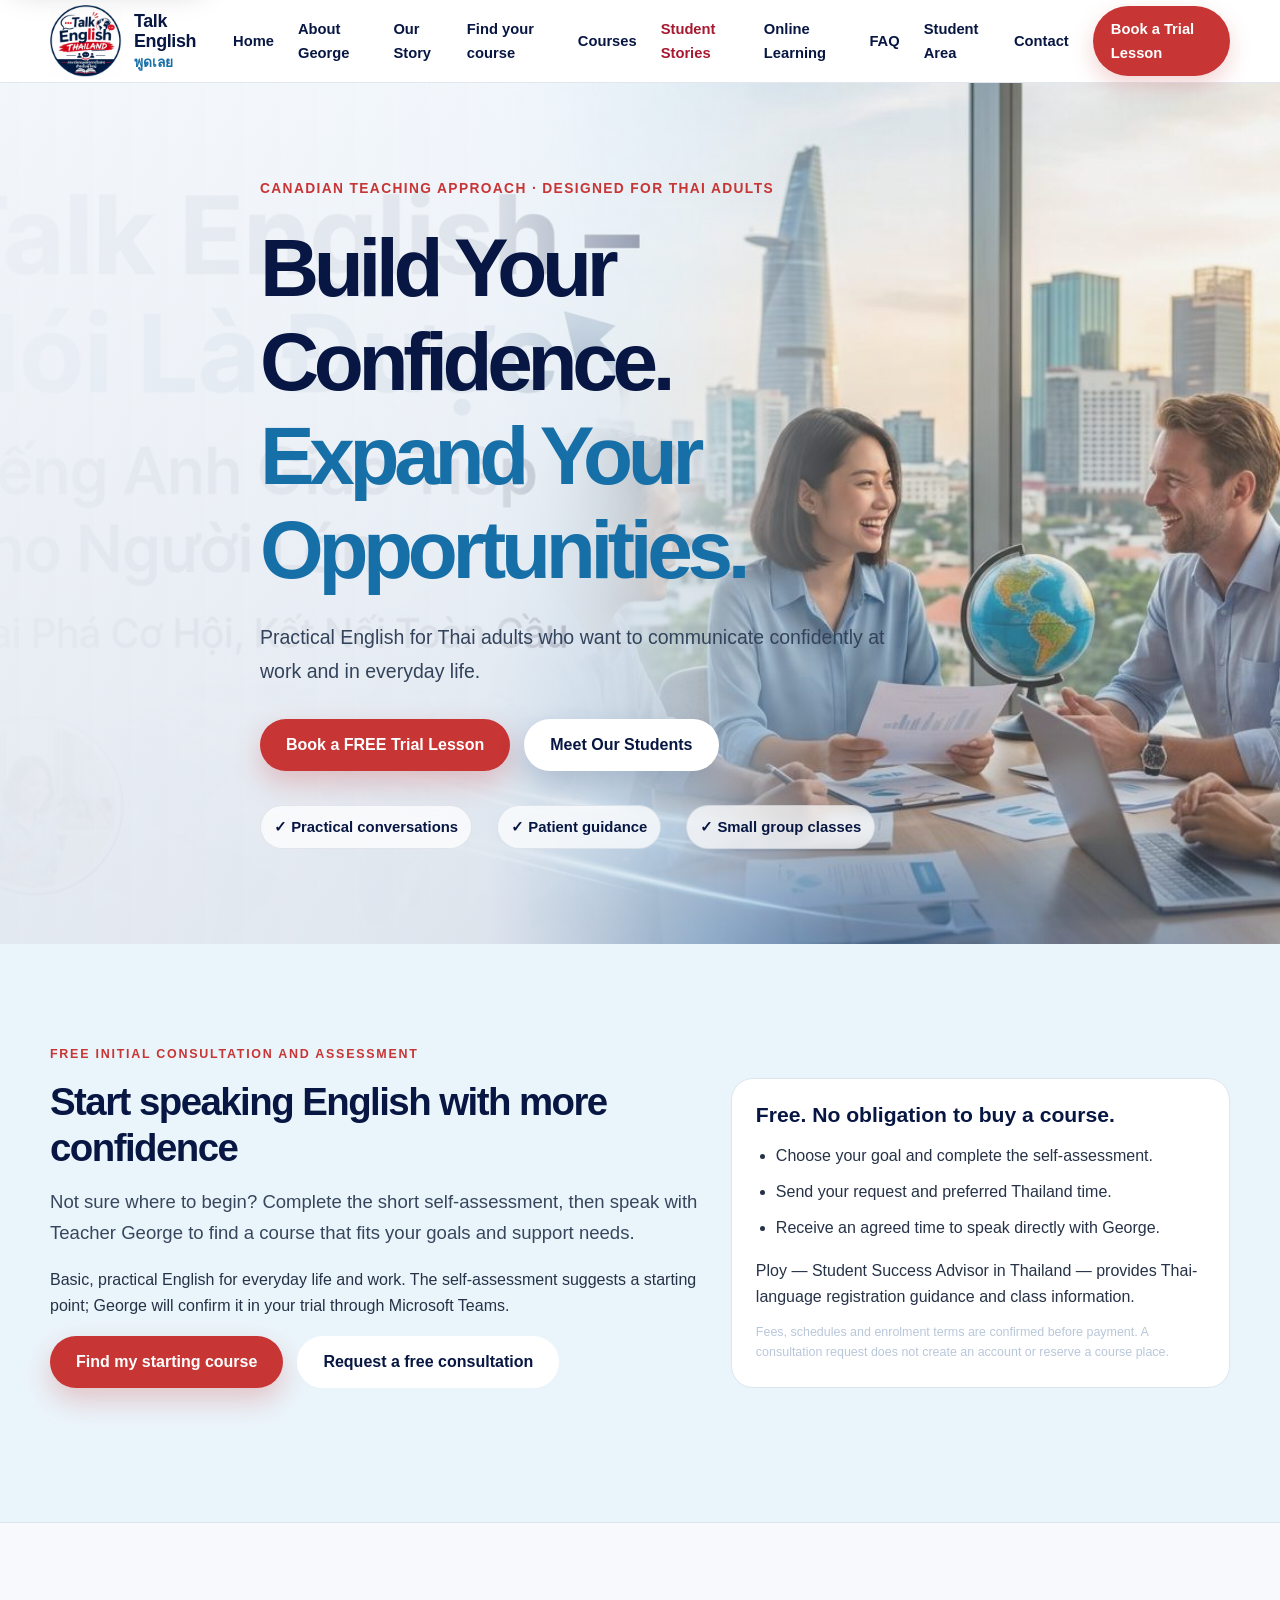
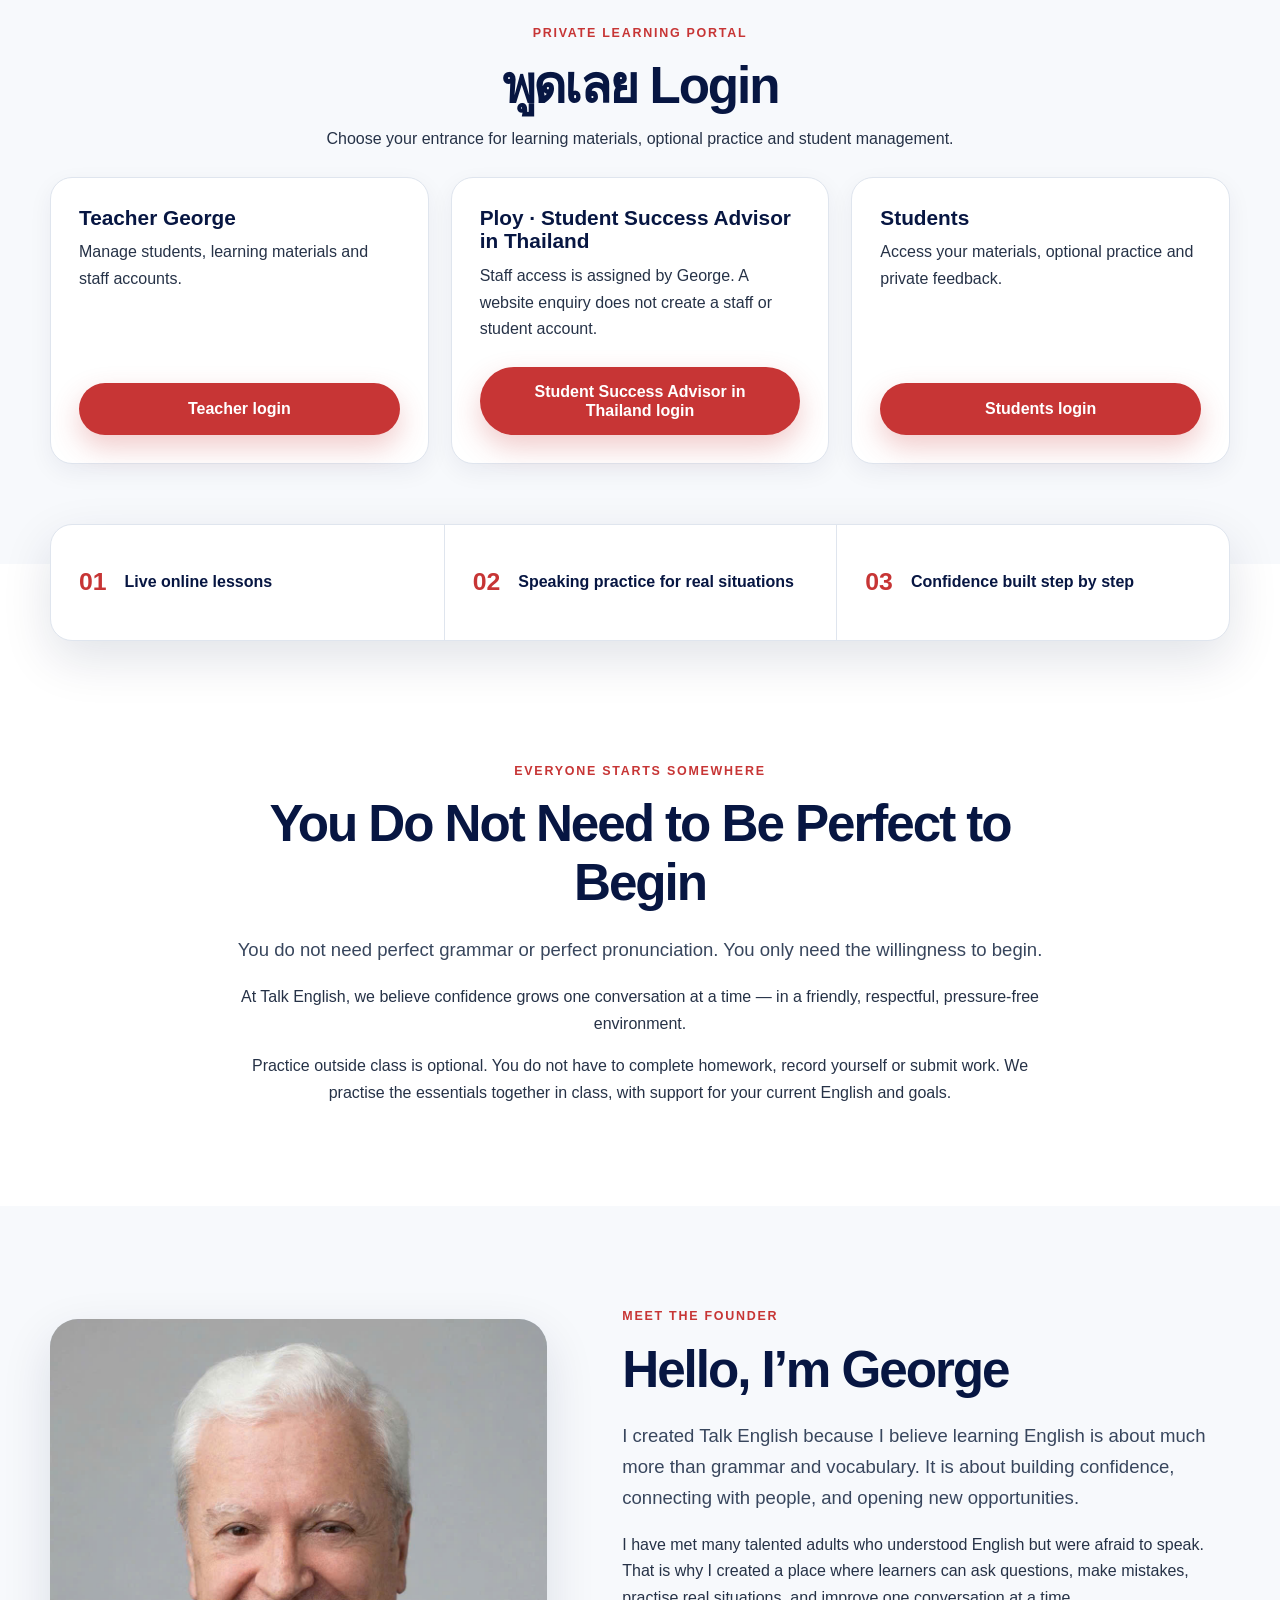
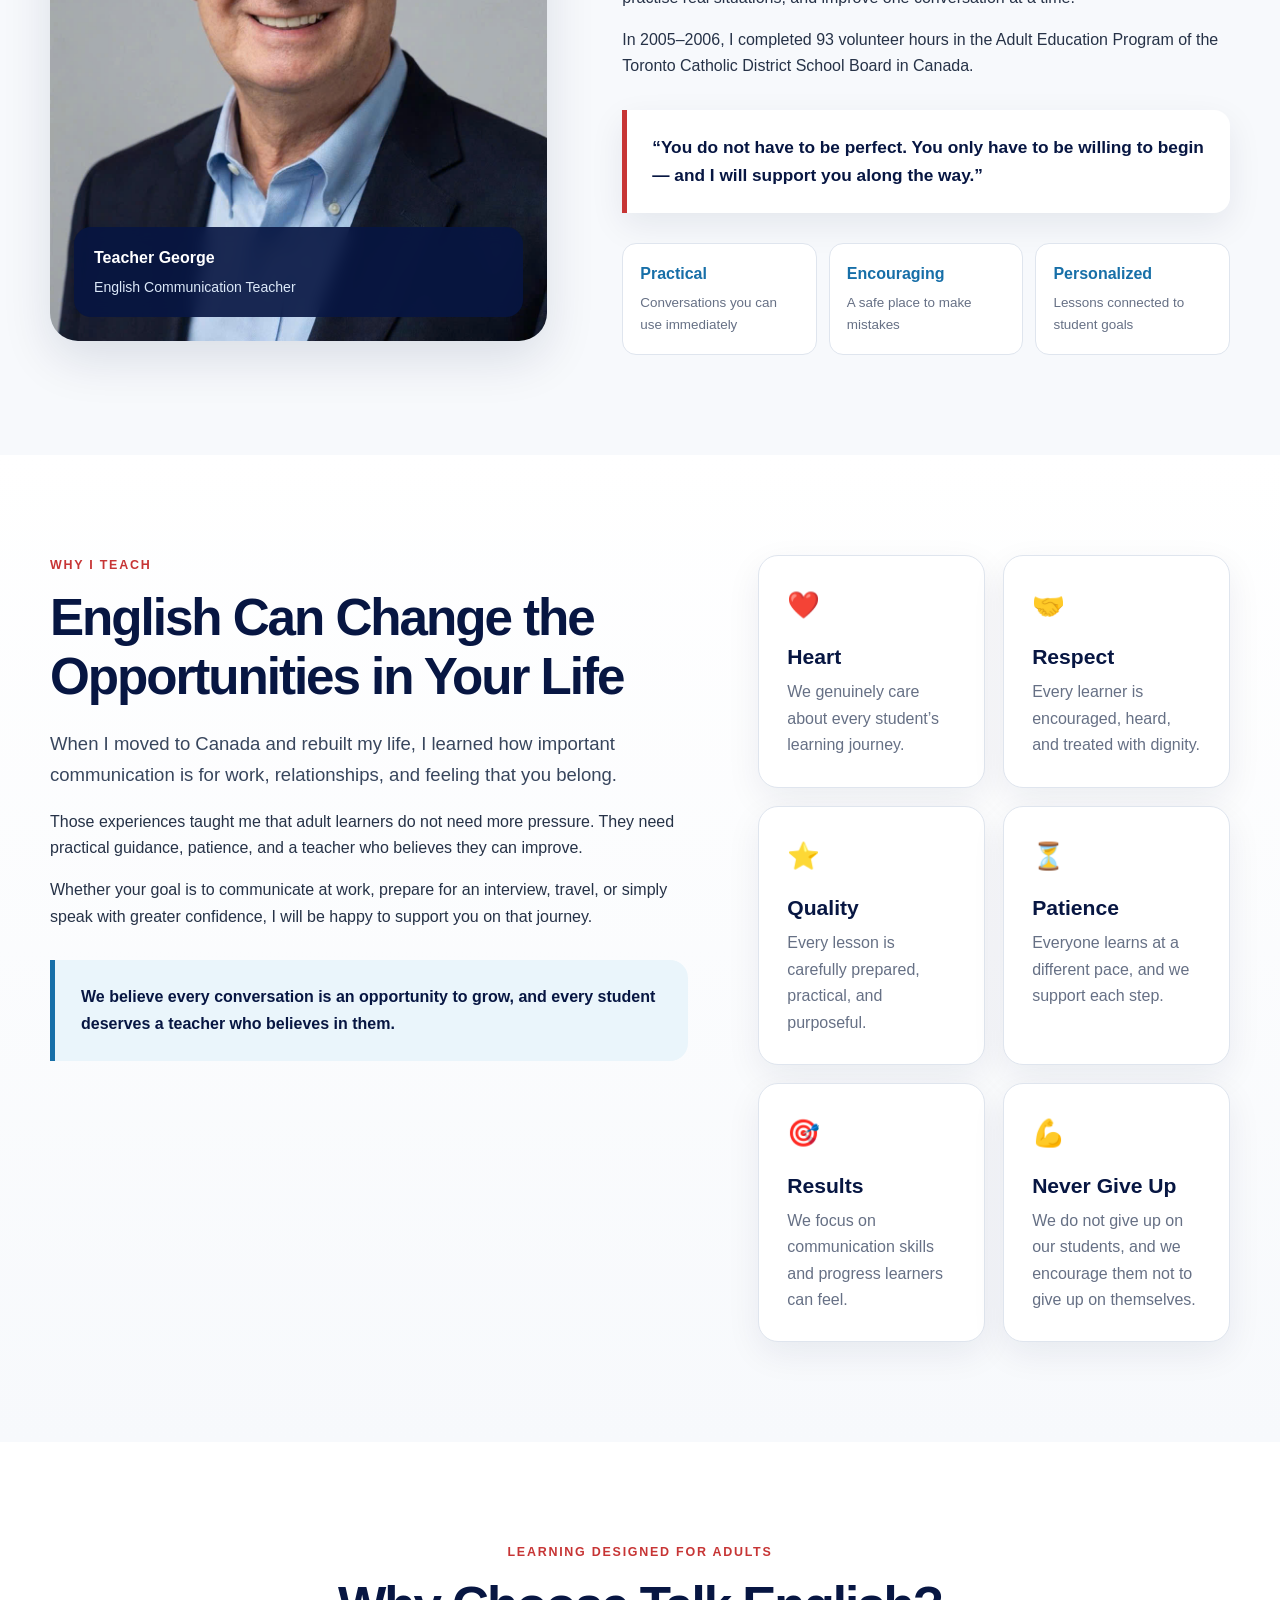
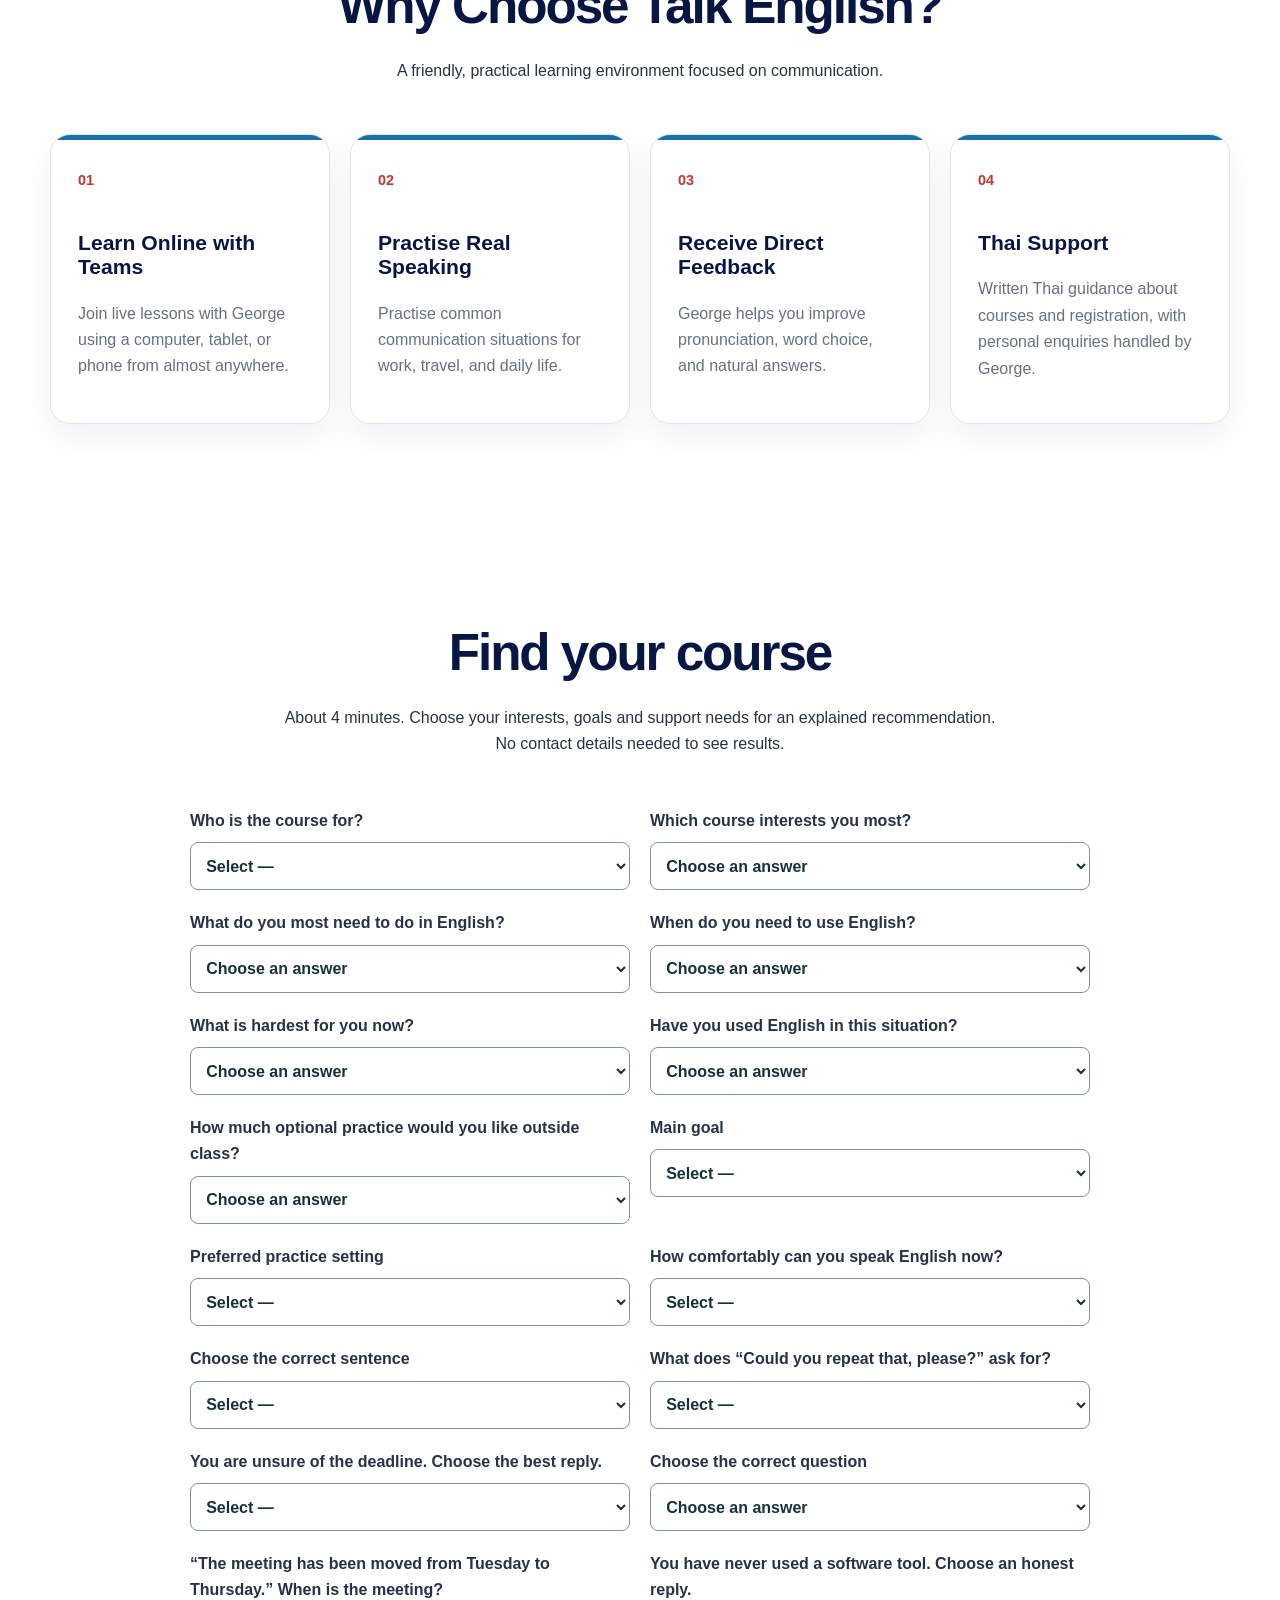
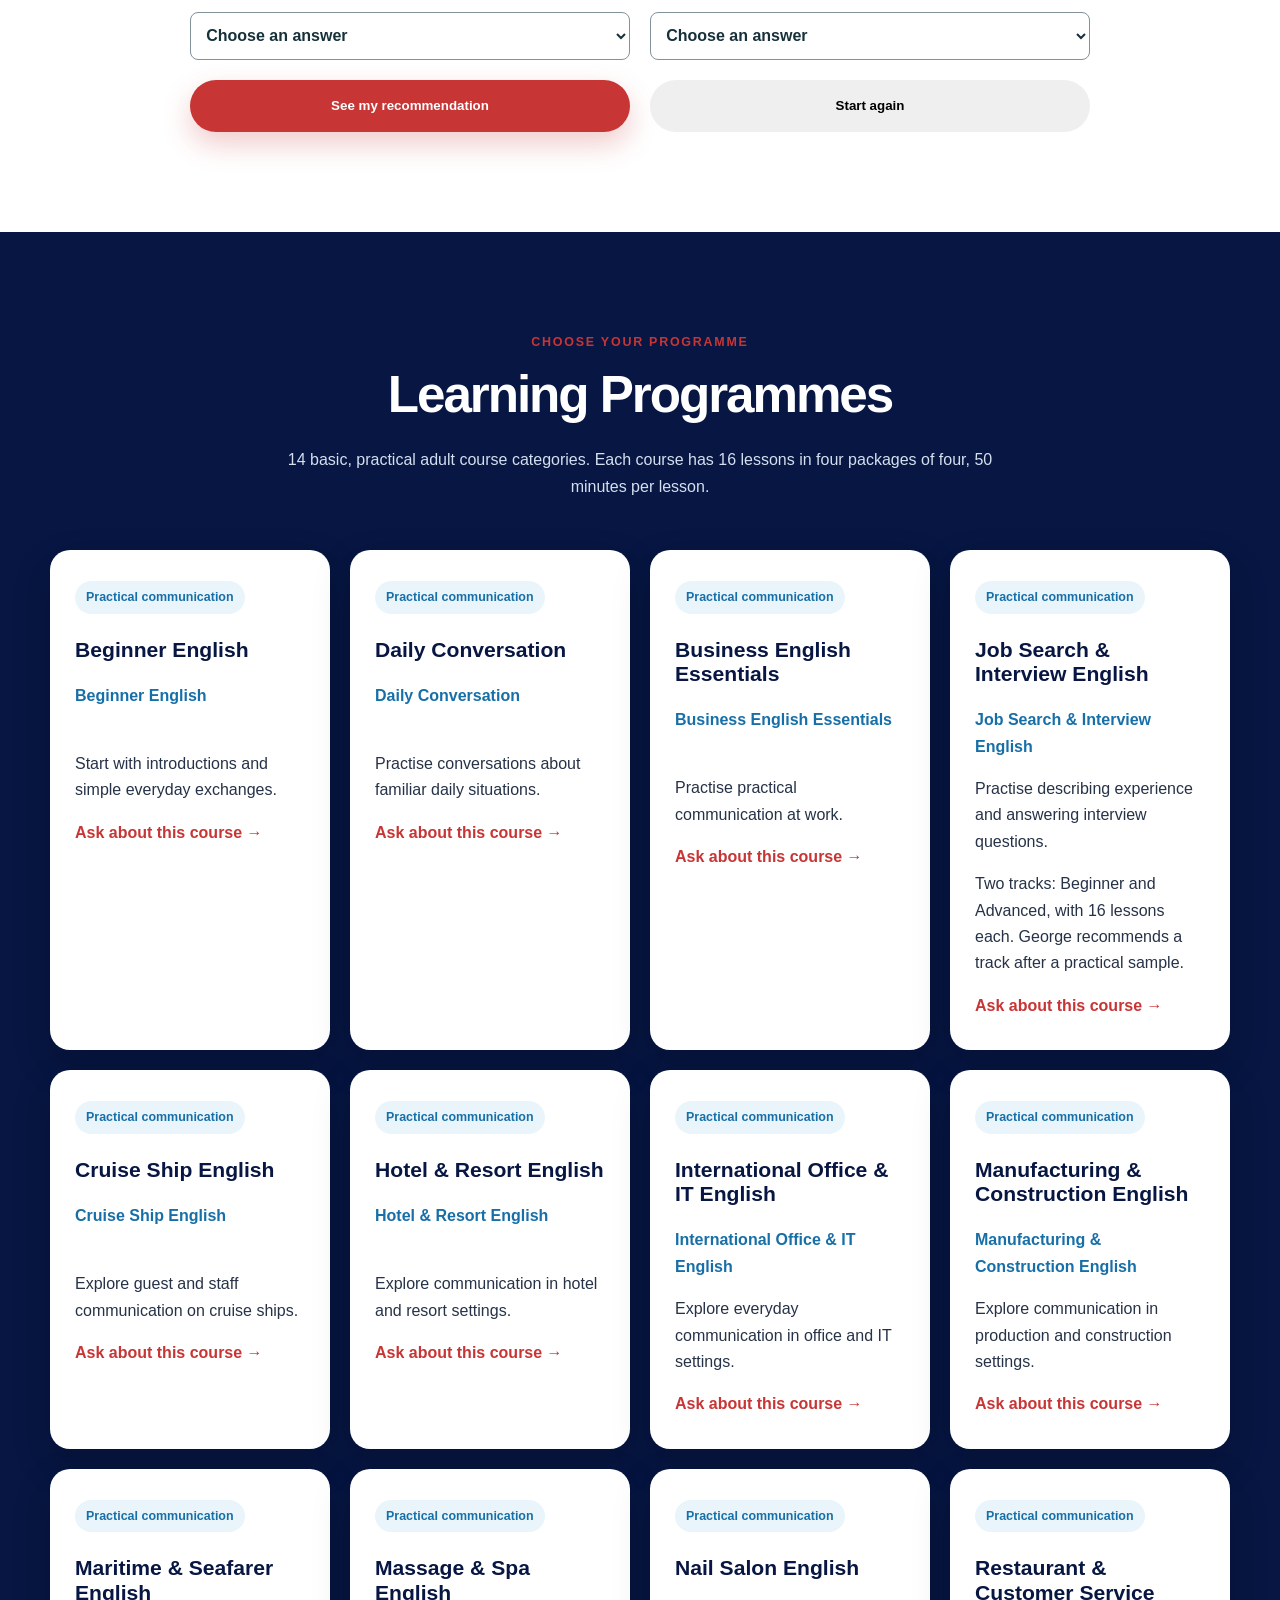
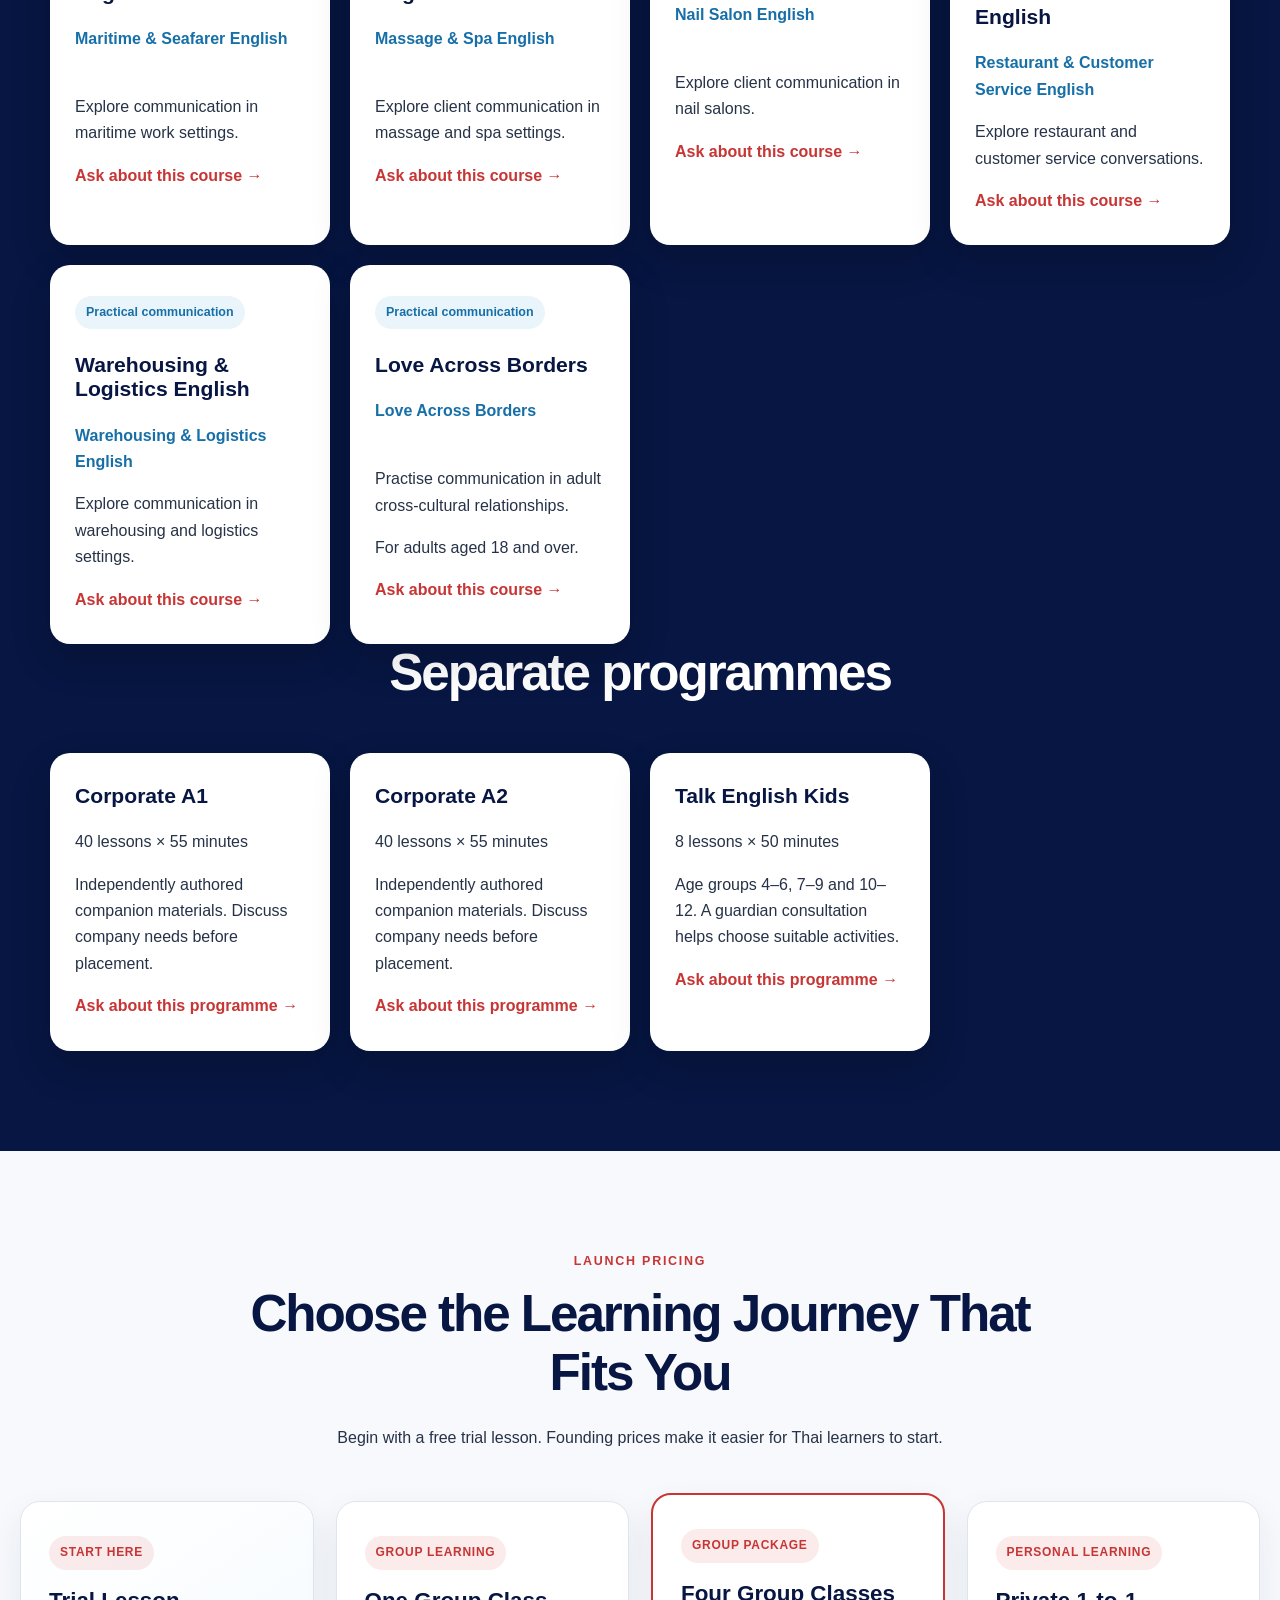
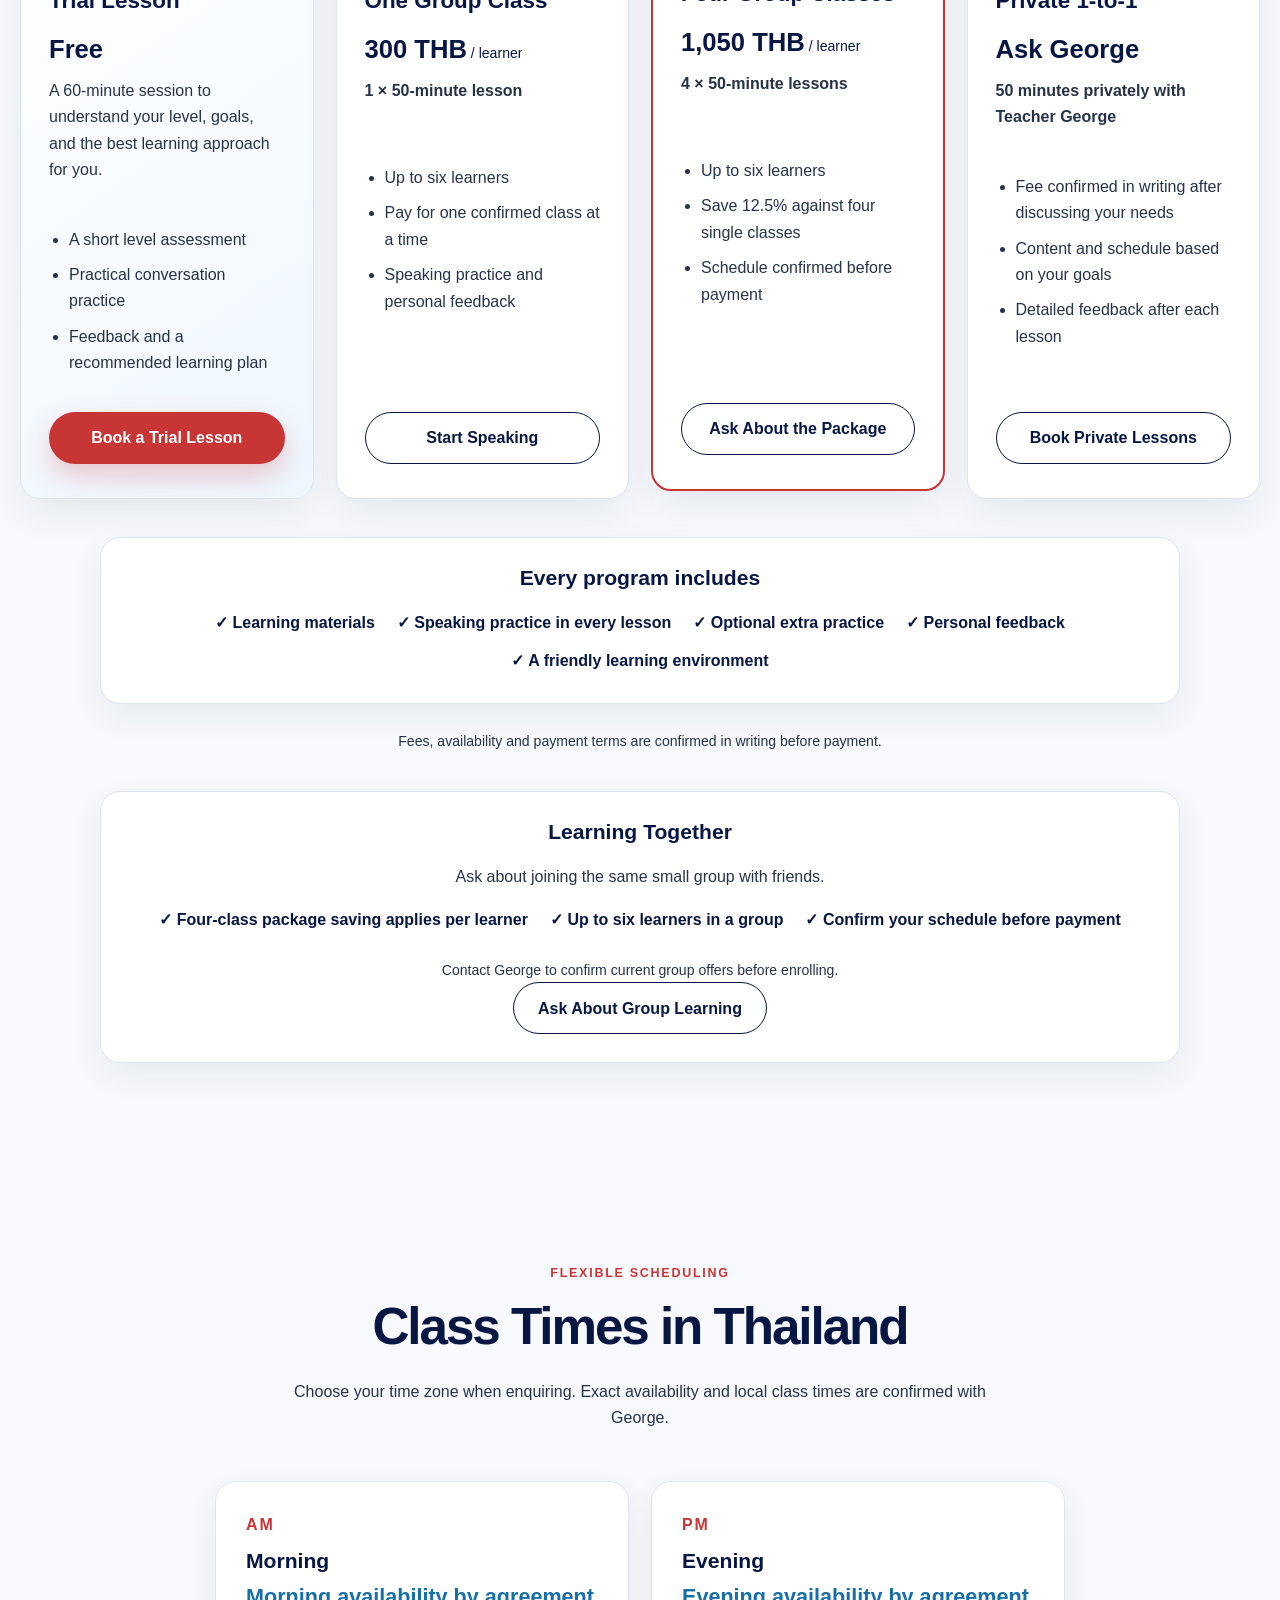
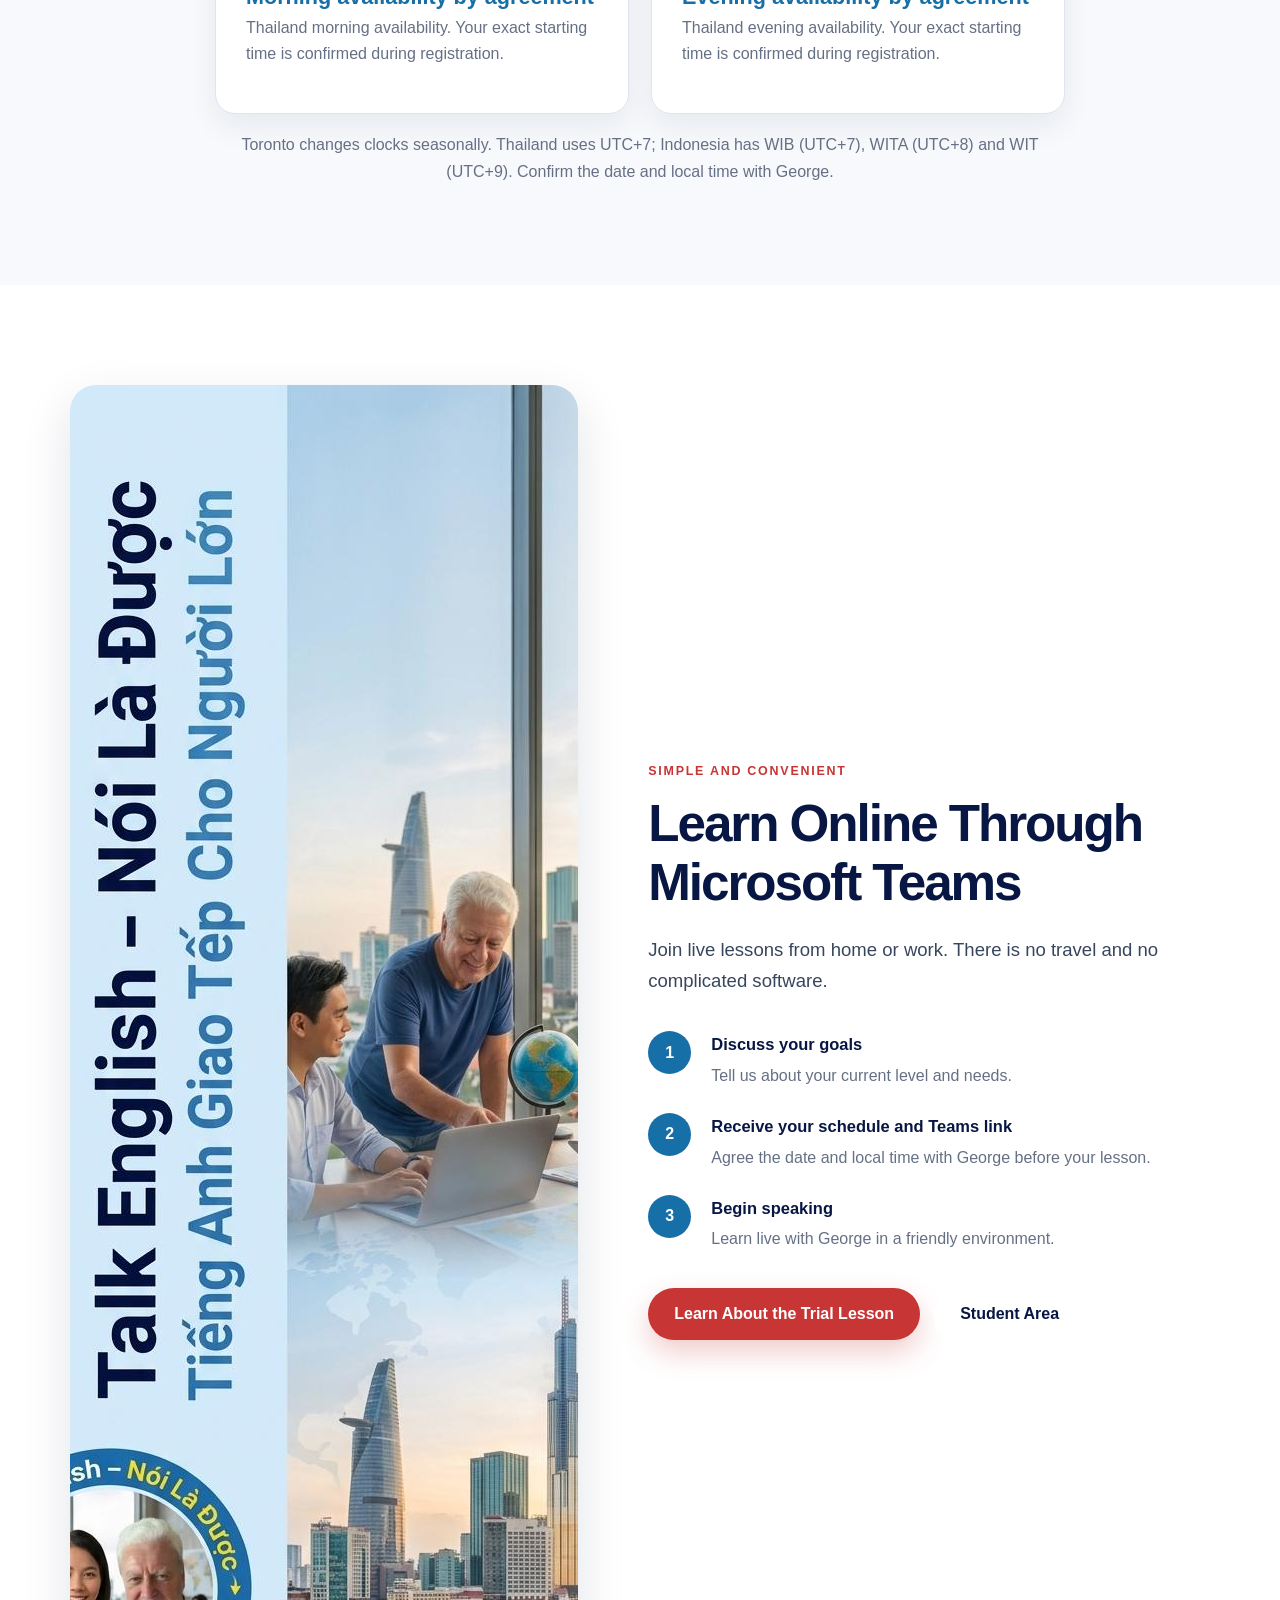
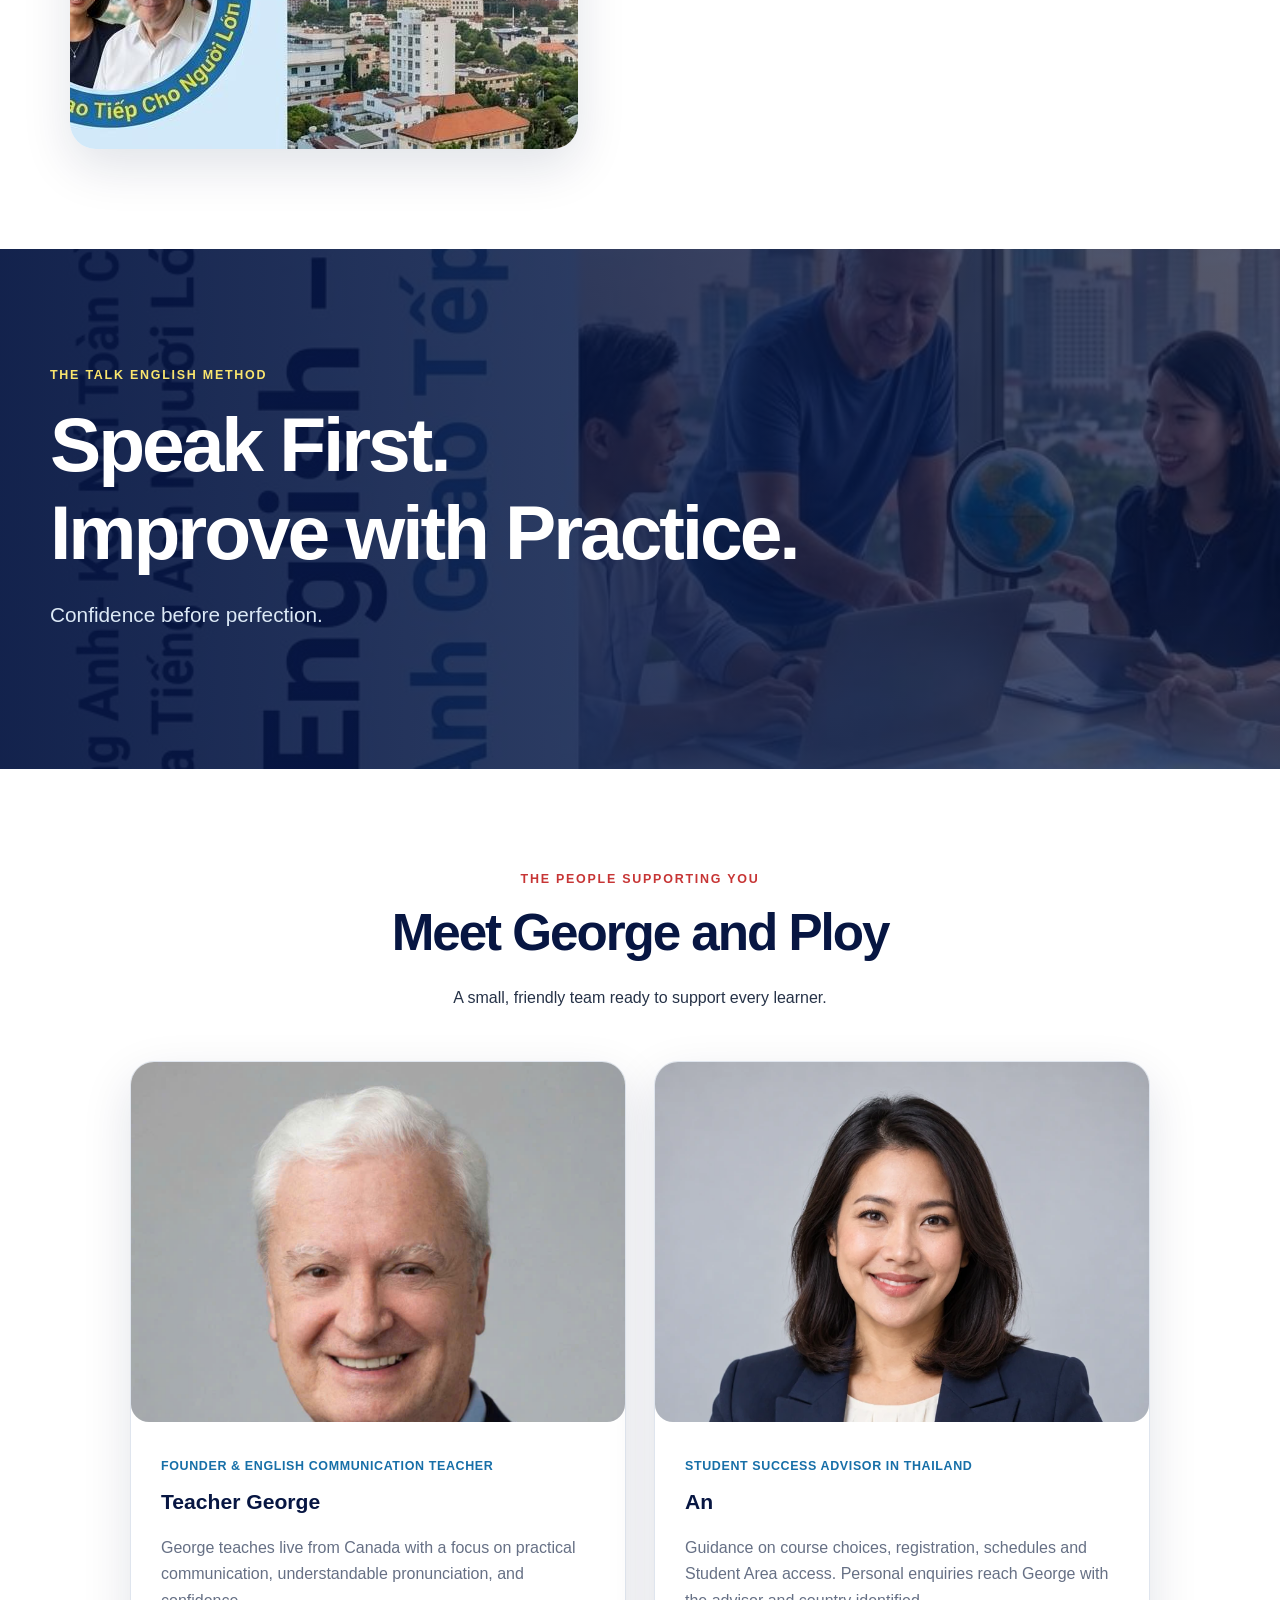
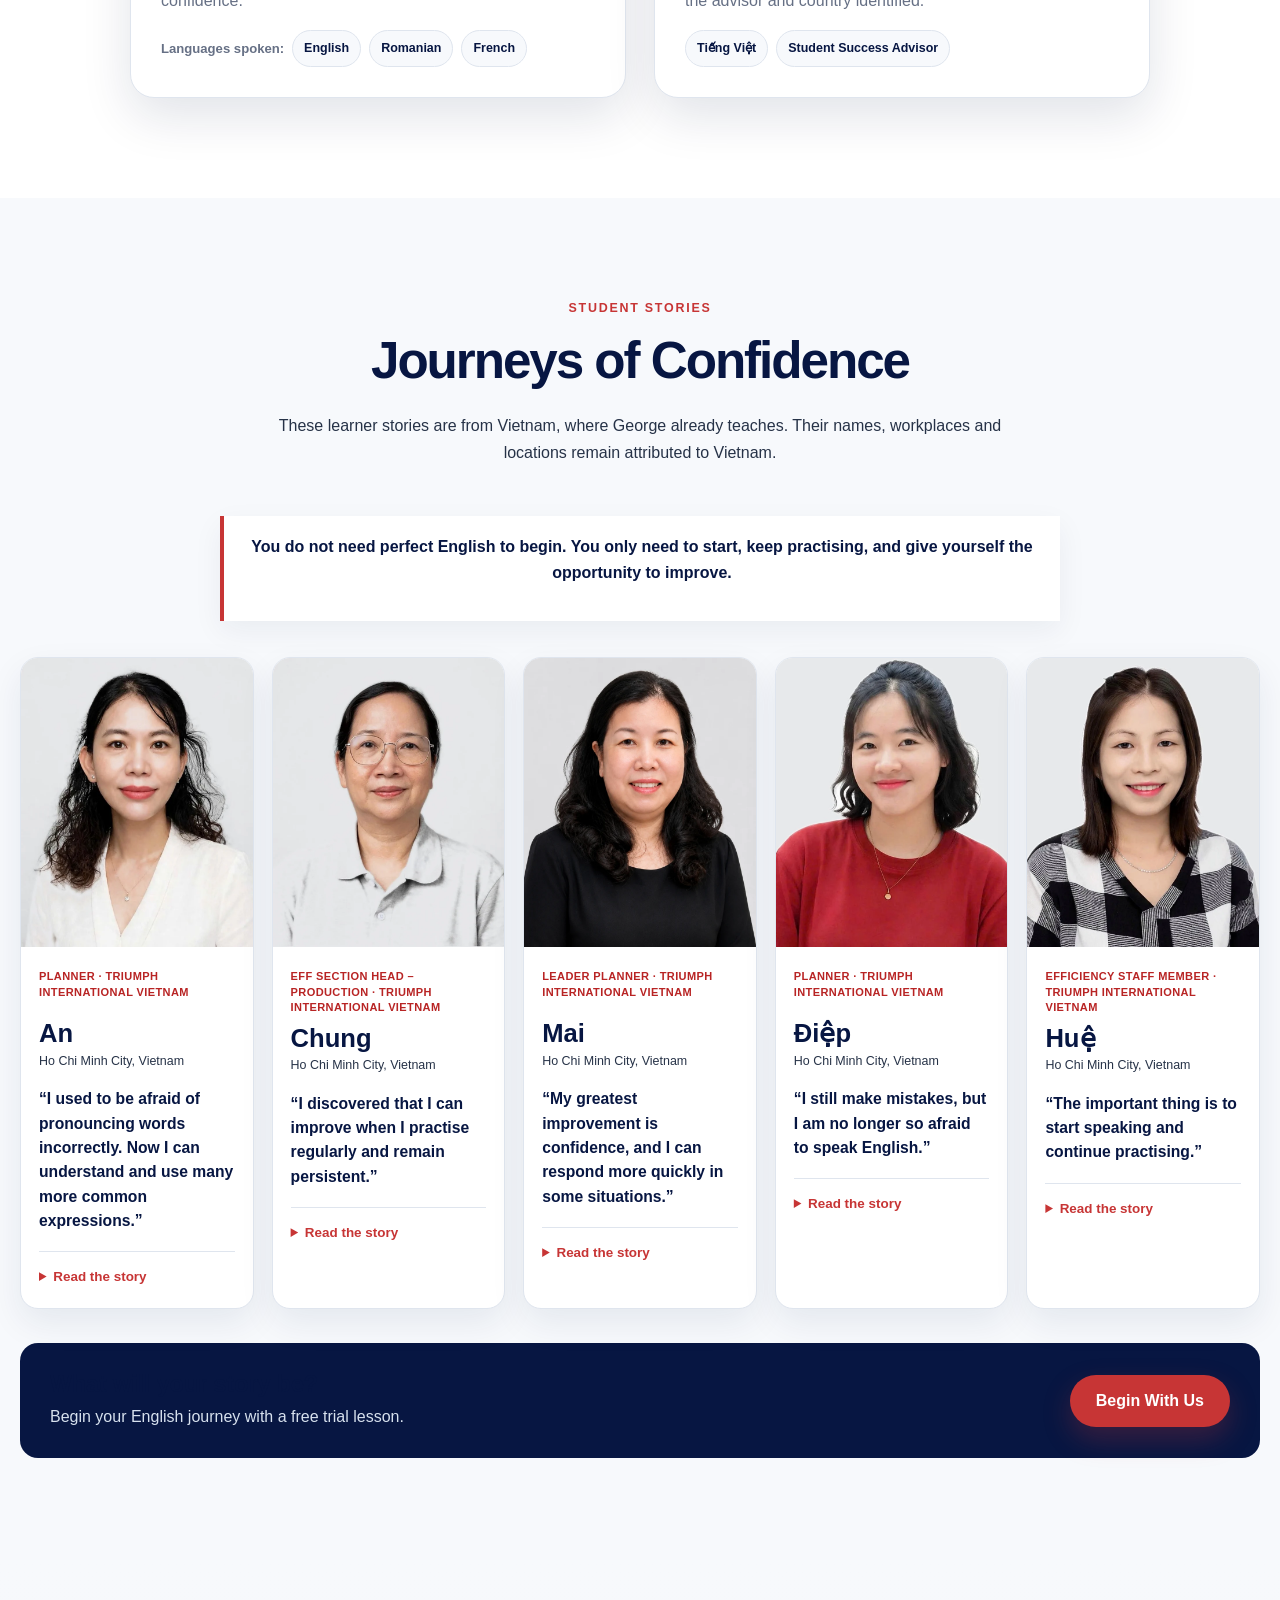
==== index.html @ 81f5870d "Restore Vietnam design structure as unpublished English review baseline" ====
<!DOCTYPE html>
<html lang="en">
<head>
<meta charset="utf-8">
<meta content="width=device-width, initial-scale=1.0" name="viewport">
<meta content="Practical online English communication lessons for Thai adults with Teacher George through Microsoft Teams." name="description">
<title>พูดเลย – Talk English | Practical English for Adults</title>
<link href="https://poodloei.com/" rel="canonical">
<meta content="https://poodloei.com/" property="og:url">
<meta content="website" property="og:type">
<meta content="พูดเลย – Talk English" property="og:title">
<meta content="Practical online English communication lessons for Thai adults with Teacher George through Microsoft Teams." property="og:description">
<meta content="th_TH" property="og:locale">
<script type="application/ld+json">{
  "@context": "https://schema.org",
  "@type": "EducationalOrganization",
  "name": "พูดเลย – Talk English",
  "alternateName": "Talk English Academy",
  "url": "https://poodloei.com/",
  "email": "info@poodloei.com",
  "areaServed": {
    "@type": "Country",
    "name": "Thailand"
  },
  "founder": {
    "@type": "Person",
    "name": "George",
    "jobTitle": "English Communication Coach"
  },
  "contactPoint": {
    "@type": "ContactPoint",
    "contactType": "student registration and support",
    "email": "info@poodloei.com",
    "availableLanguage": [
      "English",
      "Thai"
    ],
    "areaServed": "TH"
  }
}</script>
<link href="css/style.css?v=20261010-logo" rel="stylesheet">
<script defer src="js/script.js?v=20261006-portal"></script>
<meta content="#a71930" name="theme-color"><meta content="light" name="color-scheme"><script>window.countryConfig={"country": "Thailand", "slug": "thailand", "lang": "th", "domain": "poodloei.com", "advisor": "Ploy", "title": "Student Success Advisor in Thailand", "zone": "Asia/Bangkok", "zoneLabel": "ICT - Bangkok (UTC+7)", "single": 300, "bundle": 1050, "currency": "THB", "locale": "th_TH", "info": "info@poodloei.com", "teacher": "george@poodloei.com", "whatsapp": "16475512695", "release": "20261023-parity-v1"};</script><script>window.countryConfig={"country": "Thailand", "slug": "thailand", "lang": "th", "domain": "poodloei.com", "advisor": "Ploy", "title": "Student Success Advisor in Thailand", "zone": "Asia/Bangkok", "zoneLabel": "ICT - Bangkok (UTC+7)", "single": 300, "bundle": 1050, "currency": "THB", "locale": "th_TH", "info": "info@poodloei.com", "teacher": "george@poodloei.com", "whatsapp": "16475512695", "release": "20261023-parity-v1"};</script></head>
<body id="top"><a class="skip-link" href="#main-content">Skip to main content</a>
<header class="site-header">
<div class="header-container">
<a aria-label="Talk English – Trang chủ" class="brand" href="#top">
<img alt="Talk English · Thailand" class="site-logo" decoding="async" height="1024" loading="eager" src="images/country-logo.webp" width="1024">
<span class="brand-copy">
<strong data-i18n="brand_name">Talk English</strong>
<small data-i18n="brand_tagline">พูดเลย</small>
</span>
</a>
<button aria-controls="main-navigation" aria-expanded="false" aria-label="Open menu" class="menu-toggle" data-i18n-aria="menu_open" type="button">
<span></span>
<span></span>
<span></span>
</button>
<nav aria-label="Điều hướng chính" class="main-navigation" id="main-navigation">
<a data-i18n="nav_home" href="#top">Home</a>
<a data-i18n="nav_about" href="#george">About George</a>
<a data-i18n="nav_story" href="#story">Our Story</a>
<a href="#self-assessment"><span class="assessment-en" style="display:inline">Find your course</span></a>
<a data-i18n="nav_courses" href="#courses">Courses</a>
<a data-i18n="nav_students" href="#student-stories">Student Stories</a>
<a data-i18n="nav_online" href="#online">Online Learning</a>
<a data-i18n="nav_faq" href="#faq">FAQ</a>
<a data-i18n="nav_portal" href="#portal-login">Student Area</a>
<a data-i18n="nav_contact" href="#contact">Contact</a>
<a class="nav-cta" data-i18n="nav_trial" href="#trial-form">Book a Trial Lesson</a>
</nav>
</div>
</header>
<main id="main-content" tabindex="-1">
<section aria-labelledby="hero-title" class="hero">
<div class="hero-overlay"></div>
<div class="hero-content">
<p class="eyebrow" data-i18n="hero_eyebrow">Canadian teaching approach · Designed for Thai adults</p>
<h1 data-i18n="hero_title" id="hero-title">Build Your Confidence.<br><span>Expand Your Opportunities.</span></h1>
<p class="hero-intro" data-i18n="hero_intro">Practical English for Thai adults who want to communicate confidently at work and in everyday life.</p>
<div class="hero-actions">
<a class="button button-primary" data-i18n="trial_button" href="#trial-form">Book a FREE Trial Lesson</a>
<a class="button button-light" data-i18n="meet_students_button" href="#student-stories">Meet Our Students</a>
</div>
<div aria-label="Điểm nổi bật" class="hero-points">
<span data-i18n="hero_point_1">✓ Practical conversations</span>
<span data-i18n="hero_point_2">✓ Patient guidance</span>
<span data-i18n="hero_point_3">✓ Small group classes</span>
</div>
</div>
</section>
<section aria-labelledby="free-assessment-heading" class="section free-assessment-promo" id="free-assessment">
<div class="free-assessment-inner">
<div><p class="section-label" data-i18n="promo_label">Free initial consultation and assessment</p>
<h2 id="free-assessment-heading" data-i18n="promo_title">Start speaking English with more confidence</h2>
<p class="lead" data-i18n="promo_intro">Not sure where to begin? Complete the short self-assessment, then speak with Teacher George to find a course that fits your goals and support needs.</p>
<p data-i18n="promo_practical">Basic, practical English for everyday life and work. The self-assessment suggests a starting point; George will confirm it in your trial through Microsoft Teams.</p>
<div class="hero-actions"><a class="button button-primary" href="#self-assessment" data-i18n="promo_find">Find my starting course</a><a class="button button-secondary" href="#trial-form" data-i18n="promo_register">Request a free consultation</a></div></div>
<div class="free-assessment-details"><h3 data-i18n="promo_free">Free. No obligation to buy a course.</h3><ul><li data-i18n="promo_step_1">Choose your goal and complete the self-assessment.</li><li data-i18n="promo_step_2">Send your request and preferred Thailand time.</li><li data-i18n="promo_step_3">Receive an agreed time to speak directly with George.</li></ul><p data-i18n="promo_an">Ploy — Student Success Advisor in Thailand — provides Thai-language registration guidance and class information.</p><p class="form-note" data-i18n="promo_terms">Fees, schedules and enrolment terms are confirmed before payment. A consultation request does not create an account or reserve a course place.</p></div>
</div></section>
<section aria-labelledby="portal-login-title" class="section portal-login-section" id="portal-login">
<div class="portal-login-heading"><p class="section-label" data-i18n="portal_label">Private learning portal</p><h2 id="portal-login-title" data-i18n="portal_title">พูดเลย Login</h2><p data-i18n="portal_intro">Choose your entrance for learning materials, optional practice and student management.</p></div>
<div class="portal-login-grid">
<article class="portal-login-card">
<h3 data-i18n="portal_teacher_title">Teacher George</h3>
<p data-i18n="portal_teacher_copy">Manage students, learning materials and staff accounts.</p>
<a class="button button-primary" data-i18n="portal_teacher_login" href="https://noiladuoc-students.pages.dev">Teacher login</a>
</article>
<article class="portal-login-card">
<h3 data-i18n="portal_advisor_title">Ploy · Student Success Advisor in Thailand</h3>
<p data-i18n="portal_advisor_copy">Staff access is assigned by George. A website enquiry does not create a staff or student account.</p>
<a class="button button-primary" data-i18n="portal_advisor_login" href="https://noiladuoc-students.pages.dev">Student Success Advisor in Thailand login</a>
</article>
<article class="portal-login-card">
<h3 data-i18n="portal_student_title">Students</h3>
<p data-i18n="portal_student_copy">Access your materials, optional practice and private feedback.</p>
<a class="button button-primary" data-i18n="portal_student_login" href="https://noiladuoc-students.pages.dev">Students login</a>
</article>
</div>
</section>
<section aria-label="Thông tin chương trình" class="trust-strip">
<div>
<strong>01</strong>
<span data-i18n="trust_1">Live online lessons</span>
</div>
<div>
<strong>02</strong>
<span data-i18n="trust_2">Speaking practice for real situations</span>
</div>
<div>
<strong>03</strong>
<span data-i18n="trust_3">Confidence built step by step</span>
</div>
</section>
<section aria-labelledby="section-1" class="section intro-section">
<div class="narrow-copy">
<p class="section-label" data-i18n="intro_label">Everyone starts somewhere</p>
<h2 data-i18n="intro_title" id="section-1">You Do Not Need to Be Perfect to Begin</h2>
<p class="lead" data-i18n="intro_lead">You do not need perfect grammar or perfect pronunciation. You only need the willingness to begin.</p>
<p data-i18n="intro_body">At Talk English, we believe confidence grows one conversation at a time — in a friendly, respectful, pressure-free environment.</p>
<p data-i18n="practice_policy">Practice outside class is optional. You do not have to complete homework, record yourself or submit work. We practise the essentials together in class, with support for your current English and goals.</p>
</div>
</section>
<section aria-labelledby="section-2" class="section about-section" id="george">
<div class="section-grid about-grid">
<div class="portrait-frame">
<img alt="Teacher George" class="george-photo" decoding="async" height="1280" loading="lazy" src="images/Contact%20George.jpg" width="1024">
<div class="portrait-badge">
<strong data-i18n="george_name">Teacher George</strong>
<span data-i18n="george_role">English Communication Teacher</span>
</div>
</div>
<div class="about-copy">
<p class="section-label" data-i18n="about_label">Meet the founder</p>
<h2 data-i18n="about_title" id="section-2">Hello, I’m George</h2>
<p class="lead" data-i18n="about_lead">I created Talk English because I believe learning English is about much more than grammar and vocabulary. It is about building confidence, connecting with people, and opening new opportunities.</p>
<p data-i18n="about_body">I have met many talented adults who understood English but were afraid to speak. That is why I created a place where learners can ask questions, make mistakes, practise real situations, and improve one conversation at a time.</p>
<p data-i18n="george_experience">In 2005–2006, I completed 93 volunteer hours in the Adult Education Program of the Toronto Catholic District School Board in Canada.</p>
<blockquote data-i18n="about_quote">“You do not have to be perfect. You only have to be willing to begin — and I will support you along the way.”</blockquote>
<div class="feature-list">
<div>
<strong data-i18n="feature_1_title">Practical</strong>
<span data-i18n="feature_1_body">Conversations you can use immediately</span>
</div>
<div>
<strong data-i18n="feature_2_title">Encouraging</strong>
<span data-i18n="feature_2_body">A safe place to make mistakes</span>
</div>
<div>
<strong data-i18n="feature_3_title">Personalized</strong>
<span data-i18n="feature_3_body">Lessons connected to student goals</span>
</div>
</div>
</div>
</div>
</section>
<section aria-labelledby="section-3" class="section founder-story-section" id="story">
<div class="founder-story-grid">
<div class="founder-story-copy">
<p class="section-label" data-i18n="story_label">Why I teach</p>
<h2 data-i18n="story_title" id="section-3">English Can Change the Opportunities in Your Life</h2>
<p class="lead" data-i18n="story_lead">When I moved to Canada and rebuilt my life, I learned how important communication is for work, relationships, and feeling that you belong.</p>
<p data-i18n="story_body_1">Those experiences taught me that adult learners do not need more pressure. They need practical guidance, patience, and a teacher who believes they can improve.</p>
<p data-i18n="story_body_2">Whether your goal is to communicate at work, prepare for an interview, travel, or simply speak with greater confidence, I will be happy to support you on that journey.</p>
<div class="story-highlight" data-i18n="story_highlight">We believe every conversation is an opportunity to grow, and every student deserves a teacher who believes in them.</div>
</div>
<div class="founder-values"><article><span>❤️</span><h3 data-i18n="value_1_title">Heart</h3><p data-i18n="value_1_body">We genuinely care about every student’s learning journey.</p></article><article><span>🤝</span><h3 data-i18n="value_2_title">Respect</h3><p data-i18n="value_2_body">Every learner is encouraged, heard, and treated with dignity.</p></article><article><span>⭐</span><h3 data-i18n="value_3_title">Quality</h3><p data-i18n="value_3_body">Every lesson is carefully prepared, practical, and purposeful.</p></article><article><span>⏳</span><h3 data-i18n="value_4_title">Patience</h3><p data-i18n="value_4_body">Everyone learns at a different pace, and we support each step.</p></article><article><span>🎯</span><h3 data-i18n="value_5_title">Results</h3><p data-i18n="value_5_body">We focus on communication skills and progress learners can feel.</p></article><article><span>💪</span><h3 data-i18n="value_6_title">Never Give Up</h3><p data-i18n="value_6_body">We do not give up on our students, and we encourage them not to give up on themselves.</p></article></div>
</div>
</section>
<section aria-labelledby="section-4" class="section why-section">
<div class="section-heading">
<p class="section-label" data-i18n="why_label">Learning designed for adults</p>
<h2 data-i18n="why_title" id="section-4">Why Choose Talk English?</h2>
<p data-i18n="why_intro">A friendly, practical learning environment focused on communication.</p>
</div>
<div class="card-grid">
<article class="info-card">
<span class="card-number">01</span>
<h3 data-i18n="why_1_title">Learn Online with Teams</h3>
<p data-i18n="why_1_body">Join live lessons with George using a computer, tablet, or phone from almost anywhere.</p>
</article>
<article class="info-card">
<span class="card-number">02</span>
<h3 data-i18n="why_2_title">Practise Real Speaking</h3>
<p data-i18n="why_2_body">Practise common communication situations for work, travel, and daily life.</p>
</article>
<article class="info-card">
<span class="card-number">03</span>
<h3 data-i18n="why_3_title">Receive Direct Feedback</h3>
<p data-i18n="why_3_body">George helps you improve pronunciation, word choice, and natural answers.</p>
</article>
<article class="info-card">
<span class="card-number">04</span>
<h3 data-i18n="why_4_title">Thai Support</h3>
<p data-i18n="why_4_body">Written Thai guidance about courses and registration, with personal enquiries handled by George.</p>
</article>
</div>
</section>
<section class="section" id="self-assessment" aria-labelledby="assessment-heading"><div class="section-heading"><h2 id="assessment-heading"><span class="assessment-en" style="display:inline">Find your course</span></h2><p><span><span class="assessment-en" style="display:inline">About 4 minutes. Choose your interests, goals and support needs for an explained recommendation. No contact details needed to see results.</span></span></p></div><form id="course-assessment" class="assessment-form"><label data-assessment-group="shared"><span class="assessment-en" style="display:inline">Who is the course for?</span><select name="audience" required><option value="" data-assessment-vi="— Chọn" data-assessment-en="Select —">Select —</option><option value="adult" data-assessment-vi="Người lớn" data-assessment-en="Adult">Adult</option><option value="kids" data-assessment-vi="Trẻ 4–12 tuổi, phụ huynh điền" data-assessment-en="Child aged 4–12, completed by parent">Child aged 4–12, completed by parent</option></select></label><label data-assessment-group="adult"><span class="assessment-en" style="display:inline">Which course interests you most?</span><select required name="interest"><option value="" data-assessment-vi="Chọn câu trả lời" data-assessment-en="Choose an answer">Choose an answer</option><option value="unsure" data-assessment-vi="Chưa biết, giúp tôi chọn" data-assessment-en="Not sure, help me choose">Not sure, help me choose</option><option value="beginner" data-assessment-vi="Tiếng Anh cho người mới bắt đầu" data-assessment-en="Beginner English">Beginner English</option><option value="daily" data-assessment-vi="Tiếng Anh giao tiếp hằng ngày" data-assessment-en="Daily Conversation">Daily Conversation</option><option value="business" data-assessment-vi="Tiếng Anh công việc cơ bản" data-assessment-en="Business English Essentials">Business English Essentials</option><option value="interview" data-assessment-vi="Tiếng Anh tìm việc và phỏng vấn" data-assessment-en="Job Search &amp; Interview English">Job Search &amp; Interview English</option><option value="cruise" data-assessment-vi="Tiếng Anh trên tàu du lịch" data-assessment-en="Cruise Ship English">Cruise Ship English</option><option value="hotel" data-assessment-vi="Tiếng Anh khách sạn và khu nghỉ dưỡng" data-assessment-en="Hotel &amp; Resort English">Hotel &amp; Resort English</option><option value="office-it" data-assessment-vi="Tiếng Anh văn phòng quốc tế và CNTT" data-assessment-en="International Office &amp; IT English">International Office &amp; IT English</option><option value="manufacturing-construction" data-assessment-vi="Tiếng Anh sản xuất và xây dựng" data-assessment-en="Manufacturing &amp; Construction English">Manufacturing &amp; Construction English</option><option value="maritime" data-assessment-vi="Tiếng Anh hàng hải và thuyền viên" data-assessment-en="Maritime &amp; Seafarer English">Maritime &amp; Seafarer English</option><option value="massage-spa" data-assessment-vi="Tiếng Anh massage và spa" data-assessment-en="Massage &amp; Spa English">Massage &amp; Spa English</option><option value="nail" data-assessment-vi="Tiếng Anh tiệm nail" data-assessment-en="Nail Salon English">Nail Salon English</option><option value="restaurant-service" data-assessment-vi="Tiếng Anh nhà hàng và dịch vụ khách hàng" data-assessment-en="Restaurant &amp; Customer Service English">Restaurant &amp; Customer Service English</option><option value="warehousing-logistics" data-assessment-vi="Tiếng Anh kho bãi và logistics" data-assessment-en="Warehousing &amp; Logistics English">Warehousing &amp; Logistics English</option><option value="love-across-borders" data-assessment-vi="Tình yêu xuyên biên giới" data-assessment-en="Love Across Borders">Love Across Borders</option><option value="corporate-a1" data-assessment-vi="Tiếng Anh doanh nghiệp A1" data-assessment-en="Corporate A1">Corporate A1</option><option value="corporate-a2" data-assessment-vi="Tiếng Anh doanh nghiệp A2" data-assessment-en="Corporate A2">Corporate A2</option><option value="kids" data-assessment-vi="Tiếng Anh trẻ em" data-assessment-en="Talk English Kids">Talk English Kids</option></select></label><label data-assessment-group="adult"><span class="assessment-en" style="display:inline">What do you most need to do in English?</span><select required name="task"><option value="" data-assessment-vi="Chọn câu trả lời" data-assessment-en="Choose an answer">Choose an answer</option><option value="daily" data-assessment-vi="Trò chuyện và sinh hoạt" data-assessment-en="Everyday conversations">Everyday conversations</option><option value="interview" data-assessment-vi="Ứng tuyển và trả lời phỏng vấn" data-assessment-en="Apply for jobs and interview">Apply for jobs and interview</option><option value="business" data-assessment-vi="Họp, email và trao đổi với đồng nghiệp" data-assessment-en="Meetings, emails and colleagues">Meetings, emails and colleagues</option><option value="service" data-assessment-vi="Trao đổi với khách hàng" data-assessment-en="Speak with customers">Speak with customers</option><option value="relationship" data-assessment-vi="Giao tiếp với người yêu hoặc bạn đời khác văn hóa, từ 18 tuổi" data-assessment-en="Communicate with a partner across cultures, age 18+">Communicate with a partner across cultures, age 18+</option></select></label><label data-assessment-group="adult"><span class="assessment-en" style="display:inline">When do you need to use English?</span><select required name="urgency"><option value="" data-assessment-vi="Chọn câu trả lời" data-assessment-en="Choose an answer">Choose an answer</option><option value="now" data-assessment-vi="Trong tháng này" data-assessment-en="This month">This month</option><option value="soon" data-assessment-vi="Trong 1–3 tháng" data-assessment-en="In 1–3 months">In 1–3 months</option><option value="later" data-assessment-vi="Chưa có hạn cụ thể" data-assessment-en="No fixed deadline">No fixed deadline</option></select></label><label data-assessment-group="adult"><span class="assessment-en" style="display:inline">What is hardest for you now?</span><select required name="skill"><option value="" data-assessment-vi="Chọn câu trả lời" data-assessment-en="Choose an answer">Choose an answer</option><option value="start" data-assessment-vi="Bắt đầu nói hoặc tạo câu" data-assessment-en="Starting to speak or forming sentences">Starting to speak or forming sentences</option><option value="listen" data-assessment-vi="Nghe và hiểu người khác" data-assessment-en="Understanding spoken English">Understanding spoken English</option><option value="reply" data-assessment-vi="Trả lời câu hỏi tiếp nối" data-assessment-en="Answering follow-up questions">Answering follow-up questions</option><option value="words" data-assessment-vi="Tìm từ đúng trong tình huống thực tế" data-assessment-en="Finding words for real situations">Finding words for real situations</option></select></label><label data-assessment-group="adult"><span class="assessment-en" style="display:inline">Have you used English in this situation?</span><select required name="experience"><option value="" data-assessment-vi="Chọn câu trả lời" data-assessment-en="Choose an answer">Choose an answer</option><option value="never" data-assessment-vi="Chưa từng" data-assessment-en="Never">Never</option><option value="help" data-assessment-vi="Có, nhưng cần giúp đỡ" data-assessment-en="Yes, with help">Yes, with help</option><option value="independent" data-assessment-vi="Có thể tự trao đổi" data-assessment-en="Can manage independently">Can manage independently</option></select></label><label data-assessment-group="adult"><span class="assessment-en" style="display:inline">How much optional practice would you like outside class?</span><select required name="practice"><option value="" data-assessment-vi="Chọn câu trả lời" data-assessment-en="Choose an answer">Choose an answer</option><option value="little" data-assessment-vi="Không luyện thêm hoặc dưới 15 phút mỗi tuần" data-assessment-en="No extra practice or under 15 minutes a week">No extra practice or under 15 minutes a week</option><option value="some" data-assessment-vi="15–60 phút mỗi tuần" data-assessment-en="15–60 minutes a week">15–60 minutes a week</option><option value="regular" data-assessment-vi="Hơn 60 phút mỗi tuần" data-assessment-en="Over 60 minutes a week">Over 60 minutes a week</option></select></label><label data-assessment-group="child"><span class="assessment-en" style="display:inline">Child’s age group</span><select required name="kid_age"><option value="" data-assessment-vi="Chọn câu trả lời" data-assessment-en="Choose an answer">Choose an answer</option><option value="4-6" data-assessment-vi="4–6 tuổi" data-assessment-en="Ages 4–6">Ages 4–6</option><option value="7-9" data-assessment-vi="7–9 tuổi" data-assessment-en="Ages 7–9">Ages 7–9</option><option value="10-12" data-assessment-vi="10–12 tuổi" data-assessment-en="Ages 10–12">Ages 10–12</option></select></label><label data-assessment-group="adult"><span class="assessment-en" style="display:inline">Main goal</span><select name="goal" required><option value="" data-assessment-vi="— Chọn" data-assessment-en="Select —">Select —</option><option value="daily" data-assessment-vi="Giao tiếp hằng ngày" data-assessment-en="Daily conversation">Daily conversation</option><option value="interview" data-assessment-vi="Tìm việc và phỏng vấn" data-assessment-en="Job search and interviews">Job search and interviews</option><option value="business" data-assessment-vi="Giao tiếp công việc" data-assessment-en="Work communication">Work communication</option><option value="corporate" data-assessment-vi="Chương trình cho nhóm doanh nghiệp" data-assessment-en="Corporate group programme">Corporate group programme</option><option value="relationship" data-assessment-vi="Mối quan hệ xuyên văn hóa, từ 18 tuổi" data-assessment-en="Cross-cultural relationships, age 18+">Cross-cultural relationships, age 18+</option></select></label><label data-assessment-group="adult"><span class="assessment-en" style="display:inline">Preferred practice setting</span><select name="sector" required><option value="" data-assessment-vi="— Chọn" data-assessment-en="Select —">Select —</option><option value="general" data-assessment-vi="Giao tiếp chung" data-assessment-en="General">General</option><option value="cruise" data-assessment-vi="Tàu du lịch" data-assessment-en="Cruise ship">Cruise ship</option><option value="hotel" data-assessment-vi="Khách sạn" data-assessment-en="Hotel">Hotel</option><option value="office-it" data-assessment-vi="Văn phòng và CNTT" data-assessment-en="Office and IT">Office and IT</option><option value="manufacturing-construction" data-assessment-vi="Sản xuất và xây dựng" data-assessment-en="Manufacturing and construction">Manufacturing and construction</option><option value="maritime" data-assessment-vi="Hàng hải" data-assessment-en="Maritime">Maritime</option><option value="massage-spa" data-assessment-vi="Massage và spa" data-assessment-en="Massage and spa">Massage and spa</option><option value="nail" data-assessment-vi="Tiệm nail" data-assessment-en="Nail salon">Nail salon</option><option value="restaurant-service" data-assessment-vi="Nhà hàng và dịch vụ" data-assessment-en="Restaurant and service">Restaurant and service</option><option value="warehousing-logistics" data-assessment-vi="Kho bãi và logistics" data-assessment-en="Warehousing and logistics">Warehousing and logistics</option></select></label><label data-assessment-group="adult"><span class="assessment-en" style="display:inline">How comfortably can you speak English now?</span><select name="confidence" required><option value="" data-assessment-vi="— Chọn" data-assessment-en="Select —">Select —</option><option value="0" data-assessment-vi="Mới bắt đầu, cần hỗ trợ nhiều" data-assessment-en="Starting out, need substantial support">Starting out, need substantial support</option><option value="1" data-assessment-vi="Nói được câu ngắn, còn ngập ngừng" data-assessment-en="Short sentences, with pauses">Short sentences, with pauses</option><option value="2" data-assessment-vi="Nói và trả lời câu hỏi tiếp nối khá độc lập" data-assessment-en="Can speak and answer follow-up questions independently">Can speak and answer follow-up questions independently</option></select></label><label data-assessment-group="adult"><span class="assessment-en" style="display:inline">Choose the correct sentence</span><select name="q1" required><option value="" data-assessment-vi="— Chọn" data-assessment-en="Select —">Select —</option><option value="0">She work here.</option><option value="1">She works here.</option><option value="0b">She working here.</option></select></label><label data-assessment-group="adult"><span class="assessment-en" style="display:inline">What does “Could you repeat that, please?” ask for?</span><select name="q2" required><option value="" data-assessment-vi="— Chọn" data-assessment-en="Select —">Select —</option><option value="0" data-assessment-vi="Kết thúc cuộc gọi" data-assessment-en="End a call">End a call</option><option value="0b" data-assessment-vi="Xác nhận đã hiểu" data-assessment-en="Confirm understanding">Confirm understanding</option><option value="1" data-assessment-vi="Yêu cầu nói lại" data-assessment-en="Ask someone to say it again">Ask someone to say it again</option></select></label><label data-assessment-group="adult"><span class="assessment-en" style="display:inline">You are unsure of the deadline. Choose the best reply.</span><select name="q3" required><option value="" data-assessment-vi="— Chọn" data-assessment-en="Select —">Select —</option><option value="1">Could you confirm the deadline, please?</option><option value="0">I guarantee it is finished.</option><option value="0b">I will guess the time.</option></select></label><label data-assessment-group="adult"><span class="assessment-en" style="display:inline">Choose the correct question</span><select required name="q4"><option value="" data-assessment-vi="Chọn câu trả lời" data-assessment-en="Choose an answer">Choose an answer</option><option value="0" data-assessment-vi="Where you work?" data-assessment-en="Where you work?">Where you work?</option><option value="1" data-assessment-vi="Where do you work?" data-assessment-en="Where do you work?">Where do you work?</option><option value="0b" data-assessment-vi="Where does you work?" data-assessment-en="Where does you work?">Where does you work?</option></select></label><label data-assessment-group="adult"><span class="assessment-en" style="display:inline">“The meeting has been moved from Tuesday to Thursday.” When is the meeting?</span><select required name="q5"><option value="" data-assessment-vi="Chọn câu trả lời" data-assessment-en="Choose an answer">Choose an answer</option><option value="0" data-assessment-vi="Tuesday" data-assessment-en="Tuesday">Tuesday</option><option value="1" data-assessment-vi="Thursday" data-assessment-en="Thursday">Thursday</option><option value="0b" data-assessment-vi="Both days" data-assessment-en="Both days">Both days</option></select></label><label data-assessment-group="adult"><span class="assessment-en" style="display:inline">You have never used a software tool. Choose an honest reply.</span><select required name="q6"><option value="" data-assessment-vi="Chọn câu trả lời" data-assessment-en="Choose an answer">Choose an answer</option><option value="0" data-assessment-vi="I am an expert in it." data-assessment-en="I am an expert in it.">I am an expert in it.</option><option value="0b" data-assessment-vi="I have used it for years." data-assessment-en="I have used it for years.">I have used it for years.</option><option value="1" data-assessment-vi="I have not used it yet, but I am willing to learn." data-assessment-en="I have not used it yet, but I am willing to learn.">I have not used it yet, but I am willing to learn.</option></select></label><button class="button button-primary" type="submit"><span class="assessment-en" style="display:inline">See my recommendation</span></button><button class="button" type="reset"><span class="assessment-en" style="display:inline">Start again</span></button></form><div id="assessment-result" class="assessment-result" hidden tabindex="-1" aria-live="polite"><h3><span class="assessment-en" style="display:inline">Your recommendation</span></h3><p id="assessment-course"></p><p id="assessment-reason"></p><p><span class="assessment-en" style="display:inline">An initial suggestion, not a CEFR certificate. George will confirm suitability through the trial lesson and speaking sample.</span></p><a class="button button-primary" href="#trial-form" id="assessment-register"><span class="assessment-en" style="display:inline">Register for a trial with this recommendation</span></a></div><noscript>Vui lòng bật JavaScript hoặc liên hệ George để được tư vấn. / Enable JavaScript or contact George for advice.</noscript></section>
<section aria-labelledby="section-5" class="section courses-section" id="courses"><div class="section-heading"><p data-i18n="courses_label" class="section-label">Choose your programme</p><h2 data-i18n="courses_title" id="section-5">Learning Programmes</h2><p data-i18n="courses_intro">14 basic, practical adult course categories. Each course has 16 lessons in four packages of four, 50 minutes per lesson.</p></div><div class="course-grid"><article class="course-card" data-course="beginner"><span data-i18n="catalogue_beginner_type" class="course-level">Practical communication</span><h3 data-i18n="catalogue_beginner_title">Beginner English</h3><p class="course-vietnamese">Beginner English</p><p data-i18n="catalogue_beginner_description">Start with introductions and simple everyday exchanges.</p><a data-i18n="course_link" href="#trial-form" data-select-course="beginner">Ask about this course →</a></article><article class="course-card" data-course="daily"><span data-i18n="catalogue_daily_type" class="course-level">Practical communication</span><h3 data-i18n="catalogue_daily_title">Daily Conversation</h3><p class="course-vietnamese">Daily Conversation</p><p data-i18n="catalogue_daily_description">Practise conversations about familiar daily situations.</p><a data-i18n="course_link" href="#trial-form" data-select-course="daily">Ask about this course →</a></article><article class="course-card" data-course="business"><span data-i18n="catalogue_business_type" class="course-level">Practical communication</span><h3 data-i18n="catalogue_business_title">Business English Essentials</h3><p class="course-vietnamese">Business English Essentials</p><p data-i18n="catalogue_business_description">Practise practical communication at work.</p><a data-i18n="course_link" href="#trial-form" data-select-course="business">Ask about this course →</a></article><article class="course-card" data-course="interview"><span data-i18n="catalogue_interview_type" class="course-level">Practical communication</span><h3 data-i18n="catalogue_interview_title">Job Search &amp; Interview English</h3><p class="course-vietnamese">Job Search &amp; Interview English</p><p data-i18n="catalogue_interview_description">Practise describing experience and answering interview questions.</p><p data-i18n="catalogue_interview_tracks">Two tracks: Beginner and Advanced, with 16 lessons each. George recommends a track after a practical sample.</p><a data-i18n="course_link" href="#trial-form" data-select-course="interview">Ask about this course →</a></article><article class="course-card" data-course="cruise"><span data-i18n="catalogue_cruise_type" class="course-level">Practical communication</span><h3 data-i18n="catalogue_cruise_title">Cruise Ship English</h3><p class="course-vietnamese">Cruise Ship English</p><p data-i18n="catalogue_cruise_description">Explore guest and staff communication on cruise ships.</p><a data-i18n="course_link" href="#trial-form" data-select-course="cruise">Ask about this course →</a></article><article class="course-card" data-course="hotel"><span data-i18n="catalogue_hotel_type" class="course-level">Practical communication</span><h3 data-i18n="catalogue_hotel_title">Hotel &amp; Resort English</h3><p class="course-vietnamese">Hotel &amp; Resort English</p><p data-i18n="catalogue_hotel_description">Explore communication in hotel and resort settings.</p><a data-i18n="course_link" href="#trial-form" data-select-course="hotel">Ask about this course →</a></article><article class="course-card" data-course="office-it"><span data-i18n="catalogue_office-it_type" class="course-level">Practical communication</span><h3 data-i18n="catalogue_office-it_title">International Office &amp; IT English</h3><p class="course-vietnamese">International Office &amp; IT English</p><p data-i18n="catalogue_office-it_description">Explore everyday communication in office and IT settings.</p><a data-i18n="course_link" href="#trial-form" data-select-course="office-it">Ask about this course →</a></article><article class="course-card" data-course="manufacturing-construction"><span data-i18n="catalogue_manufacturing-construction_type" class="course-level">Practical communication</span><h3 data-i18n="catalogue_manufacturing-construction_title">Manufacturing &amp; Construction English</h3><p class="course-vietnamese">Manufacturing &amp; Construction English</p><p data-i18n="catalogue_manufacturing-construction_description">Explore communication in production and construction settings.</p><a data-i18n="course_link" href="#trial-form" data-select-course="manufacturing-construction">Ask about this course →</a></article><article class="course-card" data-course="maritime"><span data-i18n="catalogue_maritime_type" class="course-level">Practical communication</span><h3 data-i18n="catalogue_maritime_title">Maritime &amp; Seafarer English</h3><p class="course-vietnamese">Maritime &amp; Seafarer English</p><p data-i18n="catalogue_maritime_description">Explore communication in maritime work settings.</p><a data-i18n="course_link" href="#trial-form" data-select-course="maritime">Ask about this course →</a></article><article class="course-card" data-course="massage-spa"><span data-i18n="catalogue_massage-spa_type" class="course-level">Practical communication</span><h3 data-i18n="catalogue_massage-spa_title">Massage &amp; Spa English</h3><p class="course-vietnamese">Massage &amp; Spa English</p><p data-i18n="catalogue_massage-spa_description">Explore client communication in massage and spa settings.</p><a data-i18n="course_link" href="#trial-form" data-select-course="massage-spa">Ask about this course →</a></article><article class="course-card" data-course="nail"><span data-i18n="catalogue_nail_type" class="course-level">Practical communication</span><h3 data-i18n="catalogue_nail_title">Nail Salon English</h3><p class="course-vietnamese">Nail Salon English</p><p data-i18n="catalogue_nail_description">Explore client communication in nail salons.</p><a data-i18n="course_link" href="#trial-form" data-select-course="nail">Ask about this course →</a></article><article class="course-card" data-course="restaurant-service"><span data-i18n="catalogue_restaurant-service_type" class="course-level">Practical communication</span><h3 data-i18n="catalogue_restaurant-service_title">Restaurant &amp; Customer Service English</h3><p class="course-vietnamese">Restaurant &amp; Customer Service English</p><p data-i18n="catalogue_restaurant-service_description">Explore restaurant and customer service conversations.</p><a data-i18n="course_link" href="#trial-form" data-select-course="restaurant-service">Ask about this course →</a></article><article class="course-card" data-course="warehousing-logistics"><span data-i18n="catalogue_warehousing-logistics_type" class="course-level">Practical communication</span><h3 data-i18n="catalogue_warehousing-logistics_title">Warehousing &amp; Logistics English</h3><p class="course-vietnamese">Warehousing &amp; Logistics English</p><p data-i18n="catalogue_warehousing-logistics_description">Explore communication in warehousing and logistics settings.</p><a data-i18n="course_link" href="#trial-form" data-select-course="warehousing-logistics">Ask about this course →</a></article><article class="course-card" data-course="love-across-borders"><span data-i18n="catalogue_love-across-borders_type" class="course-level">Practical communication</span><h3 data-i18n="catalogue_love-across-borders_title">Love Across Borders</h3><p class="course-vietnamese">Love Across Borders</p><p data-i18n="catalogue_love-across-borders_description">Practise communication in adult cross-cultural relationships.</p><p data-i18n="catalogue_love-across-borders_age">For adults aged 18 and over.</p><a data-i18n="course_link" href="#trial-form" data-select-course="love-across-borders">Ask about this course →</a></article></div><div class="section-heading"><h2 data-i18n="separate_programmes_title">Separate programmes</h2></div><div class="course-grid"><article class="course-card" data-course="corporate-a1"><h3 data-i18n="catalogue_corporate-a1_title">Corporate A1</h3><p data-i18n="catalogue_corporate-a1_structure">40 lessons × 55 minutes</p><p data-i18n="catalogue_corporate-a1_details">Independently authored companion materials. Discuss company needs before placement.</p><a data-i18n="programme_link" href="#trial-form" data-select-course="corporate-a1">Ask about this programme →</a></article><article class="course-card" data-course="corporate-a2"><h3 data-i18n="catalogue_corporate-a2_title">Corporate A2</h3><p data-i18n="catalogue_corporate-a2_structure">40 lessons × 55 minutes</p><p data-i18n="catalogue_corporate-a2_details">Independently authored companion materials. Discuss company needs before placement.</p><a data-i18n="programme_link" href="#trial-form" data-select-course="corporate-a2">Ask about this programme →</a></article><article class="course-card" data-course="kids"><h3 data-i18n="catalogue_kids_title">Talk English Kids</h3><p data-i18n="catalogue_kids_structure">8 lessons × 50 minutes</p><p data-i18n="catalogue_kids_details">Age groups 4–6, 7–9 and 10–12. A guardian consultation helps choose suitable activities.</p><a data-i18n="programme_link" href="#trial-form" data-select-course="kids">Ask about this programme →</a></article></div></section>
<section aria-labelledby="section-6" class="section pricing-section" id="pricing">
<div class="section-heading">
<p class="section-label" data-i18n="pricing_label">Launch pricing</p>
<h2 data-i18n="pricing_title" id="section-6">Choose the Learning Journey That Fits You</h2>
<p data-i18n="pricing_intro">Begin with a free trial lesson. Founding prices make it easier for Thai learners to start.</p>
</div>
<div class="pricing-grid">
<article class="price-card price-card-trial">
<span class="price-badge" data-i18n="price_trial_badge">Start here</span>
<h3 data-i18n="price_trial_title">Trial Lesson</h3>
<p class="price-amount"><strong data-i18n="price_trial_amount">Free</strong></p>
<p data-i18n="price_trial_body">A 60-minute session to understand your level, goals, and the best learning approach for you.</p>
<ul>
<li data-i18n="trial_item_1">A short level assessment</li>
<li data-i18n="trial_item_2">Practical conversation practice</li>
<li data-i18n="trial_item_3">Feedback and a recommended learning plan</li>
</ul>
<a class="button button-primary" data-i18n="price_trial_button" href="#trial-form">Book a Trial Lesson</a>
</article>
<article class="price-card">
<span class="price-badge" data-i18n="price_group_badge">Group learning</span>
<h3 data-i18n="price_group_title">One Group Class</h3>
<p class="price-amount"><strong>300 THB</strong><span data-i18n="price_group_period"> / learner</span></p>
<p class="price-detail" data-i18n="price_group_detail">1 × 50-minute lesson</p>
<ul>
<li data-i18n="price_group_item_1">Up to six learners</li>
<li data-i18n="price_group_item_2">Pay for one confirmed class at a time</li>
<li data-i18n="price_group_item_3">Speaking practice and personal feedback</li>
</ul>
<a class="button button-outline" data-i18n="price_group_button" href="#trial-form">Start Speaking</a></article>
<article class="price-card featured-price">
<span class="price-badge" data-i18n="price_business_badge">Group package</span>
<h3 data-i18n="price_business_title">Four Group Classes</h3>
<p class="price-amount"><strong>1,050 THB</strong><span data-i18n="price_interview_period"> / learner</span></p>
<p class="price-detail" data-i18n="price_business_detail">4 × 50-minute lessons</p>
<ul>
<li data-i18n="price_business_item_1">Up to six learners</li>
<li data-i18n="price_business_item_2">Save 12.5% against four single classes</li>
<li data-i18n="price_business_item_3">Schedule confirmed before payment</li>
</ul>
<a class="button button-outline" data-i18n="price_business_button" href="#trial-form">Ask About the Package</a></article>
<article class="price-card">
<span class="price-badge" data-i18n="price_private_badge">Personal learning</span>
<h3 data-i18n="price_private_title">Private 1-to-1</h3>
<p class="price-amount"><strong>Ask George</strong><span data-i18n="price_lesson"></span></p>
<p class="price-detail" data-i18n="price_private_detail">50 minutes privately with Teacher George</p>
<ul>
<li data-i18n="price_private_item_1">Fee confirmed in writing after discussing your needs</li>
<li data-i18n="price_private_item_2">Content and schedule based on your goals</li>
<li data-i18n="price_private_item_3">Detailed feedback after each lesson</li>
</ul>
<a class="button button-outline" data-i18n="price_private_button" href="#trial-form">Book Private Lessons</a></article>
</div>
<div class="pricing-includes"><h3 data-i18n="pricing_includes_title">Every program includes</h3><ul><li data-i18n="pricing_include_1">✓ Learning materials</li><li data-i18n="pricing_include_2">✓ Speaking practice in every lesson</li><li data-i18n="pricing_include_3">✓ Optional extra practice</li><li data-i18n="pricing_include_4">✓ Personal feedback</li><li data-i18n="pricing_include_5">✓ A friendly learning environment</li></ul></div><p class="pricing-note" data-i18n="pricing_note">Fees, availability and payment terms are confirmed in writing before payment.</p>
<div class="pricing-includes referral-card" id="referral-program">
<h3 data-i18n="referral_title">Learning Together</h3>
<p data-i18n="referral_intro">Ask about joining the same small group with friends.</p>
<ul>
<li data-i18n="referral_item_1">✓ Four-class package saving applies per learner</li>
<li data-i18n="referral_item_2">✓ Up to six learners in a group</li>
<li data-i18n="referral_item_3">✓ Confirm your schedule before payment</li>
</ul>
<p class="pricing-note" data-i18n="referral_terms">Contact George to confirm current group offers before enrolling.</p>
<a class="button button-outline" data-i18n="referral_button" href="#trial-form">Ask About Group Learning</a>
</div>
</section>
<section aria-labelledby="schedule-title" class="section schedule-section" id="schedule">
<div class="section-heading">
<p class="section-label" data-i18n="schedule_label">Flexible scheduling</p>
<h2 data-i18n="schedule_title" id="schedule-title">Class Times in Thailand</h2>
<p data-i18n="schedule_intro">Choose your time zone when enquiring. Exact availability and local class times are confirmed with George.</p>
</div>
<div class="schedule-grid">
<article class="schedule-card"><span>AM</span><h3 data-i18n="schedule_morning_title">Morning</h3><strong data-i18n="schedule_morning_time">Morning availability by agreement</strong><p data-i18n="schedule_morning_body">Thailand morning availability. Your exact starting time is confirmed during registration.</p></article>
<article class="schedule-card"><span>PM</span><h3 data-i18n="schedule_evening_title">Evening</h3><strong data-i18n="schedule_evening_time">Evening availability by agreement</strong><p data-i18n="schedule_evening_body">Thailand evening availability. Your exact starting time is confirmed during registration.</p></article>
</div>
<p class="schedule-note" data-i18n="schedule_note">Toronto changes clocks seasonally. Thailand uses UTC+7; Indonesia has WIB (UTC+7), WITA (UTC+8) and WIT (UTC+9). Confirm the date and local time with George.</p>
</section>
<section aria-labelledby="section-7" class="section online-section" id="online">
<div class="online-image">
<img alt="Học tiếng Anh giao tiếp cho người lớn" decoding="async" height="1364" loading="lazy" src="images/talk-english-promo-banner.jpeg" width="768">
</div>
<div class="online-copy">
<p class="section-label" data-i18n="online_label">Simple and convenient</p>
<h2 data-i18n="online_title" id="section-7">Learn Online Through Microsoft Teams</h2>
<p class="lead" data-i18n="online_lead">Join live lessons from home or work. There is no travel and no complicated software.</p>
<ol class="steps">
<li>
<span>1</span>
<div>
<strong data-i18n="step_1_title">Discuss your goals</strong>
<p data-i18n="step_1_body">Tell us about your current level and needs.</p>
</div>
</li>
<li>
<span>2</span>
<div>
<strong data-i18n="step_2_title">Receive your schedule and Teams link</strong>
<p data-i18n="step_2_body">Agree the date and local time with George before your lesson.</p>
</div>
</li>
<li>
<span>3</span>
<div>
<strong data-i18n="step_3_title">Begin speaking</strong>
<p data-i18n="step_3_body">Learn live with George in a friendly environment.</p>
</div>
</li>
</ol>
<div class="hero-actions">
<a class="button button-primary" data-i18n="online_button" href="#trial-form">Learn About the Trial Lesson</a>
<a class="button button-secondary" data-i18n="nav_portal" href="https://noiladuoc-students.pages.dev">Student Area</a>
</div>
</div>
</section>
<section aria-labelledby="section-8" class="philosophy-section">
<div class="philosophy-content">
<p class="section-label section-label-light" data-i18n="philosophy_label">The Talk English method</p>
<h2 data-i18n="philosophy_title" id="section-8">Speak First.<br>Improve with Practice.</h2>
<p data-i18n="philosophy_body">Confidence before perfection.</p>
</div>
</section>
<section aria-labelledby="section-9" class="section team-section" id="team">
<div class="section-heading">
<p class="section-label" data-i18n="team_label">The people supporting you</p>
<h2 data-i18n="team_title" id="section-9">Meet George and Ploy</h2>
<p data-i18n="team_intro">A small, friendly team ready to support every learner.</p>
</div>
<div class="team-grid">
<article class="team-card">
<button aria-haspopup="dialog" aria-label="Open Teacher George profile" class="profile-photo-button" data-profile-open="george-profile" type="button"><img alt="Teacher George" class="team-photo" decoding="async" height="1280" loading="lazy" src="images/Contact%20George.jpg" width="1024"><span class="photo-overlay" data-i18n="view_profile">View profile</span></button>
<div class="team-card-copy">
<span class="team-role" data-i18n="team_george_role">Founder &amp; English Communication Teacher</span>
<h3>Teacher George</h3>
<p data-i18n="team_george_body">George teaches live from Canada with a focus on practical communication, understandable pronunciation, and confidence.</p>
<div aria-label="Languages spoken: English, Romanian and French" class="language-tags">
<strong data-i18n="languages_spoken">Languages spoken:</strong><span>English</span><span>Romanian</span><span>French</span>
</div>
</div>
</article>
<article class="team-card">
<button aria-haspopup="dialog" aria-label="Open Ploy profile" class="profile-photo-button" data-profile-open="an-profile" type="button"><img alt="An – Student Success Advisor in Thailand" class="team-photo" decoding="async" height="1280" loading="lazy" src="images/support-avatar.webp" width="1024"><span class="photo-overlay" data-i18n="view_profile">View profile</span></button>
<div class="team-card-copy">
<span class="team-role" data-i18n="team_an_role">Student Success Advisor in Thailand</span>
<h3>An</h3>
<p data-i18n="team_an_body">Guidance on course choices, registration, schedules and Student Area access. Personal enquiries reach George with the advisor and country identified.</p>
<div class="language-tags">
<span>Tiếng Việt</span><span>Student Success Advisor</span>
</div>
</div>
</article>
</div>
</section>
<section aria-labelledby="section-10" class="section stories-section" id="student-stories">
<div class="section-heading">
<p class="section-label" data-i18n="stories_label">Student stories</p>
<h2 data-i18n="stories_title" id="section-10">Journeys of Confidence</h2>
<p data-i18n="stories_intro">These learner stories are from Vietnam, where George already teaches. Their names, workplaces and locations remain attributed to Vietnam.</p>
</div>
<div class="stories-lead">
<p data-i18n="stories_lead">You do not need perfect English to begin. You only need to start, keep practising, and give yourself the opportunity to improve.</p>
</div>
<div class="stories-grid">
<article class="story-card">
<picture><source srcset="images/student-an.webp" type="image/webp"></source><img alt="An, Planner at Triumph International Vietnam" decoding="async" height="1000" loading="lazy" src="images/student-an.jpg" width="800"></picture>
<div class="story-card-body"><span class="story-role" data-i18n="an_role">Planner · Triumph International Vietnam</span><h3>An</h3><p class="story-location" data-i18n="student_location">Ho Chi Minh City, Vietnam</p><blockquote data-i18n="an_quote">“I used to be afraid of pronouncing words incorrectly. Now I can understand and use many more common expressions.”</blockquote><details><summary data-i18n="read_story">Read the story</summary><p data-i18n="an_story">An chose to learn English for work, everyday life, and to communicate better with her English-speaking partner. She values the practical focus, clear explanations, and patient pronunciation support.</p></details></div>
</article>
<article class="story-card">
<picture><source srcset="images/student-chung.webp" type="image/webp"></source><img alt="Chung, EFF Section Head - Production at Triumph International Vietnam" decoding="async" height="1000" loading="lazy" src="images/student-chung.jpg" width="800"></picture>
<div class="story-card-body"><span class="story-role" data-i18n="chung_role">EFF Section Head – Production · Triumph International Vietnam</span><h3>Chung</h3><p class="story-location" data-i18n="student_location">Ho Chi Minh City, Vietnam</p><blockquote data-i18n="chung_quote">“I discovered that I can improve when I practise regularly and remain persistent.”</blockquote><details><summary data-i18n="read_story">Read the story</summary><p data-i18n="chung_story">Chung once believed English was too difficult and often avoided using it. Through realistic situations and speaking practice in every lesson, she changed the way she viewed her ability to learn a language.</p></details></div>
</article>
<article class="story-card">
<picture><source srcset="images/student-mai.webp" type="image/webp"></source><img alt="Mai, Leader Planner at Triumph International Vietnam" decoding="async" height="1000" loading="lazy" src="images/student-mai.jpg" width="800"></picture>
<div class="story-card-body"><span class="story-role" data-i18n="mai_role">Leader Planner · Triumph International Vietnam</span><h3>Mai</h3><p class="story-location" data-i18n="student_location">Ho Chi Minh City, Vietnam</p><blockquote data-i18n="mai_quote">“My greatest improvement is confidence, and I can respond more quickly in some situations.”</blockquote><details><summary data-i18n="read_story">Read the story</summary><p data-i18n="mai_story">Mai wanted English to help her connect with more people. The patient encouragement and relaxed classroom atmosphere make her feel comfortable speaking and motivated to continue learning.</p></details></div>
</article>
<article class="story-card">
<picture><source srcset="images/student-diep.webp" type="image/webp"></source><img alt="Diep, Planner at Triumph International Vietnam" decoding="async" height="1000" loading="lazy" src="images/student-diep.jpg" width="800"></picture>
<div class="story-card-body"><span class="story-role" data-i18n="diep_role">Planner · Triumph International Vietnam</span><h3>Điệp</h3><p class="story-location" data-i18n="student_location">Ho Chi Minh City, Vietnam</p><blockquote data-i18n="diep_quote">“I still make mistakes, but I am no longer so afraid to speak English.”</blockquote><details><summary data-i18n="read_story">Read the story</summary><p data-i18n="diep_story">Điệp wanted to create more opportunities in her current job and future career. She learned that mistakes are a normal part of learning, and the pressure-free classes make speaking easier.</p></details></div>
</article>
<article class="story-card">
<picture><source srcset="images/student-hue.webp" type="image/webp"></source><img alt="Hue, Efficiency Staff Member at Triumph International Vietnam" decoding="async" height="1000" loading="lazy" src="images/student-hue.jpg" width="800"></picture>
<div class="story-card-body"><span class="story-role" data-i18n="hue_role">Efficiency Staff Member · Triumph International Vietnam</span><h3>Huệ</h3><p class="story-location" data-i18n="student_location">Ho Chi Minh City, Vietnam</p><blockquote data-i18n="hue_quote">“The important thing is to start speaking and continue practising.”</blockquote><details><summary data-i18n="read_story">Read the story</summary><p data-i18n="hue_story">Huệ could understand some simple words and sentences but found it difficult to form complete responses. She appreciates being able to speak, ask questions, practise, and receive teaching adapted to each learner’s difficulties.</p></details></div>
</article>
</div>
<div class="stories-cta"><div><h3 data-i18n="stories_cta_title">What will your story be?</h3><p data-i18n="stories_cta_body">Begin your English journey with a free trial lesson.</p></div><a class="button button-primary" data-i18n="stories_cta_button" href="#trial-form">Begin With Us</a></div>
</section>
<section aria-labelledby="section-11" class="section contact-section" id="contact">
<div class="section-heading">
<p class="section-label" data-i18n="contact_label">Contact us</p>
<h2 data-i18n="contact_title" id="section-11">Start Your English Journey</h2>
<p data-i18n="contact_intro">Choose the Student Success Advisor in Thailand contact option or contact Teacher George directly.</p>
</div>
<div class="contact-grid">
<article class="contact-card admin-card">
<div class="contact-profile">
<button aria-haspopup="dialog" aria-label="Open Ploy profile" class="contact-photo-button" data-profile-open="an-profile" type="button"><img alt="Ploy – Student Success Advisor in Thailand" class="contact-photo" decoding="async" height="1280" loading="lazy" src="images/support-avatar.webp" width="1024"><span class="photo-overlay" data-i18n="view_profile">View profile</span></button>
<div class="contact-profile-copy">
<div class="contact-role" data-i18n="admin_role">Student Success Advisor in Thailand</div>
<h3 data-i18n="admin_title">Ploy – Student Success Advisor in Thailand</h3>
<p data-i18n="admin_body">Guidance on programmes, registration and class schedules. Personal enquiries reach Teacher George with this advisor and country identified.</p>
</div>
</div>
<div class="contact-services">
<span data-i18n="admin_service_1">Course information</span>
<span data-i18n="admin_service_2">Registration</span>
<span data-i18n="admin_service_3">Class schedule</span>
</div>
<div class="teacher-email-action an-email-action">
<a aria-label="Email info@poodloei.com" class="button button-primary full-button" data-i18n="an_email_button" href="mailto:info@poodloei.com">Email Ploy</a>
<p class="temporary-email-note">Email: info@poodloei.com</p>
</div>
<div class="contact-action-box">
<div class="qr-copy">
<strong data-i18n="an_zalo_title">Contact Ploy · Student Success Advisor in Thailand</strong>
<p data-i18n="an_zalo_instruction">This WhatsApp contact reaches George with your advisor and country identified.</p>
<a class="button button-primary zalo-direct-button" data-i18n="an_zalo_direct" href="https://wa.me/16475512695?text=Enquiry%20via%20Ploy%20%C2%B7%20Student%20Success%20Advisor%20in%20Thailand" rel="noopener noreferrer" target="_blank">Ask via Ploy</a>
</div>
</div>
</article>
<article class="contact-card teacher-card">
<div class="contact-profile">
<button aria-haspopup="dialog" aria-label="Open Teacher George profile" class="contact-photo-button" data-profile-open="george-profile" type="button"><img alt="Teacher George – Founder &amp; Lead English Communication Coach" class="contact-photo" decoding="async" height="1280" loading="lazy" src="images/Contact%20George.jpg" width="1024"><span class="photo-overlay" data-i18n="view_profile">View profile</span></button>
<div class="contact-profile-copy">
<div class="contact-role" data-i18n="teacher_role">Founder &amp; Lead English Communication Coach</div>
<h3 data-i18n="teacher_title">Teacher George</h3>
<p data-i18n="teacher_body">Contact George about the teaching method, Business English, or corporate training.</p>
</div>
</div>
<div class="contact-services teacher-services">
<span>Canada</span>
<span>Microsoft Teams</span>
<span data-i18n="trial_button">Book a FREE Trial Lesson</span>
</div>
<div class="teacher-email-action">
<a aria-label="Email george@poodloei.com" class="button button-primary full-button" data-i18n="email_button" href="mailto:george@poodloei.com">Email George</a>
<p class="temporary-email-note">Email: info@poodloei.com</p>
</div>
<div class="contact-action-box george-contact-box">
<div class="qr-copy">
<strong data-i18n="george_contact_title">Scan to contact Teacher George</strong>
<p data-i18n="george_contact_instruction">For questions about the teaching method, Business English, and corporate training.</p>
<a class="button button-primary zalo-direct-button" data-i18n="george_zalo_direct" href="https://wa.me/16475512695?text=Enquiry%20via%20Ploy%20%C2%B7%20Student%20Success%20Advisor%20in%20Thailand" rel="noopener noreferrer" target="_blank">Message Teacher George on WhatsApp</a>
</div>
</div>
</article>
</div>
<div class="enquiry-panel" id="trial-form">
<div class="enquiry-copy">
<p class="section-label" data-i18n="form_label">Book a free trial lesson</p>
<h3 data-i18n="form_title">Tell Us About Your English Goal</h3>
<p data-i18n="form_intro">Complete the form, then submit it directly or send it with your email app. You can also contact George through the advisor WhatsApp option.</p>
<div class="form-trust-points">
<span data-i18n="form_trust_1">✓ No Gmail account needed</span>
<span data-i18n="form_trust_2">✓ Email is optional</span>
<span data-i18n="form_trust_3">✓ Written Thai guidance</span>
</div>
</div>
<form action="https://formsubmit.co/info@poodloei.com" class="enquiry-form" id="enquiry-form" method="POST">
<input aria-hidden="true" autocomplete="off" class="form-honeypot" name="_honey" tabindex="-1" type="text">
<input name="_template" type="hidden" value="table">
<input id="registration-subject" name="_subject" type="hidden" value="Talk English · Trial request · Thailand">
<input name="_next" type="hidden" value="https://poodloei.com/?registration=success#trial-form">
<input name="source_page" type="hidden" value="https://poodloei.com/">
<input id="registration-language" name="website_language" type="hidden" value="English">
<input id="registration-autoresponse" name="_autoresponse" type="hidden" disabled>

<label>
<span data-i18n="form_name">Full name</span>
<input autocomplete="name" id="student-name" name="name" required="" maxlength="120" type="text">
</label>
<label>
<span data-i18n="form_zalo">Phone / WhatsApp number</span>
<input autocomplete="tel" id="student-zalo" maxlength="40" inputmode="tel" name="phone_zalo" required="" type="tel">
</label>
<label>
<span data-i18n="form_email_optional">Email (optional)</span>
<input autocomplete="email" id="student-email" name="email" type="email">
</label>
<label>
<span data-i18n="form_referred_by">Referred by (optional)</span>
<input autocomplete="off" id="student-referred-by" name="referred_by" type="text">
</label>
<label>
<span data-i18n="form_level">Current English level</span>
<select id="student-level" name="current_level" required="">
<option data-i18n="form_choose" value="">Please choose</option>
<option data-i18n="level_beginner" value="Beginner">Beginner</option>
<option data-i18n="level_elementary" value="Elementary">Elementary</option>
<option data-i18n="level_intermediate" value="Intermediate">Intermediate</option>
<option data-i18n="level_unsure" value="Not sure">Not sure</option>
</select>
</label>
<label><span data-i18n="form_course_interest">Course of interest (optional)</span><select id="student-course" name="course_interest"><option data-i18n="course_undecided" value="">Undecided / Discuss with George</option><option data-i18n="option_beginner" value="beginner">Beginner English</option><option data-i18n="option_daily" value="daily">Daily Conversation</option><option data-i18n="option_business" value="business">Business English Essentials</option><option data-i18n="option_interview" value="interview">Job Search &amp; Interview English</option><option data-i18n="option_cruise" value="cruise">Cruise Ship English</option><option data-i18n="option_hotel" value="hotel">Hotel &amp; Resort English</option><option data-i18n="option_office-it" value="office-it">International Office &amp; IT English</option><option data-i18n="option_manufacturing-construction" value="manufacturing-construction">Manufacturing &amp; Construction English</option><option data-i18n="option_maritime" value="maritime">Maritime &amp; Seafarer English</option><option data-i18n="option_massage-spa" value="massage-spa">Massage &amp; Spa English</option><option data-i18n="option_nail" value="nail">Nail Salon English</option><option data-i18n="option_restaurant-service" value="restaurant-service">Restaurant &amp; Customer Service English</option><option data-i18n="option_warehousing-logistics" value="warehousing-logistics">Warehousing &amp; Logistics English</option><option data-i18n="option_love-across-borders" value="love-across-borders">Love Across Borders</option><option data-i18n="option_corporate-a1" value="corporate-a1">Corporate A1</option><option data-i18n="option_corporate-a2" value="corporate-a2">Corporate A2</option><option data-i18n="option_kids" value="kids">Talk English Kids</option></select></label><label id="interview-track-field" hidden><span data-i18n="form_interview_track">Interview track (optional)</span><select id="student-interview-track" name="interview_track_interest" disabled><option data-i18n="track_unsure" value="">George will recommend</option><option data-i18n="track_beginner" value="beginner">Beginner – more support</option><option data-i18n="track_advanced" value="advanced">Advanced – more independent practice</option></select></label>
<label>
<span data-i18n="form_goal">Your English goal</span>
<select id="student-goal" name="learning_goal" required="">
<option data-i18n="form_choose" value="">Please choose</option>
<option data-i18n="goal_confidence" value="Speak with confidence">Speak English more confidently</option>
<option data-i18n="goal_work" value="English for work">English for work</option>
<option data-i18n="goal_interview" value="Job interview">Prepare for an interview</option>
<option data-i18n="goal_travel" value="Travel and daily life">Travel and daily life</option>
<option data-i18n="goal_other" value="Other">Another goal</option>
</select>
</label>
<label>
<span data-i18n="form_time">Preferred class time · select your local time zone below</span>
<select id="student-time" name="preferred_time" required="">
<option data-i18n="form_choose" value="">Please choose</option>
<option data-i18n="time_morning" value="Morning">Morning</option>
<option data-i18n="time_afternoon" value="Afternoon">Afternoon</option>
<option data-i18n="time_evening" value="Evening">Evening</option>
<option data-i18n="time_weekend" value="Weekend">Weekend</option>
<option data-i18n="time_flexible" value="Flexible">Flexible</option>
</select>
</label>
<label class="form-full">
<span data-i18n="form_message">Message</span>
<textarea data-i18n-placeholder="form_message_placeholder" id="student-message" maxlength="2000" name="message" placeholder="Tell us your current level and preferred learning time." rows="5"></textarea>
</label>
<details id="registration-assessment-details" class="form-full registration-review"><summary><span class="assessment-en" style="display:inline">Help me choose a course — optional</span></summary><p><span class="assessment-en" style="display:inline">You can register without completing this section. Completed results are included with your registration.</span></p><fieldset id="registration-assessment" class="form-full assessment-form"><legend><span class="assessment-en" style="display:inline">Find the right course for you</span></legend><label data-assessment-group="shared"><span class="assessment-en" style="display:inline">Who is the course for?</span><select data-assessment-name="audience"><option value="" data-assessment-vi="— Chọn" data-assessment-en="Select —">Select —</option><option value="adult" data-assessment-vi="Người lớn" data-assessment-en="Adult">Adult</option><option value="kids" data-assessment-vi="Trẻ 4–12 tuổi, phụ huynh điền" data-assessment-en="Child aged 4–12, completed by parent">Child aged 4–12, completed by parent</option></select></label><label data-assessment-group="adult"><span class="assessment-en" style="display:inline">Which course interests you most?</span><select data-assessment-name="interest"><option value="" data-assessment-vi="Chọn câu trả lời" data-assessment-en="Choose an answer">Choose an answer</option><option value="unsure" data-assessment-vi="Chưa biết, giúp tôi chọn" data-assessment-en="Not sure, help me choose">Not sure, help me choose</option><option value="beginner" data-assessment-vi="Tiếng Anh cho người mới bắt đầu" data-assessment-en="Beginner English">Beginner English</option><option value="daily" data-assessment-vi="Tiếng Anh giao tiếp hằng ngày" data-assessment-en="Daily Conversation">Daily Conversation</option><option value="business" data-assessment-vi="Tiếng Anh công việc cơ bản" data-assessment-en="Business English Essentials">Business English Essentials</option><option value="interview" data-assessment-vi="Tiếng Anh tìm việc và phỏng vấn" data-assessment-en="Job Search &amp; Interview English">Job Search &amp; Interview English</option><option value="cruise" data-assessment-vi="Tiếng Anh trên tàu du lịch" data-assessment-en="Cruise Ship English">Cruise Ship English</option><option value="hotel" data-assessment-vi="Tiếng Anh khách sạn và khu nghỉ dưỡng" data-assessment-en="Hotel &amp; Resort English">Hotel &amp; Resort English</option><option value="office-it" data-assessment-vi="Tiếng Anh văn phòng quốc tế và CNTT" data-assessment-en="International Office &amp; IT English">International Office &amp; IT English</option><option value="manufacturing-construction" data-assessment-vi="Tiếng Anh sản xuất và xây dựng" data-assessment-en="Manufacturing &amp; Construction English">Manufacturing &amp; Construction English</option><option value="maritime" data-assessment-vi="Tiếng Anh hàng hải và thuyền viên" data-assessment-en="Maritime &amp; Seafarer English">Maritime &amp; Seafarer English</option><option value="massage-spa" data-assessment-vi="Tiếng Anh massage và spa" data-assessment-en="Massage &amp; Spa English">Massage &amp; Spa English</option><option value="nail" data-assessment-vi="Tiếng Anh tiệm nail" data-assessment-en="Nail Salon English">Nail Salon English</option><option value="restaurant-service" data-assessment-vi="Tiếng Anh nhà hàng và dịch vụ khách hàng" data-assessment-en="Restaurant &amp; Customer Service English">Restaurant &amp; Customer Service English</option><option value="warehousing-logistics" data-assessment-vi="Tiếng Anh kho bãi và logistics" data-assessment-en="Warehousing &amp; Logistics English">Warehousing &amp; Logistics English</option><option value="love-across-borders" data-assessment-vi="Tình yêu xuyên biên giới" data-assessment-en="Love Across Borders">Love Across Borders</option><option value="corporate-a1" data-assessment-vi="Tiếng Anh doanh nghiệp A1" data-assessment-en="Corporate A1">Corporate A1</option><option value="corporate-a2" data-assessment-vi="Tiếng Anh doanh nghiệp A2" data-assessment-en="Corporate A2">Corporate A2</option><option value="kids" data-assessment-vi="Tiếng Anh trẻ em" data-assessment-en="Talk English Kids">Talk English Kids</option></select></label><label data-assessment-group="adult"><span class="assessment-en" style="display:inline">What do you most need to do in English?</span><select data-assessment-name="task"><option value="" data-assessment-vi="Chọn câu trả lời" data-assessment-en="Choose an answer">Choose an answer</option><option value="daily" data-assessment-vi="Trò chuyện và sinh hoạt" data-assessment-en="Everyday conversations">Everyday conversations</option><option value="interview" data-assessment-vi="Ứng tuyển và trả lời phỏng vấn" data-assessment-en="Apply for jobs and interview">Apply for jobs and interview</option><option value="business" data-assessment-vi="Họp, email và trao đổi với đồng nghiệp" data-assessment-en="Meetings, emails and colleagues">Meetings, emails and colleagues</option><option value="service" data-assessment-vi="Trao đổi với khách hàng" data-assessment-en="Speak with customers">Speak with customers</option><option value="relationship" data-assessment-vi="Giao tiếp với người yêu hoặc bạn đời khác văn hóa, từ 18 tuổi" data-assessment-en="Communicate with a partner across cultures, age 18+">Communicate with a partner across cultures, age 18+</option></select></label><label data-assessment-group="adult"><span class="assessment-en" style="display:inline">When do you need to use English?</span><select data-assessment-name="urgency"><option value="" data-assessment-vi="Chọn câu trả lời" data-assessment-en="Choose an answer">Choose an answer</option><option value="now" data-assessment-vi="Trong tháng này" data-assessment-en="This month">This month</option><option value="soon" data-assessment-vi="Trong 1–3 tháng" data-assessment-en="In 1–3 months">In 1–3 months</option><option value="later" data-assessment-vi="Chưa có hạn cụ thể" data-assessment-en="No fixed deadline">No fixed deadline</option></select></label><label data-assessment-group="adult"><span class="assessment-en" style="display:inline">What is hardest for you now?</span><select data-assessment-name="skill"><option value="" data-assessment-vi="Chọn câu trả lời" data-assessment-en="Choose an answer">Choose an answer</option><option value="start" data-assessment-vi="Bắt đầu nói hoặc tạo câu" data-assessment-en="Starting to speak or forming sentences">Starting to speak or forming sentences</option><option value="listen" data-assessment-vi="Nghe và hiểu người khác" data-assessment-en="Understanding spoken English">Understanding spoken English</option><option value="reply" data-assessment-vi="Trả lời câu hỏi tiếp nối" data-assessment-en="Answering follow-up questions">Answering follow-up questions</option><option value="words" data-assessment-vi="Tìm từ đúng trong tình huống thực tế" data-assessment-en="Finding words for real situations">Finding words for real situations</option></select></label><label data-assessment-group="adult"><span class="assessment-en" style="display:inline">Have you used English in this situation?</span><select data-assessment-name="experience"><option value="" data-assessment-vi="Chọn câu trả lời" data-assessment-en="Choose an answer">Choose an answer</option><option value="never" data-assessment-vi="Chưa từng" data-assessment-en="Never">Never</option><option value="help" data-assessment-vi="Có, nhưng cần giúp đỡ" data-assessment-en="Yes, with help">Yes, with help</option><option value="independent" data-assessment-vi="Có thể tự trao đổi" data-assessment-en="Can manage independently">Can manage independently</option></select></label><label data-assessment-group="adult"><span class="assessment-en" style="display:inline">How much optional practice would you like outside class?</span><select data-assessment-name="practice"><option value="" data-assessment-vi="Chọn câu trả lời" data-assessment-en="Choose an answer">Choose an answer</option><option value="little" data-assessment-vi="Không luyện thêm hoặc dưới 15 phút mỗi tuần" data-assessment-en="No extra practice or under 15 minutes a week">No extra practice or under 15 minutes a week</option><option value="some" data-assessment-vi="15–60 phút mỗi tuần" data-assessment-en="15–60 minutes a week">15–60 minutes a week</option><option value="regular" data-assessment-vi="Hơn 60 phút mỗi tuần" data-assessment-en="Over 60 minutes a week">Over 60 minutes a week</option></select></label><label data-assessment-group="child"><span class="assessment-en" style="display:inline">Child’s age group</span><select data-assessment-name="kid_age"><option value="" data-assessment-vi="Chọn câu trả lời" data-assessment-en="Choose an answer">Choose an answer</option><option value="4-6" data-assessment-vi="4–6 tuổi" data-assessment-en="Ages 4–6">Ages 4–6</option><option value="7-9" data-assessment-vi="7–9 tuổi" data-assessment-en="Ages 7–9">Ages 7–9</option><option value="10-12" data-assessment-vi="10–12 tuổi" data-assessment-en="Ages 10–12">Ages 10–12</option></select></label><label data-assessment-group="adult"><span class="assessment-en" style="display:inline">Main goal</span><select data-assessment-name="goal"><option value="" data-assessment-vi="— Chọn" data-assessment-en="Select —">Select —</option><option value="daily" data-assessment-vi="Giao tiếp hằng ngày" data-assessment-en="Daily conversation">Daily conversation</option><option value="interview" data-assessment-vi="Tìm việc và phỏng vấn" data-assessment-en="Job search and interviews">Job search and interviews</option><option value="business" data-assessment-vi="Giao tiếp công việc" data-assessment-en="Work communication">Work communication</option><option value="corporate" data-assessment-vi="Chương trình cho nhóm doanh nghiệp" data-assessment-en="Corporate group programme">Corporate group programme</option><option value="relationship" data-assessment-vi="Mối quan hệ xuyên văn hóa, từ 18 tuổi" data-assessment-en="Cross-cultural relationships, age 18+">Cross-cultural relationships, age 18+</option></select></label><label data-assessment-group="adult"><span class="assessment-en" style="display:inline">Preferred practice setting</span><select data-assessment-name="sector"><option value="" data-assessment-vi="— Chọn" data-assessment-en="Select —">Select —</option><option value="general" data-assessment-vi="Giao tiếp chung" data-assessment-en="General">General</option><option value="cruise" data-assessment-vi="Tàu du lịch" data-assessment-en="Cruise ship">Cruise ship</option><option value="hotel" data-assessment-vi="Khách sạn" data-assessment-en="Hotel">Hotel</option><option value="office-it" data-assessment-vi="Văn phòng và CNTT" data-assessment-en="Office and IT">Office and IT</option><option value="manufacturing-construction" data-assessment-vi="Sản xuất và xây dựng" data-assessment-en="Manufacturing and construction">Manufacturing and construction</option><option value="maritime" data-assessment-vi="Hàng hải" data-assessment-en="Maritime">Maritime</option><option value="massage-spa" data-assessment-vi="Massage và spa" data-assessment-en="Massage and spa">Massage and spa</option><option value="nail" data-assessment-vi="Tiệm nail" data-assessment-en="Nail salon">Nail salon</option><option value="restaurant-service" data-assessment-vi="Nhà hàng và dịch vụ" data-assessment-en="Restaurant and service">Restaurant and service</option><option value="warehousing-logistics" data-assessment-vi="Kho bãi và logistics" data-assessment-en="Warehousing and logistics">Warehousing and logistics</option></select></label><label data-assessment-group="adult"><span class="assessment-en" style="display:inline">How comfortably can you speak English now?</span><select data-assessment-name="confidence"><option value="" data-assessment-vi="— Chọn" data-assessment-en="Select —">Select —</option><option value="0" data-assessment-vi="Mới bắt đầu, cần hỗ trợ nhiều" data-assessment-en="Starting out, need substantial support">Starting out, need substantial support</option><option value="1" data-assessment-vi="Nói được câu ngắn, còn ngập ngừng" data-assessment-en="Short sentences, with pauses">Short sentences, with pauses</option><option value="2" data-assessment-vi="Nói và trả lời câu hỏi tiếp nối khá độc lập" data-assessment-en="Can speak and answer follow-up questions independently">Can speak and answer follow-up questions independently</option></select></label><label data-assessment-group="adult"><span class="assessment-en" style="display:inline">Choose the correct sentence</span><select data-assessment-name="q1"><option value="" data-assessment-vi="— Chọn" data-assessment-en="Select —">Select —</option><option value="0">She work here.</option><option value="1">She works here.</option><option value="0b">She working here.</option></select></label><label data-assessment-group="adult"><span class="assessment-en" style="display:inline">What does “Could you repeat that, please?” ask for?</span><select data-assessment-name="q2"><option value="" data-assessment-vi="— Chọn" data-assessment-en="Select —">Select —</option><option value="0" data-assessment-vi="Kết thúc cuộc gọi" data-assessment-en="End a call">End a call</option><option value="0b" data-assessment-vi="Xác nhận đã hiểu" data-assessment-en="Confirm understanding">Confirm understanding</option><option value="1" data-assessment-vi="Yêu cầu nói lại" data-assessment-en="Ask someone to say it again">Ask someone to say it again</option></select></label><label data-assessment-group="adult"><span class="assessment-en" style="display:inline">You are unsure of the deadline. Choose the best reply.</span><select data-assessment-name="q3"><option value="" data-assessment-vi="— Chọn" data-assessment-en="Select —">Select —</option><option value="1">Could you confirm the deadline, please?</option><option value="0">I guarantee it is finished.</option><option value="0b">I will guess the time.</option></select></label><label data-assessment-group="adult"><span class="assessment-en" style="display:inline">Choose the correct question</span><select data-assessment-name="q4"><option value="" data-assessment-vi="Chọn câu trả lời" data-assessment-en="Choose an answer">Choose an answer</option><option value="0" data-assessment-vi="Where you work?" data-assessment-en="Where you work?">Where you work?</option><option value="1" data-assessment-vi="Where do you work?" data-assessment-en="Where do you work?">Where do you work?</option><option value="0b" data-assessment-vi="Where does you work?" data-assessment-en="Where does you work?">Where does you work?</option></select></label><label data-assessment-group="adult"><span class="assessment-en" style="display:inline">“The meeting has been moved from Tuesday to Thursday.” When is the meeting?</span><select data-assessment-name="q5"><option value="" data-assessment-vi="Chọn câu trả lời" data-assessment-en="Choose an answer">Choose an answer</option><option value="0" data-assessment-vi="Tuesday" data-assessment-en="Tuesday">Tuesday</option><option value="1" data-assessment-vi="Thursday" data-assessment-en="Thursday">Thursday</option><option value="0b" data-assessment-vi="Both days" data-assessment-en="Both days">Both days</option></select></label><label data-assessment-group="adult"><span class="assessment-en" style="display:inline">You have never used a software tool. Choose an honest reply.</span><select data-assessment-name="q6"><option value="" data-assessment-vi="Chọn câu trả lời" data-assessment-en="Choose an answer">Choose an answer</option><option value="0" data-assessment-vi="I am an expert in it." data-assessment-en="I am an expert in it.">I am an expert in it.</option><option value="0b" data-assessment-vi="I have used it for years." data-assessment-en="I have used it for years.">I have used it for years.</option><option value="1" data-assessment-vi="I have not used it yet, but I am willing to learn." data-assessment-en="I have not used it yet, but I am willing to learn.">I have not used it yet, but I am willing to learn.</option></select></label><button type="button" id="registration-assessment-complete" class="button button-secondary"><span class="assessment-en" style="display:inline">See my recommendation</span></button><p id="registration-assessment-result" class="form-full" aria-live="polite"></p></fieldset></details><p id="registration-assessment-status" class="form-full" aria-live="polite"></p>
<label class="consent-row form-full">
<input id="student-consent" name="consent" required="" type="checkbox" value="Agreed">
<span data-i18n="form_consent">I agree that Talk English may contact me about the trial lesson and learning programs.</span>
</label>
<details class="registration-review form-full" id="registration-review"><summary data-i18n="form_review">Review your details and recommendation before sending</summary><pre id="registration-preview"></pre></details>
<div class="form-actions form-full">
<button class="button button-primary" data-i18n="form_submit" id="registration-submit" type="submit">Submit Registration</button>
<button class="button button-secondary" data-i18n="form_email_both" id="registration-email" type="button">Send with Email App</button>
<button class="button button-secondary" data-i18n="form_copy" id="registration-copy" type="button">Copy Message</button>
<a class="button button-secondary" data-i18n="form_zalo_option" href="#contact">Contact via Ploy</a>
</div>
<p class="form-note form-full" data-i18n="form_delivery_note">Email is optional. Direct delivery and acknowledgements depend on activation of the country inbox. The email option opens a draft; review it and press Send in your email app.</p>
<p aria-live="polite" class="form-status form-full" id="form-status" role="status"></p>
<p class="form-note form-full" data-i18n="form_note">Direct submissions use info@poodloei.com. Email-app and WhatsApp options are also available. Delivery has not yet been verified.</p>
</form>
</div>
</section>
<section aria-labelledby="section-12" class="section progress-section" id="progress">
<div class="section-heading">
<p class="section-label" data-i18n="progress_label">Real progress</p>
<h2 data-i18n="progress_title" id="section-12">Every Step Forward Matters</h2>
<p data-i18n="progress_intro">We will share student stories only with their permission. The purpose is to recognize genuine progress, not create perfect advertising claims.</p>
</div>
<div class="progress-grid">
<article class="progress-card">
<span class="progress-icon">01</span>
<h3 data-i18n="progress_1_title">Introducing yourself confidently</h3>
<p data-i18n="progress_1_body">Moving from short sentences to a clear introduction for work and daily life.</p>
</article>
<article class="progress-card">
<span class="progress-icon">02</span>
<h3 data-i18n="progress_2_title">Describing your work in English</h3>
<p data-i18n="progress_2_body">Learners practise explaining their duties, processes, and responsibilities.</p>
</article>
<article class="progress-card">
<span class="progress-icon">03</span>
<h3 data-i18n="progress_3_title">Becoming less afraid of mistakes</h3>
<p data-i18n="progress_3_body">Progress begins when learners speak, receive feedback, and try again.</p>
</article>
</div>
</section>
<section aria-labelledby="section-13" class="section faq-section" id="faq">
<div class="section-heading">
<p class="section-label" data-i18n="faq_label">Frequently asked questions</p>
<h2 data-i18n="faq_title" id="section-13">Have Questions?</h2>
<p data-i18n="faq_intro">Clear answers before you book a trial lesson.</p>
</div>
<div class="faq-list">
<details>
<summary data-i18n="faq_1_q">I am a beginner. Can I join?</summary>
<p data-i18n="faq_1_a">Yes. Beginner English is designed for new learners and adults who have studied before but still lack speaking confidence.</p>
</details>
<details>
<summary data-i18n="faq_2_q">How are lessons delivered?</summary>
<p data-i18n="faq_2_a">Lessons are taught live through Microsoft Teams. You may join from a computer, tablet, or phone.</p>
</details>
<details>
<summary data-i18n="faq_3_q">Is Thai support available?</summary>
<p data-i18n="faq_3_a">Written Thai guidance is available on the website. Personal enquiries are answered by Teacher George.</p>
</details>
<details>
<summary data-i18n="faq_4_q">Is this an IELTS preparation course?</summary>
<p data-i18n="faq_4_a">No. Talk English focuses on practical communication, workplace English, and speaking confidence.</p>
</details>
<details>
<summary data-i18n="faq_5_q">What do I need for an online lesson?</summary>
<p data-i18n="faq_5_a">You need an internet-connected device, headphones or speakers, a microphone, and a reasonably quiet place.</p>
</details>
<details><summary data-i18n="faq_6_q">How will my registration information be used?</summary><p data-i18n="faq_6_a">Your information is processed only to deliver the registration to Ploy and George and to contact you about the trial lesson, scheduling, and programs. Talk English does not sell personal information.</p></details>
<details><summary data-i18n="faq_7_q">What if I need to reschedule?</summary><p data-i18n="faq_7_a">Contact Ploy or George as early as possible. Replacement times depend on availability and will be confirmed in writing.</p></details>
<details><summary data-i18n="faq_8_q">How do payment and refunds work?</summary><p data-i18n="faq_8_a">The trial lesson is free. Tuition, payment methods, rescheduling, and refund conditions for paid courses will be confirmed in writing before you pay.</p></details>
</div>
</section>
<div aria-hidden="true" aria-labelledby="george-profile-title" aria-modal="true" class="profile-modal" id="george-profile" role="dialog">
<div class="profile-modal-backdrop" data-profile-close=""></div>
<div class="profile-modal-panel" role="document">
<button aria-label="Close profile" class="profile-modal-close" data-profile-close="" type="button">×</button>
<img alt="Teacher George" class="profile-modal-photo" decoding="async" height="1280" loading="lazy" src="images/Contact%20George.jpg" width="1024">
<div class="profile-modal-content">
<span class="team-role" data-i18n="team_george_role">Founder &amp; English Communication Teacher</span>
<h2 id="george-profile-title">Teacher George</h2>
<p data-i18n="george_modal_intro">I help Thai adults build confidence and use practical English at work and in everyday life.</p>
<p data-i18n="george_experience">In 2005–2006, I completed 93 volunteer hours in the Adult Education Program of the Toronto Catholic District School Board in Canada.</p>
<h3 data-i18n="george_modal_heading">How I can help you</h3>
<ul>
<li data-i18n="george_modal_item_1">Clear speaking and pronunciation practice</li>
<li data-i18n="george_modal_item_2">Business English and workplace communication</li>
<li data-i18n="george_modal_item_3">Practical, patient and pressure-free lessons</li>
</ul>
<p class="profile-welcome" data-i18n="george_modal_welcome">I look forward to meeting you and helping you achieve your English goals.</p>
<div class="profile-modal-actions">
<a class="button button-primary" data-i18n="trial_button" data-profile-close="" href="#trial-form">Book a FREE Trial Lesson</a>
<a aria-label="Email george@poodloei.com" class="button button-secondary" data-i18n="email_button" href="mailto:george@poodloei.com">Email George</a>
</div>
</div>
</div>
</div>
<div aria-hidden="true" aria-labelledby="an-profile-title" aria-modal="true" class="profile-modal" id="an-profile" role="dialog">
<div class="profile-modal-backdrop" data-profile-close=""></div>
<div class="profile-modal-panel" role="document">
<button aria-label="Close profile" class="profile-modal-close" data-profile-close="" type="button">×</button>
<img alt="Ploy – Student Success Advisor in Thailand" class="profile-modal-photo" decoding="async" height="1280" loading="lazy" src="images/support-avatar.webp" width="1024">
<div class="profile-modal-content">
<span class="team-role" data-i18n="team_an_role">Student Success Advisor in Thailand</span>
<h2 id="an-profile-title">Ploy</h2>
<p data-i18n="an_modal_intro">Guidance on programmes, registration and class schedules for learners in Thailand.</p>
<h3 data-i18n="an_modal_heading">Ploy can help you with</h3>
<ul>
<li data-i18n="an_modal_item_1">Choosing the right learning program</li>
<li data-i18n="an_modal_item_2">Registration and class scheduling</li>
<li data-i18n="an_modal_item_3">Answering questions in Thai</li>
</ul>
<p class="profile-welcome" data-i18n="an_modal_welcome">I am happy to answer your questions and help you begin your English journey.</p>
<div class="profile-modal-actions">
<a aria-label="Email info@poodloei.com" class="button button-primary" data-i18n="an_email_button" href="mailto:info@poodloei.com">Email Ploy</a>
<a class="button button-secondary" data-i18n="an_zalo_title" data-profile-close="" href="#contact">Contact Ploy · Student Success Advisor in Thailand</a>
</div>
</div>
</div>
</div>
<p class="academy-signature" data-i18n="academy_signature">“One day, we hope your story will inspire someone else to begin.”</p><section aria-labelledby="section-14" class="final-cta">
<div>
<p class="section-label section-label-light" data-i18n="final_label">Begin today</p>
<h2 data-i18n="final_title" id="section-14">You Do Not Need to Be Perfect.<br>You Only Need to Begin.</h2>
</div>
<a class="button button-light" data-i18n="trial_button" href="#trial-form">Book a FREE Trial Lesson</a>
</section>
</main>
<footer class="site-footer">
<div class="footer-container">
<div class="footer-brand">
<img alt="" class="footer-logo" decoding="async" height="1024" loading="eager" src="images/country-logo.webp" width="1024">
<div>
<strong data-i18n="footer_brand">พูดเลย – Talk English</strong>
<p data-i18n="footer_tagline">Practical spoken English for Thai adults</p>
</div>
</div>
<div class="footer-links">
<a data-i18n="nav_portal" href="https://noiladuoc-students.pages.dev">Student Area</a>
<a data-i18n="nav_about" href="#george">About George</a>
<a data-i18n="nav_story" href="#story">Our Story</a>
<a href="#self-assessment"><span class="assessment-en" style="display:inline">Find your course</span></a>
<a data-i18n="nav_courses" href="#courses">Courses</a>
<a data-i18n="nav_students" href="#student-stories">Student Stories</a>
<a data-i18n="nav_online" href="#online">Online Learning</a>
<a data-i18n="nav_faq" href="#faq">FAQ</a>
<a data-i18n="nav_contact" href="#contact">Contact</a>
</div>
<div class="footer-details">
<span data-i18n="footer_location">Toronto, Canada · Live online through Microsoft Teams</span>
<span data-i18n="footer_support">Teacher George · Ploy – Student Success Advisor in Thailand</span>
<a class="footer-email" href="mailto:info@poodloei.com">info@poodloei.com</a>
</div>
<p class="copyright" data-i18n="copyright">© 2026 พูดเลย – Talk English. All rights reserved.</p>
<p class="release-version">Website release v1.9 · Referral Program</p></div>
</footer>
<script src="js/assessment.js?v=20261023-question-labels"></script>
<script src="js/country-registration.js"></script></body>
</html>
---- css/style.css ----
/* =========================================================
   TALK ENGLISH – NÓI LÀ ĐƯỢC
   VERSION 4.0
   ========================================================= */

:root {
    --navy: #071642;
    --navy-soft: #102a5f;
    --blue: #176fa8;
    --blue-light: #eaf5fb;
    --red: #c73535;
    --red-dark: #9f2424;
    --yellow: #f4d83d;
    --white: #ffffff;
    --off-white: #f7f9fc;
    --text: #263247;
    --muted: #667085;
    --border: #dfe5ee;
    --shadow: 0 18px 50px rgba(7, 22, 66, 0.12);
    --radius: 22px;
    --max-width: 1180px;
}

* {
    box-sizing: border-box;
}

html {
    scroll-behavior: smooth;
}

body {
    margin: 0;
    font-family: Arial, Helvetica, sans-serif;
    color: var(--text);
    background: var(--white);
    line-height: 1.65;
}

img {
    display: block;
    max-width: 100%;
}

a {
    color: inherit;
}

button,
a {
    -webkit-tap-highlight-color: transparent;
}

section[id] {
    scroll-margin-top: 96px;
}

/* HEADER */

.site-header {
    position: sticky;
    top: 0;
    z-index: 1000;
    background: rgba(255, 255, 255, 0.96);
    border-bottom: 1px solid rgba(223, 229, 238, 0.9);
    backdrop-filter: blur(12px);
}

.header-container {
    width: min(calc(100% - 40px), var(--max-width));
    min-height: 82px;
    margin: 0 auto;
    display: flex;
    align-items: center;
    justify-content: space-between;
    gap: 30px;
}

.brand {
    display: inline-flex;
    align-items: center;
    gap: 12px;
    text-decoration: none;
    min-width: 0;
}

.site-logo {
    width: 72px;
    height: 72px;
    object-fit: contain;
    border-radius: 0;
    flex: 0 0 auto;
}

.brand-copy {
    display: flex;
    flex-direction: column;
    line-height: 1.12;
}

.brand-copy strong {
    color: var(--navy);
    font-size: 1.12rem;
    letter-spacing: -0.02em;
}

.brand-copy small {
    margin-top: 4px;
    color: var(--blue);
    font-size: 0.86rem;
    font-weight: 700;
}

.main-navigation {
    display: flex;
    align-items: center;
    gap: 24px;
}

.main-navigation a {
    text-decoration: none;
    color: var(--navy);
    font-size: 0.92rem;
    font-weight: 700;
    transition: color 0.2s ease;
}

.main-navigation a:hover {
    color: var(--red);
}

.main-navigation .nav-cta {
    padding: 11px 18px;
    color: var(--white);
    background: var(--red);
    border-radius: 999px;
    box-shadow: 0 9px 22px rgba(199, 53, 53, 0.22);
}

.main-navigation .nav-cta:hover {
    color: var(--white);
    background: var(--red-dark);
}

.menu-toggle {
    display: none;
    width: 44px;
    height: 44px;
    border: 0;
    border-radius: 12px;
    background: var(--off-white);
    cursor: pointer;
}

.menu-toggle span {
    display: block;
    width: 22px;
    height: 2px;
    margin: 5px auto;
    background: var(--navy);
}

/* COMMON */

.section {
    padding: 100px 20px;
}

.section-heading {
    max-width: 730px;
    margin: 0 auto 50px;
    text-align: center;
}

.section-label {
    margin: 0 0 14px;
    color: var(--red);
    font-size: 0.78rem;
    font-weight: 800;
    letter-spacing: 0.14em;
    text-transform: uppercase;
}

.section-label-light {
    color: #f9e56d;
}

h1,
h2,
h3,
p {
    margin-top: 0;
}

h1,
h2,
h3 {
    color: var(--navy);
    line-height: 1.15;
}

h2 {
    margin-bottom: 22px;
    font-size: clamp(2rem, 4vw, 3.35rem);
    letter-spacing: -0.04em;
}

h3 {
    font-size: 1.32rem;
}

.lead {
    font-size: 1.16rem;
    color: #38465d;
}

.button {
    display: inline-flex;
    min-height: 52px;
    align-items: center;
    justify-content: center;
    padding: 13px 24px;
    border: 2px solid transparent;
    border-radius: 999px;
    text-decoration: none;
    font-weight: 800;
    line-height: 1.2;
    transition:
        transform 0.2s ease,
        background 0.2s ease,
        box-shadow 0.2s ease;
}

.button:hover {
    transform: translateY(-2px);
}

.button-primary {
    color: var(--white);
    background: var(--red);
    box-shadow: 0 12px 28px rgba(199, 53, 53, 0.26);
}

.button-primary:hover {
    background: var(--red-dark);
}

.button-light {
    color: var(--navy);
    background: var(--white);
    box-shadow: 0 12px 30px rgba(7, 22, 66, 0.16);
}

.full-button {
    width: 100%;
}

/* HERO */

.hero {
    position: relative;
    min-height: 680px;
    display: flex;
    align-items: center;
    overflow: hidden;
    background:
        linear-gradient(90deg, rgba(247, 251, 255, 0.98) 0%, rgba(247, 251, 255, 0.93) 38%, rgba(247, 251, 255, 0.18) 68%),
        url("../images/talk-english-team-banner.jpeg") center / cover no-repeat;
}

.hero-overlay {
    position: absolute;
    inset: 0;
    background:
        linear-gradient(180deg, rgba(7, 22, 66, 0.02), rgba(7, 22, 66, 0.08));
}

.hero-content {
    position: relative;
    z-index: 1;
    width: min(calc(100% - 40px), var(--max-width));
    margin: 0 auto;
    padding: 95px 0;
}

.eyebrow {
    margin-bottom: 20px;
    color: var(--red);
    font-size: 0.86rem;
    font-weight: 800;
    letter-spacing: 0.1em;
    text-transform: uppercase;
}

.hero h1 {
    max-width: 700px;
    margin-bottom: 22px;
    font-size: clamp(3.4rem, 7vw, 6.4rem);
    letter-spacing: -0.065em;
}

.hero h1 span {
    color: var(--blue);
}

.hero-intro {
    max-width: 590px;
    margin-bottom: 31px;
    color: #33435b;
    font-size: 1.18rem;
}

.hero-actions {
    display: flex;
    flex-wrap: wrap;
    gap: 14px;
    margin-bottom: 34px;
}

.hero-points {
    display: flex;
    flex-wrap: wrap;
    gap: 14px 25px;
    color: var(--navy);
    font-size: 0.93rem;
    font-weight: 700;
}

/* TRUST STRIP */

.trust-strip {
    width: min(calc(100% - 40px), var(--max-width));
    margin: -40px auto 0;
    position: relative;
    z-index: 4;
    display: grid;
    grid-template-columns: repeat(3, 1fr);
    background: var(--white);
    border: 1px solid var(--border);
    border-radius: var(--radius);
    box-shadow: var(--shadow);
    overflow: hidden;
}

.trust-strip div {
    min-height: 115px;
    display: flex;
    align-items: center;
    gap: 18px;
    padding: 25px 28px;
}

.trust-strip div + div {
    border-left: 1px solid var(--border);
}

.trust-strip strong {
    color: var(--red);
    font-size: 1.55rem;
}

.trust-strip span {
    color: var(--navy);
    font-weight: 800;
}

/* INTRO */

.intro-section {
    padding-top: 120px;
}

.narrow-copy {
    max-width: 820px;
    margin: 0 auto;
    text-align: center;
}

.narrow-copy p:last-child {
    margin-bottom: 0;
}

/* ABOUT */

.about-section {
    background: var(--off-white);
}

.section-grid {
    width: min(100%, var(--max-width));
    margin: 0 auto;
    display: grid;
    grid-template-columns: 0.9fr 1.1fr;
    gap: 75px;
    align-items: center;
}

.portrait-frame {
    position: relative;
    min-height: 560px;
    border-radius: 28px;
    overflow: hidden;
    background: #dce9f4;
    box-shadow: var(--shadow);
}

.george-photo {
    width: 100%;
    height: 100%;
    min-height: 560px;
    object-fit: cover;
    object-position: center top;
}

.portrait-badge {
    position: absolute;
    left: 24px;
    right: 24px;
    bottom: 24px;
    padding: 18px 20px;
    color: var(--white);
    background: rgba(7, 22, 66, 0.9);
    border-radius: 17px;
    backdrop-filter: blur(8px);
}

.portrait-badge strong,
.portrait-badge span {
    display: block;
}

.portrait-badge span {
    margin-top: 4px;
    color: #dbe8f8;
    font-size: 0.88rem;
}

.about-copy blockquote {
    margin: 30px 0;
    padding: 23px 25px;
    color: var(--navy);
    background: var(--white);
    border-left: 5px solid var(--red);
    border-radius: 0 16px 16px 0;
    box-shadow: 0 12px 34px rgba(7, 22, 66, 0.08);
    font-size: 1.08rem;
    font-weight: 700;
}

.feature-list {
    display: grid;
    grid-template-columns: repeat(3, 1fr);
    gap: 12px;
}

.feature-list div {
    padding: 17px;
    background: var(--white);
    border: 1px solid var(--border);
    border-radius: 14px;
}

.feature-list strong,
.feature-list span {
    display: block;
}

.feature-list strong {
    margin-bottom: 5px;
    color: var(--blue);
}

.feature-list span {
    color: var(--muted);
    font-size: 0.84rem;
}

/* WHY */

.card-grid {
    width: min(100%, var(--max-width));
    margin: 0 auto;
    display: grid;
    grid-template-columns: repeat(4, 1fr);
    gap: 20px;
}

.info-card {
    position: relative;
    min-height: 290px;
    padding: 32px 27px;
    border: 1px solid var(--border);
    border-radius: 20px;
    background: var(--white);
    box-shadow: 0 12px 35px rgba(7, 22, 66, 0.06);
    overflow: hidden;
    transition:
        transform 0.2s ease,
        box-shadow 0.2s ease;
}

.info-card:hover {
    transform: translateY(-5px);
    box-shadow: var(--shadow);
}

.info-card::before {
    content: "";
    position: absolute;
    top: 0;
    left: 0;
    width: 100%;
    height: 5px;
    background: var(--blue);
}

.card-number {
    display: inline-block;
    margin-bottom: 38px;
    color: var(--red);
    font-size: 0.9rem;
    font-weight: 900;
}

.info-card p {
    margin-bottom: 0;
    color: var(--muted);
}

/* COURSES */

.courses-section {
    background: var(--navy);
}

.courses-section .section-heading h2,
.courses-section .section-heading p:not(.section-label) {
    color: var(--white);
}

.courses-section .section-heading p:not(.section-label) {
    color: #d5dfef;
}

.course-grid {
    width: min(100%, var(--max-width));
    margin: 0 auto;
    display: grid;
    grid-template-columns: repeat(4, 1fr);
    gap: 20px;
}

.course-card {
    position: relative;
    padding: 31px 25px;
    background: var(--white);
    border-radius: 20px;
    box-shadow: 0 16px 40px rgba(0, 0, 0, 0.15);
}

.course-level {
    display: inline-block;
    margin-bottom: 24px;
    padding: 6px 11px;
    color: var(--blue);
    background: var(--blue-light);
    border-radius: 999px;
    font-size: 0.78rem;
    font-weight: 900;
}

.popular-label {
    position: absolute;
    top: 24px;
    right: 22px;
    color: var(--red);
    font-size: 0.75rem;
    font-weight: 900;
    text-transform: uppercase;
}

.featured-course {
    transform: translateY(-14px);
    border: 3px solid var(--yellow);
}

.course-vietnamese {
    min-height: 52px;
    color: var(--blue);
    font-weight: 800;
}

.course-card ul {
    min-height: 150px;
    padding-left: 20px;
    color: var(--muted);
}

.course-card li {
    margin-bottom: 9px;
}

.course-card a {
    color: var(--red);
    font-weight: 900;
    text-decoration: none;
}

/* ONLINE */

.online-section {
    width: min(calc(100% - 40px), var(--max-width));
    margin: 0 auto;
    display: grid;
    grid-template-columns: 0.95fr 1.05fr;
    gap: 70px;
    align-items: center;
}

.online-image {
    border-radius: 26px;
    overflow: hidden;
    box-shadow: var(--shadow);
}

.online-image img {
    width: 100%;
    min-height: 620px;
    object-fit: cover;
}

.steps {
    padding: 0;
    margin: 35px 0;
    list-style: none;
}

.steps li {
    display: grid;
    grid-template-columns: 46px 1fr;
    gap: 17px;
    margin-bottom: 24px;
}

.steps li > span {
    width: 43px;
    height: 43px;
    display: flex;
    align-items: center;
    justify-content: center;
    color: var(--white);
    background: var(--blue);
    border-radius: 50%;
    font-weight: 900;
}

.steps strong {
    color: var(--navy);
    font-size: 1.03rem;
}

.steps p {
    margin: 4px 0 0;
    color: var(--muted);
}

/* PHILOSOPHY */

.philosophy-section {
    min-height: 520px;
    display: flex;
    align-items: center;
    background:
        linear-gradient(90deg, rgba(7, 22, 66, 0.94), rgba(7, 22, 66, 0.68)),
        url("../images/talk-english-promo-banner.jpeg") center / cover no-repeat;
}

.philosophy-content {
    width: min(calc(100% - 40px), var(--max-width));
    margin: 0 auto;
}

.philosophy-content h2 {
    max-width: 760px;
    color: var(--white);
    font-size: clamp(3rem, 6vw, 5.8rem);
}

.philosophy-content > p:last-child {
    color: #dce9f6;
    font-size: 1.3rem;
}

/* CONTACT */

.contact-section {
    background: linear-gradient(180deg, #f7f9fc 0%, #eef4f9 100%);
}

.contact-grid {
    width: min(100%, 1080px);
    margin: 0 auto;
    display: grid;
    grid-template-columns: repeat(2, minmax(0, 1fr));
    gap: 28px;
    align-items: stretch;
}

.contact-card {
    display: flex;
    flex-direction: column;
    padding: 28px;
    background: var(--white);
    border: 1px solid rgba(223, 229, 238, 0.95);
    border-radius: 26px;
    box-shadow: 0 18px 48px rgba(7, 22, 66, 0.10);
    overflow: hidden;
}

.contact-profile {
    display: grid;
    grid-template-columns: 118px 1fr;
    gap: 22px;
    align-items: center;
    padding-bottom: 24px;
    border-bottom: 1px solid var(--border);
}

.contact-photo {
    width: 118px;
    height: 138px;
    object-fit: cover;
    object-position: center top;
    border-radius: 20px;
    box-shadow: 0 10px 28px rgba(7, 22, 66, 0.15);
}

.contact-profile-copy h3 {
    margin: 0 0 10px;
    font-size: 1.45rem;
}

.contact-profile-copy p {
    margin: 0;
    color: var(--muted);
    font-size: 0.92rem;
    line-height: 1.55;
}

.contact-role {
    display: inline-block;
    margin-bottom: 10px;
    padding: 6px 10px;
    color: var(--blue);
    background: var(--blue-light);
    border-radius: 999px;
    font-size: 0.70rem;
    font-weight: 900;
    letter-spacing: 0.04em;
    text-transform: uppercase;
}

.teacher-card .contact-role {
    color: var(--red-dark);
    background: #fff0f0;
}

.contact-services {
    display: flex;
    flex-wrap: wrap;
    gap: 8px;
    margin: 22px 0;
}

.contact-services span {
    padding: 7px 10px;
    color: var(--navy);
    background: var(--off-white);
    border: 1px solid var(--border);
    border-radius: 999px;
    font-size: 0.77rem;
    font-weight: 700;
}

.contact-action-box {
    margin-top: auto;
    padding: 20px;
    display: grid;
    grid-template-columns: 1fr 150px;
    gap: 20px;
    align-items: center;
    background: linear-gradient(135deg, #f8fbfe, #eef5fb);
    border: 1px solid #d9e5f0;
    border-radius: 20px;
}

.zalo-direct-button {
    width: fit-content;
    margin-top: 12px;
    font-size: 0.88rem;
}

.qr-copy strong {
    display: block;
    margin-bottom: 8px;
    color: var(--navy);
    font-size: 1.04rem;
}

.qr-copy p {
    margin: 0;
    color: var(--muted);
    font-size: 0.86rem;
    line-height: 1.5;
}

.zalo-qr {
    width: 150px;
    height: 150px;
    margin: 0;
    padding: 7px;
    object-fit: contain;
    background: var(--white);
    border: 1px solid var(--border);
    border-radius: 15px;
    box-shadow: 0 8px 22px rgba(7, 22, 66, 0.09);
}

.teacher-email-action {
    margin: 0 0 18px;
}

.teacher-card .full-button {
    width: 100%;
    margin: 0;
}

.teacher-card .contact-action-box {
    margin-top: auto;
}

.temporary-email-note {
    margin: 10px 0 0;
    color: var(--muted);
    font-size: 0.76rem;
    text-align: center;
}

@media (max-width: 900px) {
    .contact-grid {
        grid-template-columns: 1fr;
        max-width: 680px;
    }
}

@media (max-width: 560px) {
    .contact-card {
        padding: 20px;
    }

    .contact-profile {
        grid-template-columns: 88px 1fr;
        gap: 16px;
    }

    .contact-photo {
        width: 88px;
        height: 108px;
        border-radius: 16px;
    }

    .contact-profile-copy h3 {
        font-size: 1.18rem;
    }

    .contact-action-box {
        grid-template-columns: 1fr;
        text-align: center;
    }

    .zalo-qr {
        width: min(100%, 190px);
        height: auto;
        aspect-ratio: 1 / 1;
        margin: 0 auto;
    }
}

/* FINAL CTA */

.final-cta {
    width: min(calc(100% - 40px), var(--max-width));
    margin: 0 auto 90px;
    padding: 55px 58px;
    display: flex;
    align-items: center;
    justify-content: space-between;
    gap: 35px;
    background: linear-gradient(135deg, var(--blue), var(--navy));
    border-radius: 28px;
    box-shadow: var(--shadow);
}

.final-cta h2 {
    margin: 0;
    color: var(--white);
    font-size: clamp(2rem, 4vw, 3.55rem);
}

/* FOOTER */

.site-footer {
    padding: 58px 20px 30px;
    color: #d7e1ef;
    background: #050f2c;
}

.footer-container {
    width: min(100%, var(--max-width));
    margin: 0 auto;
}

.footer-brand {
    display: flex;
    align-items: center;
    gap: 15px;
}

.footer-logo {
    width: 52px;
    height: 52px;
    object-fit: cover;
    border-radius: 50%;
}

.footer-brand strong {
    color: var(--white);
    font-size: 1.05rem;
}

.footer-brand p {
    margin: 4px 0 0;
    font-size: 0.86rem;
}

.footer-links {
    display: flex;
    flex-wrap: wrap;
    gap: 22px;
    margin: 35px 0;
}

.footer-links a {
    color: var(--white);
    text-decoration: none;
    font-size: 0.9rem;
    font-weight: 700;
}

.copyright {
    margin: 0;
    padding-top: 25px;
    border-top: 1px solid rgba(255, 255, 255, 0.13);
    color: #9dabc0;
    font-size: 0.84rem;
}



/* LANGUAGE SWITCHER */

.language-switcher {
    display: inline-flex;
    align-items: center;
    justify-content: center;
    gap: 5px;
    margin-left: auto;
    padding: 7px 10px;
    background: var(--off-white);
    border: 1px solid var(--border);
    border-radius: 999px;
    color: var(--muted);
    flex: 0 0 auto;
}

.language-button {
    min-width: 31px;
    padding: 4px 6px;
    border: 0;
    border-radius: 999px;
    color: var(--muted);
    background: transparent;
    font: inherit;
    font-size: 0.78rem;
    font-weight: 900;
    cursor: pointer;
}

.language-button:hover {
    color: var(--red);
}

.language-button.is-active {
    color: var(--white);
    background: var(--blue);
}

@media (max-width: 1020px) {
    .language-switcher {
        margin-left: auto;
        margin-right: 4px;
    }
}

@media (max-width: 430px) {
    .language-switcher {
        padding: 5px 7px;
    }

    .language-button {
        min-width: 27px;
        font-size: 0.72rem;
    }
}

/* RESPONSIVE */

@media (max-width: 1020px) {
    .menu-toggle {
        display: block;
    }

    .main-navigation {
        position: absolute;
        top: 82px;
        left: 20px;
        right: 20px;
        display: none;
        flex-direction: column;
        align-items: stretch;
        gap: 0;
        padding: 12px;
        background: var(--white);
        border: 1px solid var(--border);
        border-radius: 18px;
        box-shadow: var(--shadow);
    }

    .main-navigation.is-open {
        display: flex;
    }

    .main-navigation a {
        padding: 13px 14px;
        border-radius: 10px;
    }

    .main-navigation .nav-cta {
        margin-top: 6px;
        text-align: center;
    }

    .card-grid,
    .course-grid {
        grid-template-columns: repeat(2, 1fr);
    }

    .featured-course {
        transform: none;
    }

    .section-grid,
    .online-section {
        grid-template-columns: 1fr;
    }

    .portrait-frame {
        max-width: 650px;
        margin: 0 auto;
    }

    .online-image img {
        min-height: 500px;
    }
}

@media (max-width: 760px) {
    .header-container {
        width: min(calc(100% - 28px), var(--max-width));
        min-height: 72px;
    }

    .site-logo {
        width: 62px;
        height: 62px;
    }

    .brand-copy strong {
        font-size: 0.98rem;
    }

    .brand-copy small {
        font-size: 0.75rem;
    }

    .main-navigation {
        top: 72px;
        left: 14px;
        right: 14px;
    }

    .hero {
        min-height: 760px;
        align-items: flex-end;
        background:
            linear-gradient(180deg, rgba(247, 251, 255, 0.35) 0%, rgba(247, 251, 255, 0.95) 48%, #f7fbff 76%),
            url("../images/talk-english-team-banner.jpeg") 63% center / cover no-repeat;
    }

    .hero-content {
        padding: 300px 0 75px;
    }

    .hero h1 {
        font-size: clamp(3rem, 16vw, 4.5rem);
    }

    .hero-actions {
        flex-direction: column;
        align-items: stretch;
    }

    .hero-actions .button {
        width: 100%;
    }

    .trust-strip {
        margin-top: 0;
        grid-template-columns: 1fr;
        border-radius: 0;
        width: 100%;
    }

    .trust-strip div {
        min-height: auto;
    }

    .trust-strip div + div {
        border-left: 0;
        border-top: 1px solid var(--border);
    }

    .section {
        padding: 78px 18px;
    }

    .intro-section {
        padding-top: 82px;
    }

    .section-grid,
    .online-section {
        gap: 43px;
    }

    .portrait-frame,
    .george-photo {
        min-height: 450px;
    }

    .feature-list {
        grid-template-columns: 1fr;
    }

    .card-grid,
    .course-grid,
    .contact-grid {
        grid-template-columns: 1fr;
    }

    .course-card ul {
        min-height: 0;
    }

    .online-section {
        width: min(calc(100% - 36px), var(--max-width));
        padding-left: 0;
        padding-right: 0;
    }

    .online-image img {
        min-height: 400px;
    }

    .contact-card {
        padding: 28px 22px;
    }

    .final-cta {
        width: min(calc(100% - 36px), var(--max-width));
        margin-bottom: 65px;
        padding: 40px 25px;
        flex-direction: column;
        align-items: flex-start;
    }

    .final-cta .button {
        width: 100%;
    }
}

@media (max-width: 430px) {
    .brand-copy {
        display: none;
    }

    .hero-points {
        flex-direction: column;
        gap: 8px;
    }

    .section-heading {
        margin-bottom: 38px;
    }

    h2 {
        font-size: 2.15rem;
    }
}




@media (max-width: 900px) {
    .qr-panel { grid-template-columns: 150px 1fr; }
    .zalo-qr { width: 150px; height: 150px; }
}

@media (max-width: 760px) {
    .contact-grid { grid-template-columns: 1fr; }
    .qr-panel { grid-template-columns: 160px 1fr; }
    .zalo-qr { width: 160px; height: 160px; }
}

@media (max-width: 480px) {
    .contact-card { padding: 24px 20px; }
    .qr-panel { grid-template-columns: 1fr; text-align: center; }
    .zalo-qr { width: 190px; height: 190px; margin: 0 auto; }
}


/* =========================================================
   PHASE 1 – STORY, TEAM, PROGRESS, FAQ, ENQUIRY
   ========================================================= */

.founder-story-section {
    background: linear-gradient(180deg, #ffffff, #f7f9fc);
}

.founder-story-grid {
    width: min(100%, var(--max-width));
    margin: 0 auto;
    display: grid;
    grid-template-columns: 1.15fr 0.85fr;
    gap: 70px;
    align-items: start;
}

.founder-story-copy {
    max-width: 720px;
}

.story-highlight {
    margin-top: 30px;
    padding: 24px 26px;
    color: var(--navy);
    background: var(--blue-light);
    border-left: 5px solid var(--blue);
    border-radius: 0 18px 18px 0;
    font-weight: 800;
}

.founder-values {
    display: grid;
    gap: 18px;
}

.founder-values article {
    padding: 28px;
    background: var(--white);
    border: 1px solid var(--border);
    border-radius: 20px;
    box-shadow: 0 12px 35px rgba(7, 22, 66, 0.07);
}

.founder-values span {
    display: inline-flex;
    margin-bottom: 18px;
    color: var(--red);
    font-weight: 900;
}

.founder-values h3 {
    margin-bottom: 10px;
}

.founder-values p {
    margin-bottom: 0;
    color: var(--muted);
}

.team-section {
    background: var(--white);
}

.team-grid {
    width: min(100%, 1020px);
    margin: 0 auto;
    display: grid;
    grid-template-columns: repeat(2, 1fr);
    gap: 28px;
}

.team-card {
    overflow: hidden;
    background: var(--white);
    border: 1px solid var(--border);
    border-radius: 24px;
    box-shadow: var(--shadow);
}

.team-photo {
    width: 100%;
    height: 360px;
    object-fit: cover;
    object-position: center top;
}

.team-card-copy {
    padding: 30px;
}

.team-role {
    display: inline-block;
    margin-bottom: 13px;
    color: var(--blue);
    font-size: 0.78rem;
    font-weight: 900;
    letter-spacing: 0.05em;
    text-transform: uppercase;
}

.team-card-copy p {
    color: var(--muted);
}

.language-tags {
    display: flex;
    flex-wrap: wrap;
    gap: 8px;
}

.language-tags span {
    padding: 7px 11px;
    color: var(--navy);
    background: var(--off-white);
    border: 1px solid var(--border);
    border-radius: 999px;
    font-size: 0.78rem;
    font-weight: 800;
}

.language-tags strong {
    align-self: center;
    color: var(--muted);
    font-size: 0.82rem;
}

.schedule-section {
    background: var(--off-white);
}

.schedule-grid {
    width: min(100%, 850px);
    margin: 0 auto;
    display: grid;
    grid-template-columns: repeat(2, minmax(0, 1fr));
    gap: 22px;
}

.schedule-card {
    padding: 30px;
    background: var(--white);
    border: 1px solid var(--border);
    border-radius: 20px;
    box-shadow: 0 12px 30px rgba(7, 22, 66, 0.07);
}

.schedule-card > span {
    color: var(--red);
    font-weight: 900;
    letter-spacing: 0.12em;
}

.schedule-card h3 { margin: 10px 0 6px; }
.schedule-card strong { color: var(--blue); font-size: 1.35rem; }
.schedule-card p { color: var(--muted); }
.schedule-note { width: min(100%, 850px); margin: 18px auto 0; color: var(--muted); text-align: center; }

@media (max-width: 700px) {
    .schedule-grid { grid-template-columns: 1fr; }
}

.progress-section {
    background: var(--white);
}

.progress-grid {
    width: min(100%, var(--max-width));
    margin: 0 auto;
    display: grid;
    grid-template-columns: repeat(3, 1fr);
    gap: 22px;
}

.progress-card {
    padding: 32px 28px;
    background: var(--off-white);
    border: 1px solid var(--border);
    border-radius: 20px;
}

.progress-icon {
    display: inline-flex;
    width: 46px;
    height: 46px;
    align-items: center;
    justify-content: center;
    margin-bottom: 22px;
    color: var(--white);
    background: var(--blue);
    border-radius: 50%;
    font-weight: 900;
}

.progress-card p {
    margin-bottom: 0;
    color: var(--muted);
}

.faq-section {
    background: var(--off-white);
}

.faq-list {
    width: min(100%, 860px);
    margin: 0 auto;
    display: grid;
    gap: 14px;
}

.faq-list details {
    background: var(--white);
    border: 1px solid var(--border);
    border-radius: 16px;
    box-shadow: 0 8px 25px rgba(7, 22, 66, 0.05);
}

.faq-list summary {
    position: relative;
    padding: 22px 58px 22px 24px;
    color: var(--navy);
    cursor: pointer;
    font-weight: 850;
    list-style: none;
}

.faq-list summary::-webkit-details-marker {
    display: none;
}

.faq-list summary::after {
    content: "+";
    position: absolute;
    top: 50%;
    right: 23px;
    transform: translateY(-50%);
    color: var(--red);
    font-size: 1.5rem;
    font-weight: 500;
}

.faq-list details[open] summary::after {
    content: "–";
}

.faq-list details p {
    margin: 0;
    padding: 0 24px 23px;
    color: var(--muted);
}

.enquiry-panel {
    width: min(100%, 960px);
    margin: 34px auto 0;
    padding: 38px;
    display: grid;
    grid-template-columns: 0.75fr 1.25fr;
    gap: 42px;
    background: var(--navy);
    border-radius: 24px;
    box-shadow: var(--shadow);
}

.enquiry-copy h3,
.enquiry-copy p:not(.section-label) {
    color: var(--white);
}

.enquiry-copy p:not(.section-label) {
    color: #d6e0ef;
}

.enquiry-form {
    display: grid;
    grid-template-columns: 1fr 1fr;
    gap: 18px;
}

.enquiry-form label {
    display: grid;
    gap: 7px;
    color: var(--white);
    font-size: 0.86rem;
    font-weight: 800;
}

.enquiry-form input,
.enquiry-form select,
.enquiry-form textarea {
    width: 100%;
    min-height: 48px;
    padding: 12px 14px;
    color: var(--text);
    background: var(--white);
    border: 1px solid transparent;
    border-radius: 11px;
    font: inherit;
}

.enquiry-form textarea {
    resize: vertical;
}

.enquiry-form input:focus,
.enquiry-form select:focus,
.enquiry-form textarea:focus {
    outline: 3px solid rgba(244, 216, 61, 0.35);
    border-color: var(--yellow);
}

.form-full {
    grid-column: 1 / -1;
}

.form-note {
    margin: -5px 0 0;
    color: #b9c7da;
    font-size: 0.78rem;
    font-weight: 400;
}

@media (max-width: 1020px) {
    .founder-story-grid,
    .enquiry-panel {
        grid-template-columns: 1fr;
    }

    .founder-story-grid {
        gap: 42px;
    }
}

@media (max-width: 760px) {
    .team-grid,
    .progress-grid {
        grid-template-columns: 1fr;
    }

    .team-photo {
        height: 320px;
    }

    .enquiry-panel {
        padding: 28px 22px;
    }

    .enquiry-form {
        grid-template-columns: 1fr;
    }

    .form-full {
        grid-column: auto;
    }
}


/* TRIAL FORM ANCHOR */

#trial-form {
    scroll-margin-top: 110px;
}

.contact-tag-link {
    display: inline-flex;
    padding: 8px 11px;
    color: var(--navy);
    background: var(--off-white);
    border: 1px solid var(--border);
    border-radius: 999px;
    font-size: 0.82rem;
    font-weight: 700;
    text-decoration: none;
    transition:
        color 0.2s ease,
        border-color 0.2s ease,
        background 0.2s ease;
}

.contact-tag-link:hover {
    color: var(--white);
    background: var(--red);
    border-color: var(--red);
}


/* REGISTRATION EMAIL ACTIONS */
.form-actions {
    display: grid;
    grid-template-columns: 1fr 1fr;
    gap: 12px;
}

.button-secondary {
    color: var(--navy);
    background: var(--white);
    border-color: var(--white);
    cursor: pointer;
}

.button-secondary:hover {
    color: var(--navy);
    background: var(--blue-light);
}

.form-status {
    min-height: 24px;
    margin: -4px 0 0;
    color: #f9e56d;
    font-size: 0.86rem;
    font-weight: 700;
}

@media (max-width: 620px) {
    .form-actions {
        grid-template-columns: 1fr;
    }
}

/* Launch-week registration improvements */
.form-trust-points {
    display: flex;
    flex-wrap: wrap;
    gap: 0.65rem 1rem;
    margin-top: 1rem;
}

.form-trust-points span {
    font-size: 0.92rem;
    font-weight: 700;
}

.form-honeypot {
    position: absolute !important;
    left: -10000px !important;
    width: 1px !important;
    height: 1px !important;
    overflow: hidden !important;
}

.consent-row {
    display: flex !important;
    align-items: flex-start;
    gap: 0.75rem;
    padding: 0.9rem 1rem;
    border: 1px solid rgba(20, 65, 77, 0.18);
    border-radius: 12px;
    background: rgba(255, 255, 255, 0.68);
}

.consent-row input {
    width: 1.1rem !important;
    height: 1.1rem;
    margin-top: 0.18rem;
    flex: 0 0 auto;
}

.consent-row span {
    font-size: 0.9rem;
    line-height: 1.5;
}

.form-actions .button-secondary {
    color: var(--white);
    border: 1px solid currentColor;
    background: transparent;
}

.form-actions .button-secondary:hover {
    color: var(--navy);
    background: var(--white);
}

#registration-email {
    grid-column: 1 / -1;
}

#registration-submit:disabled {
    opacity: 0.7;
    cursor: wait;
}

.form-status[data-state="success"] {
    padding: 0.9rem 1rem;
    border-radius: 10px;
    background: rgba(26, 127, 74, 0.12);
    font-weight: 700;
}

.form-status[data-state="error"] {
    padding: 0.9rem 1rem;
    border-radius: 10px;
    background: rgba(170, 45, 45, 0.12);
    font-weight: 700;
}

.footer-details {
    display: flex;
    flex-direction: column;
    gap: 0.25rem;
    font-size: 0.9rem;
    opacity: 0.86;
}


/* VERSION 1 FINAL POLISH */
.footer-details {
    display: grid;
    gap: 8px;
    margin: 0 0 28px;
    color: #b9c6d8;
    font-size: 0.9rem;
}

.footer-email {
    width: fit-content;
    color: #ffffff;
    font-weight: 800;
    text-decoration-thickness: 1px;
    text-underline-offset: 3px;
}

.footer-email:hover,
.footer-email:focus-visible {
    color: #ffd77a;
}

.form-status[data-state="sending"] { color: #fff3a6; }
.admin-card:target, #contact:target .admin-card {
    outline: 3px solid rgba(0, 104, 181, 0.18);
    outline-offset: 4px;
}

@media (max-width: 760px) {
    .final-cta {
        width: min(calc(100% - 24px), var(--max-width));
        margin-bottom: 55px;
        padding: 34px 24px;
        flex-direction: column;
        align-items: flex-start;
    }

    .final-cta .button { width: 100%; text-align: center; }
    .footer-links { gap: 14px 20px; }
    .form-actions { grid-template-columns: 1fr; }
}

/* Matching QR contact panels for An and Teacher George. */
.george-contact-box {
  min-height: 190px;
  align-items: center;
}


/* VERSION 2.0 ADDITIONS — PRICING & REAL STUDENT STORIES */
.pricing-section { background: #f7f9fc; }
.pricing-grid { display: grid; grid-template-columns: repeat(4, minmax(0,1fr)); gap: 22px; margin-top: 42px; }
.price-card { position: relative; display: flex; flex-direction: column; min-height: 100%; padding: 30px 26px; background: var(--white); border: 1px solid var(--border); border-radius: 20px; box-shadow: 0 14px 35px rgba(13,39,73,.08); }
.price-card.featured-price { border: 2px solid var(--red); transform: translateY(-8px); }
.price-card-trial { background: linear-gradient(145deg, #fff, #eef7ff); }
.price-badge { align-self: flex-start; margin-bottom: 18px; padding: 7px 11px; border-radius: 999px; color: var(--red); background: rgba(206,38,38,.09); font-size: .75rem; font-weight: 800; text-transform: uppercase; letter-spacing: .06em; }
.price-card h3 { margin: 0 0 14px; color: var(--navy); font-size: 1.25rem; }
.price-amount { margin: 0 0 8px; color: var(--navy); }
.price-amount strong { font-size: clamp(1.55rem,2vw,2.05rem); }
.price-amount span { font-size: .88rem; color: var(--text-soft); }
.price-detail { min-height: 44px; color: var(--text-soft); font-weight: 700; }
.price-card ul { margin: 18px 0 26px; padding-left: 20px; color: var(--text); }
.price-card li { margin: 9px 0; }
.price-card .button { margin-top: auto; text-align: center; }
.pricing-note { max-width: 820px; margin: 26px auto 0; text-align: center; color: var(--text-soft); font-size: .88rem; }

.stories-section { background: var(--off-white); }
.stories-lead { max-width: 840px; margin: 0 auto 36px; padding: 18px 22px; border-left: 4px solid var(--red); background: var(--white); color: var(--navy); font-weight: 700; text-align: center; box-shadow: 0 10px 28px rgba(13,39,73,.06); }
.stories-grid { display: grid; grid-template-columns: repeat(5,minmax(0,1fr)); gap: 18px; }
.story-card { overflow: hidden; background: var(--white); border: 1px solid var(--border); border-radius: 18px; box-shadow: 0 14px 34px rgba(13,39,73,.08); transition: transform .2s ease, box-shadow .2s ease; }
.story-card:hover { transform: translateY(-4px); box-shadow: 0 18px 40px rgba(13,39,73,.13); }
.story-card picture, .story-card img { display: block; width: 100%; }
.story-card img { aspect-ratio: 4/5; object-fit: cover; object-position: center top; }
.story-card-body { padding: 22px 18px 20px; }
.story-role { display: block; min-height: 42px; color: var(--red); font-size: .72rem; font-weight: 800; line-height: 1.4; text-transform: uppercase; letter-spacing: .035em; }
.story-card h3 { margin: 8px 0 2px; color: var(--navy); font-size: 1.45rem; }
.story-location { margin: 0 0 16px; color: var(--text-soft); font-size: .78rem; }
.story-card blockquote { margin: 0 0 18px; padding: 0; border: 0; color: var(--navy); font-size: .98rem; font-weight: 700; line-height: 1.55; }
.story-card details { border-top: 1px solid var(--border); padding-top: 14px; }
.story-card summary { color: var(--red); cursor: pointer; font-size: .84rem; font-weight: 800; }
.story-card details p { margin: 12px 0 0; color: var(--text-soft); font-size: .88rem; line-height: 1.65; }
.stories-cta { display: flex; align-items: center; justify-content: space-between; gap: 24px; margin-top: 34px; padding: 28px 30px; color: var(--white); background: var(--navy); border-radius: 18px; }
.stories-cta h3 { margin: 0 0 6px; font-size: 1.45rem; }
.stories-cta p { margin: 0; color: #d7e1ee; }
.stories-cta .button { flex: 0 0 auto; text-align: center; }

@media (max-width: 1180px) {
  .pricing-grid { grid-template-columns: repeat(2,minmax(0,1fr)); }
  .stories-grid { grid-template-columns: repeat(3,minmax(0,1fr)); }
}
@media (max-width: 760px) {
  .pricing-grid, .stories-grid { grid-template-columns: 1fr; }
  .price-card.featured-price { transform: none; }
  .story-card { display: grid; grid-template-columns: 120px 1fr; }
  .story-card picture { min-height: 100%; }
  .story-card img { height: 100%; aspect-ratio: auto; object-position: center top; }
  .story-card-body { padding: 18px 16px; }
  .story-role { min-height: 0; }
  .stories-cta { align-items: stretch; flex-direction: column; }
  .stories-cta .button { width: 100%; }
}
@media (max-width: 470px) {
  .story-card { grid-template-columns: 1fr; }
  .story-card img { aspect-ratio: 4/5; height: auto; }
}

/* PHASE 1 FINAL POLISH */
.story-card picture {
  aspect-ratio: 4 / 5;
  overflow: hidden;
  background: #e9ecef;
}
.story-card img {
  width: 100%;
  height: 100%;
  aspect-ratio: auto;
  object-fit: cover;
  object-position: 50% 50%;
}
.story-card h3 { font-size: 1.6rem; }
.story-role { font-size: .69rem; color: #b82424; }
@media (max-width: 760px) {
  .story-card picture { aspect-ratio: 4 / 5; }
  .story-card img { height: 100%; }
}


/* PHASE 1 POLISH — HOMEPAGE, FOUNDER & PRICING */
.hero-content { max-width: 760px; }
.hero h1 { max-width: 760px; font-size: clamp(3rem, 6.4vw, 5.9rem); }
.hero-intro { max-width: 660px; font-size: 1.22rem; line-height: 1.75; }
.hero-points span { padding: 9px 13px; background: rgba(255,255,255,.72); border: 1px solid rgba(7,22,66,.09); border-radius: 999px; backdrop-filter: blur(5px); }
.button-outline { color: var(--navy); background: transparent; border: 1px solid var(--navy); }
.button-outline:hover { color: var(--white); background: var(--navy); }
.founder-values { grid-template-columns: repeat(2,minmax(0,1fr)); }
.founder-values article { min-height: 205px; }
.founder-values span { font-size: 1.65rem; }
.pricing-section .section-heading { max-width: 850px; margin-inline: auto; }
.price-card { padding: 34px 28px; }
.price-card h3 { font-size: 1.4rem; }
.price-card .button { width: 100%; }
.pricing-includes { max-width: 1080px; margin: 38px auto 0; padding: 28px 30px; background: var(--white); border: 1px solid var(--border); border-radius: 20px; box-shadow: 0 12px 32px rgba(13,39,73,.07); text-align: center; }
.pricing-includes h3 { margin-bottom: 20px; color: var(--navy); }
.pricing-includes ul { display: flex; flex-wrap: wrap; justify-content: center; gap: 12px 22px; margin: 0; padding: 0; list-style: none; color: var(--navy); font-weight: 700; }
.academy-signature { max-width: 900px; margin: 42px auto; padding: 0 22px; color: var(--navy); font-family: Georgia, 'Times New Roman', serif; font-size: clamp(1.25rem,2.5vw,1.8rem); font-style: italic; line-height: 1.55; text-align: center; }
@media (max-width: 820px) {
  .founder-values { grid-template-columns: 1fr; }
  .founder-values article { min-height: auto; }
  .pricing-includes ul { display: grid; gap: 10px; text-align: left; }
}


/* Phase 1.1 — interactive team profiles and balanced contact actions */
.profile-photo-button,
.contact-photo-button {
    position: relative;
    display: block;
    padding: 0;
    border: 0;
    background: transparent;
    border-radius: 18px;
    overflow: hidden;
    cursor: pointer;
    flex: 0 0 auto;
}
.profile-photo-button { width: 100%; }
.contact-photo-button { width: 118px; }
.profile-photo-button img,
.contact-photo-button img {
    display: block;
    transition: transform .25s ease, filter .25s ease;
}
.profile-photo-button:hover img,
.contact-photo-button:hover img,
.profile-photo-button:focus-visible img,
.contact-photo-button:focus-visible img { transform: scale(1.03); filter: brightness(.88); }
.photo-overlay {
    position: absolute;
    inset: auto 8px 8px;
    padding: 8px 10px;
    border-radius: 999px;
    background: rgba(3, 27, 76, .88);
    color: #fff;
    font-weight: 800;
    font-size: .78rem;
    text-align: center;
    opacity: 0;
    transform: translateY(6px);
    transition: opacity .25s ease, transform .25s ease;
}
.profile-photo-button:hover .photo-overlay,
.contact-photo-button:hover .photo-overlay,
.profile-photo-button:focus-visible .photo-overlay,
.contact-photo-button:focus-visible .photo-overlay { opacity: 1; transform: translateY(0); }
.profile-photo-button:focus-visible,
.contact-photo-button:focus-visible { outline: 3px solid #cf3434; outline-offset: 3px; }
.an-email-action { margin-top: 18px; }

.profile-modal {
    position: fixed;
    inset: 0;
    z-index: 2000;
    display: none;
    align-items: center;
    justify-content: center;
    padding: 24px;
}
.profile-modal.is-open { display: flex; }
.profile-modal-backdrop { position: absolute; inset: 0; background: rgba(3, 16, 42, .72); backdrop-filter: blur(4px); }
.profile-modal-panel {
    position: relative;
    z-index: 1;
    display: grid;
    grid-template-columns: minmax(220px, 34%) 1fr;
    width: min(850px, 100%);
    max-height: min(760px, calc(100vh - 48px));
    overflow: auto;
    background: #fff;
    border-radius: 28px;
    box-shadow: 0 28px 90px rgba(0,0,0,.32);
}
.profile-modal-photo { width: 100%; height: 100%; min-height: 480px; object-fit: cover; object-position: center top; }
.profile-modal-content { padding: 42px; }
.profile-modal-content h2 { margin: 10px 0 16px; color: #071c4b; font-size: clamp(2rem, 4vw, 3rem); }
.profile-modal-content h3 { margin-top: 24px; color: #071c4b; }
.profile-modal-content ul { padding-left: 22px; line-height: 1.8; }
.profile-welcome { margin-top: 22px; padding: 18px; border-left: 4px solid #cf3434; background: #f5f8fc; font-weight: 700; }
.profile-modal-actions { display: flex; flex-wrap: wrap; gap: 12px; margin-top: 26px; }
.profile-modal-close {
    position: absolute;
    top: 14px;
    right: 14px;
    z-index: 2;
    width: 42px;
    height: 42px;
    border: 0;
    border-radius: 50%;
    background: #fff;
    color: #071c4b;
    box-shadow: 0 5px 20px rgba(0,0,0,.2);
    font-size: 1.8rem;
    line-height: 1;
    cursor: pointer;
}
body.modal-open { overflow: hidden; }
@media (max-width: 720px) {
    .profile-modal { padding: 12px; }
    .profile-modal-panel { grid-template-columns: 1fr; max-height: calc(100vh - 24px); border-radius: 22px; }
    .profile-modal-photo { min-height: 0; height: 300px; }
    .profile-modal-content { padding: 28px 22px 30px; }
    .profile-modal-actions { flex-direction: column; }
    .profile-modal-actions .button { width: 100%; text-align: center; }
    .photo-overlay { opacity: 1; transform: none; font-size: .72rem; }
}

/* v1.2 Launch Candidate — aligned Meet Our Team contact cards */
.contact-grid {
    align-items: stretch;
}

.contact-card {
    display: grid;
    grid-template-rows: minmax(190px, auto) minmax(52px, auto) minmax(92px, auto) 1fr;
    height: 100%;
}

.contact-profile {
    min-height: 190px;
    align-items: start;
}

.contact-photo-button {
    align-self: start;
}

.contact-profile-copy {
    display: flex;
    min-width: 0;
    height: 100%;
    flex-direction: column;
    align-items: flex-start;
}

.contact-profile-copy h3 {
    min-height: 2.9em;
    display: flex;
    align-items: center;
}

.contact-profile-copy p {
    margin-top: auto;
}

.contact-services {
    min-height: 52px;
    align-content: flex-start;
    margin: 22px 0 18px;
}

.teacher-email-action,
.an-email-action {
    display: flex;
    min-height: 92px;
    margin: 0 0 18px;
    flex-direction: column;
    justify-content: flex-start;
}

.teacher-email-action .full-button,
.an-email-action .full-button {
    width: 100%;
    margin: 0;
    text-align: center;
}

.contact-action-box,
.teacher-card .contact-action-box,
.admin-card .contact-action-box {
    width: 100%;
    min-height: 204px;
    margin-top: 0;
    align-self: end;
}

.contact-action-box .qr-copy {
    align-self: center;
}

@media (max-width: 900px) {
    .contact-card {
        grid-template-rows: auto auto auto auto;
    }

    .contact-profile,
    .contact-profile-copy h3,
    .contact-services,
    .teacher-email-action,
    .an-email-action,
    .contact-action-box {
        min-height: 0;
    }
}

@media (max-width: 560px) {
    .contact-profile-copy h3 {
        display: block;
    }
}

/* ==========================================================
   v1.3 Launch polish: accessibility, responsive rhythm, focus
   ========================================================== */
.skip-link {
    position: fixed;
    top: 12px;
    left: 12px;
    z-index: 9999;
    transform: translateY(-160%);
    padding: 12px 18px;
    border-radius: 10px;
    background: #ffffff;
    color: #7f1024;
    font-weight: 800;
    box-shadow: 0 10px 30px rgba(0,0,0,.18);
    transition: transform .2s ease;
}

.skip-link:focus {
    transform: translateY(0);
}

:where(a, button, input, select, textarea, summary):focus-visible {
    outline: 3px solid currentColor;
    outline-offset: 4px;
}

section[id], main[id], #trial-form {
    scroll-margin-top: 110px;
}

.team-card,
.contact-card,
.story-card,
.course-card,
.pricing-card {
    transition: transform .22s ease, box-shadow .22s ease;
}

@media (hover: hover) and (pointer: fine) {
    .team-card:hover,
    .contact-card:hover,
    .story-card:hover,
    .course-card:hover,
    .pricing-card:hover {
        transform: translateY(-4px);
    }
}

.contact-grid {
    align-items: stretch;
}

.contact-card {
    height: 100%;
}

.contact-profile-copy h3 {
    line-height: 1.18;
}

.contact-services span {
    white-space: normal;
    text-align: center;
}

.zalo-qr {
    aspect-ratio: 1 / 1;
    object-fit: contain;
}

.release-version {
    margin: 10px 0 0;
    font-size: .78rem;
    opacity: .7;
}

@media (max-width: 760px) {
    .section {
        padding-left: clamp(18px, 5vw, 28px);
        padding-right: clamp(18px, 5vw, 28px);
    }

    .hero h1 {
        font-size: clamp(2.15rem, 11vw, 3.6rem);
    }

    .button,
    .nav-cta {
        min-height: 48px;
    }

    .contact-action-box {
        grid-template-columns: 1fr;
        text-align: center;
    }

    .contact-action-box .qr-copy {
        max-width: 32rem;
        margin-inline: auto;
    }
}

@media (prefers-reduced-motion: reduce) {
    *, *::before, *::after {
        scroll-behavior: auto !important;
        animation-duration: .01ms !important;
        animation-iteration-count: 1 !important;
        transition-duration: .01ms !important;
    }
}

.main-navigation a.is-current:not(.nav-cta) {
    color: #a71930;
}
.main-navigation a.is-current:not(.nav-cta)::after {
    transform: scaleX(1);
}

/* Main website entrances to the private learning portal. */
.portal-login-section { background: var(--off-white); }
.portal-login-heading { max-width: var(--max-width); margin: 0 auto 24px; text-align: center; }
.portal-login-heading h2 { margin: 0 0 10px; }
.portal-login-grid { display: grid; grid-template-columns: repeat(3, minmax(0, 1fr)); gap: 22px; max-width: var(--max-width); margin: 0 auto; }
.portal-login-card { display: flex; flex-direction: column; align-items: flex-start; padding: 28px; border: 1px solid var(--border); border-radius: var(--radius); background: var(--white); box-shadow: 0 8px 24px rgba(7,22,66,.06); }
.portal-login-card h3 { margin: 0 0 10px; color: var(--navy); font-size: 1.3rem; }
.portal-login-card p { margin: 0 0 24px; flex: 1; }
.portal-login-card .button { width: 100%; text-align: center; white-space: normal; min-height: 52px; }
@media (max-width: 850px) { .portal-login-grid { grid-template-columns: 1fr; } }

/* Keep the optional interview track hidden for other course enquiries. */
#interview-track-field[hidden] { display: none; }

/* Course assessment */
html[lang="en"] .assessment-vi,html:not([lang="en"]) .assessment-en{display:none}
.assessment-form{display:grid;grid-template-columns:repeat(2,minmax(0,1fr));gap:1.25rem;max-width:900px;margin:auto}
.assessment-form label{display:flex;flex-direction:column;gap:.5rem;font-weight:600;min-width:0}
.assessment-form select{width:100%;min-height:48px;padding:.7rem;border:1px solid #81929b;border-radius:8px;background:white;color:#17313b;font:inherit}
.assessment-form p{grid-column:1/-1}.assessment-result{max-width:900px;margin:2rem auto;padding:1.5rem;border:2px solid #087f83;border-radius:12px}.assessment-result[hidden]{display:none}
@media(max-width:640px){.assessment-form{grid-template-columns:1fr}.assessment-result{padding:1rem}}

.assessment-form [hidden]{display:none!important}

/* Vietnam free-assessment offer and readable registration preview. */
.free-assessment-promo{background:var(--blue-light);border-bottom:1px solid var(--border)}
.free-assessment-inner{max-width:var(--max-width);margin:auto;display:grid;grid-template-columns:minmax(0,1.3fr) minmax(0,1fr);gap:2rem;align-items:center}
.free-assessment-promo h2{color:var(--navy);font-size:clamp(1.7rem,3vw,2.5rem);line-height:1.2;margin:.5rem 0 1rem}
.free-assessment-details{background:var(--white);border:1px solid var(--border);border-radius:var(--radius);padding:1.5rem;min-width:0}
.free-assessment-details h3{color:var(--navy);margin:0 0 1rem}.free-assessment-details ul{padding-left:1.25rem}.free-assessment-details li{margin:.6rem 0}
.free-assessment-promo .hero-actions{flex-wrap:wrap}.free-assessment-promo .button{white-space:normal;text-align:center}
.registration-review{min-width:0;border:1px solid var(--border);border-radius:12px;padding:1rem;background:var(--off-white)}
.registration-review summary{cursor:pointer;color:var(--navy);font-weight:700}.registration-review pre{font:inherit;line-height:1.65;white-space:pre-wrap;overflow-wrap:anywhere;max-width:100%;margin:1rem 0 0}
#free-assessment,#self-assessment,#trial-form{scroll-margin-top:110px}
@media(max-width:780px){.free-assessment-inner{grid-template-columns:1fr;gap:1rem}.free-assessment-promo .button{width:100%}.free-assessment-details{padding:1.1rem}}

#registration-assessment { min-width: 0; margin: 0; border: 1px solid var(--border, #d9e2df); border-radius: 16px; padding: 20px; }
#registration-assessment legend { font-weight: 700; padding: 0 8px; }
#registration-assessment-result { margin: 0; overflow-wrap: anywhere; }


/* The optional assessment uses a light panel inside the dark registration area. */
#registration-assessment-details,
#registration-assessment-details p,
#registration-assessment-details legend,
#registration-assessment-details label {
    color: #17313b;
}
#registration-assessment-details label {
    display: flex;
    flex-direction: column;
    gap: 8px;
}
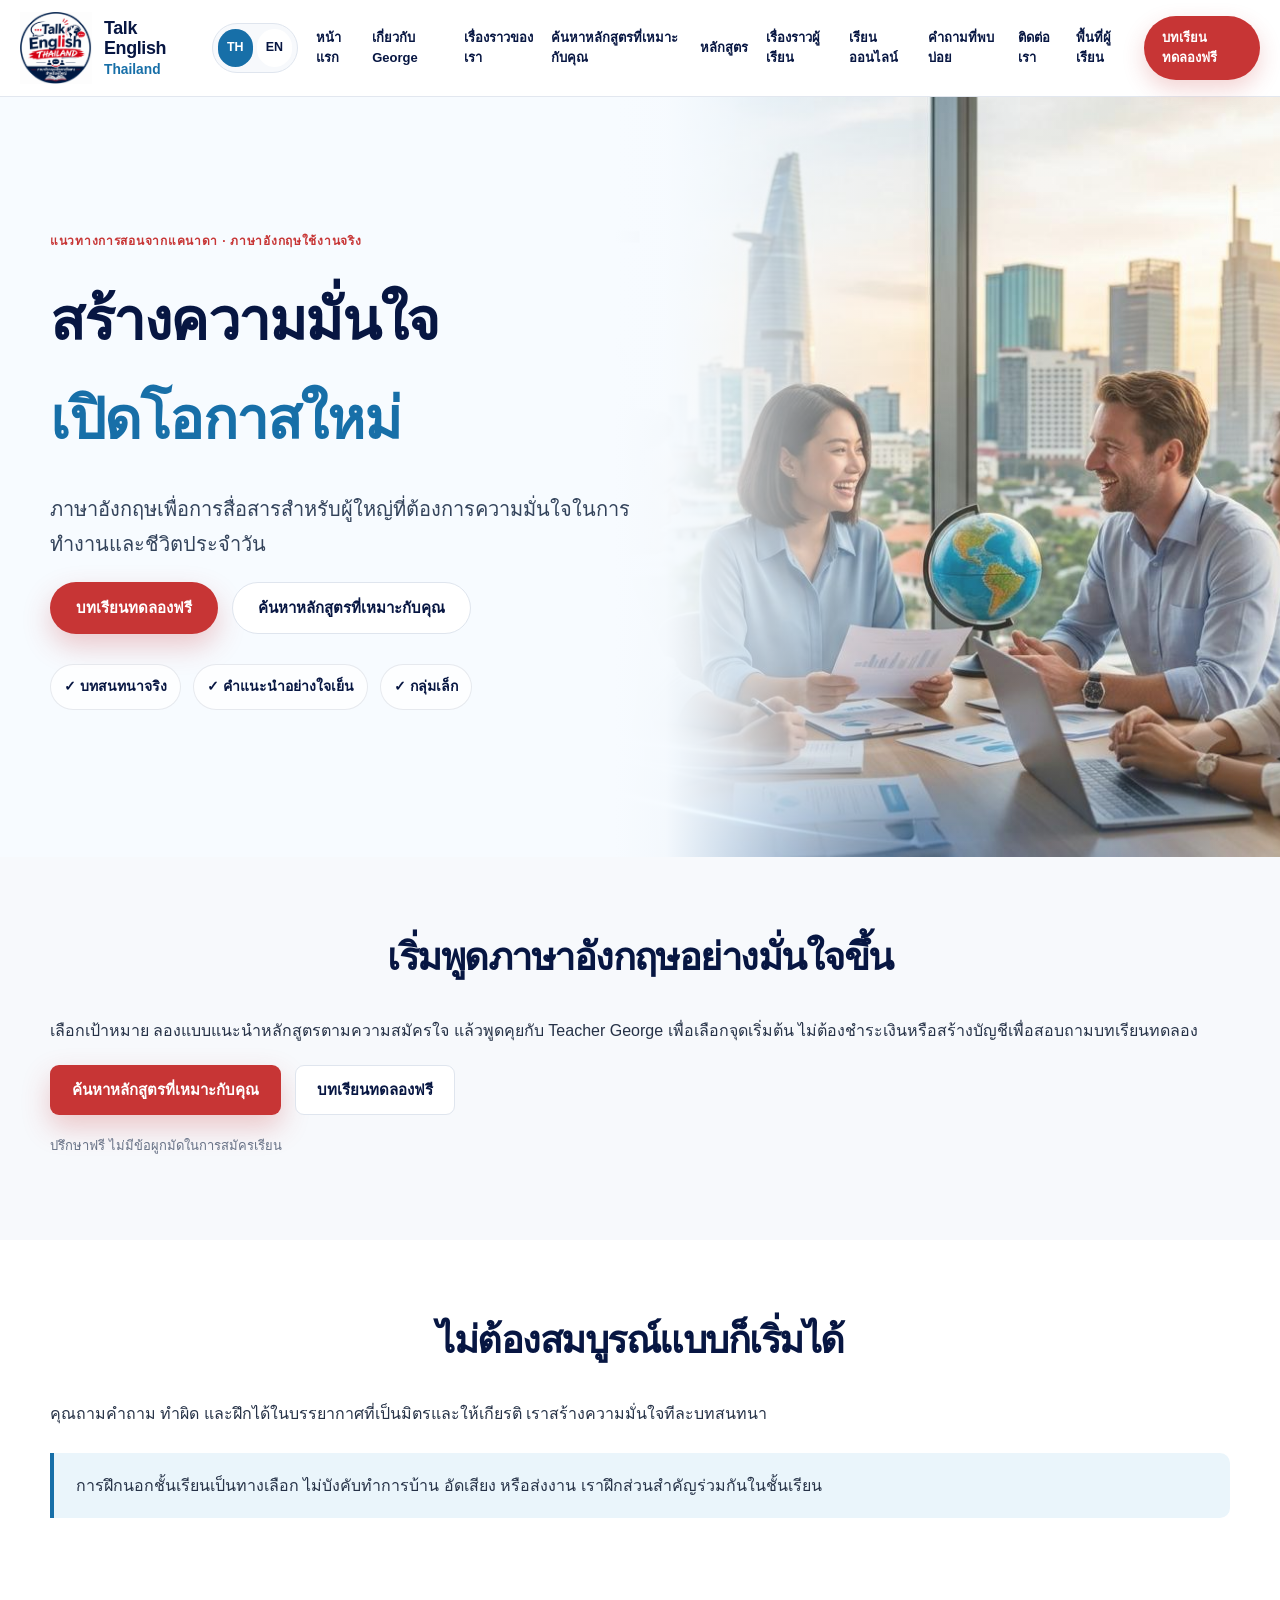
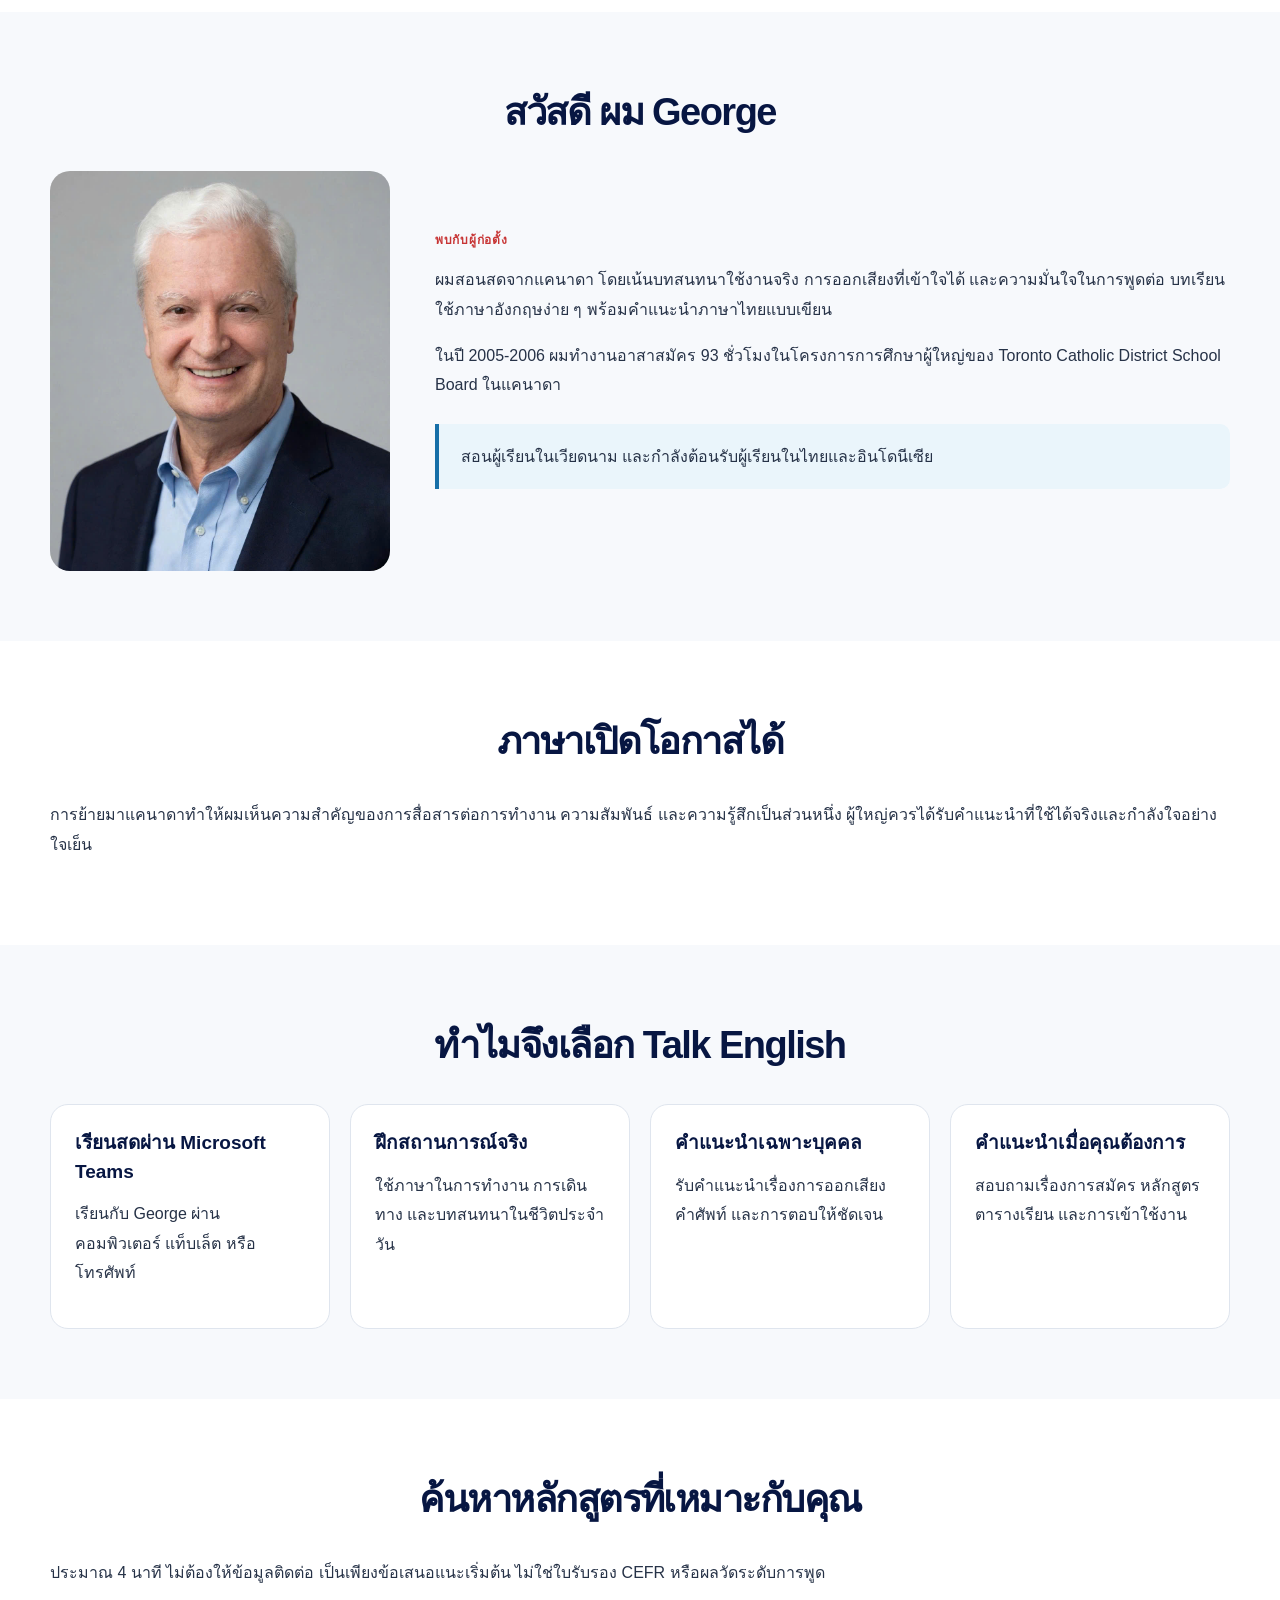
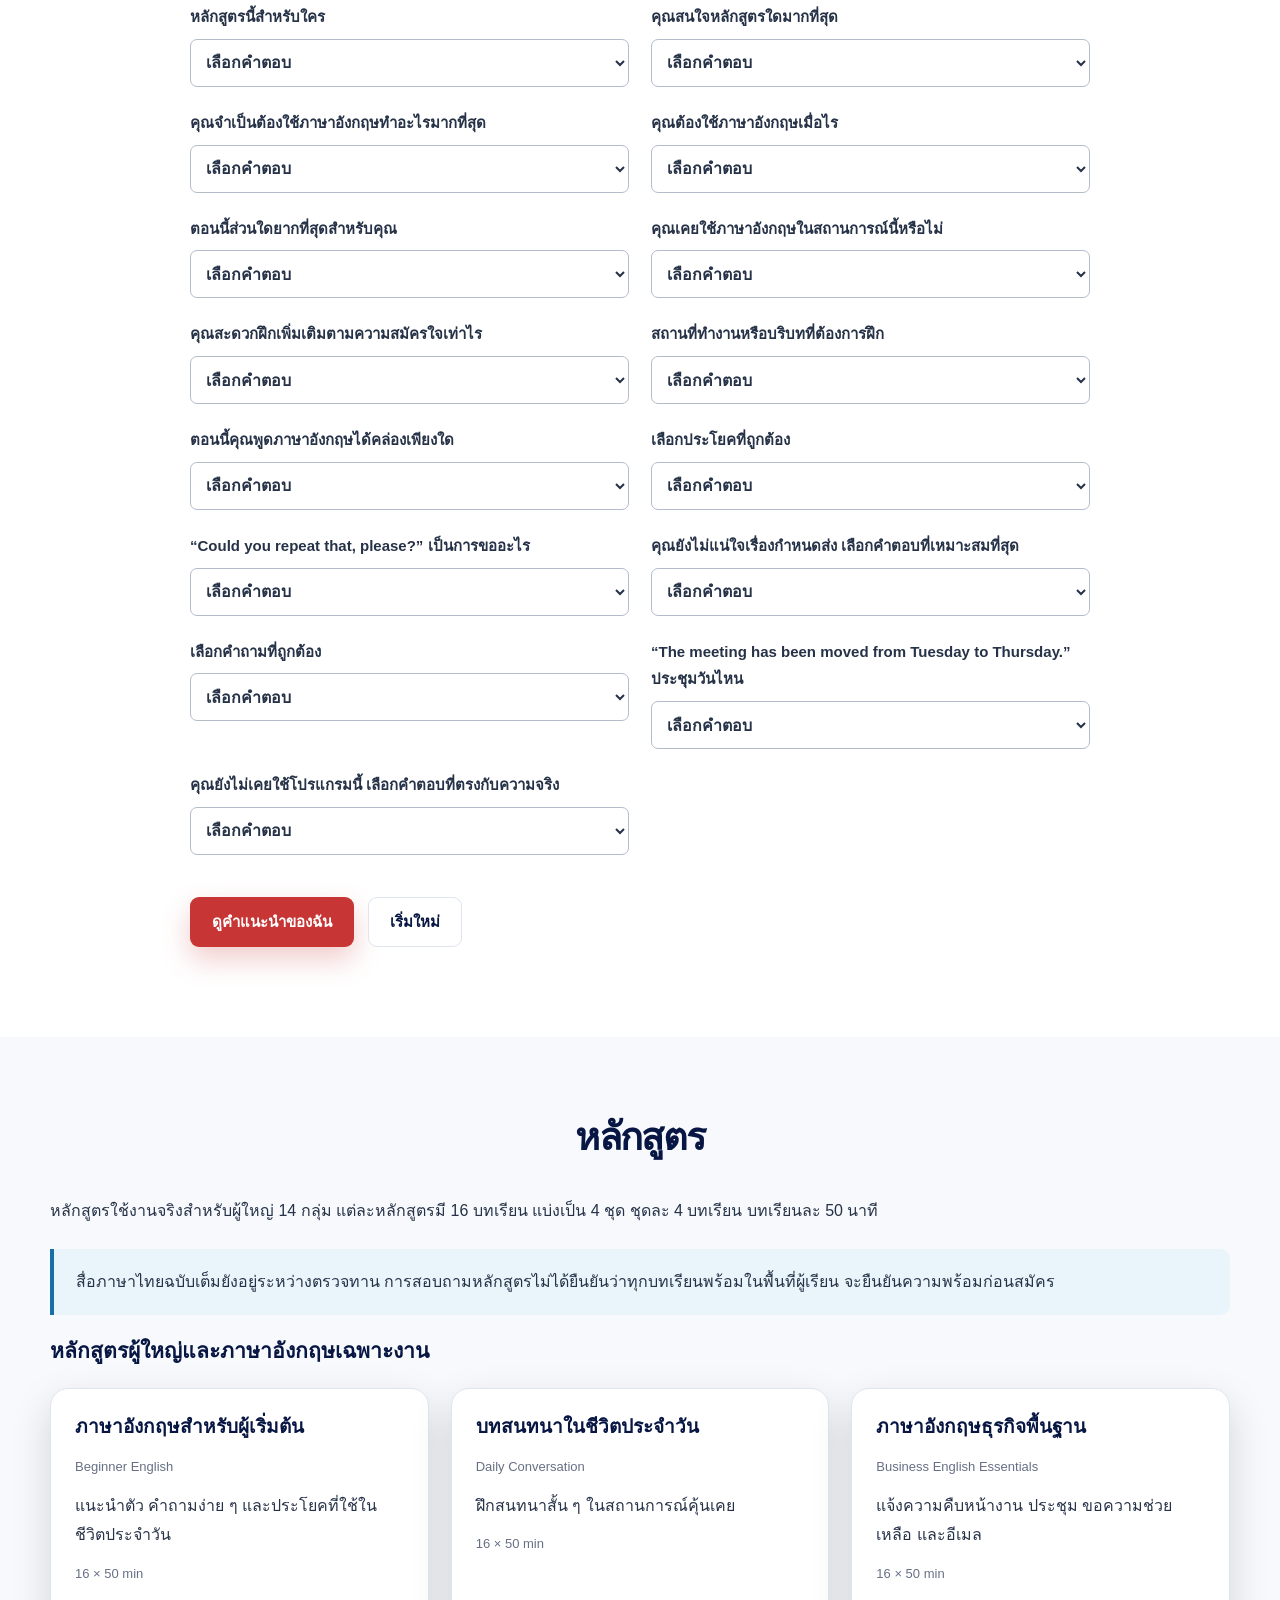
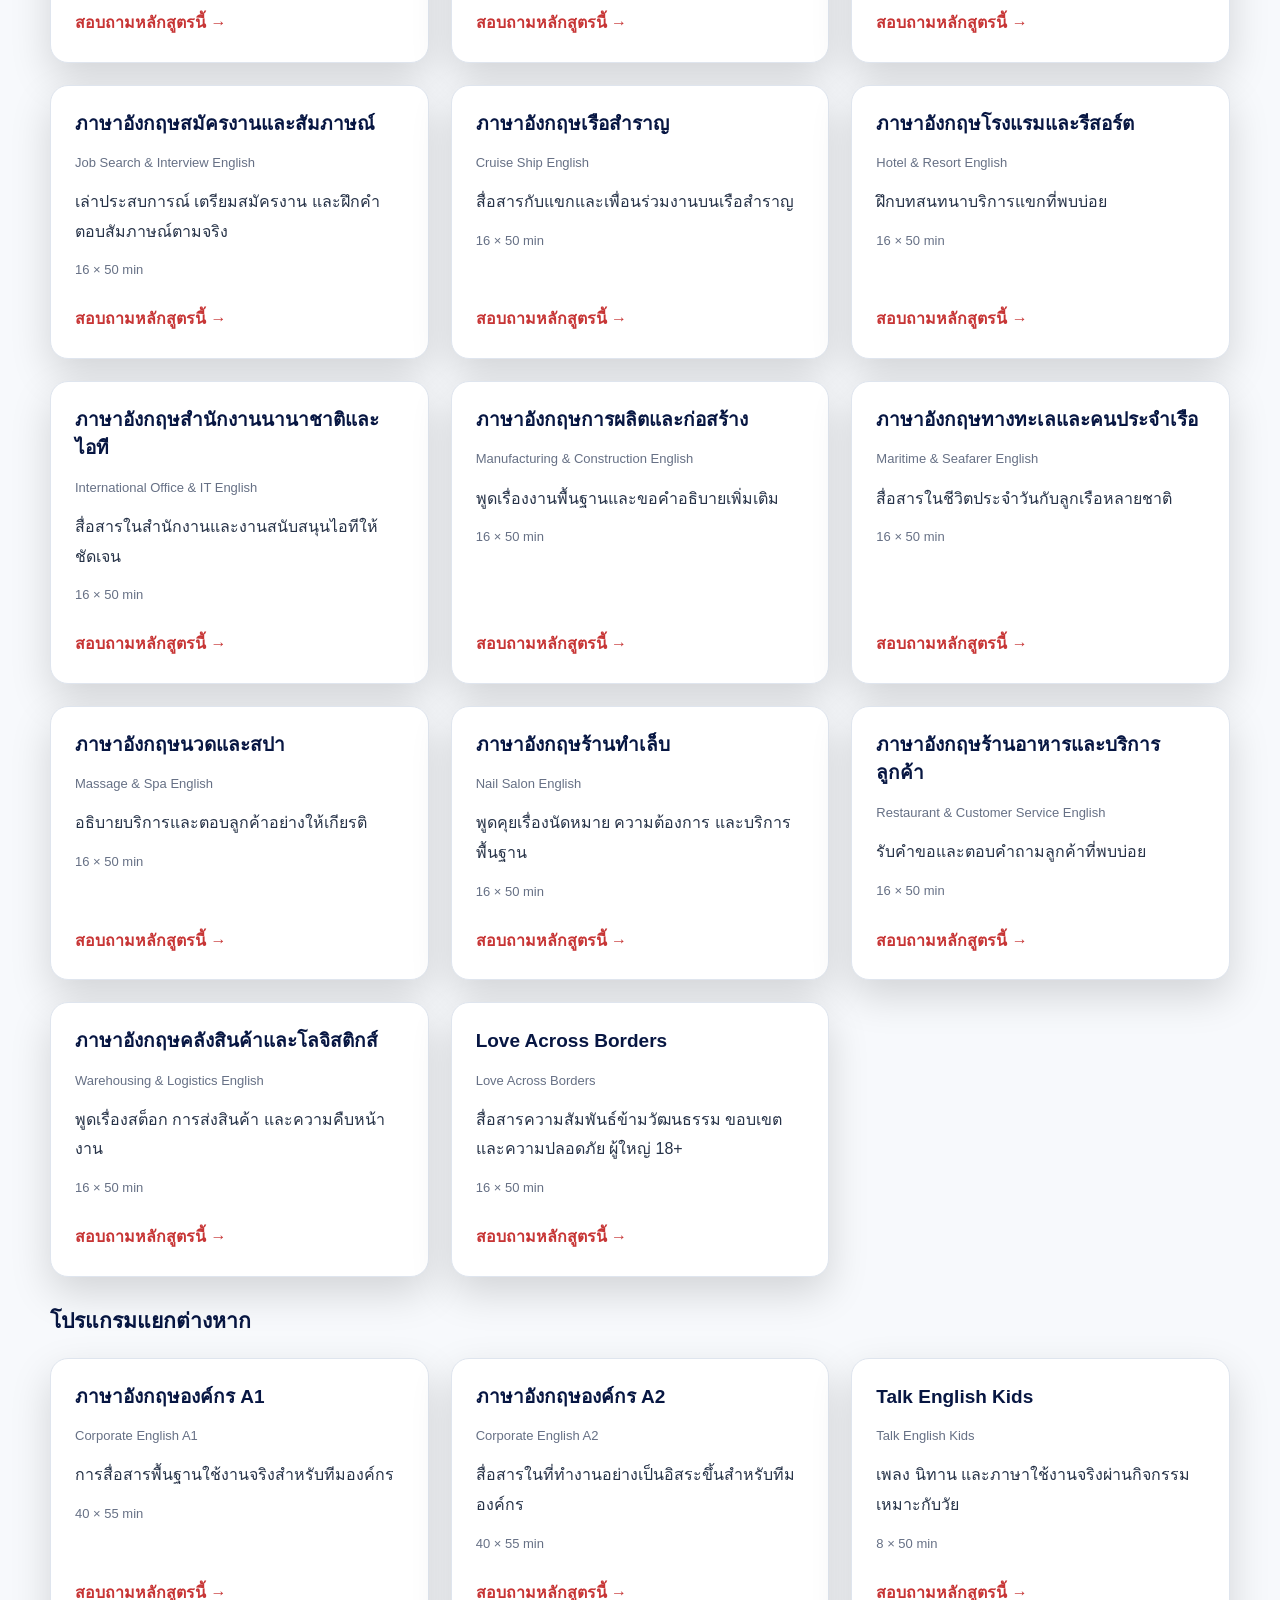
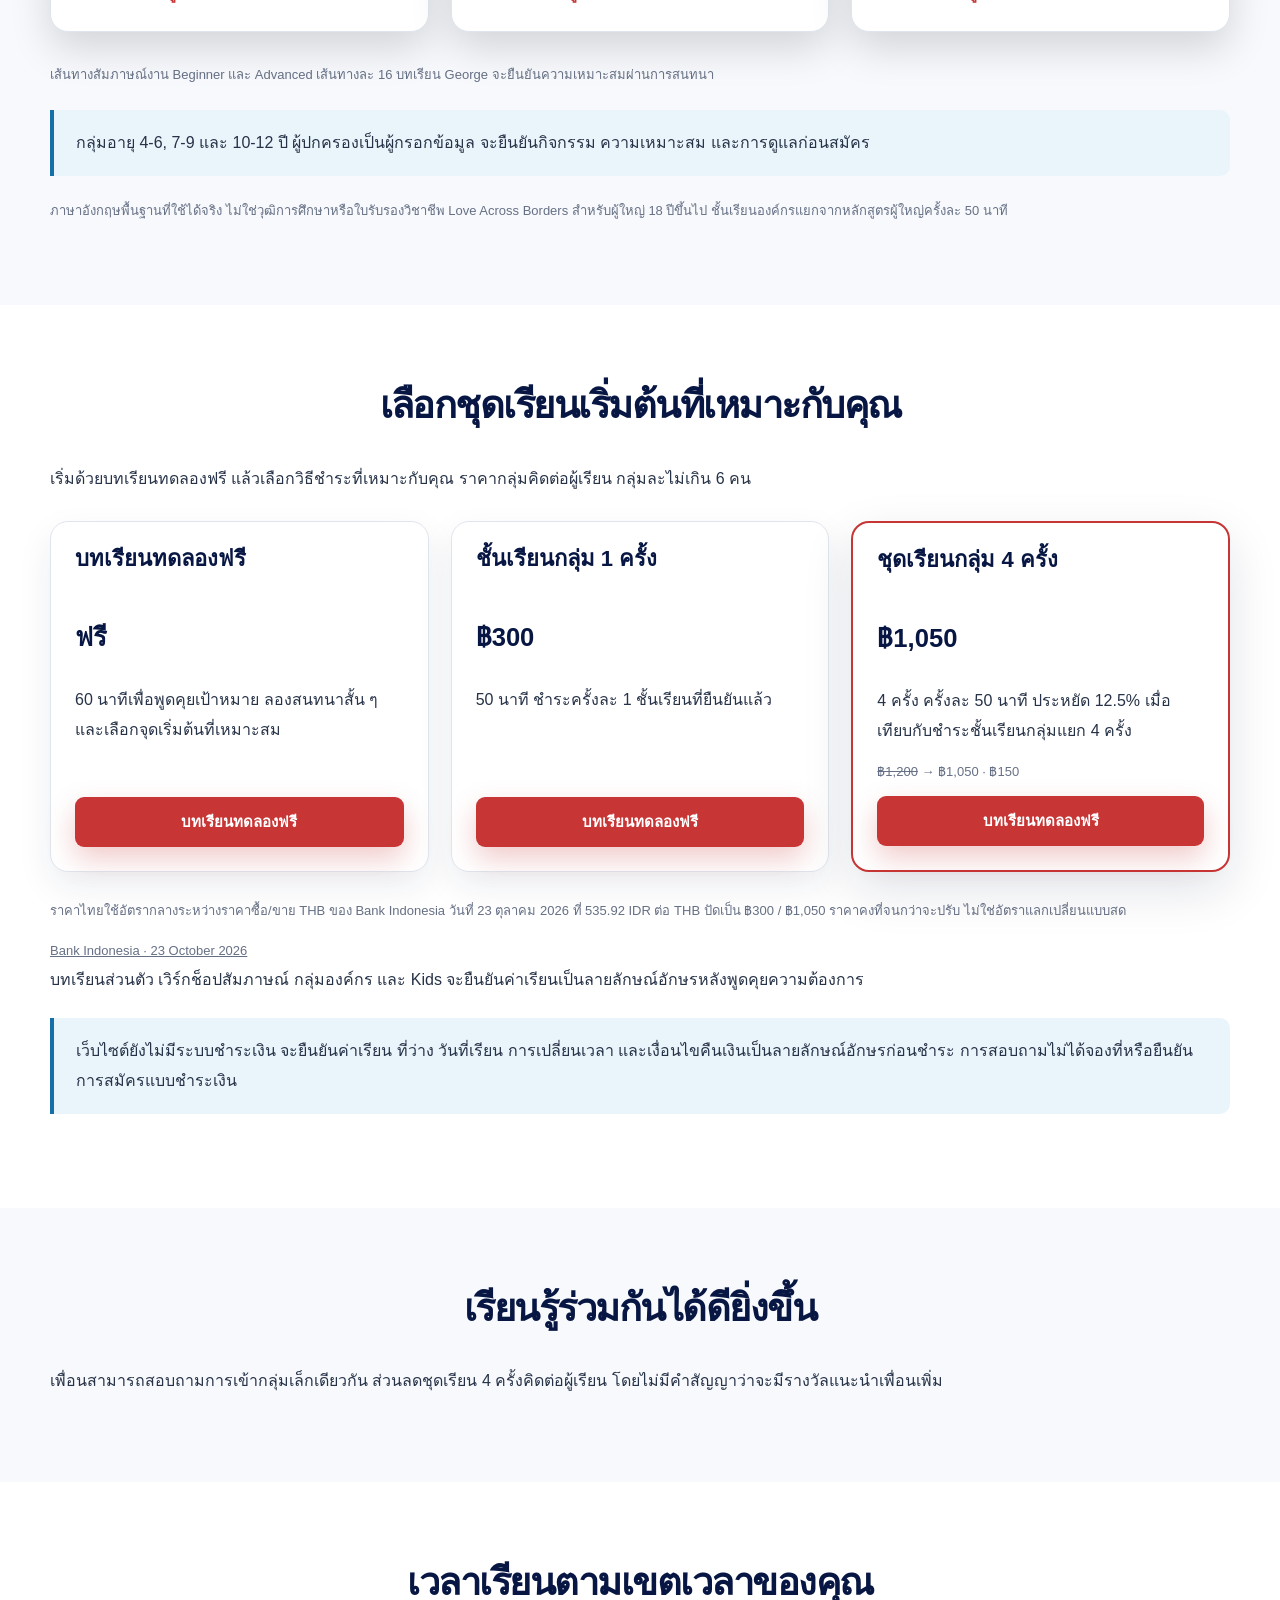
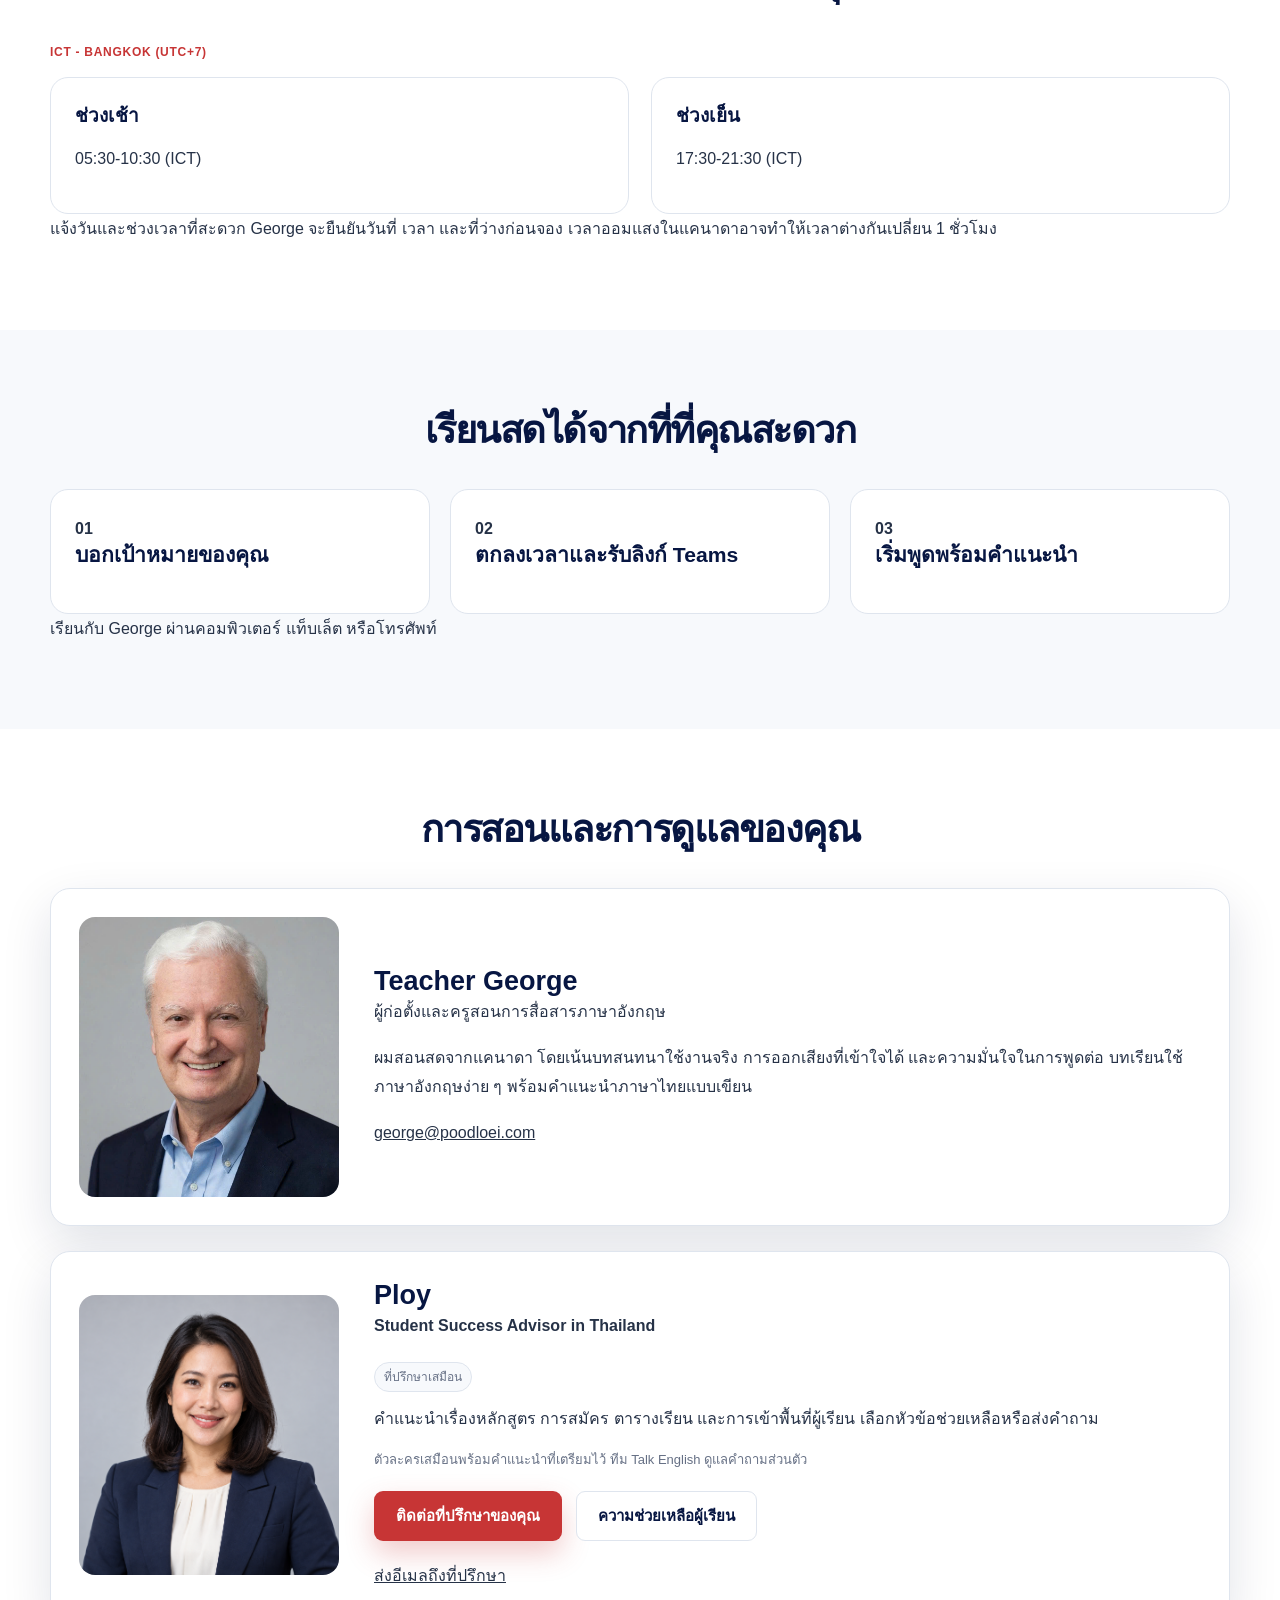
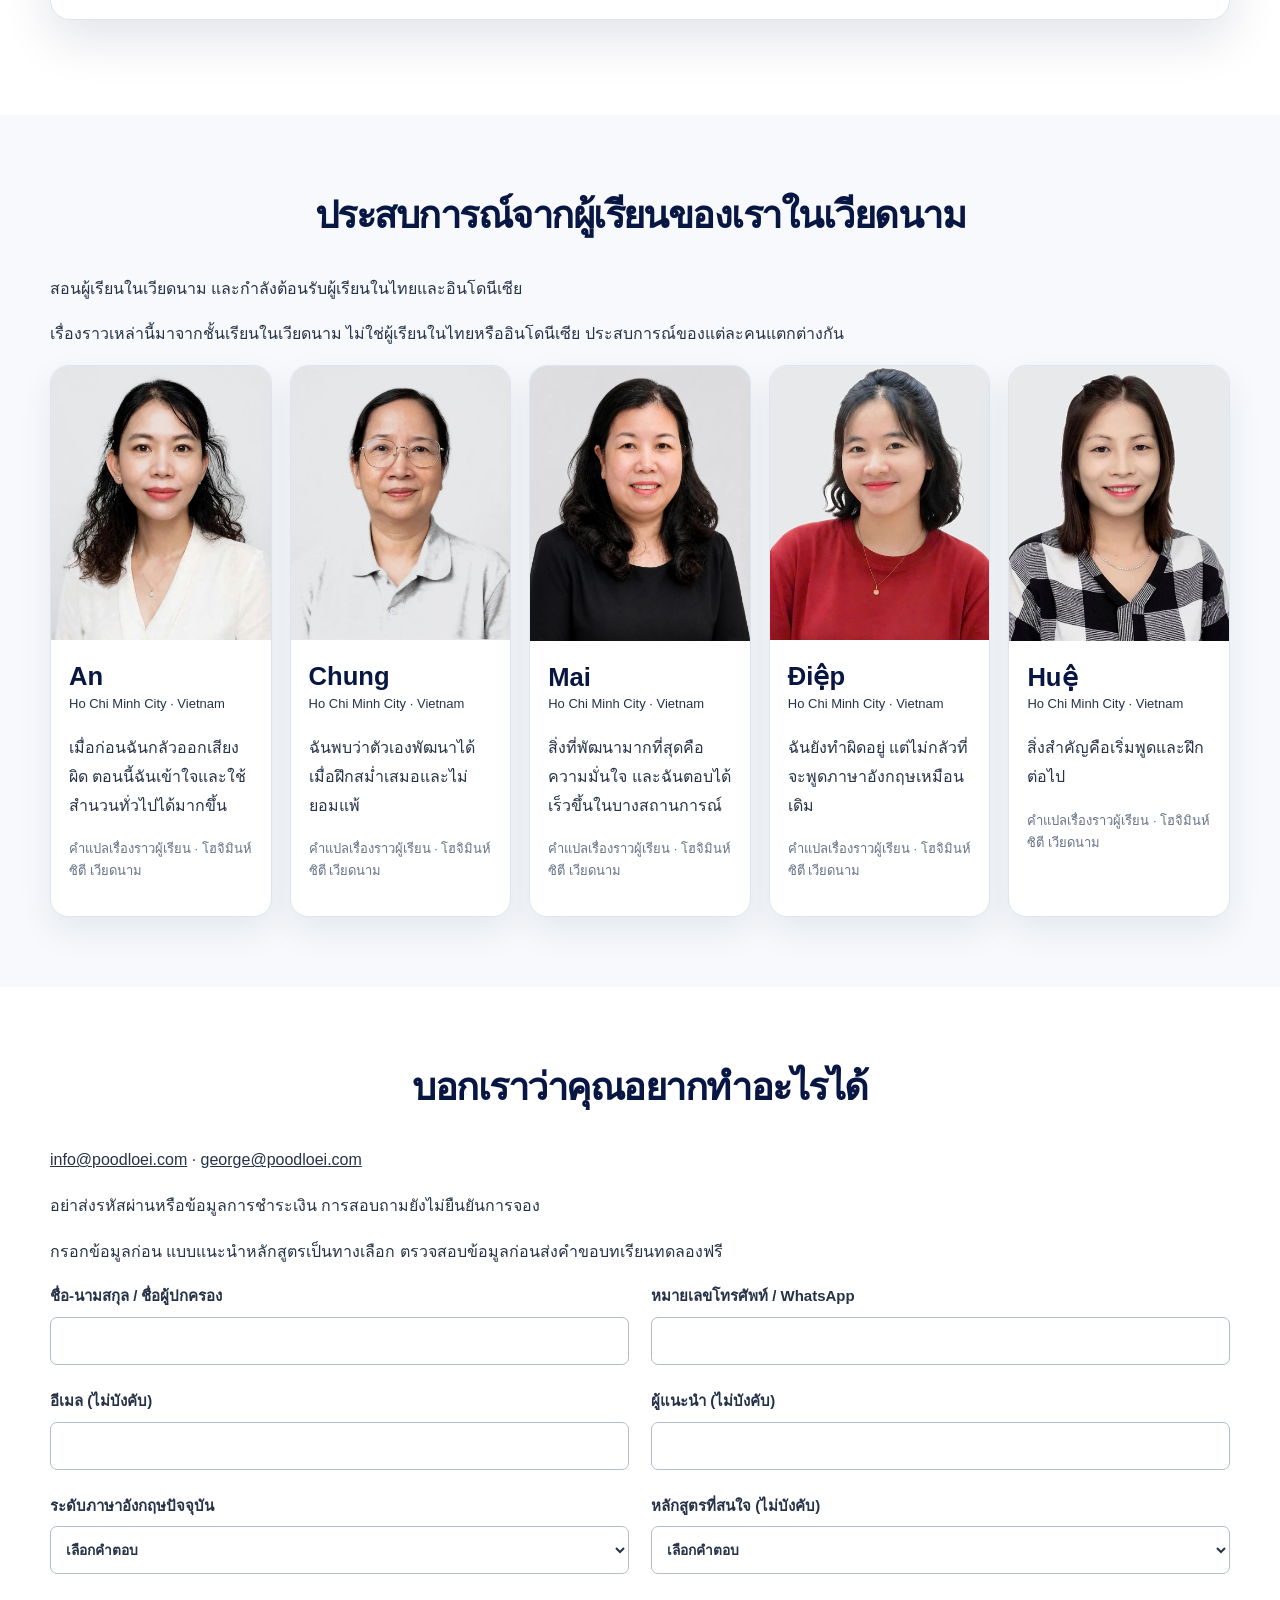
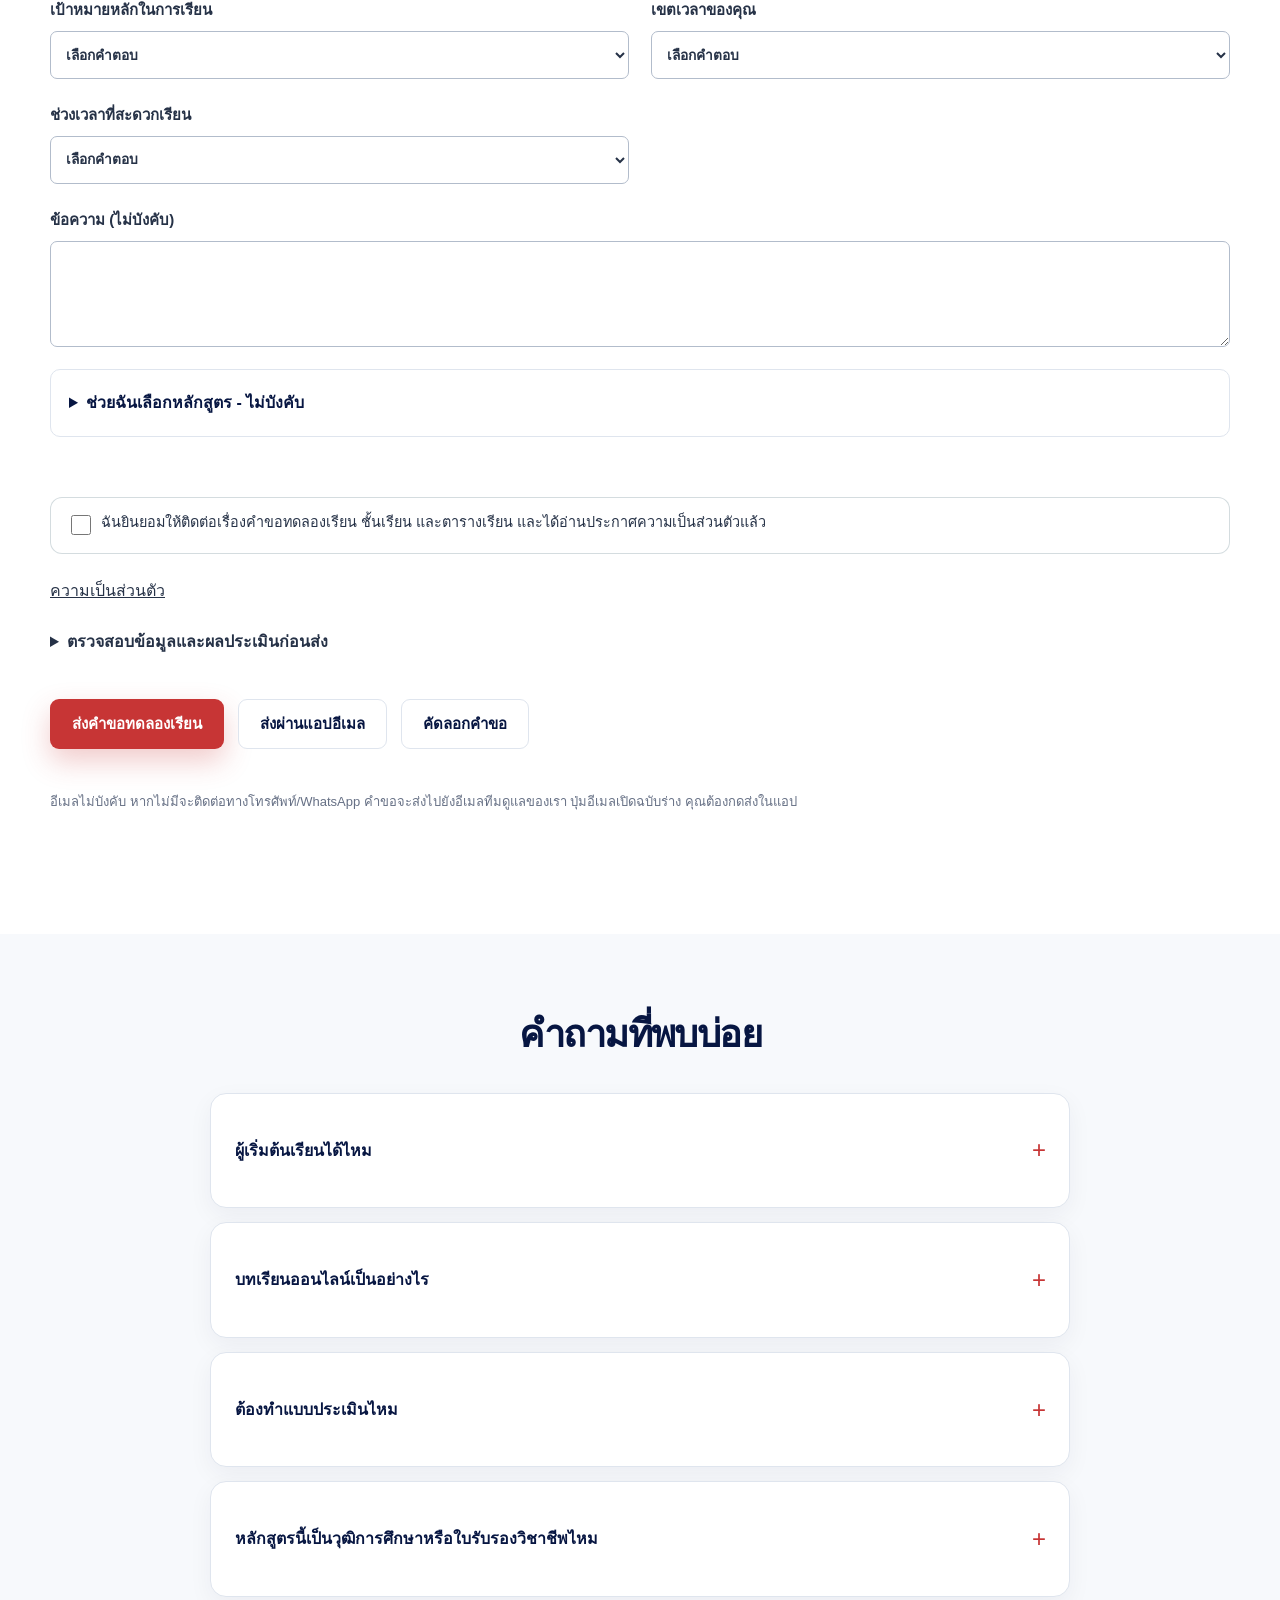
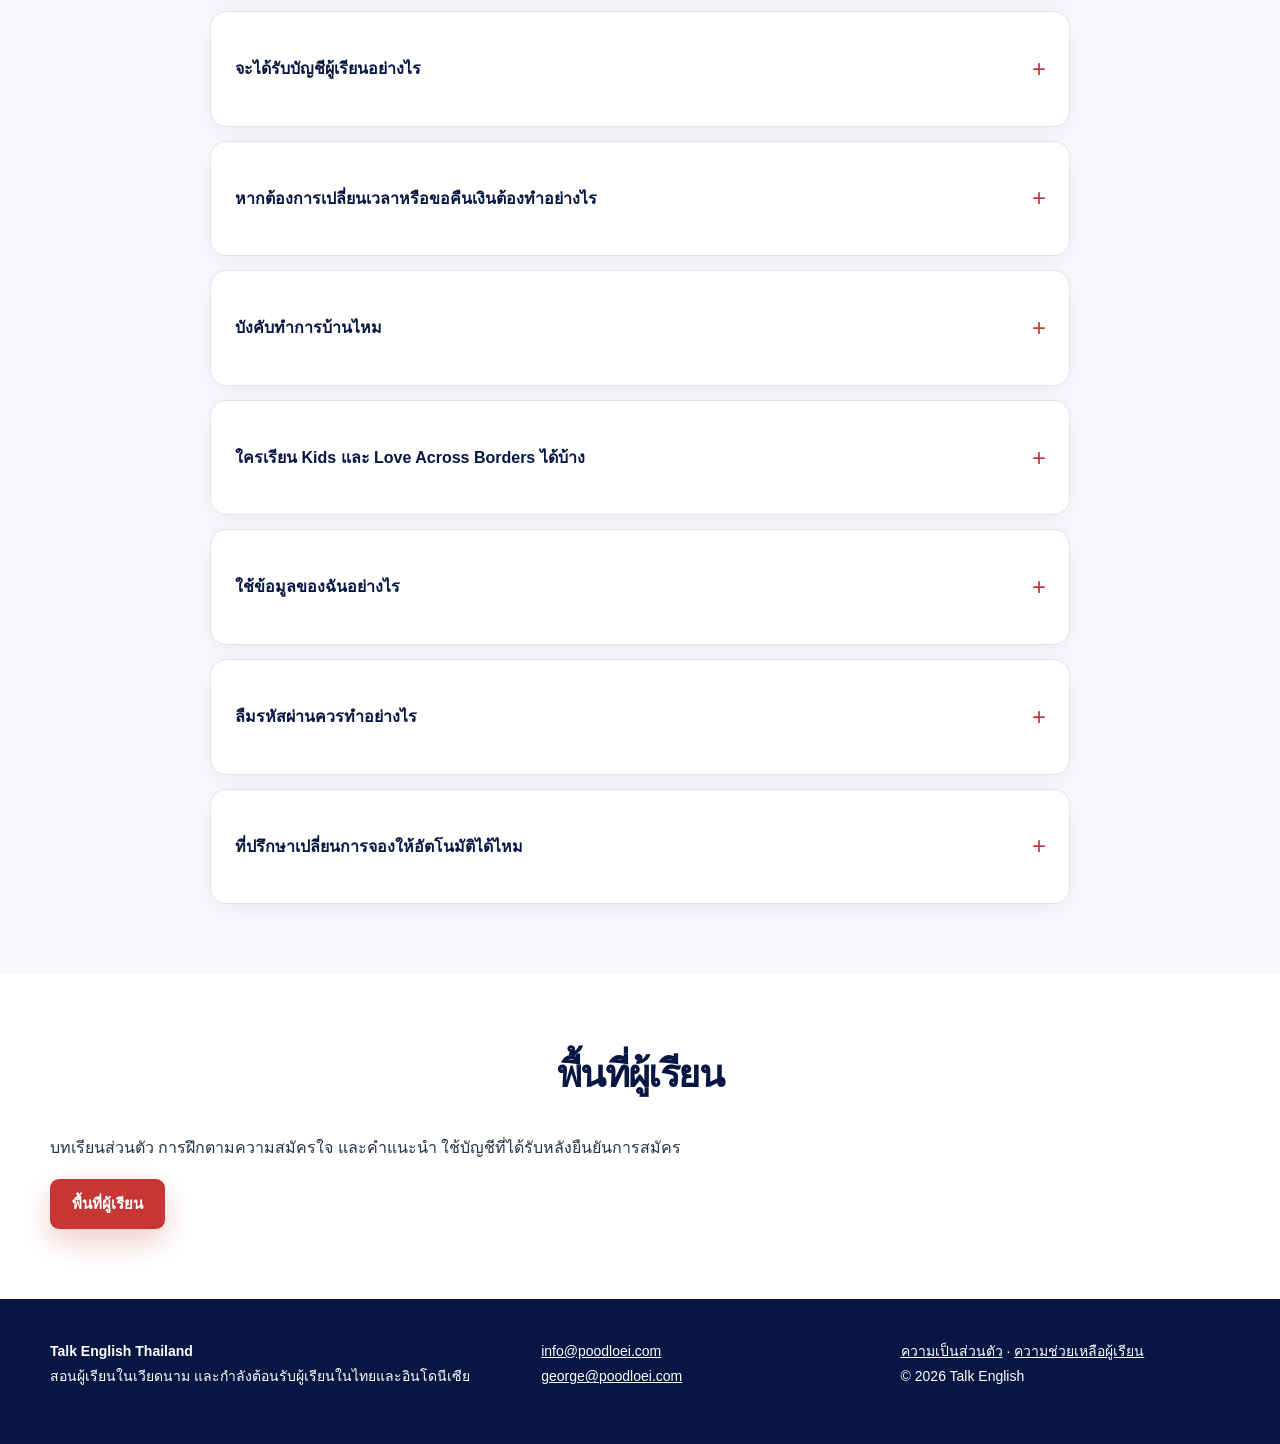
==== commit e81f40f8: "Upload existing Thai website files to main" ====
--- a/index.html
+++ b/index.html
@@ -1,699 +1 @@
-<!DOCTYPE html>
-<html lang="en">
-<head>
-<meta charset="utf-8">
-<meta content="width=device-width, initial-scale=1.0" name="viewport">
-<meta content="Practical online English communication lessons for Thai adults with Teacher George through Microsoft Teams." name="description">
-<title>พูดเลย – Talk English | Practical English for Adults</title>
-<link href="https://poodloei.com/" rel="canonical">
-<meta content="https://poodloei.com/" property="og:url">
-<meta content="website" property="og:type">
-<meta content="พูดเลย – Talk English" property="og:title">
-<meta content="Practical online English communication lessons for Thai adults with Teacher George through Microsoft Teams." property="og:description">
-<meta content="th_TH" property="og:locale">
-<script type="application/ld+json">{
-  "@context": "https://schema.org",
-  "@type": "EducationalOrganization",
-  "name": "พูดเลย – Talk English",
-  "alternateName": "Talk English Academy",
-  "url": "https://poodloei.com/",
-  "email": "info@poodloei.com",
-  "areaServed": {
-    "@type": "Country",
-    "name": "Thailand"
-  },
-  "founder": {
-    "@type": "Person",
-    "name": "George",
-    "jobTitle": "English Communication Coach"
-  },
-  "contactPoint": {
-    "@type": "ContactPoint",
-    "contactType": "student registration and support",
-    "email": "info@poodloei.com",
-    "availableLanguage": [
-      "English",
-      "Thai"
-    ],
-    "areaServed": "TH"
-  }
-}</script>
-<link href="css/style.css?v=20261010-logo" rel="stylesheet">
-<script defer src="js/script.js?v=20261006-portal"></script>
-<meta content="#a71930" name="theme-color"><meta content="light" name="color-scheme"><script>window.countryConfig={"country": "Thailand", "slug": "thailand", "lang": "th", "domain": "poodloei.com", "advisor": "Ploy", "title": "Student Success Advisor in Thailand", "zone": "Asia/Bangkok", "zoneLabel": "ICT - Bangkok (UTC+7)", "single": 300, "bundle": 1050, "currency": "THB", "locale": "th_TH", "info": "info@poodloei.com", "teacher": "george@poodloei.com", "whatsapp": "16475512695", "release": "20261023-parity-v1"};</script><script>window.countryConfig={"country": "Thailand", "slug": "thailand", "lang": "th", "domain": "poodloei.com", "advisor": "Ploy", "title": "Student Success Advisor in Thailand", "zone": "Asia/Bangkok", "zoneLabel": "ICT - Bangkok (UTC+7)", "single": 300, "bundle": 1050, "currency": "THB", "locale": "th_TH", "info": "info@poodloei.com", "teacher": "george@poodloei.com", "whatsapp": "16475512695", "release": "20261023-parity-v1"};</script></head>
-<body id="top"><a class="skip-link" href="#main-content">Skip to main content</a>
-<header class="site-header">
-<div class="header-container">
-<a aria-label="Talk English – Trang chủ" class="brand" href="#top">
-<img alt="Talk English · Thailand" class="site-logo" decoding="async" height="1024" loading="eager" src="images/country-logo.webp" width="1024">
-<span class="brand-copy">
-<strong data-i18n="brand_name">Talk English</strong>
-<small data-i18n="brand_tagline">พูดเลย</small>
-</span>
-</a>
-<button aria-controls="main-navigation" aria-expanded="false" aria-label="Open menu" class="menu-toggle" data-i18n-aria="menu_open" type="button">
-<span></span>
-<span></span>
-<span></span>
-</button>
-<nav aria-label="Điều hướng chính" class="main-navigation" id="main-navigation">
-<a data-i18n="nav_home" href="#top">Home</a>
-<a data-i18n="nav_about" href="#george">About George</a>
-<a data-i18n="nav_story" href="#story">Our Story</a>
-<a href="#self-assessment"><span class="assessment-en" style="display:inline">Find your course</span></a>
-<a data-i18n="nav_courses" href="#courses">Courses</a>
-<a data-i18n="nav_students" href="#student-stories">Student Stories</a>
-<a data-i18n="nav_online" href="#online">Online Learning</a>
-<a data-i18n="nav_faq" href="#faq">FAQ</a>
-<a data-i18n="nav_portal" href="#portal-login">Student Area</a>
-<a data-i18n="nav_contact" href="#contact">Contact</a>
-<a class="nav-cta" data-i18n="nav_trial" href="#trial-form">Book a Trial Lesson</a>
-</nav>
-</div>
-</header>
-<main id="main-content" tabindex="-1">
-<section aria-labelledby="hero-title" class="hero">
-<div class="hero-overlay"></div>
-<div class="hero-content">
-<p class="eyebrow" data-i18n="hero_eyebrow">Canadian teaching approach · Designed for Thai adults</p>
-<h1 data-i18n="hero_title" id="hero-title">Build Your Confidence.<br><span>Expand Your Opportunities.</span></h1>
-<p class="hero-intro" data-i18n="hero_intro">Practical English for Thai adults who want to communicate confidently at work and in everyday life.</p>
-<div class="hero-actions">
-<a class="button button-primary" data-i18n="trial_button" href="#trial-form">Book a FREE Trial Lesson</a>
-<a class="button button-light" data-i18n="meet_students_button" href="#student-stories">Meet Our Students</a>
-</div>
-<div aria-label="Điểm nổi bật" class="hero-points">
-<span data-i18n="hero_point_1">✓ Practical conversations</span>
-<span data-i18n="hero_point_2">✓ Patient guidance</span>
-<span data-i18n="hero_point_3">✓ Small group classes</span>
-</div>
-</div>
-</section>
-<section aria-labelledby="free-assessment-heading" class="section free-assessment-promo" id="free-assessment">
-<div class="free-assessment-inner">
-<div><p class="section-label" data-i18n="promo_label">Free initial consultation and assessment</p>
-<h2 id="free-assessment-heading" data-i18n="promo_title">Start speaking English with more confidence</h2>
-<p class="lead" data-i18n="promo_intro">Not sure where to begin? Complete the short self-assessment, then speak with Teacher George to find a course that fits your goals and support needs.</p>
-<p data-i18n="promo_practical">Basic, practical English for everyday life and work. The self-assessment suggests a starting point; George will confirm it in your trial through Microsoft Teams.</p>
-<div class="hero-actions"><a class="button button-primary" href="#self-assessment" data-i18n="promo_find">Find my starting course</a><a class="button button-secondary" href="#trial-form" data-i18n="promo_register">Request a free consultation</a></div></div>
-<div class="free-assessment-details"><h3 data-i18n="promo_free">Free. No obligation to buy a course.</h3><ul><li data-i18n="promo_step_1">Choose your goal and complete the self-assessment.</li><li data-i18n="promo_step_2">Send your request and preferred Thailand time.</li><li data-i18n="promo_step_3">Receive an agreed time to speak directly with George.</li></ul><p data-i18n="promo_an">Ploy — Student Success Advisor in Thailand — provides Thai-language registration guidance and class information.</p><p class="form-note" data-i18n="promo_terms">Fees, schedules and enrolment terms are confirmed before payment. A consultation request does not create an account or reserve a course place.</p></div>
-</div></section>
-<section aria-labelledby="portal-login-title" class="section portal-login-section" id="portal-login">
-<div class="portal-login-heading"><p class="section-label" data-i18n="portal_label">Private learning portal</p><h2 id="portal-login-title" data-i18n="portal_title">พูดเลย Login</h2><p data-i18n="portal_intro">Choose your entrance for learning materials, optional practice and student management.</p></div>
-<div class="portal-login-grid">
-<article class="portal-login-card">
-<h3 data-i18n="portal_teacher_title">Teacher George</h3>
-<p data-i18n="portal_teacher_copy">Manage students, learning materials and staff accounts.</p>
-<a class="button button-primary" data-i18n="portal_teacher_login" href="https://noiladuoc-students.pages.dev">Teacher login</a>
-</article>
-<article class="portal-login-card">
-<h3 data-i18n="portal_advisor_title">Ploy · Student Success Advisor in Thailand</h3>
-<p data-i18n="portal_advisor_copy">Staff access is assigned by George. A website enquiry does not create a staff or student account.</p>
-<a class="button button-primary" data-i18n="portal_advisor_login" href="https://noiladuoc-students.pages.dev">Student Success Advisor in Thailand login</a>
-</article>
-<article class="portal-login-card">
-<h3 data-i18n="portal_student_title">Students</h3>
-<p data-i18n="portal_student_copy">Access your materials, optional practice and private feedback.</p>
-<a class="button button-primary" data-i18n="portal_student_login" href="https://noiladuoc-students.pages.dev">Students login</a>
-</article>
-</div>
-</section>
-<section aria-label="Thông tin chương trình" class="trust-strip">
-<div>
-<strong>01</strong>
-<span data-i18n="trust_1">Live online lessons</span>
-</div>
-<div>
-<strong>02</strong>
-<span data-i18n="trust_2">Speaking practice for real situations</span>
-</div>
-<div>
-<strong>03</strong>
-<span data-i18n="trust_3">Confidence built step by step</span>
-</div>
-</section>
-<section aria-labelledby="section-1" class="section intro-section">
-<div class="narrow-copy">
-<p class="section-label" data-i18n="intro_label">Everyone starts somewhere</p>
-<h2 data-i18n="intro_title" id="section-1">You Do Not Need to Be Perfect to Begin</h2>
-<p class="lead" data-i18n="intro_lead">You do not need perfect grammar or perfect pronunciation. You only need the willingness to begin.</p>
-<p data-i18n="intro_body">At Talk English, we believe confidence grows one conversation at a time — in a friendly, respectful, pressure-free environment.</p>
-<p data-i18n="practice_policy">Practice outside class is optional. You do not have to complete homework, record yourself or submit work. We practise the essentials together in class, with support for your current English and goals.</p>
-</div>
-</section>
-<section aria-labelledby="section-2" class="section about-section" id="george">
-<div class="section-grid about-grid">
-<div class="portrait-frame">
-<img alt="Teacher George" class="george-photo" decoding="async" height="1280" loading="lazy" src="images/Contact%20George.jpg" width="1024">
-<div class="portrait-badge">
-<strong data-i18n="george_name">Teacher George</strong>
-<span data-i18n="george_role">English Communication Teacher</span>
-</div>
-</div>
-<div class="about-copy">
-<p class="section-label" data-i18n="about_label">Meet the founder</p>
-<h2 data-i18n="about_title" id="section-2">Hello, I’m George</h2>
-<p class="lead" data-i18n="about_lead">I created Talk English because I believe learning English is about much more than grammar and vocabulary. It is about building confidence, connecting with people, and opening new opportunities.</p>
-<p data-i18n="about_body">I have met many talented adults who understood English but were afraid to speak. That is why I created a place where learners can ask questions, make mistakes, practise real situations, and improve one conversation at a time.</p>
-<p data-i18n="george_experience">In 2005–2006, I completed 93 volunteer hours in the Adult Education Program of the Toronto Catholic District School Board in Canada.</p>
-<blockquote data-i18n="about_quote">“You do not have to be perfect. You only have to be willing to begin — and I will support you along the way.”</blockquote>
-<div class="feature-list">
-<div>
-<strong data-i18n="feature_1_title">Practical</strong>
-<span data-i18n="feature_1_body">Conversations you can use immediately</span>
-</div>
-<div>
-<strong data-i18n="feature_2_title">Encouraging</strong>
-<span data-i18n="feature_2_body">A safe place to make mistakes</span>
-</div>
-<div>
-<strong data-i18n="feature_3_title">Personalized</strong>
-<span data-i18n="feature_3_body">Lessons connected to student goals</span>
-</div>
-</div>
-</div>
-</div>
-</section>
-<section aria-labelledby="section-3" class="section founder-story-section" id="story">
-<div class="founder-story-grid">
-<div class="founder-story-copy">
-<p class="section-label" data-i18n="story_label">Why I teach</p>
-<h2 data-i18n="story_title" id="section-3">English Can Change the Opportunities in Your Life</h2>
-<p class="lead" data-i18n="story_lead">When I moved to Canada and rebuilt my life, I learned how important communication is for work, relationships, and feeling that you belong.</p>
-<p data-i18n="story_body_1">Those experiences taught me that adult learners do not need more pressure. They need practical guidance, patience, and a teacher who believes they can improve.</p>
-<p data-i18n="story_body_2">Whether your goal is to communicate at work, prepare for an interview, travel, or simply speak with greater confidence, I will be happy to support you on that journey.</p>
-<div class="story-highlight" data-i18n="story_highlight">We believe every conversation is an opportunity to grow, and every student deserves a teacher who believes in them.</div>
-</div>
-<div class="founder-values"><article><span>❤️</span><h3 data-i18n="value_1_title">Heart</h3><p data-i18n="value_1_body">We genuinely care about every student’s learning journey.</p></article><article><span>🤝</span><h3 data-i18n="value_2_title">Respect</h3><p data-i18n="value_2_body">Every learner is encouraged, heard, and treated with dignity.</p></article><article><span>⭐</span><h3 data-i18n="value_3_title">Quality</h3><p data-i18n="value_3_body">Every lesson is carefully prepared, practical, and purposeful.</p></article><article><span>⏳</span><h3 data-i18n="value_4_title">Patience</h3><p data-i18n="value_4_body">Everyone learns at a different pace, and we support each step.</p></article><article><span>🎯</span><h3 data-i18n="value_5_title">Results</h3><p data-i18n="value_5_body">We focus on communication skills and progress learners can feel.</p></article><article><span>💪</span><h3 data-i18n="value_6_title">Never Give Up</h3><p data-i18n="value_6_body">We do not give up on our students, and we encourage them not to give up on themselves.</p></article></div>
-</div>
-</section>
-<section aria-labelledby="section-4" class="section why-section">
-<div class="section-heading">
-<p class="section-label" data-i18n="why_label">Learning designed for adults</p>
-<h2 data-i18n="why_title" id="section-4">Why Choose Talk English?</h2>
-<p data-i18n="why_intro">A friendly, practical learning environment focused on communication.</p>
-</div>
-<div class="card-grid">
-<article class="info-card">
-<span class="card-number">01</span>
-<h3 data-i18n="why_1_title">Learn Online with Teams</h3>
-<p data-i18n="why_1_body">Join live lessons with George using a computer, tablet, or phone from almost anywhere.</p>
-</article>
-<article class="info-card">
-<span class="card-number">02</span>
-<h3 data-i18n="why_2_title">Practise Real Speaking</h3>
-<p data-i18n="why_2_body">Practise common communication situations for work, travel, and daily life.</p>
-</article>
-<article class="info-card">
-<span class="card-number">03</span>
-<h3 data-i18n="why_3_title">Receive Direct Feedback</h3>
-<p data-i18n="why_3_body">George helps you improve pronunciation, word choice, and natural answers.</p>
-</article>
-<article class="info-card">
-<span class="card-number">04</span>
-<h3 data-i18n="why_4_title">Thai Support</h3>
-<p data-i18n="why_4_body">Written Thai guidance about courses and registration, with personal enquiries handled by George.</p>
-</article>
-</div>
-</section>
-<section class="section" id="self-assessment" aria-labelledby="assessment-heading"><div class="section-heading"><h2 id="assessment-heading"><span class="assessment-en" style="display:inline">Find your course</span></h2><p><span><span class="assessment-en" style="display:inline">About 4 minutes. Choose your interests, goals and support needs for an explained recommendation. No contact details needed to see results.</span></span></p></div><form id="course-assessment" class="assessment-form"><label data-assessment-group="shared"><span class="assessment-en" style="display:inline">Who is the course for?</span><select name="audience" required><option value="" data-assessment-vi="— Chọn" data-assessment-en="Select —">Select —</option><option value="adult" data-assessment-vi="Người lớn" data-assessment-en="Adult">Adult</option><option value="kids" data-assessment-vi="Trẻ 4–12 tuổi, phụ huynh điền" data-assessment-en="Child aged 4–12, completed by parent">Child aged 4–12, completed by parent</option></select></label><label data-assessment-group="adult"><span class="assessment-en" style="display:inline">Which course interests you most?</span><select required name="interest"><option value="" data-assessment-vi="Chọn câu trả lời" data-assessment-en="Choose an answer">Choose an answer</option><option value="unsure" data-assessment-vi="Chưa biết, giúp tôi chọn" data-assessment-en="Not sure, help me choose">Not sure, help me choose</option><option value="beginner" data-assessment-vi="Tiếng Anh cho người mới bắt đầu" data-assessment-en="Beginner English">Beginner English</option><option value="daily" data-assessment-vi="Tiếng Anh giao tiếp hằng ngày" data-assessment-en="Daily Conversation">Daily Conversation</option><option value="business" data-assessment-vi="Tiếng Anh công việc cơ bản" data-assessment-en="Business English Essentials">Business English Essentials</option><option value="interview" data-assessment-vi="Tiếng Anh tìm việc và phỏng vấn" data-assessment-en="Job Search &amp; Interview English">Job Search &amp; Interview English</option><option value="cruise" data-assessment-vi="Tiếng Anh trên tàu du lịch" data-assessment-en="Cruise Ship English">Cruise Ship English</option><option value="hotel" data-assessment-vi="Tiếng Anh khách sạn và khu nghỉ dưỡng" data-assessment-en="Hotel &amp; Resort English">Hotel &amp; Resort English</option><option value="office-it" data-assessment-vi="Tiếng Anh văn phòng quốc tế và CNTT" data-assessment-en="International Office &amp; IT English">International Office &amp; IT English</option><option value="manufacturing-construction" data-assessment-vi="Tiếng Anh sản xuất và xây dựng" data-assessment-en="Manufacturing &amp; Construction English">Manufacturing &amp; Construction English</option><option value="maritime" data-assessment-vi="Tiếng Anh hàng hải và thuyền viên" data-assessment-en="Maritime &amp; Seafarer English">Maritime &amp; Seafarer English</option><option value="massage-spa" data-assessment-vi="Tiếng Anh massage và spa" data-assessment-en="Massage &amp; Spa English">Massage &amp; Spa English</option><option value="nail" data-assessment-vi="Tiếng Anh tiệm nail" data-assessment-en="Nail Salon English">Nail Salon English</option><option value="restaurant-service" data-assessment-vi="Tiếng Anh nhà hàng và dịch vụ khách hàng" data-assessment-en="Restaurant &amp; Customer Service English">Restaurant &amp; Customer Service English</option><option value="warehousing-logistics" data-assessment-vi="Tiếng Anh kho bãi và logistics" data-assessment-en="Warehousing &amp; Logistics English">Warehousing &amp; Logistics English</option><option value="love-across-borders" data-assessment-vi="Tình yêu xuyên biên giới" data-assessment-en="Love Across Borders">Love Across Borders</option><option value="corporate-a1" data-assessment-vi="Tiếng Anh doanh nghiệp A1" data-assessment-en="Corporate A1">Corporate A1</option><option value="corporate-a2" data-assessment-vi="Tiếng Anh doanh nghiệp A2" data-assessment-en="Corporate A2">Corporate A2</option><option value="kids" data-assessment-vi="Tiếng Anh trẻ em" data-assessment-en="Talk English Kids">Talk English Kids</option></select></label><label data-assessment-group="adult"><span class="assessment-en" style="display:inline">What do you most need to do in English?</span><select required name="task"><option value="" data-assessment-vi="Chọn câu trả lời" data-assessment-en="Choose an answer">Choose an answer</option><option value="daily" data-assessment-vi="Trò chuyện và sinh hoạt" data-assessment-en="Everyday conversations">Everyday conversations</option><option value="interview" data-assessment-vi="Ứng tuyển và trả lời phỏng vấn" data-assessment-en="Apply for jobs and interview">Apply for jobs and interview</option><option value="business" data-assessment-vi="Họp, email và trao đổi với đồng nghiệp" data-assessment-en="Meetings, emails and colleagues">Meetings, emails and colleagues</option><option value="service" data-assessment-vi="Trao đổi với khách hàng" data-assessment-en="Speak with customers">Speak with customers</option><option value="relationship" data-assessment-vi="Giao tiếp với người yêu hoặc bạn đời khác văn hóa, từ 18 tuổi" data-assessment-en="Communicate with a partner across cultures, age 18+">Communicate with a partner across cultures, age 18+</option></select></label><label data-assessment-group="adult"><span class="assessment-en" style="display:inline">When do you need to use English?</span><select required name="urgency"><option value="" data-assessment-vi="Chọn câu trả lời" data-assessment-en="Choose an answer">Choose an answer</option><option value="now" data-assessment-vi="Trong tháng này" data-assessment-en="This month">This month</option><option value="soon" data-assessment-vi="Trong 1–3 tháng" data-assessment-en="In 1–3 months">In 1–3 months</option><option value="later" data-assessment-vi="Chưa có hạn cụ thể" data-assessment-en="No fixed deadline">No fixed deadline</option></select></label><label data-assessment-group="adult"><span class="assessment-en" style="display:inline">What is hardest for you now?</span><select required name="skill"><option value="" data-assessment-vi="Chọn câu trả lời" data-assessment-en="Choose an answer">Choose an answer</option><option value="start" data-assessment-vi="Bắt đầu nói hoặc tạo câu" data-assessment-en="Starting to speak or forming sentences">Starting to speak or forming sentences</option><option value="listen" data-assessment-vi="Nghe và hiểu người khác" data-assessment-en="Understanding spoken English">Understanding spoken English</option><option value="reply" data-assessment-vi="Trả lời câu hỏi tiếp nối" data-assessment-en="Answering follow-up questions">Answering follow-up questions</option><option value="words" data-assessment-vi="Tìm từ đúng trong tình huống thực tế" data-assessment-en="Finding words for real situations">Finding words for real situations</option></select></label><label data-assessment-group="adult"><span class="assessment-en" style="display:inline">Have you used English in this situation?</span><select required name="experience"><option value="" data-assessment-vi="Chọn câu trả lời" data-assessment-en="Choose an answer">Choose an answer</option><option value="never" data-assessment-vi="Chưa từng" data-assessment-en="Never">Never</option><option value="help" data-assessment-vi="Có, nhưng cần giúp đỡ" data-assessment-en="Yes, with help">Yes, with help</option><option value="independent" data-assessment-vi="Có thể tự trao đổi" data-assessment-en="Can manage independently">Can manage independently</option></select></label><label data-assessment-group="adult"><span class="assessment-en" style="display:inline">How much optional practice would you like outside class?</span><select required name="practice"><option value="" data-assessment-vi="Chọn câu trả lời" data-assessment-en="Choose an answer">Choose an answer</option><option value="little" data-assessment-vi="Không luyện thêm hoặc dưới 15 phút mỗi tuần" data-assessment-en="No extra practice or under 15 minutes a week">No extra practice or under 15 minutes a week</option><option value="some" data-assessment-vi="15–60 phút mỗi tuần" data-assessment-en="15–60 minutes a week">15–60 minutes a week</option><option value="regular" data-assessment-vi="Hơn 60 phút mỗi tuần" data-assessment-en="Over 60 minutes a week">Over 60 minutes a week</option></select></label><label data-assessment-group="child"><span class="assessment-en" style="display:inline">Child’s age group</span><select required name="kid_age"><option value="" data-assessment-vi="Chọn câu trả lời" data-assessment-en="Choose an answer">Choose an answer</option><option value="4-6" data-assessment-vi="4–6 tuổi" data-assessment-en="Ages 4–6">Ages 4–6</option><option value="7-9" data-assessment-vi="7–9 tuổi" data-assessment-en="Ages 7–9">Ages 7–9</option><option value="10-12" data-assessment-vi="10–12 tuổi" data-assessment-en="Ages 10–12">Ages 10–12</option></select></label><label data-assessment-group="adult"><span class="assessment-en" style="display:inline">Main goal</span><select name="goal" required><option value="" data-assessment-vi="— Chọn" data-assessment-en="Select —">Select —</option><option value="daily" data-assessment-vi="Giao tiếp hằng ngày" data-assessment-en="Daily conversation">Daily conversation</option><option value="interview" data-assessment-vi="Tìm việc và phỏng vấn" data-assessment-en="Job search and interviews">Job search and interviews</option><option value="business" data-assessment-vi="Giao tiếp công việc" data-assessment-en="Work communication">Work communication</option><option value="corporate" data-assessment-vi="Chương trình cho nhóm doanh nghiệp" data-assessment-en="Corporate group programme">Corporate group programme</option><option value="relationship" data-assessment-vi="Mối quan hệ xuyên văn hóa, từ 18 tuổi" data-assessment-en="Cross-cultural relationships, age 18+">Cross-cultural relationships, age 18+</option></select></label><label data-assessment-group="adult"><span class="assessment-en" style="display:inline">Preferred practice setting</span><select name="sector" required><option value="" data-assessment-vi="— Chọn" data-assessment-en="Select —">Select —</option><option value="general" data-assessment-vi="Giao tiếp chung" data-assessment-en="General">General</option><option value="cruise" data-assessment-vi="Tàu du lịch" data-assessment-en="Cruise ship">Cruise ship</option><option value="hotel" data-assessment-vi="Khách sạn" data-assessment-en="Hotel">Hotel</option><option value="office-it" data-assessment-vi="Văn phòng và CNTT" data-assessment-en="Office and IT">Office and IT</option><option value="manufacturing-construction" data-assessment-vi="Sản xuất và xây dựng" data-assessment-en="Manufacturing and construction">Manufacturing and construction</option><option value="maritime" data-assessment-vi="Hàng hải" data-assessment-en="Maritime">Maritime</option><option value="massage-spa" data-assessment-vi="Massage và spa" data-assessment-en="Massage and spa">Massage and spa</option><option value="nail" data-assessment-vi="Tiệm nail" data-assessment-en="Nail salon">Nail salon</option><option value="restaurant-service" data-assessment-vi="Nhà hàng và dịch vụ" data-assessment-en="Restaurant and service">Restaurant and service</option><option value="warehousing-logistics" data-assessment-vi="Kho bãi và logistics" data-assessment-en="Warehousing and logistics">Warehousing and logistics</option></select></label><label data-assessment-group="adult"><span class="assessment-en" style="display:inline">How comfortably can you speak English now?</span><select name="confidence" required><option value="" data-assessment-vi="— Chọn" data-assessment-en="Select —">Select —</option><option value="0" data-assessment-vi="Mới bắt đầu, cần hỗ trợ nhiều" data-assessment-en="Starting out, need substantial support">Starting out, need substantial support</option><option value="1" data-assessment-vi="Nói được câu ngắn, còn ngập ngừng" data-assessment-en="Short sentences, with pauses">Short sentences, with pauses</option><option value="2" data-assessment-vi="Nói và trả lời câu hỏi tiếp nối khá độc lập" data-assessment-en="Can speak and answer follow-up questions independently">Can speak and answer follow-up questions independently</option></select></label><label data-assessment-group="adult"><span class="assessment-en" style="display:inline">Choose the correct sentence</span><select name="q1" required><option value="" data-assessment-vi="— Chọn" data-assessment-en="Select —">Select —</option><option value="0">She work here.</option><option value="1">She works here.</option><option value="0b">She working here.</option></select></label><label data-assessment-group="adult"><span class="assessment-en" style="display:inline">What does “Could you repeat that, please?” ask for?</span><select name="q2" required><option value="" data-assessment-vi="— Chọn" data-assessment-en="Select —">Select —</option><option value="0" data-assessment-vi="Kết thúc cuộc gọi" data-assessment-en="End a call">End a call</option><option value="0b" data-assessment-vi="Xác nhận đã hiểu" data-assessment-en="Confirm understanding">Confirm understanding</option><option value="1" data-assessment-vi="Yêu cầu nói lại" data-assessment-en="Ask someone to say it again">Ask someone to say it again</option></select></label><label data-assessment-group="adult"><span class="assessment-en" style="display:inline">You are unsure of the deadline. Choose the best reply.</span><select name="q3" required><option value="" data-assessment-vi="— Chọn" data-assessment-en="Select —">Select —</option><option value="1">Could you confirm the deadline, please?</option><option value="0">I guarantee it is finished.</option><option value="0b">I will guess the time.</option></select></label><label data-assessment-group="adult"><span class="assessment-en" style="display:inline">Choose the correct question</span><select required name="q4"><option value="" data-assessment-vi="Chọn câu trả lời" data-assessment-en="Choose an answer">Choose an answer</option><option value="0" data-assessment-vi="Where you work?" data-assessment-en="Where you work?">Where you work?</option><option value="1" data-assessment-vi="Where do you work?" data-assessment-en="Where do you work?">Where do you work?</option><option value="0b" data-assessment-vi="Where does you work?" data-assessment-en="Where does you work?">Where does you work?</option></select></label><label data-assessment-group="adult"><span class="assessment-en" style="display:inline">“The meeting has been moved from Tuesday to Thursday.” When is the meeting?</span><select required name="q5"><option value="" data-assessment-vi="Chọn câu trả lời" data-assessment-en="Choose an answer">Choose an answer</option><option value="0" data-assessment-vi="Tuesday" data-assessment-en="Tuesday">Tuesday</option><option value="1" data-assessment-vi="Thursday" data-assessment-en="Thursday">Thursday</option><option value="0b" data-assessment-vi="Both days" data-assessment-en="Both days">Both days</option></select></label><label data-assessment-group="adult"><span class="assessment-en" style="display:inline">You have never used a software tool. Choose an honest reply.</span><select required name="q6"><option value="" data-assessment-vi="Chọn câu trả lời" data-assessment-en="Choose an answer">Choose an answer</option><option value="0" data-assessment-vi="I am an expert in it." data-assessment-en="I am an expert in it.">I am an expert in it.</option><option value="0b" data-assessment-vi="I have used it for years." data-assessment-en="I have used it for years.">I have used it for years.</option><option value="1" data-assessment-vi="I have not used it yet, but I am willing to learn." data-assessment-en="I have not used it yet, but I am willing to learn.">I have not used it yet, but I am willing to learn.</option></select></label><button class="button button-primary" type="submit"><span class="assessment-en" style="display:inline">See my recommendation</span></button><button class="button" type="reset"><span class="assessment-en" style="display:inline">Start again</span></button></form><div id="assessment-result" class="assessment-result" hidden tabindex="-1" aria-live="polite"><h3><span class="assessment-en" style="display:inline">Your recommendation</span></h3><p id="assessment-course"></p><p id="assessment-reason"></p><p><span class="assessment-en" style="display:inline">An initial suggestion, not a CEFR certificate. George will confirm suitability through the trial lesson and speaking sample.</span></p><a class="button button-primary" href="#trial-form" id="assessment-register"><span class="assessment-en" style="display:inline">Register for a trial with this recommendation</span></a></div><noscript>Vui lòng bật JavaScript hoặc liên hệ George để được tư vấn. / Enable JavaScript or contact George for advice.</noscript></section>
-<section aria-labelledby="section-5" class="section courses-section" id="courses"><div class="section-heading"><p data-i18n="courses_label" class="section-label">Choose your programme</p><h2 data-i18n="courses_title" id="section-5">Learning Programmes</h2><p data-i18n="courses_intro">14 basic, practical adult course categories. Each course has 16 lessons in four packages of four, 50 minutes per lesson.</p></div><div class="course-grid"><article class="course-card" data-course="beginner"><span data-i18n="catalogue_beginner_type" class="course-level">Practical communication</span><h3 data-i18n="catalogue_beginner_title">Beginner English</h3><p class="course-vietnamese">Beginner English</p><p data-i18n="catalogue_beginner_description">Start with introductions and simple everyday exchanges.</p><a data-i18n="course_link" href="#trial-form" data-select-course="beginner">Ask about this course →</a></article><article class="course-card" data-course="daily"><span data-i18n="catalogue_daily_type" class="course-level">Practical communication</span><h3 data-i18n="catalogue_daily_title">Daily Conversation</h3><p class="course-vietnamese">Daily Conversation</p><p data-i18n="catalogue_daily_description">Practise conversations about familiar daily situations.</p><a data-i18n="course_link" href="#trial-form" data-select-course="daily">Ask about this course →</a></article><article class="course-card" data-course="business"><span data-i18n="catalogue_business_type" class="course-level">Practical communication</span><h3 data-i18n="catalogue_business_title">Business English Essentials</h3><p class="course-vietnamese">Business English Essentials</p><p data-i18n="catalogue_business_description">Practise practical communication at work.</p><a data-i18n="course_link" href="#trial-form" data-select-course="business">Ask about this course →</a></article><article class="course-card" data-course="interview"><span data-i18n="catalogue_interview_type" class="course-level">Practical communication</span><h3 data-i18n="catalogue_interview_title">Job Search &amp; Interview English</h3><p class="course-vietnamese">Job Search &amp; Interview English</p><p data-i18n="catalogue_interview_description">Practise describing experience and answering interview questions.</p><p data-i18n="catalogue_interview_tracks">Two tracks: Beginner and Advanced, with 16 lessons each. George recommends a track after a practical sample.</p><a data-i18n="course_link" href="#trial-form" data-select-course="interview">Ask about this course →</a></article><article class="course-card" data-course="cruise"><span data-i18n="catalogue_cruise_type" class="course-level">Practical communication</span><h3 data-i18n="catalogue_cruise_title">Cruise Ship English</h3><p class="course-vietnamese">Cruise Ship English</p><p data-i18n="catalogue_cruise_description">Explore guest and staff communication on cruise ships.</p><a data-i18n="course_link" href="#trial-form" data-select-course="cruise">Ask about this course →</a></article><article class="course-card" data-course="hotel"><span data-i18n="catalogue_hotel_type" class="course-level">Practical communication</span><h3 data-i18n="catalogue_hotel_title">Hotel &amp; Resort English</h3><p class="course-vietnamese">Hotel &amp; Resort English</p><p data-i18n="catalogue_hotel_description">Explore communication in hotel and resort settings.</p><a data-i18n="course_link" href="#trial-form" data-select-course="hotel">Ask about this course →</a></article><article class="course-card" data-course="office-it"><span data-i18n="catalogue_office-it_type" class="course-level">Practical communication</span><h3 data-i18n="catalogue_office-it_title">International Office &amp; IT English</h3><p class="course-vietnamese">International Office &amp; IT English</p><p data-i18n="catalogue_office-it_description">Explore everyday communication in office and IT settings.</p><a data-i18n="course_link" href="#trial-form" data-select-course="office-it">Ask about this course →</a></article><article class="course-card" data-course="manufacturing-construction"><span data-i18n="catalogue_manufacturing-construction_type" class="course-level">Practical communication</span><h3 data-i18n="catalogue_manufacturing-construction_title">Manufacturing &amp; Construction English</h3><p class="course-vietnamese">Manufacturing &amp; Construction English</p><p data-i18n="catalogue_manufacturing-construction_description">Explore communication in production and construction settings.</p><a data-i18n="course_link" href="#trial-form" data-select-course="manufacturing-construction">Ask about this course →</a></article><article class="course-card" data-course="maritime"><span data-i18n="catalogue_maritime_type" class="course-level">Practical communication</span><h3 data-i18n="catalogue_maritime_title">Maritime &amp; Seafarer English</h3><p class="course-vietnamese">Maritime &amp; Seafarer English</p><p data-i18n="catalogue_maritime_description">Explore communication in maritime work settings.</p><a data-i18n="course_link" href="#trial-form" data-select-course="maritime">Ask about this course →</a></article><article class="course-card" data-course="massage-spa"><span data-i18n="catalogue_massage-spa_type" class="course-level">Practical communication</span><h3 data-i18n="catalogue_massage-spa_title">Massage &amp; Spa English</h3><p class="course-vietnamese">Massage &amp; Spa English</p><p data-i18n="catalogue_massage-spa_description">Explore client communication in massage and spa settings.</p><a data-i18n="course_link" href="#trial-form" data-select-course="massage-spa">Ask about this course →</a></article><article class="course-card" data-course="nail"><span data-i18n="catalogue_nail_type" class="course-level">Practical communication</span><h3 data-i18n="catalogue_nail_title">Nail Salon English</h3><p class="course-vietnamese">Nail Salon English</p><p data-i18n="catalogue_nail_description">Explore client communication in nail salons.</p><a data-i18n="course_link" href="#trial-form" data-select-course="nail">Ask about this course →</a></article><article class="course-card" data-course="restaurant-service"><span data-i18n="catalogue_restaurant-service_type" class="course-level">Practical communication</span><h3 data-i18n="catalogue_restaurant-service_title">Restaurant &amp; Customer Service English</h3><p class="course-vietnamese">Restaurant &amp; Customer Service English</p><p data-i18n="catalogue_restaurant-service_description">Explore restaurant and customer service conversations.</p><a data-i18n="course_link" href="#trial-form" data-select-course="restaurant-service">Ask about this course →</a></article><article class="course-card" data-course="warehousing-logistics"><span data-i18n="catalogue_warehousing-logistics_type" class="course-level">Practical communication</span><h3 data-i18n="catalogue_warehousing-logistics_title">Warehousing &amp; Logistics English</h3><p class="course-vietnamese">Warehousing &amp; Logistics English</p><p data-i18n="catalogue_warehousing-logistics_description">Explore communication in warehousing and logistics settings.</p><a data-i18n="course_link" href="#trial-form" data-select-course="warehousing-logistics">Ask about this course →</a></article><article class="course-card" data-course="love-across-borders"><span data-i18n="catalogue_love-across-borders_type" class="course-level">Practical communication</span><h3 data-i18n="catalogue_love-across-borders_title">Love Across Borders</h3><p class="course-vietnamese">Love Across Borders</p><p data-i18n="catalogue_love-across-borders_description">Practise communication in adult cross-cultural relationships.</p><p data-i18n="catalogue_love-across-borders_age">For adults aged 18 and over.</p><a data-i18n="course_link" href="#trial-form" data-select-course="love-across-borders">Ask about this course →</a></article></div><div class="section-heading"><h2 data-i18n="separate_programmes_title">Separate programmes</h2></div><div class="course-grid"><article class="course-card" data-course="corporate-a1"><h3 data-i18n="catalogue_corporate-a1_title">Corporate A1</h3><p data-i18n="catalogue_corporate-a1_structure">40 lessons × 55 minutes</p><p data-i18n="catalogue_corporate-a1_details">Independently authored companion materials. Discuss company needs before placement.</p><a data-i18n="programme_link" href="#trial-form" data-select-course="corporate-a1">Ask about this programme →</a></article><article class="course-card" data-course="corporate-a2"><h3 data-i18n="catalogue_corporate-a2_title">Corporate A2</h3><p data-i18n="catalogue_corporate-a2_structure">40 lessons × 55 minutes</p><p data-i18n="catalogue_corporate-a2_details">Independently authored companion materials. Discuss company needs before placement.</p><a data-i18n="programme_link" href="#trial-form" data-select-course="corporate-a2">Ask about this programme →</a></article><article class="course-card" data-course="kids"><h3 data-i18n="catalogue_kids_title">Talk English Kids</h3><p data-i18n="catalogue_kids_structure">8 lessons × 50 minutes</p><p data-i18n="catalogue_kids_details">Age groups 4–6, 7–9 and 10–12. A guardian consultation helps choose suitable activities.</p><a data-i18n="programme_link" href="#trial-form" data-select-course="kids">Ask about this programme →</a></article></div></section>
-<section aria-labelledby="section-6" class="section pricing-section" id="pricing">
-<div class="section-heading">
-<p class="section-label" data-i18n="pricing_label">Launch pricing</p>
-<h2 data-i18n="pricing_title" id="section-6">Choose the Learning Journey That Fits You</h2>
-<p data-i18n="pricing_intro">Begin with a free trial lesson. Founding prices make it easier for Thai learners to start.</p>
-</div>
-<div class="pricing-grid">
-<article class="price-card price-card-trial">
-<span class="price-badge" data-i18n="price_trial_badge">Start here</span>
-<h3 data-i18n="price_trial_title">Trial Lesson</h3>
-<p class="price-amount"><strong data-i18n="price_trial_amount">Free</strong></p>
-<p data-i18n="price_trial_body">A 60-minute session to understand your level, goals, and the best learning approach for you.</p>
-<ul>
-<li data-i18n="trial_item_1">A short level assessment</li>
-<li data-i18n="trial_item_2">Practical conversation practice</li>
-<li data-i18n="trial_item_3">Feedback and a recommended learning plan</li>
-</ul>
-<a class="button button-primary" data-i18n="price_trial_button" href="#trial-form">Book a Trial Lesson</a>
-</article>
-<article class="price-card">
-<span class="price-badge" data-i18n="price_group_badge">Group learning</span>
-<h3 data-i18n="price_group_title">One Group Class</h3>
-<p class="price-amount"><strong>300 THB</strong><span data-i18n="price_group_period"> / learner</span></p>
-<p class="price-detail" data-i18n="price_group_detail">1 × 50-minute lesson</p>
-<ul>
-<li data-i18n="price_group_item_1">Up to six learners</li>
-<li data-i18n="price_group_item_2">Pay for one confirmed class at a time</li>
-<li data-i18n="price_group_item_3">Speaking practice and personal feedback</li>
-</ul>
-<a class="button button-outline" data-i18n="price_group_button" href="#trial-form">Start Speaking</a></article>
-<article class="price-card featured-price">
-<span class="price-badge" data-i18n="price_business_badge">Group package</span>
-<h3 data-i18n="price_business_title">Four Group Classes</h3>
-<p class="price-amount"><strong>1,050 THB</strong><span data-i18n="price_interview_period"> / learner</span></p>
-<p class="price-detail" data-i18n="price_business_detail">4 × 50-minute lessons</p>
-<ul>
-<li data-i18n="price_business_item_1">Up to six learners</li>
-<li data-i18n="price_business_item_2">Save 12.5% against four single classes</li>
-<li data-i18n="price_business_item_3">Schedule confirmed before payment</li>
-</ul>
-<a class="button button-outline" data-i18n="price_business_button" href="#trial-form">Ask About the Package</a></article>
-<article class="price-card">
-<span class="price-badge" data-i18n="price_private_badge">Personal learning</span>
-<h3 data-i18n="price_private_title">Private 1-to-1</h3>
-<p class="price-amount"><strong>Ask George</strong><span data-i18n="price_lesson"></span></p>
-<p class="price-detail" data-i18n="price_private_detail">50 minutes privately with Teacher George</p>
-<ul>
-<li data-i18n="price_private_item_1">Fee confirmed in writing after discussing your needs</li>
-<li data-i18n="price_private_item_2">Content and schedule based on your goals</li>
-<li data-i18n="price_private_item_3">Detailed feedback after each lesson</li>
-</ul>
-<a class="button button-outline" data-i18n="price_private_button" href="#trial-form">Book Private Lessons</a></article>
-</div>
-<div class="pricing-includes"><h3 data-i18n="pricing_includes_title">Every program includes</h3><ul><li data-i18n="pricing_include_1">✓ Learning materials</li><li data-i18n="pricing_include_2">✓ Speaking practice in every lesson</li><li data-i18n="pricing_include_3">✓ Optional extra practice</li><li data-i18n="pricing_include_4">✓ Personal feedback</li><li data-i18n="pricing_include_5">✓ A friendly learning environment</li></ul></div><p class="pricing-note" data-i18n="pricing_note">Fees, availability and payment terms are confirmed in writing before payment.</p>
-<div class="pricing-includes referral-card" id="referral-program">
-<h3 data-i18n="referral_title">Learning Together</h3>
-<p data-i18n="referral_intro">Ask about joining the same small group with friends.</p>
-<ul>
-<li data-i18n="referral_item_1">✓ Four-class package saving applies per learner</li>
-<li data-i18n="referral_item_2">✓ Up to six learners in a group</li>
-<li data-i18n="referral_item_3">✓ Confirm your schedule before payment</li>
-</ul>
-<p class="pricing-note" data-i18n="referral_terms">Contact George to confirm current group offers before enrolling.</p>
-<a class="button button-outline" data-i18n="referral_button" href="#trial-form">Ask About Group Learning</a>
-</div>
-</section>
-<section aria-labelledby="schedule-title" class="section schedule-section" id="schedule">
-<div class="section-heading">
-<p class="section-label" data-i18n="schedule_label">Flexible scheduling</p>
-<h2 data-i18n="schedule_title" id="schedule-title">Class Times in Thailand</h2>
-<p data-i18n="schedule_intro">Choose your time zone when enquiring. Exact availability and local class times are confirmed with George.</p>
-</div>
-<div class="schedule-grid">
-<article class="schedule-card"><span>AM</span><h3 data-i18n="schedule_morning_title">Morning</h3><strong data-i18n="schedule_morning_time">Morning availability by agreement</strong><p data-i18n="schedule_morning_body">Thailand morning availability. Your exact starting time is confirmed during registration.</p></article>
-<article class="schedule-card"><span>PM</span><h3 data-i18n="schedule_evening_title">Evening</h3><strong data-i18n="schedule_evening_time">Evening availability by agreement</strong><p data-i18n="schedule_evening_body">Thailand evening availability. Your exact starting time is confirmed during registration.</p></article>
-</div>
-<p class="schedule-note" data-i18n="schedule_note">Toronto changes clocks seasonally. Thailand uses UTC+7; Indonesia has WIB (UTC+7), WITA (UTC+8) and WIT (UTC+9). Confirm the date and local time with George.</p>
-</section>
-<section aria-labelledby="section-7" class="section online-section" id="online">
-<div class="online-image">
-<img alt="Học tiếng Anh giao tiếp cho người lớn" decoding="async" height="1364" loading="lazy" src="images/talk-english-promo-banner.jpeg" width="768">
-</div>
-<div class="online-copy">
-<p class="section-label" data-i18n="online_label">Simple and convenient</p>
-<h2 data-i18n="online_title" id="section-7">Learn Online Through Microsoft Teams</h2>
-<p class="lead" data-i18n="online_lead">Join live lessons from home or work. There is no travel and no complicated software.</p>
-<ol class="steps">
-<li>
-<span>1</span>
-<div>
-<strong data-i18n="step_1_title">Discuss your goals</strong>
-<p data-i18n="step_1_body">Tell us about your current level and needs.</p>
-</div>
-</li>
-<li>
-<span>2</span>
-<div>
-<strong data-i18n="step_2_title">Receive your schedule and Teams link</strong>
-<p data-i18n="step_2_body">Agree the date and local time with George before your lesson.</p>
-</div>
-</li>
-<li>
-<span>3</span>
-<div>
-<strong data-i18n="step_3_title">Begin speaking</strong>
-<p data-i18n="step_3_body">Learn live with George in a friendly environment.</p>
-</div>
-</li>
-</ol>
-<div class="hero-actions">
-<a class="button button-primary" data-i18n="online_button" href="#trial-form">Learn About the Trial Lesson</a>
-<a class="button button-secondary" data-i18n="nav_portal" href="https://noiladuoc-students.pages.dev">Student Area</a>
-</div>
-</div>
-</section>
-<section aria-labelledby="section-8" class="philosophy-section">
-<div class="philosophy-content">
-<p class="section-label section-label-light" data-i18n="philosophy_label">The Talk English method</p>
-<h2 data-i18n="philosophy_title" id="section-8">Speak First.<br>Improve with Practice.</h2>
-<p data-i18n="philosophy_body">Confidence before perfection.</p>
-</div>
-</section>
-<section aria-labelledby="section-9" class="section team-section" id="team">
-<div class="section-heading">
-<p class="section-label" data-i18n="team_label">The people supporting you</p>
-<h2 data-i18n="team_title" id="section-9">Meet George and Ploy</h2>
-<p data-i18n="team_intro">A small, friendly team ready to support every learner.</p>
-</div>
-<div class="team-grid">
-<article class="team-card">
-<button aria-haspopup="dialog" aria-label="Open Teacher George profile" class="profile-photo-button" data-profile-open="george-profile" type="button"><img alt="Teacher George" class="team-photo" decoding="async" height="1280" loading="lazy" src="images/Contact%20George.jpg" width="1024"><span class="photo-overlay" data-i18n="view_profile">View profile</span></button>
-<div class="team-card-copy">
-<span class="team-role" data-i18n="team_george_role">Founder &amp; English Communication Teacher</span>
-<h3>Teacher George</h3>
-<p data-i18n="team_george_body">George teaches live from Canada with a focus on practical communication, understandable pronunciation, and confidence.</p>
-<div aria-label="Languages spoken: English, Romanian and French" class="language-tags">
-<strong data-i18n="languages_spoken">Languages spoken:</strong><span>English</span><span>Romanian</span><span>French</span>
-</div>
-</div>
-</article>
-<article class="team-card">
-<button aria-haspopup="dialog" aria-label="Open Ploy profile" class="profile-photo-button" data-profile-open="an-profile" type="button"><img alt="An – Student Success Advisor in Thailand" class="team-photo" decoding="async" height="1280" loading="lazy" src="images/support-avatar.webp" width="1024"><span class="photo-overlay" data-i18n="view_profile">View profile</span></button>
-<div class="team-card-copy">
-<span class="team-role" data-i18n="team_an_role">Student Success Advisor in Thailand</span>
-<h3>An</h3>
-<p data-i18n="team_an_body">Guidance on course choices, registration, schedules and Student Area access. Personal enquiries reach George with the advisor and country identified.</p>
-<div class="language-tags">
-<span>Tiếng Việt</span><span>Student Success Advisor</span>
-</div>
-</div>
-</article>
-</div>
-</section>
-<section aria-labelledby="section-10" class="section stories-section" id="student-stories">
-<div class="section-heading">
-<p class="section-label" data-i18n="stories_label">Student stories</p>
-<h2 data-i18n="stories_title" id="section-10">Journeys of Confidence</h2>
-<p data-i18n="stories_intro">These learner stories are from Vietnam, where George already teaches. Their names, workplaces and locations remain attributed to Vietnam.</p>
-</div>
-<div class="stories-lead">
-<p data-i18n="stories_lead">You do not need perfect English to begin. You only need to start, keep practising, and give yourself the opportunity to improve.</p>
-</div>
-<div class="stories-grid">
-<article class="story-card">
-<picture><source srcset="images/student-an.webp" type="image/webp"></source><img alt="An, Planner at Triumph International Vietnam" decoding="async" height="1000" loading="lazy" src="images/student-an.jpg" width="800"></picture>
-<div class="story-card-body"><span class="story-role" data-i18n="an_role">Planner · Triumph International Vietnam</span><h3>An</h3><p class="story-location" data-i18n="student_location">Ho Chi Minh City, Vietnam</p><blockquote data-i18n="an_quote">“I used to be afraid of pronouncing words incorrectly. Now I can understand and use many more common expressions.”</blockquote><details><summary data-i18n="read_story">Read the story</summary><p data-i18n="an_story">An chose to learn English for work, everyday life, and to communicate better with her English-speaking partner. She values the practical focus, clear explanations, and patient pronunciation support.</p></details></div>
-</article>
-<article class="story-card">
-<picture><source srcset="images/student-chung.webp" type="image/webp"></source><img alt="Chung, EFF Section Head - Production at Triumph International Vietnam" decoding="async" height="1000" loading="lazy" src="images/student-chung.jpg" width="800"></picture>
-<div class="story-card-body"><span class="story-role" data-i18n="chung_role">EFF Section Head – Production · Triumph International Vietnam</span><h3>Chung</h3><p class="story-location" data-i18n="student_location">Ho Chi Minh City, Vietnam</p><blockquote data-i18n="chung_quote">“I discovered that I can improve when I practise regularly and remain persistent.”</blockquote><details><summary data-i18n="read_story">Read the story</summary><p data-i18n="chung_story">Chung once believed English was too difficult and often avoided using it. Through realistic situations and speaking practice in every lesson, she changed the way she viewed her ability to learn a language.</p></details></div>
-</article>
-<article class="story-card">
-<picture><source srcset="images/student-mai.webp" type="image/webp"></source><img alt="Mai, Leader Planner at Triumph International Vietnam" decoding="async" height="1000" loading="lazy" src="images/student-mai.jpg" width="800"></picture>
-<div class="story-card-body"><span class="story-role" data-i18n="mai_role">Leader Planner · Triumph International Vietnam</span><h3>Mai</h3><p class="story-location" data-i18n="student_location">Ho Chi Minh City, Vietnam</p><blockquote data-i18n="mai_quote">“My greatest improvement is confidence, and I can respond more quickly in some situations.”</blockquote><details><summary data-i18n="read_story">Read the story</summary><p data-i18n="mai_story">Mai wanted English to help her connect with more people. The patient encouragement and relaxed classroom atmosphere make her feel comfortable speaking and motivated to continue learning.</p></details></div>
-</article>
-<article class="story-card">
-<picture><source srcset="images/student-diep.webp" type="image/webp"></source><img alt="Diep, Planner at Triumph International Vietnam" decoding="async" height="1000" loading="lazy" src="images/student-diep.jpg" width="800"></picture>
-<div class="story-card-body"><span class="story-role" data-i18n="diep_role">Planner · Triumph International Vietnam</span><h3>Điệp</h3><p class="story-location" data-i18n="student_location">Ho Chi Minh City, Vietnam</p><blockquote data-i18n="diep_quote">“I still make mistakes, but I am no longer so afraid to speak English.”</blockquote><details><summary data-i18n="read_story">Read the story</summary><p data-i18n="diep_story">Điệp wanted to create more opportunities in her current job and future career. She learned that mistakes are a normal part of learning, and the pressure-free classes make speaking easier.</p></details></div>
-</article>
-<article class="story-card">
-<picture><source srcset="images/student-hue.webp" type="image/webp"></source><img alt="Hue, Efficiency Staff Member at Triumph International Vietnam" decoding="async" height="1000" loading="lazy" src="images/student-hue.jpg" width="800"></picture>
-<div class="story-card-body"><span class="story-role" data-i18n="hue_role">Efficiency Staff Member · Triumph International Vietnam</span><h3>Huệ</h3><p class="story-location" data-i18n="student_location">Ho Chi Minh City, Vietnam</p><blockquote data-i18n="hue_quote">“The important thing is to start speaking and continue practising.”</blockquote><details><summary data-i18n="read_story">Read the story</summary><p data-i18n="hue_story">Huệ could understand some simple words and sentences but found it difficult to form complete responses. She appreciates being able to speak, ask questions, practise, and receive teaching adapted to each learner’s difficulties.</p></details></div>
-</article>
-</div>
-<div class="stories-cta"><div><h3 data-i18n="stories_cta_title">What will your story be?</h3><p data-i18n="stories_cta_body">Begin your English journey with a free trial lesson.</p></div><a class="button button-primary" data-i18n="stories_cta_button" href="#trial-form">Begin With Us</a></div>
-</section>
-<section aria-labelledby="section-11" class="section contact-section" id="contact">
-<div class="section-heading">
-<p class="section-label" data-i18n="contact_label">Contact us</p>
-<h2 data-i18n="contact_title" id="section-11">Start Your English Journey</h2>
-<p data-i18n="contact_intro">Choose the Student Success Advisor in Thailand contact option or contact Teacher George directly.</p>
-</div>
-<div class="contact-grid">
-<article class="contact-card admin-card">
-<div class="contact-profile">
-<button aria-haspopup="dialog" aria-label="Open Ploy profile" class="contact-photo-button" data-profile-open="an-profile" type="button"><img alt="Ploy – Student Success Advisor in Thailand" class="contact-photo" decoding="async" height="1280" loading="lazy" src="images/support-avatar.webp" width="1024"><span class="photo-overlay" data-i18n="view_profile">View profile</span></button>
-<div class="contact-profile-copy">
-<div class="contact-role" data-i18n="admin_role">Student Success Advisor in Thailand</div>
-<h3 data-i18n="admin_title">Ploy – Student Success Advisor in Thailand</h3>
-<p data-i18n="admin_body">Guidance on programmes, registration and class schedules. Personal enquiries reach Teacher George with this advisor and country identified.</p>
-</div>
-</div>
-<div class="contact-services">
-<span data-i18n="admin_service_1">Course information</span>
-<span data-i18n="admin_service_2">Registration</span>
-<span data-i18n="admin_service_3">Class schedule</span>
-</div>
-<div class="teacher-email-action an-email-action">
-<a aria-label="Email info@poodloei.com" class="button button-primary full-button" data-i18n="an_email_button" href="mailto:info@poodloei.com">Email Ploy</a>
-<p class="temporary-email-note">Email: info@poodloei.com</p>
-</div>
-<div class="contact-action-box">
-<div class="qr-copy">
-<strong data-i18n="an_zalo_title">Contact Ploy · Student Success Advisor in Thailand</strong>
-<p data-i18n="an_zalo_instruction">This WhatsApp contact reaches George with your advisor and country identified.</p>
-<a class="button button-primary zalo-direct-button" data-i18n="an_zalo_direct" href="https://wa.me/16475512695?text=Enquiry%20via%20Ploy%20%C2%B7%20Student%20Success%20Advisor%20in%20Thailand" rel="noopener noreferrer" target="_blank">Ask via Ploy</a>
-</div>
-</div>
-</article>
-<article class="contact-card teacher-card">
-<div class="contact-profile">
-<button aria-haspopup="dialog" aria-label="Open Teacher George profile" class="contact-photo-button" data-profile-open="george-profile" type="button"><img alt="Teacher George – Founder &amp; Lead English Communication Coach" class="contact-photo" decoding="async" height="1280" loading="lazy" src="images/Contact%20George.jpg" width="1024"><span class="photo-overlay" data-i18n="view_profile">View profile</span></button>
-<div class="contact-profile-copy">
-<div class="contact-role" data-i18n="teacher_role">Founder &amp; Lead English Communication Coach</div>
-<h3 data-i18n="teacher_title">Teacher George</h3>
-<p data-i18n="teacher_body">Contact George about the teaching method, Business English, or corporate training.</p>
-</div>
-</div>
-<div class="contact-services teacher-services">
-<span>Canada</span>
-<span>Microsoft Teams</span>
-<span data-i18n="trial_button">Book a FREE Trial Lesson</span>
-</div>
-<div class="teacher-email-action">
-<a aria-label="Email george@poodloei.com" class="button button-primary full-button" data-i18n="email_button" href="mailto:george@poodloei.com">Email George</a>
-<p class="temporary-email-note">Email: info@poodloei.com</p>
-</div>
-<div class="contact-action-box george-contact-box">
-<div class="qr-copy">
-<strong data-i18n="george_contact_title">Scan to contact Teacher George</strong>
-<p data-i18n="george_contact_instruction">For questions about the teaching method, Business English, and corporate training.</p>
-<a class="button button-primary zalo-direct-button" data-i18n="george_zalo_direct" href="https://wa.me/16475512695?text=Enquiry%20via%20Ploy%20%C2%B7%20Student%20Success%20Advisor%20in%20Thailand" rel="noopener noreferrer" target="_blank">Message Teacher George on WhatsApp</a>
-</div>
-</div>
-</article>
-</div>
-<div class="enquiry-panel" id="trial-form">
-<div class="enquiry-copy">
-<p class="section-label" data-i18n="form_label">Book a free trial lesson</p>
-<h3 data-i18n="form_title">Tell Us About Your English Goal</h3>
-<p data-i18n="form_intro">Complete the form, then submit it directly or send it with your email app. You can also contact George through the advisor WhatsApp option.</p>
-<div class="form-trust-points">
-<span data-i18n="form_trust_1">✓ No Gmail account needed</span>
-<span data-i18n="form_trust_2">✓ Email is optional</span>
-<span data-i18n="form_trust_3">✓ Written Thai guidance</span>
-</div>
-</div>
-<form action="https://formsubmit.co/info@poodloei.com" class="enquiry-form" id="enquiry-form" method="POST">
-<input aria-hidden="true" autocomplete="off" class="form-honeypot" name="_honey" tabindex="-1" type="text">
-<input name="_template" type="hidden" value="table">
-<input id="registration-subject" name="_subject" type="hidden" value="Talk English · Trial request · Thailand">
-<input name="_next" type="hidden" value="https://poodloei.com/?registration=success#trial-form">
-<input name="source_page" type="hidden" value="https://poodloei.com/">
-<input id="registration-language" name="website_language" type="hidden" value="English">
-<input id="registration-autoresponse" name="_autoresponse" type="hidden" disabled>
-
-<label>
-<span data-i18n="form_name">Full name</span>
-<input autocomplete="name" id="student-name" name="name" required="" maxlength="120" type="text">
-</label>
-<label>
-<span data-i18n="form_zalo">Phone / WhatsApp number</span>
-<input autocomplete="tel" id="student-zalo" maxlength="40" inputmode="tel" name="phone_zalo" required="" type="tel">
-</label>
-<label>
-<span data-i18n="form_email_optional">Email (optional)</span>
-<input autocomplete="email" id="student-email" name="email" type="email">
-</label>
-<label>
-<span data-i18n="form_referred_by">Referred by (optional)</span>
-<input autocomplete="off" id="student-referred-by" name="referred_by" type="text">
-</label>
-<label>
-<span data-i18n="form_level">Current English level</span>
-<select id="student-level" name="current_level" required="">
-<option data-i18n="form_choose" value="">Please choose</option>
-<option data-i18n="level_beginner" value="Beginner">Beginner</option>
-<option data-i18n="level_elementary" value="Elementary">Elementary</option>
-<option data-i18n="level_intermediate" value="Intermediate">Intermediate</option>
-<option data-i18n="level_unsure" value="Not sure">Not sure</option>
-</select>
-</label>
-<label><span data-i18n="form_course_interest">Course of interest (optional)</span><select id="student-course" name="course_interest"><option data-i18n="course_undecided" value="">Undecided / Discuss with George</option><option data-i18n="option_beginner" value="beginner">Beginner English</option><option data-i18n="option_daily" value="daily">Daily Conversation</option><option data-i18n="option_business" value="business">Business English Essentials</option><option data-i18n="option_interview" value="interview">Job Search &amp; Interview English</option><option data-i18n="option_cruise" value="cruise">Cruise Ship English</option><option data-i18n="option_hotel" value="hotel">Hotel &amp; Resort English</option><option data-i18n="option_office-it" value="office-it">International Office &amp; IT English</option><option data-i18n="option_manufacturing-construction" value="manufacturing-construction">Manufacturing &amp; Construction English</option><option data-i18n="option_maritime" value="maritime">Maritime &amp; Seafarer English</option><option data-i18n="option_massage-spa" value="massage-spa">Massage &amp; Spa English</option><option data-i18n="option_nail" value="nail">Nail Salon English</option><option data-i18n="option_restaurant-service" value="restaurant-service">Restaurant &amp; Customer Service English</option><option data-i18n="option_warehousing-logistics" value="warehousing-logistics">Warehousing &amp; Logistics English</option><option data-i18n="option_love-across-borders" value="love-across-borders">Love Across Borders</option><option data-i18n="option_corporate-a1" value="corporate-a1">Corporate A1</option><option data-i18n="option_corporate-a2" value="corporate-a2">Corporate A2</option><option data-i18n="option_kids" value="kids">Talk English Kids</option></select></label><label id="interview-track-field" hidden><span data-i18n="form_interview_track">Interview track (optional)</span><select id="student-interview-track" name="interview_track_interest" disabled><option data-i18n="track_unsure" value="">George will recommend</option><option data-i18n="track_beginner" value="beginner">Beginner – more support</option><option data-i18n="track_advanced" value="advanced">Advanced – more independent practice</option></select></label>
-<label>
-<span data-i18n="form_goal">Your English goal</span>
-<select id="student-goal" name="learning_goal" required="">
-<option data-i18n="form_choose" value="">Please choose</option>
-<option data-i18n="goal_confidence" value="Speak with confidence">Speak English more confidently</option>
-<option data-i18n="goal_work" value="English for work">English for work</option>
-<option data-i18n="goal_interview" value="Job interview">Prepare for an interview</option>
-<option data-i18n="goal_travel" value="Travel and daily life">Travel and daily life</option>
-<option data-i18n="goal_other" value="Other">Another goal</option>
-</select>
-</label>
-<label>
-<span data-i18n="form_time">Preferred class time · select your local time zone below</span>
-<select id="student-time" name="preferred_time" required="">
-<option data-i18n="form_choose" value="">Please choose</option>
-<option data-i18n="time_morning" value="Morning">Morning</option>
-<option data-i18n="time_afternoon" value="Afternoon">Afternoon</option>
-<option data-i18n="time_evening" value="Evening">Evening</option>
-<option data-i18n="time_weekend" value="Weekend">Weekend</option>
-<option data-i18n="time_flexible" value="Flexible">Flexible</option>
-</select>
-</label>
-<label class="form-full">
-<span data-i18n="form_message">Message</span>
-<textarea data-i18n-placeholder="form_message_placeholder" id="student-message" maxlength="2000" name="message" placeholder="Tell us your current level and preferred learning time." rows="5"></textarea>
-</label>
-<details id="registration-assessment-details" class="form-full registration-review"><summary><span class="assessment-en" style="display:inline">Help me choose a course — optional</span></summary><p><span class="assessment-en" style="display:inline">You can register without completing this section. Completed results are included with your registration.</span></p><fieldset id="registration-assessment" class="form-full assessment-form"><legend><span class="assessment-en" style="display:inline">Find the right course for you</span></legend><label data-assessment-group="shared"><span class="assessment-en" style="display:inline">Who is the course for?</span><select data-assessment-name="audience"><option value="" data-assessment-vi="— Chọn" data-assessment-en="Select —">Select —</option><option value="adult" data-assessment-vi="Người lớn" data-assessment-en="Adult">Adult</option><option value="kids" data-assessment-vi="Trẻ 4–12 tuổi, phụ huynh điền" data-assessment-en="Child aged 4–12, completed by parent">Child aged 4–12, completed by parent</option></select></label><label data-assessment-group="adult"><span class="assessment-en" style="display:inline">Which course interests you most?</span><select data-assessment-name="interest"><option value="" data-assessment-vi="Chọn câu trả lời" data-assessment-en="Choose an answer">Choose an answer</option><option value="unsure" data-assessment-vi="Chưa biết, giúp tôi chọn" data-assessment-en="Not sure, help me choose">Not sure, help me choose</option><option value="beginner" data-assessment-vi="Tiếng Anh cho người mới bắt đầu" data-assessment-en="Beginner English">Beginner English</option><option value="daily" data-assessment-vi="Tiếng Anh giao tiếp hằng ngày" data-assessment-en="Daily Conversation">Daily Conversation</option><option value="business" data-assessment-vi="Tiếng Anh công việc cơ bản" data-assessment-en="Business English Essentials">Business English Essentials</option><option value="interview" data-assessment-vi="Tiếng Anh tìm việc và phỏng vấn" data-assessment-en="Job Search &amp; Interview English">Job Search &amp; Interview English</option><option value="cruise" data-assessment-vi="Tiếng Anh trên tàu du lịch" data-assessment-en="Cruise Ship English">Cruise Ship English</option><option value="hotel" data-assessment-vi="Tiếng Anh khách sạn và khu nghỉ dưỡng" data-assessment-en="Hotel &amp; Resort English">Hotel &amp; Resort English</option><option value="office-it" data-assessment-vi="Tiếng Anh văn phòng quốc tế và CNTT" data-assessment-en="International Office &amp; IT English">International Office &amp; IT English</option><option value="manufacturing-construction" data-assessment-vi="Tiếng Anh sản xuất và xây dựng" data-assessment-en="Manufacturing &amp; Construction English">Manufacturing &amp; Construction English</option><option value="maritime" data-assessment-vi="Tiếng Anh hàng hải và thuyền viên" data-assessment-en="Maritime &amp; Seafarer English">Maritime &amp; Seafarer English</option><option value="massage-spa" data-assessment-vi="Tiếng Anh massage và spa" data-assessment-en="Massage &amp; Spa English">Massage &amp; Spa English</option><option value="nail" data-assessment-vi="Tiếng Anh tiệm nail" data-assessment-en="Nail Salon English">Nail Salon English</option><option value="restaurant-service" data-assessment-vi="Tiếng Anh nhà hàng và dịch vụ khách hàng" data-assessment-en="Restaurant &amp; Customer Service English">Restaurant &amp; Customer Service English</option><option value="warehousing-logistics" data-assessment-vi="Tiếng Anh kho bãi và logistics" data-assessment-en="Warehousing &amp; Logistics English">Warehousing &amp; Logistics English</option><option value="love-across-borders" data-assessment-vi="Tình yêu xuyên biên giới" data-assessment-en="Love Across Borders">Love Across Borders</option><option value="corporate-a1" data-assessment-vi="Tiếng Anh doanh nghiệp A1" data-assessment-en="Corporate A1">Corporate A1</option><option value="corporate-a2" data-assessment-vi="Tiếng Anh doanh nghiệp A2" data-assessment-en="Corporate A2">Corporate A2</option><option value="kids" data-assessment-vi="Tiếng Anh trẻ em" data-assessment-en="Talk English Kids">Talk English Kids</option></select></label><label data-assessment-group="adult"><span class="assessment-en" style="display:inline">What do you most need to do in English?</span><select data-assessment-name="task"><option value="" data-assessment-vi="Chọn câu trả lời" data-assessment-en="Choose an answer">Choose an answer</option><option value="daily" data-assessment-vi="Trò chuyện và sinh hoạt" data-assessment-en="Everyday conversations">Everyday conversations</option><option value="interview" data-assessment-vi="Ứng tuyển và trả lời phỏng vấn" data-assessment-en="Apply for jobs and interview">Apply for jobs and interview</option><option value="business" data-assessment-vi="Họp, email và trao đổi với đồng nghiệp" data-assessment-en="Meetings, emails and colleagues">Meetings, emails and colleagues</option><option value="service" data-assessment-vi="Trao đổi với khách hàng" data-assessment-en="Speak with customers">Speak with customers</option><option value="relationship" data-assessment-vi="Giao tiếp với người yêu hoặc bạn đời khác văn hóa, từ 18 tuổi" data-assessment-en="Communicate with a partner across cultures, age 18+">Communicate with a partner across cultures, age 18+</option></select></label><label data-assessment-group="adult"><span class="assessment-en" style="display:inline">When do you need to use English?</span><select data-assessment-name="urgency"><option value="" data-assessment-vi="Chọn câu trả lời" data-assessment-en="Choose an answer">Choose an answer</option><option value="now" data-assessment-vi="Trong tháng này" data-assessment-en="This month">This month</option><option value="soon" data-assessment-vi="Trong 1–3 tháng" data-assessment-en="In 1–3 months">In 1–3 months</option><option value="later" data-assessment-vi="Chưa có hạn cụ thể" data-assessment-en="No fixed deadline">No fixed deadline</option></select></label><label data-assessment-group="adult"><span class="assessment-en" style="display:inline">What is hardest for you now?</span><select data-assessment-name="skill"><option value="" data-assessment-vi="Chọn câu trả lời" data-assessment-en="Choose an answer">Choose an answer</option><option value="start" data-assessment-vi="Bắt đầu nói hoặc tạo câu" data-assessment-en="Starting to speak or forming sentences">Starting to speak or forming sentences</option><option value="listen" data-assessment-vi="Nghe và hiểu người khác" data-assessment-en="Understanding spoken English">Understanding spoken English</option><option value="reply" data-assessment-vi="Trả lời câu hỏi tiếp nối" data-assessment-en="Answering follow-up questions">Answering follow-up questions</option><option value="words" data-assessment-vi="Tìm từ đúng trong tình huống thực tế" data-assessment-en="Finding words for real situations">Finding words for real situations</option></select></label><label data-assessment-group="adult"><span class="assessment-en" style="display:inline">Have you used English in this situation?</span><select data-assessment-name="experience"><option value="" data-assessment-vi="Chọn câu trả lời" data-assessment-en="Choose an answer">Choose an answer</option><option value="never" data-assessment-vi="Chưa từng" data-assessment-en="Never">Never</option><option value="help" data-assessment-vi="Có, nhưng cần giúp đỡ" data-assessment-en="Yes, with help">Yes, with help</option><option value="independent" data-assessment-vi="Có thể tự trao đổi" data-assessment-en="Can manage independently">Can manage independently</option></select></label><label data-assessment-group="adult"><span class="assessment-en" style="display:inline">How much optional practice would you like outside class?</span><select data-assessment-name="practice"><option value="" data-assessment-vi="Chọn câu trả lời" data-assessment-en="Choose an answer">Choose an answer</option><option value="little" data-assessment-vi="Không luyện thêm hoặc dưới 15 phút mỗi tuần" data-assessment-en="No extra practice or under 15 minutes a week">No extra practice or under 15 minutes a week</option><option value="some" data-assessment-vi="15–60 phút mỗi tuần" data-assessment-en="15–60 minutes a week">15–60 minutes a week</option><option value="regular" data-assessment-vi="Hơn 60 phút mỗi tuần" data-assessment-en="Over 60 minutes a week">Over 60 minutes a week</option></select></label><label data-assessment-group="child"><span class="assessment-en" style="display:inline">Child’s age group</span><select data-assessment-name="kid_age"><option value="" data-assessment-vi="Chọn câu trả lời" data-assessment-en="Choose an answer">Choose an answer</option><option value="4-6" data-assessment-vi="4–6 tuổi" data-assessment-en="Ages 4–6">Ages 4–6</option><option value="7-9" data-assessment-vi="7–9 tuổi" data-assessment-en="Ages 7–9">Ages 7–9</option><option value="10-12" data-assessment-vi="10–12 tuổi" data-assessment-en="Ages 10–12">Ages 10–12</option></select></label><label data-assessment-group="adult"><span class="assessment-en" style="display:inline">Main goal</span><select data-assessment-name="goal"><option value="" data-assessment-vi="— Chọn" data-assessment-en="Select —">Select —</option><option value="daily" data-assessment-vi="Giao tiếp hằng ngày" data-assessment-en="Daily conversation">Daily conversation</option><option value="interview" data-assessment-vi="Tìm việc và phỏng vấn" data-assessment-en="Job search and interviews">Job search and interviews</option><option value="business" data-assessment-vi="Giao tiếp công việc" data-assessment-en="Work communication">Work communication</option><option value="corporate" data-assessment-vi="Chương trình cho nhóm doanh nghiệp" data-assessment-en="Corporate group programme">Corporate group programme</option><option value="relationship" data-assessment-vi="Mối quan hệ xuyên văn hóa, từ 18 tuổi" data-assessment-en="Cross-cultural relationships, age 18+">Cross-cultural relationships, age 18+</option></select></label><label data-assessment-group="adult"><span class="assessment-en" style="display:inline">Preferred practice setting</span><select data-assessment-name="sector"><option value="" data-assessment-vi="— Chọn" data-assessment-en="Select —">Select —</option><option value="general" data-assessment-vi="Giao tiếp chung" data-assessment-en="General">General</option><option value="cruise" data-assessment-vi="Tàu du lịch" data-assessment-en="Cruise ship">Cruise ship</option><option value="hotel" data-assessment-vi="Khách sạn" data-assessment-en="Hotel">Hotel</option><option value="office-it" data-assessment-vi="Văn phòng và CNTT" data-assessment-en="Office and IT">Office and IT</option><option value="manufacturing-construction" data-assessment-vi="Sản xuất và xây dựng" data-assessment-en="Manufacturing and construction">Manufacturing and construction</option><option value="maritime" data-assessment-vi="Hàng hải" data-assessment-en="Maritime">Maritime</option><option value="massage-spa" data-assessment-vi="Massage và spa" data-assessment-en="Massage and spa">Massage and spa</option><option value="nail" data-assessment-vi="Tiệm nail" data-assessment-en="Nail salon">Nail salon</option><option value="restaurant-service" data-assessment-vi="Nhà hàng và dịch vụ" data-assessment-en="Restaurant and service">Restaurant and service</option><option value="warehousing-logistics" data-assessment-vi="Kho bãi và logistics" data-assessment-en="Warehousing and logistics">Warehousing and logistics</option></select></label><label data-assessment-group="adult"><span class="assessment-en" style="display:inline">How comfortably can you speak English now?</span><select data-assessment-name="confidence"><option value="" data-assessment-vi="— Chọn" data-assessment-en="Select —">Select —</option><option value="0" data-assessment-vi="Mới bắt đầu, cần hỗ trợ nhiều" data-assessment-en="Starting out, need substantial support">Starting out, need substantial support</option><option value="1" data-assessment-vi="Nói được câu ngắn, còn ngập ngừng" data-assessment-en="Short sentences, with pauses">Short sentences, with pauses</option><option value="2" data-assessment-vi="Nói và trả lời câu hỏi tiếp nối khá độc lập" data-assessment-en="Can speak and answer follow-up questions independently">Can speak and answer follow-up questions independently</option></select></label><label data-assessment-group="adult"><span class="assessment-en" style="display:inline">Choose the correct sentence</span><select data-assessment-name="q1"><option value="" data-assessment-vi="— Chọn" data-assessment-en="Select —">Select —</option><option value="0">She work here.</option><option value="1">She works here.</option><option value="0b">She working here.</option></select></label><label data-assessment-group="adult"><span class="assessment-en" style="display:inline">What does “Could you repeat that, please?” ask for?</span><select data-assessment-name="q2"><option value="" data-assessment-vi="— Chọn" data-assessment-en="Select —">Select —</option><option value="0" data-assessment-vi="Kết thúc cuộc gọi" data-assessment-en="End a call">End a call</option><option value="0b" data-assessment-vi="Xác nhận đã hiểu" data-assessment-en="Confirm understanding">Confirm understanding</option><option value="1" data-assessment-vi="Yêu cầu nói lại" data-assessment-en="Ask someone to say it again">Ask someone to say it again</option></select></label><label data-assessment-group="adult"><span class="assessment-en" style="display:inline">You are unsure of the deadline. Choose the best reply.</span><select data-assessment-name="q3"><option value="" data-assessment-vi="— Chọn" data-assessment-en="Select —">Select —</option><option value="1">Could you confirm the deadline, please?</option><option value="0">I guarantee it is finished.</option><option value="0b">I will guess the time.</option></select></label><label data-assessment-group="adult"><span class="assessment-en" style="display:inline">Choose the correct question</span><select data-assessment-name="q4"><option value="" data-assessment-vi="Chọn câu trả lời" data-assessment-en="Choose an answer">Choose an answer</option><option value="0" data-assessment-vi="Where you work?" data-assessment-en="Where you work?">Where you work?</option><option value="1" data-assessment-vi="Where do you work?" data-assessment-en="Where do you work?">Where do you work?</option><option value="0b" data-assessment-vi="Where does you work?" data-assessment-en="Where does you work?">Where does you work?</option></select></label><label data-assessment-group="adult"><span class="assessment-en" style="display:inline">“The meeting has been moved from Tuesday to Thursday.” When is the meeting?</span><select data-assessment-name="q5"><option value="" data-assessment-vi="Chọn câu trả lời" data-assessment-en="Choose an answer">Choose an answer</option><option value="0" data-assessment-vi="Tuesday" data-assessment-en="Tuesday">Tuesday</option><option value="1" data-assessment-vi="Thursday" data-assessment-en="Thursday">Thursday</option><option value="0b" data-assessment-vi="Both days" data-assessment-en="Both days">Both days</option></select></label><label data-assessment-group="adult"><span class="assessment-en" style="display:inline">You have never used a software tool. Choose an honest reply.</span><select data-assessment-name="q6"><option value="" data-assessment-vi="Chọn câu trả lời" data-assessment-en="Choose an answer">Choose an answer</option><option value="0" data-assessment-vi="I am an expert in it." data-assessment-en="I am an expert in it.">I am an expert in it.</option><option value="0b" data-assessment-vi="I have used it for years." data-assessment-en="I have used it for years.">I have used it for years.</option><option value="1" data-assessment-vi="I have not used it yet, but I am willing to learn." data-assessment-en="I have not used it yet, but I am willing to learn.">I have not used it yet, but I am willing to learn.</option></select></label><button type="button" id="registration-assessment-complete" class="button button-secondary"><span class="assessment-en" style="display:inline">See my recommendation</span></button><p id="registration-assessment-result" class="form-full" aria-live="polite"></p></fieldset></details><p id="registration-assessment-status" class="form-full" aria-live="polite"></p>
-<label class="consent-row form-full">
-<input id="student-consent" name="consent" required="" type="checkbox" value="Agreed">
-<span data-i18n="form_consent">I agree that Talk English may contact me about the trial lesson and learning programs.</span>
-</label>
-<details class="registration-review form-full" id="registration-review"><summary data-i18n="form_review">Review your details and recommendation before sending</summary><pre id="registration-preview"></pre></details>
-<div class="form-actions form-full">
-<button class="button button-primary" data-i18n="form_submit" id="registration-submit" type="submit">Submit Registration</button>
-<button class="button button-secondary" data-i18n="form_email_both" id="registration-email" type="button">Send with Email App</button>
-<button class="button button-secondary" data-i18n="form_copy" id="registration-copy" type="button">Copy Message</button>
-<a class="button button-secondary" data-i18n="form_zalo_option" href="#contact">Contact via Ploy</a>
-</div>
-<p class="form-note form-full" data-i18n="form_delivery_note">Email is optional. Direct delivery and acknowledgements depend on activation of the country inbox. The email option opens a draft; review it and press Send in your email app.</p>
-<p aria-live="polite" class="form-status form-full" id="form-status" role="status"></p>
-<p class="form-note form-full" data-i18n="form_note">Direct submissions use info@poodloei.com. Email-app and WhatsApp options are also available. Delivery has not yet been verified.</p>
-</form>
-</div>
-</section>
-<section aria-labelledby="section-12" class="section progress-section" id="progress">
-<div class="section-heading">
-<p class="section-label" data-i18n="progress_label">Real progress</p>
-<h2 data-i18n="progress_title" id="section-12">Every Step Forward Matters</h2>
-<p data-i18n="progress_intro">We will share student stories only with their permission. The purpose is to recognize genuine progress, not create perfect advertising claims.</p>
-</div>
-<div class="progress-grid">
-<article class="progress-card">
-<span class="progress-icon">01</span>
-<h3 data-i18n="progress_1_title">Introducing yourself confidently</h3>
-<p data-i18n="progress_1_body">Moving from short sentences to a clear introduction for work and daily life.</p>
-</article>
-<article class="progress-card">
-<span class="progress-icon">02</span>
-<h3 data-i18n="progress_2_title">Describing your work in English</h3>
-<p data-i18n="progress_2_body">Learners practise explaining their duties, processes, and responsibilities.</p>
-</article>
-<article class="progress-card">
-<span class="progress-icon">03</span>
-<h3 data-i18n="progress_3_title">Becoming less afraid of mistakes</h3>
-<p data-i18n="progress_3_body">Progress begins when learners speak, receive feedback, and try again.</p>
-</article>
-</div>
-</section>
-<section aria-labelledby="section-13" class="section faq-section" id="faq">
-<div class="section-heading">
-<p class="section-label" data-i18n="faq_label">Frequently asked questions</p>
-<h2 data-i18n="faq_title" id="section-13">Have Questions?</h2>
-<p data-i18n="faq_intro">Clear answers before you book a trial lesson.</p>
-</div>
-<div class="faq-list">
-<details>
-<summary data-i18n="faq_1_q">I am a beginner. Can I join?</summary>
-<p data-i18n="faq_1_a">Yes. Beginner English is designed for new learners and adults who have studied before but still lack speaking confidence.</p>
-</details>
-<details>
-<summary data-i18n="faq_2_q">How are lessons delivered?</summary>
-<p data-i18n="faq_2_a">Lessons are taught live through Microsoft Teams. You may join from a computer, tablet, or phone.</p>
-</details>
-<details>
-<summary data-i18n="faq_3_q">Is Thai support available?</summary>
-<p data-i18n="faq_3_a">Written Thai guidance is available on the website. Personal enquiries are answered by Teacher George.</p>
-</details>
-<details>
-<summary data-i18n="faq_4_q">Is this an IELTS preparation course?</summary>
-<p data-i18n="faq_4_a">No. Talk English focuses on practical communication, workplace English, and speaking confidence.</p>
-</details>
-<details>
-<summary data-i18n="faq_5_q">What do I need for an online lesson?</summary>
-<p data-i18n="faq_5_a">You need an internet-connected device, headphones or speakers, a microphone, and a reasonably quiet place.</p>
-</details>
-<details><summary data-i18n="faq_6_q">How will my registration information be used?</summary><p data-i18n="faq_6_a">Your information is processed only to deliver the registration to Ploy and George and to contact you about the trial lesson, scheduling, and programs. Talk English does not sell personal information.</p></details>
-<details><summary data-i18n="faq_7_q">What if I need to reschedule?</summary><p data-i18n="faq_7_a">Contact Ploy or George as early as possible. Replacement times depend on availability and will be confirmed in writing.</p></details>
-<details><summary data-i18n="faq_8_q">How do payment and refunds work?</summary><p data-i18n="faq_8_a">The trial lesson is free. Tuition, payment methods, rescheduling, and refund conditions for paid courses will be confirmed in writing before you pay.</p></details>
-</div>
-</section>
-<div aria-hidden="true" aria-labelledby="george-profile-title" aria-modal="true" class="profile-modal" id="george-profile" role="dialog">
-<div class="profile-modal-backdrop" data-profile-close=""></div>
-<div class="profile-modal-panel" role="document">
-<button aria-label="Close profile" class="profile-modal-close" data-profile-close="" type="button">×</button>
-<img alt="Teacher George" class="profile-modal-photo" decoding="async" height="1280" loading="lazy" src="images/Contact%20George.jpg" width="1024">
-<div class="profile-modal-content">
-<span class="team-role" data-i18n="team_george_role">Founder &amp; English Communication Teacher</span>
-<h2 id="george-profile-title">Teacher George</h2>
-<p data-i18n="george_modal_intro">I help Thai adults build confidence and use practical English at work and in everyday life.</p>
-<p data-i18n="george_experience">In 2005–2006, I completed 93 volunteer hours in the Adult Education Program of the Toronto Catholic District School Board in Canada.</p>
-<h3 data-i18n="george_modal_heading">How I can help you</h3>
-<ul>
-<li data-i18n="george_modal_item_1">Clear speaking and pronunciation practice</li>
-<li data-i18n="george_modal_item_2">Business English and workplace communication</li>
-<li data-i18n="george_modal_item_3">Practical, patient and pressure-free lessons</li>
-</ul>
-<p class="profile-welcome" data-i18n="george_modal_welcome">I look forward to meeting you and helping you achieve your English goals.</p>
-<div class="profile-modal-actions">
-<a class="button button-primary" data-i18n="trial_button" data-profile-close="" href="#trial-form">Book a FREE Trial Lesson</a>
-<a aria-label="Email george@poodloei.com" class="button button-secondary" data-i18n="email_button" href="mailto:george@poodloei.com">Email George</a>
-</div>
-</div>
-</div>
-</div>
-<div aria-hidden="true" aria-labelledby="an-profile-title" aria-modal="true" class="profile-modal" id="an-profile" role="dialog">
-<div class="profile-modal-backdrop" data-profile-close=""></div>
-<div class="profile-modal-panel" role="document">
-<button aria-label="Close profile" class="profile-modal-close" data-profile-close="" type="button">×</button>
-<img alt="Ploy – Student Success Advisor in Thailand" class="profile-modal-photo" decoding="async" height="1280" loading="lazy" src="images/support-avatar.webp" width="1024">
-<div class="profile-modal-content">
-<span class="team-role" data-i18n="team_an_role">Student Success Advisor in Thailand</span>
-<h2 id="an-profile-title">Ploy</h2>
-<p data-i18n="an_modal_intro">Guidance on programmes, registration and class schedules for learners in Thailand.</p>
-<h3 data-i18n="an_modal_heading">Ploy can help you with</h3>
-<ul>
-<li data-i18n="an_modal_item_1">Choosing the right learning program</li>
-<li data-i18n="an_modal_item_2">Registration and class scheduling</li>
-<li data-i18n="an_modal_item_3">Answering questions in Thai</li>
-</ul>
-<p class="profile-welcome" data-i18n="an_modal_welcome">I am happy to answer your questions and help you begin your English journey.</p>
-<div class="profile-modal-actions">
-<a aria-label="Email info@poodloei.com" class="button button-primary" data-i18n="an_email_button" href="mailto:info@poodloei.com">Email Ploy</a>
-<a class="button button-secondary" data-i18n="an_zalo_title" data-profile-close="" href="#contact">Contact Ploy · Student Success Advisor in Thailand</a>
-</div>
-</div>
-</div>
-</div>
-<p class="academy-signature" data-i18n="academy_signature">“One day, we hope your story will inspire someone else to begin.”</p><section aria-labelledby="section-14" class="final-cta">
-<div>
-<p class="section-label section-label-light" data-i18n="final_label">Begin today</p>
-<h2 data-i18n="final_title" id="section-14">You Do Not Need to Be Perfect.<br>You Only Need to Begin.</h2>
-</div>
-<a class="button button-light" data-i18n="trial_button" href="#trial-form">Book a FREE Trial Lesson</a>
-</section>
-</main>
-<footer class="site-footer">
-<div class="footer-container">
-<div class="footer-brand">
-<img alt="" class="footer-logo" decoding="async" height="1024" loading="eager" src="images/country-logo.webp" width="1024">
-<div>
-<strong data-i18n="footer_brand">พูดเลย – Talk English</strong>
-<p data-i18n="footer_tagline">Practical spoken English for Thai adults</p>
-</div>
-</div>
-<div class="footer-links">
-<a data-i18n="nav_portal" href="https://noiladuoc-students.pages.dev">Student Area</a>
-<a data-i18n="nav_about" href="#george">About George</a>
-<a data-i18n="nav_story" href="#story">Our Story</a>
-<a href="#self-assessment"><span class="assessment-en" style="display:inline">Find your course</span></a>
-<a data-i18n="nav_courses" href="#courses">Courses</a>
-<a data-i18n="nav_students" href="#student-stories">Student Stories</a>
-<a data-i18n="nav_online" href="#online">Online Learning</a>
-<a data-i18n="nav_faq" href="#faq">FAQ</a>
-<a data-i18n="nav_contact" href="#contact">Contact</a>
-</div>
-<div class="footer-details">
-<span data-i18n="footer_location">Toronto, Canada · Live online through Microsoft Teams</span>
-<span data-i18n="footer_support">Teacher George · Ploy – Student Success Advisor in Thailand</span>
-<a class="footer-email" href="mailto:info@poodloei.com">info@poodloei.com</a>
-</div>
-<p class="copyright" data-i18n="copyright">© 2026 พูดเลย – Talk English. All rights reserved.</p>
-<p class="release-version">Website release v1.9 · Referral Program</p></div>
-</footer>
-<script src="js/assessment.js?v=20261023-question-labels"></script>
-<script src="js/country-registration.js"></script></body>
-</html>+<!doctype html><html lang="th"><head><meta charset="utf-8"><meta name="viewport" content="width=device-width,initial-scale=1"><title>สร้างความมั่นใจ เปิดโอกาสใหม่ | Talk English Thailand</title><meta name="description" content="ภาษาอังกฤษเพื่อการสื่อสารสำหรับผู้ใหญ่ที่ต้องการความมั่นใจในการทำงานและชีวิตประจำวัน"><link rel="canonical" href="https://poodloei.com/"><meta property="og:url" content="https://poodloei.com/"><meta property="og:type" content="website"><meta property="og:title" content="สร้างความมั่นใจ เปิดโอกาสใหม่ | Talk English Thailand"><meta property="og:description" content="ภาษาอังกฤษเพื่อการสื่อสารสำหรับผู้ใหญ่ที่ต้องการความมั่นใจในการทำงานและชีวิตประจำวัน"><meta property="og:locale" content="th_TH"><meta property="og:image" content="https://poodloei.com/images/country-logo.png"><meta name="twitter:card" content="summary"><meta name="theme-color" content="#071642"><meta name="color-scheme" content="light"><script type="application/ld+json">{"@context": "https://schema.org", "@type": "EducationalOrganization", "name": "Talk English Thailand", "url": "https://poodloei.com/", "email": "info@poodloei.com", "description": "ภาษาอังกฤษเพื่อการสื่อสารสำหรับผู้ใหญ่ที่ต้องการความมั่นใจในการทำงานและชีวิตประจำวัน"}</script><link rel="stylesheet" href="css/style.css?v=20261023-vietnam-portraits-v4"><link rel="stylesheet" href="css/country.css?v=20261023-vietnam-portraits-v4"></head><body data-page-title="hero"><a class="skip-link" href="#main-content"><span data-i18n="skip" >ข้ามไปเนื้อหาหลัก</span></a><header class="site-header"><div class="header-container"><a class="brand" href="index.html"><img src="images/country-logo.png" alt="Talk English Thailand" class="site-logo" width="72" height="72"><span class="brand-copy"><strong>Talk English</strong><small>Thailand</small></span></a><div class="header-tools"><div class="language-switch" aria-label="Language"><button type="button" class="language-button" data-language="th" aria-pressed="true">TH</button><button type="button" class="language-button" data-language="en" aria-pressed="false">EN</button></div><button type="button" class="menu-toggle" aria-controls="main-navigation" aria-expanded="false"><span data-i18n="menu" >เมนู</span></button></div><nav class="main-navigation" id="main-navigation" aria-label="Main navigation"><a href="index.html#top"><span data-i18n="home" >หน้าแรก</span></a><a href="index.html#george"><span data-i18n="about" >เกี่ยวกับ George</span></a><a href="index.html#story"><span data-i18n="story" >เรื่องราวของเรา</span></a><a href="index.html#self-assessment"><span data-i18n="find" >ค้นหาหลักสูตรที่เหมาะกับคุณ</span></a><a href="index.html#courses"><span data-i18n="courses" >หลักสูตร</span></a><a href="index.html#student-stories"><span data-i18n="learners" >เรื่องราวผู้เรียน</span></a><a href="index.html#online"><span data-i18n="online" >เรียนออนไลน์</span></a><a href="index.html#faq"><span data-i18n="faq" >คำถามที่พบบ่อย</span></a><a href="index.html#contact"><span data-i18n="contact" >ติดต่อเรา</span></a><a href="student/"><span data-i18n="login" >พื้นที่ผู้เรียน</span></a><a class="nav-cta" href="#trial-form"><span data-i18n="trial"></span></a></nav></div></header><main id="main-content"><section id="top" class="hero-section"><div class="container hero-grid"><div class="hero-content"><p data-i18n="heroLabel" class="section-label">แนวทางการสอนจากแคนาดา · ภาษาอังกฤษใช้งานจริง</p><h1 data-i18n="hero" >สร้างความมั่นใจ เปิดโอกาสใหม่</h1><p data-i18n="intro" class="hero-description">ภาษาอังกฤษเพื่อการสื่อสารสำหรับผู้ใหญ่ที่ต้องการความมั่นใจในการทำงานและชีวิตประจำวัน</p><div class="hero-actions"><a class="button button-primary" href="#trial-form" ><span data-i18n="trial" >บทเรียนทดลองฟรี</span></a><a class="button button-secondary" href="#self-assessment" ><span data-i18n="find" >ค้นหาหลักสูตรที่เหมาะกับคุณ</span></a></div><p data-i18n="trust" class="hero-trust">บทสนทนาจริง · คำแนะนำอย่างใจเย็น · กลุ่มเล็ก</p></div><div class="hero-portrait"><img src="images/george.jpg" alt="Teacher George" width="420" height="500"><p>Teacher George · Canada</p></div></div></section><section class="section soft-section" id="free-assessment"><div class="container"><div class="section-heading"><h2 data-i18n="promoTitle" >เริ่มพูดภาษาอังกฤษอย่างมั่นใจขึ้น</h2></div><p data-i18n="promoText" >เลือกเป้าหมาย ลองแบบแนะนำหลักสูตรตามความสมัครใจ แล้วพูดคุยกับ Teacher George เพื่อเลือกจุดเริ่มต้น ไม่ต้องชำระเงินหรือสร้างบัญชีเพื่อสอบถามบทเรียนทดลอง</p><div class="action-row"><a class="button button-primary" href="#self-assessment" ><span data-i18n="find" >ค้นหาหลักสูตรที่เหมาะกับคุณ</span></a><a class="button button-secondary" href="#trial-form" ><span data-i18n="trial" >บทเรียนทดลองฟรี</span></a></div><p data-i18n="noPressure" class="small-note">ปรึกษาฟรี ไม่มีข้อผูกมัดในการสมัครเรียน</p></div></section><section class="section " id="confidence"><div class="container"><div class="section-heading"><h2 data-i18n="noPerfect" >ไม่ต้องสมบูรณ์แบบก็เริ่มได้</h2></div><p data-i18n="noPerfectText" >คุณถามคำถาม ทำผิด และฝึกได้ในบรรยากาศที่เป็นมิตรและให้เกียรติ เราสร้างความมั่นใจทีละบทสนทนา</p><p data-i18n="optionalPractice" class="notice">การฝึกนอกชั้นเรียนเป็นทางเลือก ไม่บังคับทำการบ้าน อัดเสียง หรือส่งงาน เราฝึกส่วนสำคัญร่วมกันในชั้นเรียน</p></div></section><section class="section soft-section" id="george"><div class="container"><div class="section-heading"><h2 data-i18n="founderTitle" >สวัสดี ผม George</h2></div><div class="split-grid"><img class="profile-image" src="images/george.jpg" alt="Teacher George" loading="lazy" width="340" height="400"><div><p data-i18n="founder" class="section-label">พบกับผู้ก่อตั้ง</p><p data-i18n="founderText" >ผมสอนสดจากแคนาดา โดยเน้นบทสนทนาใช้งานจริง การออกเสียงที่เข้าใจได้ และความมั่นใจในการพูดต่อ บทเรียนใช้ภาษาอังกฤษง่าย ๆ พร้อมคำแนะนำภาษาไทยแบบเขียน</p><p data-i18n="founderExperience" >ในปี 2005-2006 ผมทำงานอาสาสมัคร 93 ชั่วโมงในโครงการการศึกษาผู้ใหญ่ของ Toronto Catholic District School Board ในแคนาดา</p><p data-i18n="expansion" class="notice">สอนผู้เรียนในเวียดนาม และกำลังต้อนรับผู้เรียนในไทยและอินโดนีเซีย</p></div></div></div></section><section class="section " id="story"><div class="container"><div class="section-heading"><h2 data-i18n="storyTitle" >ภาษาเปิดโอกาสได้</h2></div><p data-i18n="storyText" >การย้ายมาแคนาดาทำให้ผมเห็นความสำคัญของการสื่อสารต่อการทำงาน ความสัมพันธ์ และความรู้สึกเป็นส่วนหนึ่ง ผู้ใหญ่ควรได้รับคำแนะนำที่ใช้ได้จริงและกำลังใจอย่างใจเย็น</p></div></section><section class="section soft-section" id="why"><div class="container"><div class="section-heading"><h2 data-i18n="why" >ทำไมจึงเลือก Talk English</h2></div><div class="benefit-grid"><article class="benefit-card"><h3 data-i18n="liveTitle" >เรียนสดผ่าน Microsoft Teams</h3><p data-i18n="liveText" >เรียนกับ George ผ่านคอมพิวเตอร์ แท็บเล็ต หรือโทรศัพท์</p></article><article class="benefit-card"><h3 data-i18n="realTitle" >ฝึกสถานการณ์จริง</h3><p data-i18n="realText" >ใช้ภาษาในการทำงาน การเดินทาง และบทสนทนาในชีวิตประจำวัน</p></article><article class="benefit-card"><h3 data-i18n="feedbackTitle" >คำแนะนำเฉพาะบุคคล</h3><p data-i18n="feedbackText" >รับคำแนะนำเรื่องการออกเสียง คำศัพท์ และการตอบให้ชัดเจน</p></article><article class="benefit-card"><h3 data-i18n="supportTitle" >คำแนะนำเมื่อคุณต้องการ</h3><p data-i18n="supportText" >สอบถามเรื่องการสมัคร หลักสูตร ตารางเรียน และการเข้าใช้งาน</p></article></div></div></section><section class="section " id="self-assessment"><div class="container"><div class="section-heading"><h2 data-i18n="find" >ค้นหาหลักสูตรที่เหมาะกับคุณ</h2></div><p data-i18n="assessmentIntro" >ประมาณ 4 นาที ไม่ต้องให้ข้อมูลติดต่อ เป็นเพียงข้อเสนอแนะเริ่มต้น ไม่ใช่ใบรับรอง CEFR หรือผลวัดระดับการพูด</p><form id="course-assessment" class="assessment-form" data-assessment-root="standalone"><label class="field" for="a-audience" data-group="shared"><span data-i18n="audience" id="label-a-audience">หลักสูตรนี้สำหรับใคร</span><select id="a-audience" aria-labelledby="label-a-audience" name="audience" data-assessment-name="audience" required><option value="" data-i18n="select">เลือกคำตอบ</option><option value="adult" data-i18n="adult">ผู้เรียนผู้ใหญ่</option><option value="kids" data-i18n="kids">เด็กอายุ 4-12 ปี ผู้ปกครองเป็นผู้กรอก</option></select></label><label class="field" for="a-interest" data-group="adult"><span data-i18n="interest" id="label-a-interest">คุณสนใจหลักสูตรใดมากที่สุด</span><select id="a-interest" aria-labelledby="label-a-interest" name="interest" data-assessment-name="interest" required><option value="" data-i18n="select">เลือกคำตอบ</option><option value="unsure" data-i18n="unsure">ยังไม่แน่ใจ ช่วยแนะนำให้ฉัน</option><option value="beginner" data-i18n="course_beginner">ภาษาอังกฤษสำหรับผู้เริ่มต้น</option><option value="daily" data-i18n="course_daily">บทสนทนาในชีวิตประจำวัน</option><option value="business" data-i18n="course_business">ภาษาอังกฤษธุรกิจพื้นฐาน</option><option value="interview" data-i18n="course_interview">ภาษาอังกฤษสมัครงานและสัมภาษณ์</option><option value="cruise" data-i18n="course_cruise">ภาษาอังกฤษเรือสำราญ</option><option value="hotel" data-i18n="course_hotel">ภาษาอังกฤษโรงแรมและรีสอร์ต</option><option value="office-it" data-i18n="course_office-it">ภาษาอังกฤษสำนักงานนานาชาติและไอที</option><option value="manufacturing-construction" data-i18n="course_manufacturing-construction">ภาษาอังกฤษการผลิตและก่อสร้าง</option><option value="maritime" data-i18n="course_maritime">ภาษาอังกฤษทางทะเลและคนประจำเรือ</option><option value="massage-spa" data-i18n="course_massage-spa">ภาษาอังกฤษนวดและสปา</option><option value="nail" data-i18n="course_nail">ภาษาอังกฤษร้านทำเล็บ</option><option value="restaurant-service" data-i18n="course_restaurant-service">ภาษาอังกฤษร้านอาหารและบริการลูกค้า</option><option value="warehousing-logistics" data-i18n="course_warehousing-logistics">ภาษาอังกฤษคลังสินค้าและโลจิสติกส์</option><option value="love-across-borders" data-i18n="course_love-across-borders">Love Across Borders</option><option value="corporate-a1" data-i18n="course_corporate-a1">ภาษาอังกฤษองค์กร A1</option><option value="corporate-a2" data-i18n="course_corporate-a2">ภาษาอังกฤษองค์กร A2</option></select></label><label class="field" for="a-task" data-group="adult"><span data-i18n="task" id="label-a-task">คุณจำเป็นต้องใช้ภาษาอังกฤษทำอะไรมากที่สุด</span><select id="a-task" aria-labelledby="label-a-task" name="task" data-assessment-name="task" required><option value="" data-i18n="select">เลือกคำตอบ</option><option value="daily" data-i18n="everyday">สนทนาในชีวิตประจำวัน</option><option value="business" data-i18n="work">การทำงาน การประชุม และอีเมล</option><option value="interview" data-i18n="interviewTask">การสมัครงานและสัมภาษณ์</option><option value="service" data-i18n="service">พูดคุยกับลูกค้า</option><option value="relationship" data-i18n="relationship">ความสัมพันธ์ข้ามวัฒนธรรม (18+)</option><option value="corporate" data-i18n="corporate">หลักสูตรสำหรับทีมองค์กร</option><option value="travel" data-i18n="travel">การเดินทางและสถานการณ์ทั่วไป</option></select></label><label class="field" for="a-urgency" data-group="adult"><span data-i18n="urgency" id="label-a-urgency">คุณต้องใช้ภาษาอังกฤษเมื่อไร</span><select id="a-urgency" aria-labelledby="label-a-urgency" name="urgency" data-assessment-name="urgency" required><option value="" data-i18n="select">เลือกคำตอบ</option><option value="now" data-i18n="now">เดือนนี้</option><option value="soon" data-i18n="soon">ภายใน 3 เดือน</option><option value="explore" data-i18n="explore">ยังไม่มีกำหนด</option></select></label><label class="field" for="a-skill" data-group="adult"><span data-i18n="skill" id="label-a-skill">ตอนนี้ส่วนใดยากที่สุดสำหรับคุณ</span><select id="a-skill" aria-labelledby="label-a-skill" name="skill" data-assessment-name="skill" required><option value="" data-i18n="select">เลือกคำตอบ</option><option value="start" data-i18n="skillStart">การสร้างประโยคง่าย ๆ</option><option value="listen" data-i18n="skillListen">การเข้าใจคำถาม</option><option value="reply" data-i18n="skillReply">การตอบคำถามต่อเนื่อง</option><option value="words" data-i18n="skillWords">การนึกคำศัพท์ที่เหมาะสม</option></select></label><label class="field" for="a-experience" data-group="adult"><span data-i18n="experience" id="label-a-experience">คุณเคยใช้ภาษาอังกฤษในสถานการณ์นี้หรือไม่</span><select id="a-experience" aria-labelledby="label-a-experience" name="experience" data-assessment-name="experience" required><option value="" data-i18n="select">เลือกคำตอบ</option><option value="never" data-i18n="never">ยังไม่เคย</option><option value="helped" data-i18n="helped">โดยมีคนช่วย</option><option value="independent" data-i18n="independent">ด้วยตนเอง</option></select></label><label class="field" for="a-practice" data-group="adult"><span data-i18n="practice" id="label-a-practice">คุณสะดวกฝึกเพิ่มเติมตามความสมัครใจเท่าไร</span><select id="a-practice" aria-labelledby="label-a-practice" name="practice" data-assessment-name="practice" required><option value="" data-i18n="select">เลือกคำตอบ</option><option value="little" data-i18n="little">น้อยมาก เน้นฝึกในชั้นเรียน</option><option value="some" data-i18n="some">เล็กน้อยระหว่างบทเรียน</option><option value="more" data-i18n="more">ฝึกเพิ่มเติมสม่ำเสมอตามความสมัครใจ</option></select></label><label class="field" for="a-sector" data-group="adult"><span data-i18n="sector" id="label-a-sector">สถานที่ทำงานหรือบริบทที่ต้องการฝึก</span><select id="a-sector" aria-labelledby="label-a-sector" name="sector" data-assessment-name="sector" required><option value="" data-i18n="select">เลือกคำตอบ</option><option value="none" data-i18n="unsure">ยังไม่แน่ใจ ช่วยแนะนำให้ฉัน</option><option value="cruise" data-i18n="course_cruise">ภาษาอังกฤษเรือสำราญ</option><option value="hotel" data-i18n="course_hotel">ภาษาอังกฤษโรงแรมและรีสอร์ต</option><option value="office-it" data-i18n="course_office-it">ภาษาอังกฤษสำนักงานนานาชาติและไอที</option><option value="manufacturing-construction" data-i18n="course_manufacturing-construction">ภาษาอังกฤษการผลิตและก่อสร้าง</option><option value="maritime" data-i18n="course_maritime">ภาษาอังกฤษทางทะเลและคนประจำเรือ</option><option value="massage-spa" data-i18n="course_massage-spa">ภาษาอังกฤษนวดและสปา</option><option value="nail" data-i18n="course_nail">ภาษาอังกฤษร้านทำเล็บ</option><option value="restaurant-service" data-i18n="course_restaurant-service">ภาษาอังกฤษร้านอาหารและบริการลูกค้า</option><option value="warehousing-logistics" data-i18n="course_warehousing-logistics">ภาษาอังกฤษคลังสินค้าและโลจิสติกส์</option></select></label><label class="field" for="a-confidence" data-group="adult"><span data-i18n="confidence" id="label-a-confidence">ตอนนี้คุณพูดภาษาอังกฤษได้คล่องเพียงใด</span><select id="a-confidence" aria-labelledby="label-a-confidence" name="confidence" data-assessment-name="confidence" required><option value="" data-i18n="select">เลือกคำตอบ</option><option value="0" data-i18n="confidence0">เพิ่งเริ่ม ต้องการความช่วยเหลือมาก</option><option value="1" data-i18n="confidence1">พูดประโยคสั้น ๆ โดยมีหยุดคิด</option><option value="2" data-i18n="confidence2">ตอบคำถามต่อเนื่องได้ด้วยตนเอง</option></select></label><label class="field" for="a-age" data-group="child"><span data-i18n="age" id="label-a-age">กลุ่มอายุของเด็ก</span><select id="a-age" aria-labelledby="label-a-age" name="age" data-assessment-name="age" required><option value="" data-i18n="select">เลือกคำตอบ</option><option value="4-6" data-i18n="age46">4-6</option><option value="7-9" data-i18n="age79">7-9</option><option value="10-12" data-i18n="age1012">10-12</option></select></label><label class="field" for="a-childGoal" data-group="child"><span data-i18n="childGoal" id="label-a-childGoal">เป้าหมายหลักของเด็ก</span><select id="a-childGoal" aria-labelledby="label-a-childGoal" name="childGoal" data-assessment-name="childGoal" required><option value="" data-i18n="select">เลือกคำตอบ</option><option value="speaking" data-i18n="childSpeaking">มั่นใจในการใช้ภาษาอังกฤษง่าย ๆ</option><option value="play" data-i18n="childPlay">เพลง นิทาน และกิจกรรมสนุก ๆ</option></select></label><label class="field" for="a-childSetting" data-group="child"><span data-i18n="childSetting" id="label-a-childSetting">รูปแบบการเรียนที่ต้องการ</span><select id="a-childSetting" aria-labelledby="label-a-childSetting" name="childSetting" data-assessment-name="childSetting" required><option value="" data-i18n="select">เลือกคำตอบ</option><option value="parent" data-i18n="parent">พูดคุยกับผู้ปกครอง</option><option value="group" data-i18n="smallGroup">กลุ่มเล็ก</option></select></label><label class="field" for="a-q1" data-group="adult"><span data-i18n="q1" id="label-a-q1">เลือกประโยคที่ถูกต้อง</span><select id="a-q1" aria-labelledby="label-a-q1" name="q1" data-assessment-name="q1" required><option value="" data-i18n="select">เลือกคำตอบ</option><option value="0" data-i18n="q1a">She work here.</option><option value="1" data-i18n="q1b">She works here.</option><option value="0b" data-i18n="q1c">She working here.</option></select></label><label class="field" for="a-q2" data-group="adult"><span data-i18n="q2" id="label-a-q2">“Could you repeat that, please?” เป็นการขออะไร</span><select id="a-q2" aria-labelledby="label-a-q2" name="q2" data-assessment-name="q2" required><option value="" data-i18n="select">เลือกคำตอบ</option><option value="0" data-i18n="endCall">จบการโทร</option><option value="0b" data-i18n="confirmUnderstanding">ยืนยันว่าเข้าใจ</option><option value="1" data-i18n="repeat">ขอให้พูดอีกครั้ง</option></select></label><label class="field" for="a-q3" data-group="adult"><span data-i18n="q3" id="label-a-q3">คุณยังไม่แน่ใจเรื่องกำหนดส่ง เลือกคำตอบที่เหมาะสมที่สุด</span><select id="a-q3" aria-labelledby="label-a-q3" name="q3" data-assessment-name="q3" required><option value="" data-i18n="select">เลือกคำตอบ</option><option value="1" data-i18n="q3a">Could you confirm the deadline, please?</option><option value="0" data-i18n="q3b">I guarantee it is finished.</option><option value="0b" data-i18n="q3c">I will guess the time.</option></select></label><label class="field" for="a-q4" data-group="adult"><span data-i18n="q4" id="label-a-q4">เลือกคำถามที่ถูกต้อง</span><select id="a-q4" aria-labelledby="label-a-q4" name="q4" data-assessment-name="q4" required><option value="" data-i18n="select">เลือกคำตอบ</option><option value="0" data-i18n="q4a">Where you work?</option><option value="1" data-i18n="q4b">Where do you work?</option><option value="0b" data-i18n="q4c">Where does you work?</option></select></label><label class="field" for="a-q5" data-group="adult"><span data-i18n="q5" id="label-a-q5">“The meeting has been moved from Tuesday to Thursday.” ประชุมวันไหน</span><select id="a-q5" aria-labelledby="label-a-q5" name="q5" data-assessment-name="q5" required><option value="" data-i18n="select">เลือกคำตอบ</option><option value="0" data-i18n="tuesday">Tuesday</option><option value="1" data-i18n="thursday">Thursday</option><option value="0b" data-i18n="bothDays">ทั้งสองวัน</option></select></label><label class="field" for="a-q6" data-group="adult"><span data-i18n="q6" id="label-a-q6">คุณยังไม่เคยใช้โปรแกรมนี้ เลือกคำตอบที่ตรงกับความจริง</span><select id="a-q6" aria-labelledby="label-a-q6" name="q6" data-assessment-name="q6" required><option value="" data-i18n="select">เลือกคำตอบ</option><option value="0" data-i18n="q6a">I am an expert in it.</option><option value="0b" data-i18n="q6b">I have used it for years.</option><option value="1" data-i18n="q6c">I have not used it yet, but I am willing to learn.</option></select></label><div class="form-full action-row"><button type="submit" class="button button-primary"><span data-i18n="recommend" >ดูคำแนะนำของฉัน</span></button><button type="reset" class="button button-secondary"><span data-i18n="reset" >เริ่มใหม่</span></button></div></form><section class="assessment-result" id="assessment-result" hidden tabindex="-1" aria-labelledby="result-heading"><h3 data-i18n="recommendation" id="result-heading">จุดเริ่มต้นที่แนะนำ</h3><p id="assessment-course" class="result-course"></p><p id="assessment-reason" class="preserve-lines"></p><a class="button button-primary" href="#trial-form" id="assessment-register"><span data-i18n="registerWithResult" >ขอทดลองเรียนพร้อมคำแนะนำนี้</span></a></section></div></section><section class="section soft-section" id="courses"><div class="container"><div class="section-heading"><h2 data-i18n="courses" >หลักสูตร</h2></div><p data-i18n="catalogIntro" >หลักสูตรใช้งานจริงสำหรับผู้ใหญ่ 14 กลุ่ม แต่ละหลักสูตรมี 16 บทเรียน แบ่งเป็น 4 ชุด ชุดละ 4 บทเรียน บทเรียนละ 50 นาที</p><p data-i18n="materialsNotice" class="notice">สื่อภาษาไทยฉบับเต็มยังอยู่ระหว่างตรวจทาน การสอบถามหลักสูตรไม่ได้ยืนยันว่าทุกบทเรียนพร้อมในพื้นที่ผู้เรียน จะยืนยันความพร้อมก่อนสมัคร</p><h3 data-i18n="adultCourses" >หลักสูตรผู้ใหญ่และภาษาอังกฤษเฉพาะงาน</h3><div class="course-grid"><article class="course-card" data-course="beginner"><h3 data-i18n="course_beginner" >ภาษาอังกฤษสำหรับผู้เริ่มต้น</h3><p class="course-english">Beginner English</p><p data-i18n="desc_beginner" >แนะนำตัว คำถามง่าย ๆ และประโยคที่ใช้ในชีวิตประจำวัน</p><p class="course-duration">16 × 50 min</p><a href="#trial-form" class="course-enquiry" data-course-select="beginner"><span data-i18n="enquireCourse" >สอบถามหลักสูตรนี้</span> →</a></article><article class="course-card" data-course="daily"><h3 data-i18n="course_daily" >บทสนทนาในชีวิตประจำวัน</h3><p class="course-english">Daily Conversation</p><p data-i18n="desc_daily" >ฝึกสนทนาสั้น ๆ ในสถานการณ์คุ้นเคย</p><p class="course-duration">16 × 50 min</p><a href="#trial-form" class="course-enquiry" data-course-select="daily"><span data-i18n="enquireCourse" >สอบถามหลักสูตรนี้</span> →</a></article><article class="course-card" data-course="business"><h3 data-i18n="course_business" >ภาษาอังกฤษธุรกิจพื้นฐาน</h3><p class="course-english">Business English Essentials</p><p data-i18n="desc_business" >แจ้งความคืบหน้างาน ประชุม ขอความช่วยเหลือ และอีเมล</p><p class="course-duration">16 × 50 min</p><a href="#trial-form" class="course-enquiry" data-course-select="business"><span data-i18n="enquireCourse" >สอบถามหลักสูตรนี้</span> →</a></article><article class="course-card" data-course="interview"><h3 data-i18n="course_interview" >ภาษาอังกฤษสมัครงานและสัมภาษณ์</h3><p class="course-english">Job Search &amp; Interview English</p><p data-i18n="desc_interview" >เล่าประสบการณ์ เตรียมสมัครงาน และฝึกคำตอบสัมภาษณ์ตามจริง</p><p class="course-duration">16 × 50 min</p><a href="#trial-form" class="course-enquiry" data-course-select="interview"><span data-i18n="enquireCourse" >สอบถามหลักสูตรนี้</span> →</a></article><article class="course-card" data-course="cruise"><h3 data-i18n="course_cruise" >ภาษาอังกฤษเรือสำราญ</h3><p class="course-english">Cruise Ship English</p><p data-i18n="desc_cruise" >สื่อสารกับแขกและเพื่อนร่วมงานบนเรือสำราญ</p><p class="course-duration">16 × 50 min</p><a href="#trial-form" class="course-enquiry" data-course-select="cruise"><span data-i18n="enquireCourse" >สอบถามหลักสูตรนี้</span> →</a></article><article class="course-card" data-course="hotel"><h3 data-i18n="course_hotel" >ภาษาอังกฤษโรงแรมและรีสอร์ต</h3><p class="course-english">Hotel &amp; Resort English</p><p data-i18n="desc_hotel" >ฝึกบทสนทนาบริการแขกที่พบบ่อย</p><p class="course-duration">16 × 50 min</p><a href="#trial-form" class="course-enquiry" data-course-select="hotel"><span data-i18n="enquireCourse" >สอบถามหลักสูตรนี้</span> →</a></article><article class="course-card" data-course="office-it"><h3 data-i18n="course_office-it" >ภาษาอังกฤษสำนักงานนานาชาติและไอที</h3><p class="course-english">International Office &amp; IT English</p><p data-i18n="desc_office-it" >สื่อสารในสำนักงานและงานสนับสนุนไอทีให้ชัดเจน</p><p class="course-duration">16 × 50 min</p><a href="#trial-form" class="course-enquiry" data-course-select="office-it"><span data-i18n="enquireCourse" >สอบถามหลักสูตรนี้</span> →</a></article><article class="course-card" data-course="manufacturing-construction"><h3 data-i18n="course_manufacturing-construction" >ภาษาอังกฤษการผลิตและก่อสร้าง</h3><p class="course-english">Manufacturing &amp; Construction English</p><p data-i18n="desc_manufacturing-construction" >พูดเรื่องงานพื้นฐานและขอคำอธิบายเพิ่มเติม</p><p class="course-duration">16 × 50 min</p><a href="#trial-form" class="course-enquiry" data-course-select="manufacturing-construction"><span data-i18n="enquireCourse" >สอบถามหลักสูตรนี้</span> →</a></article><article class="course-card" data-course="maritime"><h3 data-i18n="course_maritime" >ภาษาอังกฤษทางทะเลและคนประจำเรือ</h3><p class="course-english">Maritime &amp; Seafarer English</p><p data-i18n="desc_maritime" >สื่อสารในชีวิตประจำวันกับลูกเรือหลายชาติ</p><p class="course-duration">16 × 50 min</p><a href="#trial-form" class="course-enquiry" data-course-select="maritime"><span data-i18n="enquireCourse" >สอบถามหลักสูตรนี้</span> →</a></article><article class="course-card" data-course="massage-spa"><h3 data-i18n="course_massage-spa" >ภาษาอังกฤษนวดและสปา</h3><p class="course-english">Massage &amp; Spa English</p><p data-i18n="desc_massage-spa" >อธิบายบริการและตอบลูกค้าอย่างให้เกียรติ</p><p class="course-duration">16 × 50 min</p><a href="#trial-form" class="course-enquiry" data-course-select="massage-spa"><span data-i18n="enquireCourse" >สอบถามหลักสูตรนี้</span> →</a></article><article class="course-card" data-course="nail"><h3 data-i18n="course_nail" >ภาษาอังกฤษร้านทำเล็บ</h3><p class="course-english">Nail Salon English</p><p data-i18n="desc_nail" >พูดคุยเรื่องนัดหมาย ความต้องการ และบริการพื้นฐาน</p><p class="course-duration">16 × 50 min</p><a href="#trial-form" class="course-enquiry" data-course-select="nail"><span data-i18n="enquireCourse" >สอบถามหลักสูตรนี้</span> →</a></article><article class="course-card" data-course="restaurant-service"><h3 data-i18n="course_restaurant-service" >ภาษาอังกฤษร้านอาหารและบริการลูกค้า</h3><p class="course-english">Restaurant &amp; Customer Service English</p><p data-i18n="desc_restaurant-service" >รับคำขอและตอบคำถามลูกค้าที่พบบ่อย</p><p class="course-duration">16 × 50 min</p><a href="#trial-form" class="course-enquiry" data-course-select="restaurant-service"><span data-i18n="enquireCourse" >สอบถามหลักสูตรนี้</span> →</a></article><article class="course-card" data-course="warehousing-logistics"><h3 data-i18n="course_warehousing-logistics" >ภาษาอังกฤษคลังสินค้าและโลจิสติกส์</h3><p class="course-english">Warehousing &amp; Logistics English</p><p data-i18n="desc_warehousing-logistics" >พูดเรื่องสต็อก การส่งสินค้า และความคืบหน้างาน</p><p class="course-duration">16 × 50 min</p><a href="#trial-form" class="course-enquiry" data-course-select="warehousing-logistics"><span data-i18n="enquireCourse" >สอบถามหลักสูตรนี้</span> →</a></article><article class="course-card" data-course="love-across-borders"><h3 data-i18n="course_love-across-borders" >Love Across Borders</h3><p class="course-english">Love Across Borders</p><p data-i18n="desc_love-across-borders" >สื่อสารความสัมพันธ์ข้ามวัฒนธรรม ขอบเขต และความปลอดภัย ผู้ใหญ่ 18+</p><p class="course-duration">16 × 50 min</p><a href="#trial-form" class="course-enquiry" data-course-select="love-across-borders"><span data-i18n="enquireCourse" >สอบถามหลักสูตรนี้</span> →</a></article></div><h3 data-i18n="specialPrograms" >โปรแกรมแยกต่างหาก</h3><div class="course-grid"><article class="course-card" data-course="corporate-a1"><h3 data-i18n="course_corporate-a1" >ภาษาอังกฤษองค์กร A1</h3><p class="course-english">Corporate English A1</p><p data-i18n="desc_corporate-a1" >การสื่อสารพื้นฐานใช้งานจริงสำหรับทีมองค์กร</p><p class="course-duration">40 × 55 min</p><a href="#trial-form" class="course-enquiry" data-course-select="corporate-a1"><span data-i18n="enquireCourse" >สอบถามหลักสูตรนี้</span> →</a></article><article class="course-card" data-course="corporate-a2"><h3 data-i18n="course_corporate-a2" >ภาษาอังกฤษองค์กร A2</h3><p class="course-english">Corporate English A2</p><p data-i18n="desc_corporate-a2" >สื่อสารในที่ทำงานอย่างเป็นอิสระขึ้นสำหรับทีมองค์กร</p><p class="course-duration">40 × 55 min</p><a href="#trial-form" class="course-enquiry" data-course-select="corporate-a2"><span data-i18n="enquireCourse" >สอบถามหลักสูตรนี้</span> →</a></article><article class="course-card" data-course="kids"><h3 data-i18n="course_kids" >Talk English Kids</h3><p class="course-english">Talk English Kids</p><p data-i18n="desc_kids" >เพลง นิทาน และภาษาใช้งานจริงผ่านกิจกรรมเหมาะกับวัย</p><p class="course-duration">8 × 50 min</p><a href="#trial-form" class="course-enquiry" data-course-select="kids"><span data-i18n="enquireCourse" >สอบถามหลักสูตรนี้</span> →</a></article></div><p data-i18n="interviewNotice" class="small-note">เส้นทางสัมภาษณ์งาน Beginner และ Advanced เส้นทางละ 16 บทเรียน George จะยืนยันความเหมาะสมผ่านการสนทนา</p><p data-i18n="kidsNotice" class="notice">กลุ่มอายุ 4-6, 7-9 และ 10-12 ปี ผู้ปกครองเป็นผู้กรอกข้อมูล จะยืนยันกิจกรรม ความเหมาะสม และการดูแลก่อนสมัคร</p><p data-i18n="practicalNotice" class="small-note">ภาษาอังกฤษพื้นฐานที่ใช้ได้จริง ไม่ใช่วุฒิการศึกษาหรือใบรับรองวิชาชีพ Love Across Borders สำหรับผู้ใหญ่ 18 ปีขึ้นไป ชั้นเรียนองค์กรแยกจากหลักสูตรผู้ใหญ่ครั้งละ 50 นาที</p></div></section><section class="section " id="pricing"><div class="container"><div class="section-heading"><h2 data-i18n="pricing" >เลือกชุดเรียนเริ่มต้นที่เหมาะกับคุณ</h2></div><p data-i18n="pricingIntro" >เริ่มด้วยบทเรียนทดลองฟรี แล้วเลือกวิธีชำระที่เหมาะกับคุณ ราคากลุ่มคิดต่อผู้เรียน กลุ่มละไม่เกิน 6 คน</p><div class="pricing-grid"><article class="price-card "><h3 data-i18n="trial" >บทเรียนทดลองฟรี</h3><p class="price-amount"><strong data-i18n="free" >ฟรี</strong></p><p data-i18n="trialDetail" >60 นาทีเพื่อพูดคุยเป้าหมาย ลองสนทนาสั้น ๆ และเลือกจุดเริ่มต้นที่เหมาะสม</p><a class="button button-primary" href="#trial-form" ><span data-i18n="trial" >บทเรียนทดลองฟรี</span></a></article><article class="price-card "><h3 data-i18n="single" >ชั้นเรียนกลุ่ม 1 ครั้ง</h3><p class="price-amount"><strong>฿300</strong></p><p data-i18n="singleDetail" >50 นาที ชำระครั้งละ 1 ชั้นเรียนที่ยืนยันแล้ว</p><a class="button button-primary" href="#trial-form" ><span data-i18n="trial" >บทเรียนทดลองฟรี</span></a></article><article class="price-card featured"><h3 data-i18n="bundle" >ชุดเรียนกลุ่ม 4 ครั้ง</h3><p class="price-amount"><strong>฿1,050</strong></p><p data-i18n="bundleDetail" >4 ครั้ง ครั้งละ 50 นาที ประหยัด 12.5% เมื่อเทียบกับชำระชั้นเรียนกลุ่มแยก 4 ครั้ง</p><p class="small-note"><s>฿1,200</s> → ฿1,050 · ฿150</p><a class="button button-primary" href="#trial-form" ><span data-i18n="trial" >บทเรียนทดลองฟรี</span></a></article></div><p data-i18n="fxNote" class="small-note">ราคาไทยใช้อัตรากลางระหว่างราคาซื้อ/ขาย THB ของ Bank Indonesia วันที่ 23 ตุลาคม 2026 ที่ 535.92 IDR ต่อ THB ปัดเป็น ฿300 / ฿1,050 ราคาคงที่จนกว่าจะปรับ ไม่ใช่อัตราแลกเปลี่ยนแบบสด</p><a class="small-note" href="https://www.bi.go.id/en/statistik/informasi-kurs/transaksi-bi/default.aspx" target="_blank" rel="noopener noreferrer">Bank Indonesia · 23 October 2026</a><p data-i18n="otherPrices" >บทเรียนส่วนตัว เวิร์กช็อปสัมภาษณ์ กลุ่มองค์กร และ Kids จะยืนยันค่าเรียนเป็นลายลักษณ์อักษรหลังพูดคุยความต้องการ</p><p data-i18n="paymentPolicy" class="notice">เว็บไซต์ยังไม่มีระบบชำระเงิน จะยืนยันค่าเรียน ที่ว่าง วันที่เรียน การเปลี่ยนเวลา และเงื่อนไขคืนเงินเป็นลายลักษณ์อักษรก่อนชำระ การสอบถามไม่ได้จองที่หรือยืนยันการสมัครแบบชำระเงิน</p></div></section><section class="section soft-section" id="group-saving"><div class="container"><div class="section-heading"><h2 data-i18n="referral" >เรียนรู้ร่วมกันได้ดียิ่งขึ้น</h2></div><p data-i18n="referralText" >เพื่อนสามารถสอบถามการเข้ากลุ่มเล็กเดียวกัน ส่วนลดชุดเรียน 4 ครั้งคิดต่อผู้เรียน โดยไม่มีคำสัญญาว่าจะมีรางวัลแนะนำเพื่อนเพิ่ม</p></div></section><section class="section " id="schedule"><div class="container"><div class="section-heading"><h2 data-i18n="schedule" >เวลาเรียนตามเขตเวลาของคุณ</h2></div><p class="section-label">ICT - Bangkok (UTC+7)</p><div class="two-grid"><article class="benefit-card"><h3 data-i18n="morning" >ช่วงเช้า</h3><p>05:30-10:30 (ICT)</p></article><article class="benefit-card"><h3 data-i18n="evening" >ช่วงเย็น</h3><p>17:30-21:30 (ICT)</p></article></div><p data-i18n="scheduleText" >แจ้งวันและช่วงเวลาที่สะดวก George จะยืนยันวันที่ เวลา และที่ว่างก่อนจอง เวลาออมแสงในแคนาดาอาจทำให้เวลาต่างกันเปลี่ยน 1 ชั่วโมง</p></div></section><section class="section soft-section" id="online"><div class="container"><div class="section-heading"><h2 data-i18n="onlineIntro" >เรียนสดได้จากที่ที่คุณสะดวก</h2></div><div class="steps-grid"><article class="step-card"><strong>01</strong><h3 data-i18n="step1" >บอกเป้าหมายของคุณ</h3></article><article class="step-card"><strong>02</strong><h3 data-i18n="step2" >ตกลงเวลาและรับลิงก์ Teams</h3></article><article class="step-card"><strong>03</strong><h3 data-i18n="step3" >เริ่มพูดพร้อมคำแนะนำ</h3></article></div><p data-i18n="liveText" >เรียนกับ George ผ่านคอมพิวเตอร์ แท็บเล็ต หรือโทรศัพท์</p></div></section><section class="section " id="team"><div class="container"><div class="section-heading"><h2 data-i18n="team" >การสอนและการดูแลของคุณ</h2></div><article class="team-card"><img src="images/george.jpg" alt="Teacher George" width="260" height="300" loading="lazy"><div><h3>Teacher George</h3><p data-i18n="georgeRole" >ผู้ก่อตั้งและครูสอนการสื่อสารภาษาอังกฤษ</p><p data-i18n="founderText" >ผมสอนสดจากแคนาดา โดยเน้นบทสนทนาใช้งานจริง การออกเสียงที่เข้าใจได้ และความมั่นใจในการพูดต่อ บทเรียนใช้ภาษาอังกฤษง่าย ๆ พร้อมคำแนะนำภาษาไทยแบบเขียน</p><a href="mailto:george@poodloei.com">george@poodloei.com</a></div></article><article class="team-card"><img src="images/support-avatar.png" alt="Ploy - virtual advisor" width="260" height="260" loading="lazy"><div><h3>Ploy</h3><p class="advisor-title">Student Success Advisor in Thailand</p><p data-i18n="virtual" class="virtual-label">ที่ปรึกษาเสมือน</p><p data-i18n="advisorText" >คำแนะนำเรื่องหลักสูตร การสมัคร ตารางเรียน และการเข้าพื้นที่ผู้เรียน เลือกหัวข้อช่วยเหลือหรือส่งคำถาม</p><p data-i18n="advisorDisclosure" class="small-note">ตัวละครเสมือนพร้อมคำแนะนำที่เตรียมไว้ ทีม Talk English ดูแลคำถามส่วนตัว</p><div class="action-row"><a class="button button-primary" href="https://wa.me/16475512695?text=%5BThailand%20Advisor%20-%20Ploy%5D%20Student%20Success%20Advisor%20in%20Thailand%0ASource%3A%20https%3A//poodloei.com/%0AStudent%20support%20enquiry" data-advisor-link><span data-i18n="contactAdvisor" >ติดต่อที่ปรึกษาของคุณ</span></a><a class="button button-secondary" href="help/" ><span data-i18n="help" >ความช่วยเหลือผู้เรียน</span></a></div><a href="mailto:info@poodloei.com?subject=%5BThailand%20Advisor%20-%20Ploy%5D%20Student%20Success%20Advisor%20in%20Thailand"><span data-i18n="emailAdvisor" >ส่งอีเมลถึงที่ปรึกษา</span></a></div></article></div></section><section class="section soft-section" id="student-stories"><div class="container"><div class="section-heading"><h2 data-i18n="vietnamStories" >ประสบการณ์จากผู้เรียนของเราในเวียดนาม</h2></div><p data-i18n="expansion" >สอนผู้เรียนในเวียดนาม และกำลังต้อนรับผู้เรียนในไทยและอินโดนีเซีย</p><p data-i18n="storiesIntro" >เรื่องราวเหล่านี้มาจากชั้นเรียนในเวียดนาม ไม่ใช่ผู้เรียนในไทยหรืออินโดนีเซีย ประสบการณ์ของแต่ละคนแตกต่างกัน</p><div class="testimonial-grid"><article class="testimonial-card"><picture><img src="images/student-an.webp" alt="An, Vietnam learner" width="180" height="180" loading="lazy"></picture><div class="testimonial-body"><h3>An</h3><p>Ho Chi Minh City · Vietnam</p><blockquote><span data-i18n="storyAn" >เมื่อก่อนฉันกลัวออกเสียงผิด ตอนนี้ฉันเข้าใจและใช้สำนวนทั่วไปได้มากขึ้น</span></blockquote><p data-i18n="translatedQuote" class="small-note">คำแปลเรื่องราวผู้เรียน · โฮจิมินห์ซิตี เวียดนาม</p></div></article><article class="testimonial-card"><picture><img src="images/student-chung.webp" alt="Chung, Vietnam learner" width="180" height="180" loading="lazy"></picture><div class="testimonial-body"><h3>Chung</h3><p>Ho Chi Minh City · Vietnam</p><blockquote><span data-i18n="storyChung" >ฉันพบว่าตัวเองพัฒนาได้เมื่อฝึกสม่ำเสมอและไม่ยอมแพ้</span></blockquote><p data-i18n="translatedQuote" class="small-note">คำแปลเรื่องราวผู้เรียน · โฮจิมินห์ซิตี เวียดนาม</p></div></article><article class="testimonial-card"><picture><img src="images/student-mai.webp" alt="Mai, Vietnam learner" width="180" height="180" loading="lazy"></picture><div class="testimonial-body"><h3>Mai</h3><p>Ho Chi Minh City · Vietnam</p><blockquote><span data-i18n="storyMai" >สิ่งที่พัฒนามากที่สุดคือความมั่นใจ และฉันตอบได้เร็วขึ้นในบางสถานการณ์</span></blockquote><p data-i18n="translatedQuote" class="small-note">คำแปลเรื่องราวผู้เรียน · โฮจิมินห์ซิตี เวียดนาม</p></div></article><article class="testimonial-card"><picture><img src="images/student-diep.webp" alt="Điệp, Vietnam learner" width="180" height="180" loading="lazy"></picture><div class="testimonial-body"><h3>Điệp</h3><p>Ho Chi Minh City · Vietnam</p><blockquote><span data-i18n="storyDiep" >ฉันยังทำผิดอยู่ แต่ไม่กลัวที่จะพูดภาษาอังกฤษเหมือนเดิม</span></blockquote><p data-i18n="translatedQuote" class="small-note">คำแปลเรื่องราวผู้เรียน · โฮจิมินห์ซิตี เวียดนาม</p></div></article><article class="testimonial-card"><picture><img src="images/student-hue.webp" alt="Huệ, Vietnam learner" width="180" height="180" loading="lazy"></picture><div class="testimonial-body"><h3>Huệ</h3><p>Ho Chi Minh City · Vietnam</p><blockquote><span data-i18n="storyHue" >สิ่งสำคัญคือเริ่มพูดและฝึกต่อไป</span></blockquote><p data-i18n="translatedQuote" class="small-note">คำแปลเรื่องราวผู้เรียน · โฮจิมินห์ซิตี เวียดนาม</p></div></article></div></div></section><section class="section " id="contact"><div class="container"><div class="section-heading"><h2 data-i18n="contactTitle" >บอกเราว่าคุณอยากทำอะไรได้</h2></div><p><a href="mailto:info@poodloei.com">info@poodloei.com</a> · <a href="mailto:george@poodloei.com">george@poodloei.com</a></p><p data-i18n="safeContact" >อย่าส่งรหัสผ่านหรือข้อมูลการชำระเงิน การสอบถามยังไม่ยืนยันการจอง</p><div id="trial-form"><p data-i18n="formIntro" >กรอกข้อมูลก่อน แบบแนะนำหลักสูตรเป็นทางเลือก ตรวจสอบข้อมูลก่อนส่งคำขอบทเรียนทดลองฟรี</p><form action="https://formsubmit.co/info@poodloei.com" method="POST" id="enquiry-form" class="enquiry-form"><input type="hidden" name="_subject" value="Thailand free trial request"><input type="hidden" name="_template" value="table"><input type="hidden" name="_next" value="https://poodloei.com/?registration=success#trial-form"><input type="hidden" name="_url" value="https://poodloei.com/"><input type="hidden" name="country" value="Thailand"><input type="hidden" name="advisor_source" value="Ploy - Student Success Advisor in Thailand"><input type="text" name="_honey" class="honeypot" tabindex="-1" autocomplete="off" aria-hidden="true"><label class="field" for="student-name"><span data-i18n="name" >ชื่อ-นามสกุล / ชื่อผู้ปกครอง</span><input id="student-name" name="name" type="text" required autocomplete="name" maxlength="180"></label><label class="field" for="student-phone"><span data-i18n="phone" >หมายเลขโทรศัพท์ / WhatsApp</span><input id="student-phone" name="phone" type="tel" required autocomplete="tel" maxlength="180"></label><label class="field" for="student-email"><span data-i18n="email" >อีเมล (ไม่บังคับ)</span><input id="student-email" name="email" type="email" autocomplete="email" maxlength="180"></label><label class="field" for="student-referred_by"><span data-i18n="referred" >ผู้แนะนำ (ไม่บังคับ)</span><input id="student-referred_by" name="referred_by" type="text" autocomplete="off" maxlength="180"></label><label class="field" for="student-level" ><span data-i18n="level" id="label-student-level">ระดับภาษาอังกฤษปัจจุบัน</span><select id="student-level" aria-labelledby="label-student-level" name="level"  required><option value="" data-i18n="select">เลือกคำตอบ</option><option value="beginner" data-i18n="beginnerLevel">เพิ่งเริ่ม / Beginner</option><option value="basic" data-i18n="basicLevel">ประโยคพื้นฐาน</option><option value="conversation" data-i18n="conversationLevel">สนทนาได้</option></select></label><label class="field" for="student-course" ><span data-i18n="courseInterest" id="label-student-course">หลักสูตรที่สนใจ (ไม่บังคับ)</span><select id="student-course" aria-labelledby="label-student-course" name="course"  ><option value="" data-i18n="select">เลือกคำตอบ</option><option value="beginner" data-i18n="course_beginner">ภาษาอังกฤษสำหรับผู้เริ่มต้น</option><option value="daily" data-i18n="course_daily">บทสนทนาในชีวิตประจำวัน</option><option value="business" data-i18n="course_business">ภาษาอังกฤษธุรกิจพื้นฐาน</option><option value="interview" data-i18n="course_interview">ภาษาอังกฤษสมัครงานและสัมภาษณ์</option><option value="cruise" data-i18n="course_cruise">ภาษาอังกฤษเรือสำราญ</option><option value="hotel" data-i18n="course_hotel">ภาษาอังกฤษโรงแรมและรีสอร์ต</option><option value="office-it" data-i18n="course_office-it">ภาษาอังกฤษสำนักงานนานาชาติและไอที</option><option value="manufacturing-construction" data-i18n="course_manufacturing-construction">ภาษาอังกฤษการผลิตและก่อสร้าง</option><option value="maritime" data-i18n="course_maritime">ภาษาอังกฤษทางทะเลและคนประจำเรือ</option><option value="massage-spa" data-i18n="course_massage-spa">ภาษาอังกฤษนวดและสปา</option><option value="nail" data-i18n="course_nail">ภาษาอังกฤษร้านทำเล็บ</option><option value="restaurant-service" data-i18n="course_restaurant-service">ภาษาอังกฤษร้านอาหารและบริการลูกค้า</option><option value="warehousing-logistics" data-i18n="course_warehousing-logistics">ภาษาอังกฤษคลังสินค้าและโลจิสติกส์</option><option value="love-across-borders" data-i18n="course_love-across-borders">Love Across Borders</option><option value="corporate-a1" data-i18n="course_corporate-a1">ภาษาอังกฤษองค์กร A1</option><option value="corporate-a2" data-i18n="course_corporate-a2">ภาษาอังกฤษองค์กร A2</option><option value="kids" data-i18n="course_kids">Talk English Kids</option></select></label><label class="field" for="student-track" ><span data-i18n="track" id="label-student-track">เส้นทางสัมภาษณ์ (ไม่บังคับ)</span><select id="student-track" aria-labelledby="label-student-track" name="track"  ><option value="" data-i18n="select">เลือกคำตอบ</option><option value="unsure" data-i18n="unsure">ยังไม่แน่ใจ ช่วยแนะนำให้ฉัน</option><option value="beginner" data-i18n="beginnerLevel">เพิ่งเริ่ม / Beginner</option><option value="advanced" data-i18n="advanced">Advanced</option></select></label><label class="field" for="student-goal" ><span data-i18n="goal" id="label-student-goal">เป้าหมายหลักในการเรียน</span><select id="student-goal" aria-labelledby="label-student-goal" name="goal"  required><option value="" data-i18n="select">เลือกคำตอบ</option><option value="daily" data-i18n="everyday">สนทนาในชีวิตประจำวัน</option><option value="business" data-i18n="work">การทำงาน การประชุม และอีเมล</option><option value="interview" data-i18n="interviewTask">การสมัครงานและสัมภาษณ์</option><option value="service" data-i18n="service">พูดคุยกับลูกค้า</option><option value="relationship" data-i18n="relationship">ความสัมพันธ์ข้ามวัฒนธรรม (18+)</option><option value="corporate" data-i18n="corporate">หลักสูตรสำหรับทีมองค์กร</option><option value="kids" data-i18n="kids">เด็กอายุ 4-12 ปี ผู้ปกครองเป็นผู้กรอก</option><option value="travel" data-i18n="travel">การเดินทางและสถานการณ์ทั่วไป</option></select></label><label class="field" for="student-timezone" ><span data-i18n="zone" id="label-student-timezone">เขตเวลาของคุณ</span><select id="student-timezone" aria-labelledby="label-student-timezone" name="timezone"  required><option value="" data-i18n="select">เลือกคำตอบ</option><option value="Asia/Bangkok" data-i18n="zoneBangkok">ICT - Bangkok (UTC+7)</option></select></label><label class="field" for="student-time" ><span data-i18n="time" id="label-student-time">ช่วงเวลาที่สะดวกเรียน</span><select id="student-time" aria-labelledby="label-student-time" name="time"  required><option value="" data-i18n="select">เลือกคำตอบ</option><option value="morning" data-i18n="morning">ช่วงเช้า</option><option value="evening" data-i18n="evening">ช่วงเย็น</option><option value="flexible" data-i18n="flexible">ยืดหยุ่น พูดคุยเวลาที่เหมาะสม</option></select></label><label class="field form-full" for="student-message"><span data-i18n="message" >ข้อความ (ไม่บังคับ)</span><textarea id="student-message" name="message" rows="4" maxlength="3000"></textarea></label><details class="form-full optional-assessment" id="registration-assessment-details"><summary><span data-i18n="optionalAssessment" >ช่วยฉันเลือกหลักสูตร - ไม่บังคับ</span></summary><p data-i18n="optionalNote" >คุณส่งคำขอได้โดยไม่ทำส่วนนี้ ผลแบบประเมินที่ทำเสร็จรวมถึงการทำซ้ำจะถูกแนบไปกับคำขอ</p><fieldset id="registration-assessment" class="assessment-form" data-assessment-root="inline"><legend><span data-i18n="find" >ค้นหาหลักสูตรที่เหมาะกับคุณ</span></legend><label class="field" for="r-audience" data-group="shared"><span data-i18n="audience" id="label-r-audience">หลักสูตรนี้สำหรับใคร</span><select id="r-audience" aria-labelledby="label-r-audience" name="audience" data-assessment-name="audience" ><option value="" data-i18n="select">เลือกคำตอบ</option><option value="adult" data-i18n="adult">ผู้เรียนผู้ใหญ่</option><option value="kids" data-i18n="kids">เด็กอายุ 4-12 ปี ผู้ปกครองเป็นผู้กรอก</option></select></label><label class="field" for="r-interest" data-group="adult"><span data-i18n="interest" id="label-r-interest">คุณสนใจหลักสูตรใดมากที่สุด</span><select id="r-interest" aria-labelledby="label-r-interest" name="interest" data-assessment-name="interest" ><option value="" data-i18n="select">เลือกคำตอบ</option><option value="unsure" data-i18n="unsure">ยังไม่แน่ใจ ช่วยแนะนำให้ฉัน</option><option value="beginner" data-i18n="course_beginner">ภาษาอังกฤษสำหรับผู้เริ่มต้น</option><option value="daily" data-i18n="course_daily">บทสนทนาในชีวิตประจำวัน</option><option value="business" data-i18n="course_business">ภาษาอังกฤษธุรกิจพื้นฐาน</option><option value="interview" data-i18n="course_interview">ภาษาอังกฤษสมัครงานและสัมภาษณ์</option><option value="cruise" data-i18n="course_cruise">ภาษาอังกฤษเรือสำราญ</option><option value="hotel" data-i18n="course_hotel">ภาษาอังกฤษโรงแรมและรีสอร์ต</option><option value="office-it" data-i18n="course_office-it">ภาษาอังกฤษสำนักงานนานาชาติและไอที</option><option value="manufacturing-construction" data-i18n="course_manufacturing-construction">ภาษาอังกฤษการผลิตและก่อสร้าง</option><option value="maritime" data-i18n="course_maritime">ภาษาอังกฤษทางทะเลและคนประจำเรือ</option><option value="massage-spa" data-i18n="course_massage-spa">ภาษาอังกฤษนวดและสปา</option><option value="nail" data-i18n="course_nail">ภาษาอังกฤษร้านทำเล็บ</option><option value="restaurant-service" data-i18n="course_restaurant-service">ภาษาอังกฤษร้านอาหารและบริการลูกค้า</option><option value="warehousing-logistics" data-i18n="course_warehousing-logistics">ภาษาอังกฤษคลังสินค้าและโลจิสติกส์</option><option value="love-across-borders" data-i18n="course_love-across-borders">Love Across Borders</option><option value="corporate-a1" data-i18n="course_corporate-a1">ภาษาอังกฤษองค์กร A1</option><option value="corporate-a2" data-i18n="course_corporate-a2">ภาษาอังกฤษองค์กร A2</option></select></label><label class="field" for="r-task" data-group="adult"><span data-i18n="task" id="label-r-task">คุณจำเป็นต้องใช้ภาษาอังกฤษทำอะไรมากที่สุด</span><select id="r-task" aria-labelledby="label-r-task" name="task" data-assessment-name="task" ><option value="" data-i18n="select">เลือกคำตอบ</option><option value="daily" data-i18n="everyday">สนทนาในชีวิตประจำวัน</option><option value="business" data-i18n="work">การทำงาน การประชุม และอีเมล</option><option value="interview" data-i18n="interviewTask">การสมัครงานและสัมภาษณ์</option><option value="service" data-i18n="service">พูดคุยกับลูกค้า</option><option value="relationship" data-i18n="relationship">ความสัมพันธ์ข้ามวัฒนธรรม (18+)</option><option value="corporate" data-i18n="corporate">หลักสูตรสำหรับทีมองค์กร</option><option value="travel" data-i18n="travel">การเดินทางและสถานการณ์ทั่วไป</option></select></label><label class="field" for="r-urgency" data-group="adult"><span data-i18n="urgency" id="label-r-urgency">คุณต้องใช้ภาษาอังกฤษเมื่อไร</span><select id="r-urgency" aria-labelledby="label-r-urgency" name="urgency" data-assessment-name="urgency" ><option value="" data-i18n="select">เลือกคำตอบ</option><option value="now" data-i18n="now">เดือนนี้</option><option value="soon" data-i18n="soon">ภายใน 3 เดือน</option><option value="explore" data-i18n="explore">ยังไม่มีกำหนด</option></select></label><label class="field" for="r-skill" data-group="adult"><span data-i18n="skill" id="label-r-skill">ตอนนี้ส่วนใดยากที่สุดสำหรับคุณ</span><select id="r-skill" aria-labelledby="label-r-skill" name="skill" data-assessment-name="skill" ><option value="" data-i18n="select">เลือกคำตอบ</option><option value="start" data-i18n="skillStart">การสร้างประโยคง่าย ๆ</option><option value="listen" data-i18n="skillListen">การเข้าใจคำถาม</option><option value="reply" data-i18n="skillReply">การตอบคำถามต่อเนื่อง</option><option value="words" data-i18n="skillWords">การนึกคำศัพท์ที่เหมาะสม</option></select></label><label class="field" for="r-experience" data-group="adult"><span data-i18n="experience" id="label-r-experience">คุณเคยใช้ภาษาอังกฤษในสถานการณ์นี้หรือไม่</span><select id="r-experience" aria-labelledby="label-r-experience" name="experience" data-assessment-name="experience" ><option value="" data-i18n="select">เลือกคำตอบ</option><option value="never" data-i18n="never">ยังไม่เคย</option><option value="helped" data-i18n="helped">โดยมีคนช่วย</option><option value="independent" data-i18n="independent">ด้วยตนเอง</option></select></label><label class="field" for="r-practice" data-group="adult"><span data-i18n="practice" id="label-r-practice">คุณสะดวกฝึกเพิ่มเติมตามความสมัครใจเท่าไร</span><select id="r-practice" aria-labelledby="label-r-practice" name="practice" data-assessment-name="practice" ><option value="" data-i18n="select">เลือกคำตอบ</option><option value="little" data-i18n="little">น้อยมาก เน้นฝึกในชั้นเรียน</option><option value="some" data-i18n="some">เล็กน้อยระหว่างบทเรียน</option><option value="more" data-i18n="more">ฝึกเพิ่มเติมสม่ำเสมอตามความสมัครใจ</option></select></label><label class="field" for="r-sector" data-group="adult"><span data-i18n="sector" id="label-r-sector">สถานที่ทำงานหรือบริบทที่ต้องการฝึก</span><select id="r-sector" aria-labelledby="label-r-sector" name="sector" data-assessment-name="sector" ><option value="" data-i18n="select">เลือกคำตอบ</option><option value="none" data-i18n="unsure">ยังไม่แน่ใจ ช่วยแนะนำให้ฉัน</option><option value="cruise" data-i18n="course_cruise">ภาษาอังกฤษเรือสำราญ</option><option value="hotel" data-i18n="course_hotel">ภาษาอังกฤษโรงแรมและรีสอร์ต</option><option value="office-it" data-i18n="course_office-it">ภาษาอังกฤษสำนักงานนานาชาติและไอที</option><option value="manufacturing-construction" data-i18n="course_manufacturing-construction">ภาษาอังกฤษการผลิตและก่อสร้าง</option><option value="maritime" data-i18n="course_maritime">ภาษาอังกฤษทางทะเลและคนประจำเรือ</option><option value="massage-spa" data-i18n="course_massage-spa">ภาษาอังกฤษนวดและสปา</option><option value="nail" data-i18n="course_nail">ภาษาอังกฤษร้านทำเล็บ</option><option value="restaurant-service" data-i18n="course_restaurant-service">ภาษาอังกฤษร้านอาหารและบริการลูกค้า</option><option value="warehousing-logistics" data-i18n="course_warehousing-logistics">ภาษาอังกฤษคลังสินค้าและโลจิสติกส์</option></select></label><label class="field" for="r-confidence" data-group="adult"><span data-i18n="confidence" id="label-r-confidence">ตอนนี้คุณพูดภาษาอังกฤษได้คล่องเพียงใด</span><select id="r-confidence" aria-labelledby="label-r-confidence" name="confidence" data-assessment-name="confidence" ><option value="" data-i18n="select">เลือกคำตอบ</option><option value="0" data-i18n="confidence0">เพิ่งเริ่ม ต้องการความช่วยเหลือมาก</option><option value="1" data-i18n="confidence1">พูดประโยคสั้น ๆ โดยมีหยุดคิด</option><option value="2" data-i18n="confidence2">ตอบคำถามต่อเนื่องได้ด้วยตนเอง</option></select></label><label class="field" for="r-age" data-group="child"><span data-i18n="age" id="label-r-age">กลุ่มอายุของเด็ก</span><select id="r-age" aria-labelledby="label-r-age" name="age" data-assessment-name="age" ><option value="" data-i18n="select">เลือกคำตอบ</option><option value="4-6" data-i18n="age46">4-6</option><option value="7-9" data-i18n="age79">7-9</option><option value="10-12" data-i18n="age1012">10-12</option></select></label><label class="field" for="r-childGoal" data-group="child"><span data-i18n="childGoal" id="label-r-childGoal">เป้าหมายหลักของเด็ก</span><select id="r-childGoal" aria-labelledby="label-r-childGoal" name="childGoal" data-assessment-name="childGoal" ><option value="" data-i18n="select">เลือกคำตอบ</option><option value="speaking" data-i18n="childSpeaking">มั่นใจในการใช้ภาษาอังกฤษง่าย ๆ</option><option value="play" data-i18n="childPlay">เพลง นิทาน และกิจกรรมสนุก ๆ</option></select></label><label class="field" for="r-childSetting" data-group="child"><span data-i18n="childSetting" id="label-r-childSetting">รูปแบบการเรียนที่ต้องการ</span><select id="r-childSetting" aria-labelledby="label-r-childSetting" name="childSetting" data-assessment-name="childSetting" ><option value="" data-i18n="select">เลือกคำตอบ</option><option value="parent" data-i18n="parent">พูดคุยกับผู้ปกครอง</option><option value="group" data-i18n="smallGroup">กลุ่มเล็ก</option></select></label><label class="field" for="r-q1" data-group="adult"><span data-i18n="q1" id="label-r-q1">เลือกประโยคที่ถูกต้อง</span><select id="r-q1" aria-labelledby="label-r-q1" name="q1" data-assessment-name="q1" ><option value="" data-i18n="select">เลือกคำตอบ</option><option value="0" data-i18n="q1a">She work here.</option><option value="1" data-i18n="q1b">She works here.</option><option value="0b" data-i18n="q1c">She working here.</option></select></label><label class="field" for="r-q2" data-group="adult"><span data-i18n="q2" id="label-r-q2">“Could you repeat that, please?” เป็นการขออะไร</span><select id="r-q2" aria-labelledby="label-r-q2" name="q2" data-assessment-name="q2" ><option value="" data-i18n="select">เลือกคำตอบ</option><option value="0" data-i18n="endCall">จบการโทร</option><option value="0b" data-i18n="confirmUnderstanding">ยืนยันว่าเข้าใจ</option><option value="1" data-i18n="repeat">ขอให้พูดอีกครั้ง</option></select></label><label class="field" for="r-q3" data-group="adult"><span data-i18n="q3" id="label-r-q3">คุณยังไม่แน่ใจเรื่องกำหนดส่ง เลือกคำตอบที่เหมาะสมที่สุด</span><select id="r-q3" aria-labelledby="label-r-q3" name="q3" data-assessment-name="q3" ><option value="" data-i18n="select">เลือกคำตอบ</option><option value="1" data-i18n="q3a">Could you confirm the deadline, please?</option><option value="0" data-i18n="q3b">I guarantee it is finished.</option><option value="0b" data-i18n="q3c">I will guess the time.</option></select></label><label class="field" for="r-q4" data-group="adult"><span data-i18n="q4" id="label-r-q4">เลือกคำถามที่ถูกต้อง</span><select id="r-q4" aria-labelledby="label-r-q4" name="q4" data-assessment-name="q4" ><option value="" data-i18n="select">เลือกคำตอบ</option><option value="0" data-i18n="q4a">Where you work?</option><option value="1" data-i18n="q4b">Where do you work?</option><option value="0b" data-i18n="q4c">Where does you work?</option></select></label><label class="field" for="r-q5" data-group="adult"><span data-i18n="q5" id="label-r-q5">“The meeting has been moved from Tuesday to Thursday.” ประชุมวันไหน</span><select id="r-q5" aria-labelledby="label-r-q5" name="q5" data-assessment-name="q5" ><option value="" data-i18n="select">เลือกคำตอบ</option><option value="0" data-i18n="tuesday">Tuesday</option><option value="1" data-i18n="thursday">Thursday</option><option value="0b" data-i18n="bothDays">ทั้งสองวัน</option></select></label><label class="field" for="r-q6" data-group="adult"><span data-i18n="q6" id="label-r-q6">คุณยังไม่เคยใช้โปรแกรมนี้ เลือกคำตอบที่ตรงกับความจริง</span><select id="r-q6" aria-labelledby="label-r-q6" name="q6" data-assessment-name="q6" ><option value="" data-i18n="select">เลือกคำตอบ</option><option value="0" data-i18n="q6a">I am an expert in it.</option><option value="0b" data-i18n="q6b">I have used it for years.</option><option value="1" data-i18n="q6c">I have not used it yet, but I am willing to learn.</option></select></label><div class="form-full"><button class="button button-secondary" type="button" id="registration-assessment-complete"><span data-i18n="recommend" >ดูคำแนะนำของฉัน</span></button></div></fieldset><p id="registration-assessment-result" class="preserve-lines" aria-live="polite"></p></details><p class="form-full" id="registration-assessment-status" aria-live="polite"></p><label class="consent-row form-full"><input name="consent" type="checkbox" required value="Agreed"><span data-i18n="consent" >ฉันยินยอมให้ติดต่อเรื่องคำขอทดลองเรียน ชั้นเรียน และตารางเรียน และได้อ่านประกาศความเป็นส่วนตัวแล้ว</span></label><a class="form-full" href="privacy.html"><span data-i18n="privacy" >ความเป็นส่วนตัว</span></a><details id="registration-review" class="form-full"><summary><span data-i18n="review" >ตรวจสอบข้อมูลและผลประเมินก่อนส่ง</span></summary><pre id="registration-preview"></pre></details><div class="form-full action-row"><button type="submit" class="button button-primary" id="registration-submit"><span data-i18n="submit" >ส่งคำขอทดลองเรียน</span></button><button type="button" class="button button-secondary" id="registration-email"><span data-i18n="emailFallback" >ส่งผ่านแอปอีเมล</span></button><button type="button" class="button button-secondary" id="registration-copy"><span data-i18n="copy" >คัดลอกคำขอ</span></button></div><p class="form-full small-note"><span data-i18n="deliveryNote" >อีเมลไม่บังคับ หากไม่มีจะติดต่อทางโทรศัพท์/WhatsApp คำขอจะส่งไปยังอีเมลทีมดูแลของเรา ปุ่มอีเมลเปิดฉบับร่าง คุณต้องกดส่งในแอป</span></p><p class="form-full" id="form-status" aria-live="polite"></p></form></div></div></section><section class="section soft-section" id="faq"><div class="container"><div class="section-heading"><h2 data-i18n="faq" >คำถามที่พบบ่อย</h2></div><div class="faq-list"><details><summary><span data-i18n="faq1" >ผู้เริ่มต้นเรียนได้ไหม</span></summary><p data-i18n="faq1a" >ได้ เราเริ่มด้วยคำศัพท์ที่ใช้ได้ ประโยคง่าย ๆ และการฝึกพูดอย่างใจเย็น ไม่ต้องใช้ไวยากรณ์ได้สมบูรณ์แบบ</p></details><details><summary><span data-i18n="faq2" >บทเรียนออนไลน์เป็นอย่างไร</span></summary><p data-i18n="faq2a" >เรียนสดผ่าน Microsoft Teams ต้องมีอินเทอร์เน็ต ไมโครโฟน หูฟังหรือลำโพง และที่เงียบ ยืนยันวันที่ เขตเวลา และลิงก์ก่อนเรียน</p></details><details><summary><span data-i18n="faq3" >ต้องทำแบบประเมินไหม</span></summary><p data-i18n="faq3a" >ไม่จำเป็น คุณขอทดลองเรียนได้โดยไม่ทำ ผลที่ทำเสร็จช่วยให้เราเตรียมตัว และจะถูกส่งเมื่อคุณส่งหรือแชร์คำขอเท่านั้น</p></details><details><summary><span data-i18n="faq4" >หลักสูตรนี้เป็นวุฒิการศึกษาหรือใบรับรองวิชาชีพไหม</span></summary><p data-i18n="faq4a" >ไม่ใช่ เป็นหลักสูตรภาษาอังกฤษพื้นฐานที่ใช้ได้จริง ไม่รับรองความสามารถทางวิชาชีพหรือแทนการฝึกอาชีพ</p></details><details><summary><span data-i18n="faq5" >จะได้รับบัญชีผู้เรียนอย่างไร</span></summary><p data-i18n="faq5a" >จะจัดบัญชีให้เป็นการส่วนตัวหลังยืนยันการสมัคร การสอบถามทดลองเรียนไม่สร้างบัญชี ใช้บัญชีของตนและไม่แชร์รหัสผ่าน</p></details><details><summary><span data-i18n="faq6" >หากต้องการเปลี่ยนเวลาหรือขอคืนเงินต้องทำอย่างไร</span></summary><p data-i18n="faq6a" >ติดต่อทีมดูแลโดยเร็วที่สุด ขึ้นอยู่กับที่ว่างและเงื่อนไขที่ตกลงเป็นลายลักษณ์อักษรก่อนชำระ วันทดแทนยังไม่ยืนยันจนกว่าจะตกลงเป็นลายลักษณ์อักษร</p></details><details><summary><span data-i18n="faq7" >บังคับทำการบ้านไหม</span></summary><p data-i18n="faq7a" >ไม่บังคับ การฝึกนอกชั้นเรียนเป็นทางเลือก ขอคำแนะนำให้เหมาะกับเวลาและความมั่นใจของคุณได้</p></details><details><summary><span data-i18n="faq8" >ใครเรียน Kids และ Love Across Borders ได้บ้าง</span></summary><p data-i18n="faq8a" >Kids สำหรับอายุ 4-12 ปี โดยผู้ปกครองจัดการสมัคร Love Across Borders สำหรับผู้ใหญ่ 18 ปีขึ้นไป เน้นการสื่อสารที่ให้เกียรติและความปลอดภัย</p></details><details><summary><span data-i18n="faq9" >ใช้ข้อมูลของฉันอย่างไร</span></summary><p data-i18n="faq9a" >เราใช้ข้อมูลคำขอเพื่อติดต่อเรื่องคำขอ หลักสูตร และตารางเรียน เราไม่ขายข้อมูลส่วนบุคคล อ่านหน้าความเป็นส่วนตัวเพื่อดูผู้ให้บริการและวิธีติดต่อ</p></details><details><summary><span data-i18n="faq10" >ลืมรหัสผ่านควรทำอย่างไร</span></summary><p data-i18n="faq10a" >ติดต่อผ่านช่องทางที่ใช้ลงทะเบียน ต้องตรวจสอบตัวตนก่อนรีเซ็ตสิทธิ์เข้าใช้งาน ห้ามส่งรหัสผ่านเดิม</p></details><details><summary><span data-i18n="faq11" >ที่ปรึกษาเปลี่ยนการจองให้อัตโนมัติได้ไหม</span></summary><p data-i18n="faq11a" >ที่ปรึกษาเสมือนให้คำแนะนำที่เตรียมไว้ คำขอเกี่ยวกับการจอง บัญชี และการชำระเงินต้องรอคำตอบจากทีม Talk English</p></details></div></div></section><section class="section " id="portal-login"><div class="container"><div class="section-heading"><h2 data-i18n="login" >พื้นที่ผู้เรียน</h2></div><p data-i18n="studentText" >บทเรียนส่วนตัว การฝึกตามความสมัครใจ และคำแนะนำ ใช้บัญชีที่ได้รับหลังยืนยันการสมัคร</p><a class="button button-primary" href="student/" ><span data-i18n="login" >พื้นที่ผู้เรียน</span></a></div></section></main><footer class="site-footer"><div class="container footer-grid"><div><strong>Talk English Thailand</strong><p><span data-i18n="expansion" >สอนผู้เรียนในเวียดนาม และกำลังต้อนรับผู้เรียนในไทยและอินโดนีเซีย</span></p></div><div><a href="mailto:info@poodloei.com">info@poodloei.com</a><br><a href="mailto:george@poodloei.com">george@poodloei.com</a></div><div><a href="privacy.html"><span data-i18n="privacy" >ความเป็นส่วนตัว</span></a> · <a href="help/"><span data-i18n="help" >ความช่วยเหลือผู้เรียน</span></a><p>© 2026 Talk English</p></div></div></footer><script src="js/site-data.js?v=20261023-vietnam-portraits-v4"></script><script src="js/site.js?v=20261023-vietnam-portraits-v4" defer></script></body></html>
--- a/css/country.css
+++ b/css/country.css
@@ -0,0 +1,39 @@
+/* Country additions to the preserved Vietnam design system. */
+[hidden]{display:none!important}.container{width:min(calc(100% - 40px),1180px);margin-inline:auto}.section{padding-block:70px}.soft-section{background:var(--off-white)}.section-heading{margin-bottom:28px;max-width:850px}.section-heading h2{font-size:clamp(27px,3vw,38px);line-height:1.3;margin:0 0 14px}.section-label{font-size:12px;font-weight:700;letter-spacing:.06em;text-transform:uppercase;color:var(--red)}.site-header .header-container{flex-wrap:wrap;gap:10px 25px;padding-block:8px}.header-tools{display:flex;gap:12px;align-items:center;margin-left:auto}.main-navigation{width:100%;display:flex;justify-content:center;gap:19px;flex-wrap:wrap;font-size:13px;padding-bottom:8px}.main-navigation a{white-space:nowrap}.language-switch{display:flex;gap:4px}.language-button{padding:8px 12px;border:1px solid var(--border);background:white;border-radius:6px;cursor:pointer;font-weight:700;color:var(--navy)}.language-button[aria-pressed=true]{background:var(--navy);color:white}.menu-toggle{display:none}.hero-section{background:linear-gradient(130deg,#f7f9fc,#eaf5fb);padding:64px 0}.hero-grid{display:grid;grid-template-columns:1.3fr .8fr;align-items:center;gap:55px}.hero-content h1{font-size:clamp(36px,4.7vw,58px);line-height:1.18;color:var(--navy);margin:15px 0 24px}.hero-description{font-size:19px;line-height:1.65}.hero-actions,.action-row{display:flex;gap:14px;flex-wrap:wrap;align-items:center;margin:20px 0}.hero-portrait{max-width:390px;justify-self:center}.hero-portrait img{width:100%;height:430px;object-fit:cover;object-position:center 20%;border-radius:22px;box-shadow:var(--shadow)}.hero-portrait p{font-size:14px;font-weight:700;color:var(--navy);padding:12px 0}.hero-trust{font-size:14px;color:var(--muted);margin-top:20px}.button{display:inline-flex;justify-content:center;align-items:center;min-height:46px;padding:12px 21px;border-radius:9px;text-decoration:none;font-family:inherit;font-size:15px;line-height:1.6;font-weight:700;cursor:pointer;border:1px solid transparent}.button-primary{background:var(--red);color:white}.button-primary:hover{background:var(--red-dark)}.button-secondary{background:white;color:var(--navy);border-color:var(--border)}.split-grid{display:grid;grid-template-columns:340px 1fr;gap:45px;align-items:center}.profile-image{width:340px;height:400px;object-fit:cover;object-position:center 20%;border-radius:20px}.benefit-grid,.steps-grid{display:grid;grid-template-columns:repeat(4,minmax(0,1fr));gap:20px}.steps-grid{grid-template-columns:repeat(3,minmax(0,1fr))}.benefit-card,.step-card,.course-card,.price-card,.testimonial-card{padding:24px;border:1px solid var(--border);background:white;border-radius:18px;min-width:0}.benefit-card h3,.course-card h3{font-size:19px;margin:0 0 13px;line-height:1.5;color:var(--navy)}.course-card{display:flex;flex-direction:column;align-items:flex-start}.course-card p{margin:0 0 12px}.course-card a{margin-top:auto;font-weight:700;color:var(--red);padding-top:10px}.course-grid{display:grid;grid-template-columns:repeat(3,minmax(0,1fr));gap:22px;margin:25px 0 32px}.course-english,.course-duration{font-size:13px;color:var(--muted)}.notice{background:var(--blue-light);border-left:4px solid var(--blue);padding:18px 22px;border-radius:0 10px 10px 0;margin-block:24px}.small-note{font-size:13px;color:var(--muted);line-height:1.7}.pricing-grid{display:grid;grid-template-columns:repeat(3,minmax(0,1fr));gap:22px;margin-block:28px}.price-card.featured{border:2px solid var(--red);box-shadow:var(--shadow)}.price-amount{font-size:32px;color:var(--navy);margin:20px 0}.price-card h3{font-size:22px}.two-grid{display:grid;grid-template-columns:1fr 1fr;gap:22px}.team-card{display:grid;grid-template-columns:260px 1fr;gap:35px;align-items:center;padding:28px;border:1px solid var(--border);border-radius:20px;margin-bottom:25px;background:white}.team-card img{width:260px;height:280px;object-fit:cover;object-position:center 20%;border-radius:16px}.team-card h3{font-size:27px;color:var(--navy);margin:0}.advisor-title{font-weight:700}.virtual-label{display:inline-block;border:1px solid var(--border);background:var(--off-white);padding:3px 9px;border-radius:20px;font-size:12px;color:var(--muted);margin:5px 0 12px}.testimonial-grid{display:grid;grid-template-columns:repeat(3,minmax(0,1fr));gap:20px}.testimonial-card img{width:90px;height:90px;object-fit:cover;border-radius:50%;margin-bottom:15px}.testimonial-card blockquote{margin:18px 0;font-size:16px;line-height:1.8}.testimonial-card h3{margin:0;color:var(--navy)}.testimonial-card p{font-size:13px}.assessment-form,.enquiry-form{display:grid;grid-template-columns:1fr 1fr;gap:22px}.field{display:flex;flex-direction:column;gap:9px;min-width:0;margin:0;font-weight:600}.field select,.field input,.field textarea{width:100%;min-height:48px;border:1px solid #b2bccb;background:white;border-radius:7px;padding:11px;font:inherit;color:var(--text);line-height:1.5}.field>span{font-size:15px}.form-full{grid-column:1/-1}.assessment-result{margin-top:24px;border:2px solid var(--blue);background:var(--blue-light);border-radius:18px;padding:25px}.result-course{font-size:23px;font-weight:700}.preserve-lines{white-space:pre-line}.optional-assessment{border:1px solid var(--border);border-radius:10px;padding:18px}.optional-assessment summary{cursor:pointer;color:var(--navy);font-weight:700}.optional-assessment fieldset{border:0;padding:20px 0 0;margin:0;min-width:0}.optional-assessment legend{padding:10px 0}.consent-row{display:flex;gap:12px;align-items:flex-start;font-size:14px}.consent-row input{flex:0 0 20px;width:20px;height:20px;margin-top:3px}#registration-preview{font-family:inherit;font-size:13px;white-space:pre-wrap;overflow-wrap:anywhere;background:var(--off-white);padding:20px;max-height:500px;overflow:auto}#registration-review summary{cursor:pointer;font-weight:700}.honeypot{display:none!important}.faq-list details{border-bottom:1px solid var(--border);padding:20px 0}.faq-list summary{font-weight:700;cursor:pointer;color:var(--navy)}.faq-list p{margin:15px 0 0}.narrow{max-width:850px}.site-footer{background:var(--navy);color:white;padding:40px 0;font-size:14px}.site-footer a{overflow-wrap:anywhere}.footer-grid{display:grid;grid-template-columns:1.4fr 1fr 1fr;gap:30px}.skip-link{position:absolute;left:16px;top:-100px;padding:12px;background:var(--navy);color:white;z-index:2000}.skip-link:focus{top:12px}a:focus-visible,button:focus-visible,select:focus-visible,input:focus-visible,textarea:focus-visible,summary:focus-visible{outline:3px solid var(--blue);outline-offset:4px}html[lang=th] body{font-family:Tahoma,"Segoe UI",Arial,sans-serif;line-height:1.85}html[lang=th] .hero-content h1{line-height:1.45;font-size:clamp(35px,4.3vw,53px)}html[lang=th] .section-heading h2{line-height:1.6}
+@media(max-width:1100px){.menu-toggle{display:inline-flex;padding:9px 15px;border:1px solid var(--border);border-radius:7px;background:white;font:inherit;color:var(--navy)}.main-navigation{display:none;align-items:flex-start;justify-content:flex-start;padding:14px 0}.main-navigation.is-open{display:flex}.header-container{min-height:76px}.site-header .site-logo{width:54px;height:54px}.course-grid{grid-template-columns:repeat(2,minmax(0,1fr))}.benefit-grid{grid-template-columns:repeat(2,minmax(0,1fr))}.hero-grid{gap:30px}.hero-portrait img{height:370px}.hero-content h1{font-size:44px}}
+@media(max-width:760px){.section{padding-block:48px}.hero-section{padding:35px 0}.hero-grid,.split-grid,.team-card{grid-template-columns:1fr}.hero-portrait{max-width:300px}.hero-portrait img{height:340px}.split-grid .profile-image{width:100%;height:330px;max-width:340px}.pricing-grid,.steps-grid,.testimonial-grid{grid-template-columns:1fr}.pricing-grid .price-card{padding:26px}.team-card{padding:22px;gap:24px}.team-card img{width:180px;height:190px}.footer-grid{grid-template-columns:1fr}.assessment-form,.enquiry-form{grid-template-columns:1fr}.form-full{grid-column:1}.hero-content h1{font-size:39px}.hero-description{font-size:17px}.main-navigation{gap:12px 22px}.site-header{position:sticky}.header-container{width:calc(100% - 28px)}.header-tools{gap:6px}}
+@media(max-width:480px){.container{width:calc(100% - 30px)}.course-grid,.benefit-grid,.two-grid{grid-template-columns:1fr}.brand-copy strong{font-size:17px}.brand-copy small{font-size:12px}.language-button{padding:7px 9px}.menu-toggle{padding:7px 10px}.site-header .site-logo{width:42px;height:42px}.hero-actions .button,.action-row .button{width:100%}.hero-content h1{font-size:35px}.section-heading h2{font-size:29px}.course-card,.benefit-card,.testimonial-card{padding:21px}.team-card{overflow-wrap:anywhere}.optional-assessment{padding:14px}.optional-assessment .field span{font-size:14px}html[lang=th] .hero-content h1{font-size:34px}}
+@media(prefers-reduced-motion:reduce){html{scroll-behavior:auto}*,*::before,*::after{animation-duration:.01ms!important;transition-duration:.01ms!important}}
+/* Reset legacy hero/menu treatments when using the country portrait layout. */
+.hero-content{width:100%;max-width:none;margin:0;padding:0}.section{padding:70px 0}.menu-toggle{width:auto;height:auto}.menu-toggle span{display:inline;width:auto;height:auto;margin:0;background:transparent}.brand-copy{display:flex}
+html[lang=en] .course-english{display:none}
+@media(max-width:1100px){.main-navigation{width:auto;max-height:calc(100dvh - 100px);overflow-y:auto;top:100%;left:14px;right:14px}}
+@media(max-width:760px){.section{padding:48px 0}.hero-content{padding:0}.site-header .header-container{gap:8px}.brand-copy{display:flex}.brand{gap:8px}}
+@media(max-width:390px){.brand-copy strong{font-size:14px}.brand-copy small{font-size:11px}.header-tools{gap:4px}.menu-toggle{padding:7px 8px}.language-button{padding:7px 8px}}
+.enquiry-form label{color:var(--text)}.enquiry-form .consent-row{display:flex;font-weight:400}.enquiry-form .consent-row input{width:20px;min-height:20px;height:20px;padding:0;flex:0 0 20px}
+
+/* Vietnam reference layout: full-width photographic hero and single-row desktop header. */
+.site-header .header-container{width:min(calc(100% - 40px),1440px);flex-wrap:nowrap;gap:18px;min-height:96px}
+.header-tools{margin-left:0;flex-shrink:0}.brand{flex-shrink:0}.brand-copy{max-width:90px}
+.language-switch{border:1px solid var(--border);border-radius:999px;padding:5px;background:#f7f9fc}
+.language-button{border:0;border-radius:999px;padding:7px 9px}.language-button[aria-pressed=true]{background:var(--blue)}
+.main-navigation{width:auto;flex:1;flex-wrap:nowrap;gap:18px;padding:0;justify-content:space-between}
+.main-navigation a{white-space:normal;font-size:13px;line-height:1.55}.main-navigation .nav-cta{color:white;background:var(--red);border-radius:999px;padding:12px 18px;box-shadow:0 9px 22px #c7353538}
+.hero-section{position:relative;min-height:760px;padding:0;display:flex;align-items:center;overflow:hidden;background:linear-gradient(90deg,#f7fbff 0%,#f7fbff 48%,rgba(247,251,255,.98) 52%,rgba(247,251,255,.12) 72%),url('../images/talk-english-team-banner.jpeg') center/cover no-repeat}
+.hero-grid{display:block;position:relative;z-index:1}.hero-content{max-width:760px;margin:0;padding:90px 0}.hero-content h1{font-size:clamp(48px,5.6vw,88px);line-height:1.12;letter-spacing:-.055em;margin:25px 0 30px;max-width:740px}.hero-content h1 span{display:block;color:var(--blue);margin-top:12px}.hero-description{max-width:610px;font-size:20px;line-height:1.75;color:#33435b}.hero-portrait{display:none}.hero-actions .button{border-radius:999px;padding:13px 25px}.hero-trust{display:flex;gap:12px;flex-wrap:wrap;margin-top:30px;color:var(--navy);font-weight:700}.hero-trust span{padding:9px 13px;background:#ffffffbb;border:1px solid #07164217;border-radius:999px}
+html[lang=th] .hero-content h1{font-size:clamp(44px,4.5vw,70px);line-height:1.5;letter-spacing:-.025em}
+@media(min-width:1201px){.menu-toggle{display:none}.main-navigation{display:flex}}
+@media(max-width:1200px){.site-header .header-container{min-height:82px}.header-tools{margin-left:auto}.menu-toggle{display:inline-flex}.main-navigation{display:none;position:absolute;top:100%;left:14px;right:14px;width:auto;max-height:calc(100dvh - 90px);overflow:auto;padding:20px;background:white;box-shadow:var(--shadow);border-radius:12px;flex-direction:column;align-items:stretch;gap:16px}.main-navigation.is-open{display:flex}.main-navigation a{font-size:15px}.hero-content{max-width:650px}.hero-content h1{font-size:64px}}
+@media(max-width:760px){.hero-section{min-height:0;background:linear-gradient(90deg,rgba(247,251,255,.98),rgba(247,251,255,.91)),url('../images/talk-english-team-banner.jpeg') right center/cover no-repeat}.hero-content{padding:56px 0 62px;max-width:100%}.hero-content h1{font-size:46px;letter-spacing:-.045em}.hero-description{font-size:18px}.hero-actions .button{width:auto}.hero-trust{gap:8px;font-size:12px}.hero-trust span{padding:7px 10px}html[lang=th] .hero-content h1{font-size:40px;line-height:1.5}.site-header .header-container{width:calc(100% - 28px);gap:8px}.brand-copy{max-width:78px}}
+@media(max-width:420px){.hero-content h1{font-size:40px}.hero-actions .button{width:100%}html[lang=th] .hero-content h1{font-size:34px}.brand-copy strong{font-size:14px}}
+
+
+/* Testimonial layout copied from the Vietnam reference. */
+.testimonial-grid{display:grid;grid-template-columns:repeat(5,minmax(0,1fr));gap:18px}
+.testimonial-card{padding:0;overflow:hidden;border-radius:18px;box-shadow:0 14px 34px rgba(13,39,73,.08)}
+.testimonial-card picture{display:block;width:100%;aspect-ratio:4/5;overflow:hidden;background:#e9ecef}
+.testimonial-card img{display:block;width:100%;height:100%;max-width:none;margin:0;border-radius:0;object-fit:cover;object-position:50% 50%}
+.testimonial-body{padding:22px 18px 20px;min-width:0}.testimonial-card h3{font-size:1.6rem}
+@media(max-width:1180px){.testimonial-grid{grid-template-columns:repeat(3,minmax(0,1fr))}}
+@media(max-width:760px){.testimonial-grid{grid-template-columns:1fr}.testimonial-card{display:grid;grid-template-columns:120px 1fr}.testimonial-card picture{min-height:100%}.testimonial-body{padding:18px 16px}}
+@media(max-width:470px){.testimonial-card{grid-template-columns:1fr}.testimonial-card picture{aspect-ratio:4/5}.testimonial-card img{height:100%}}
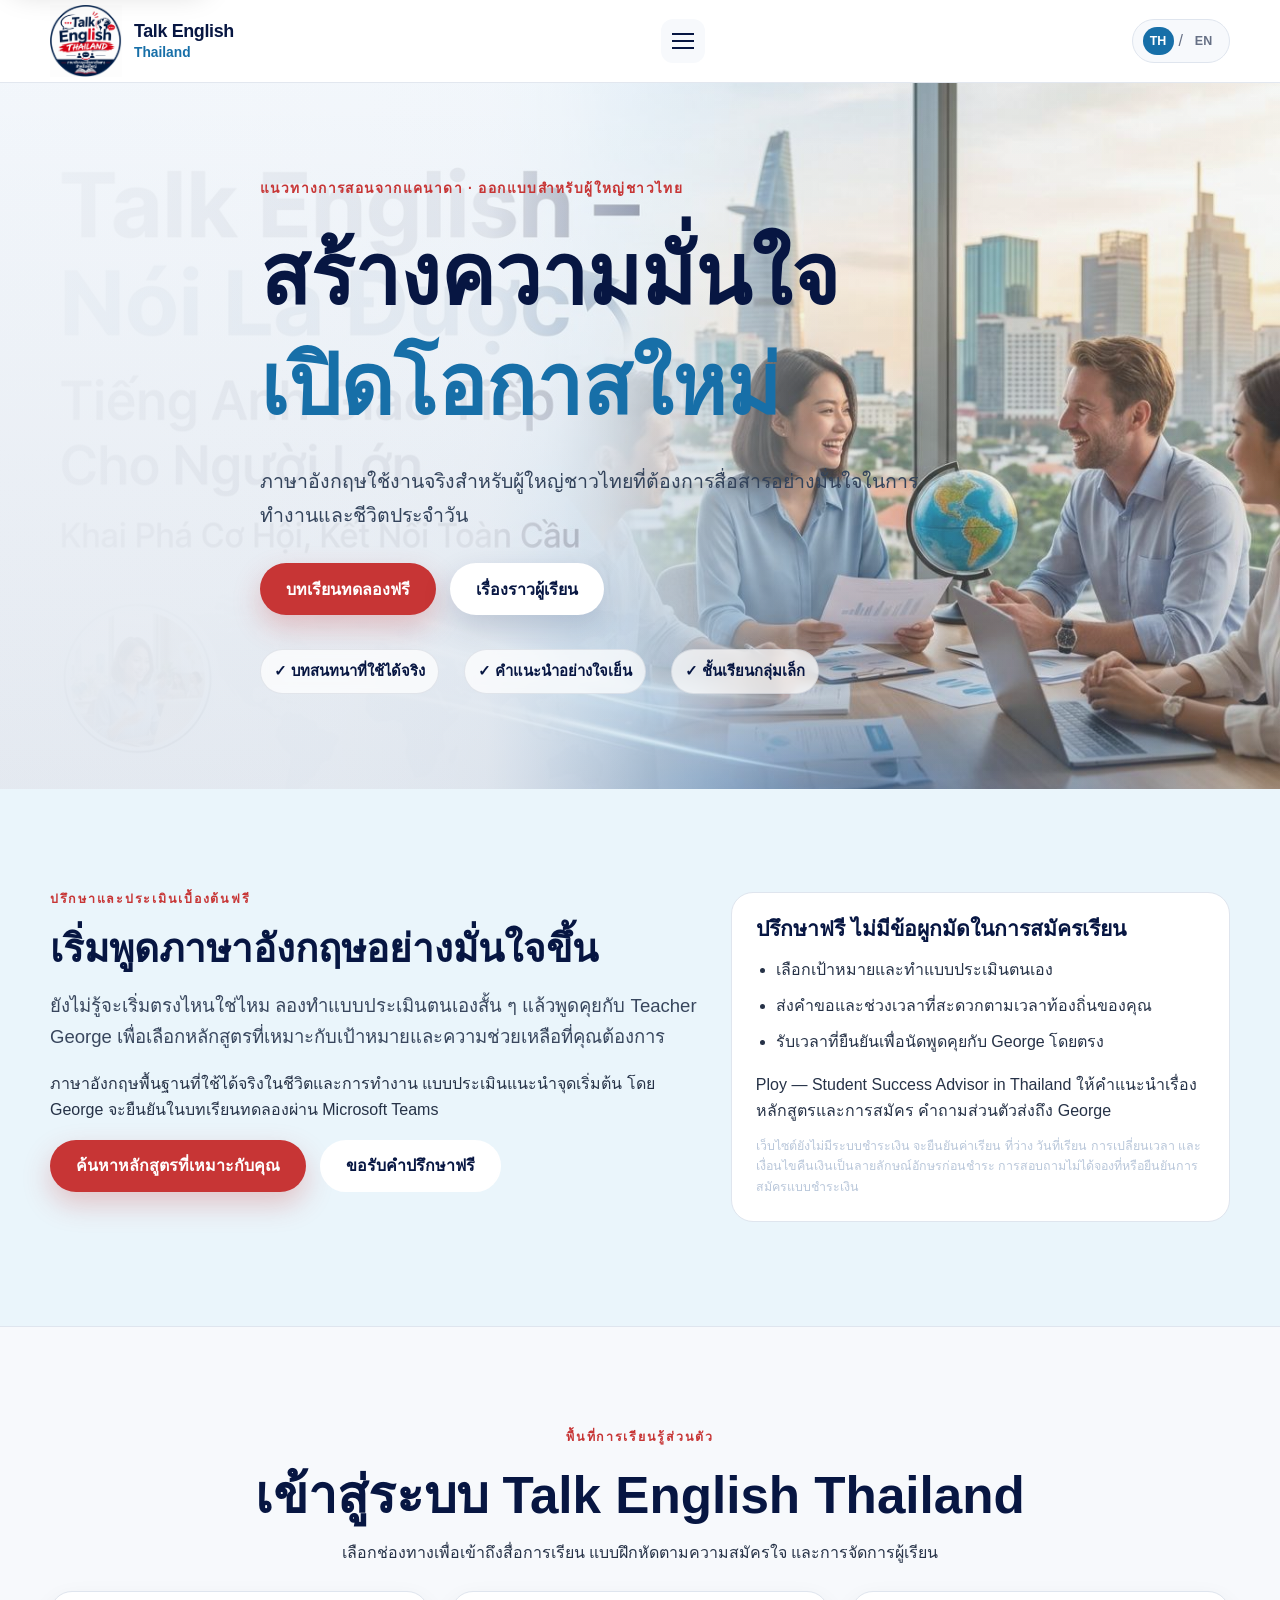
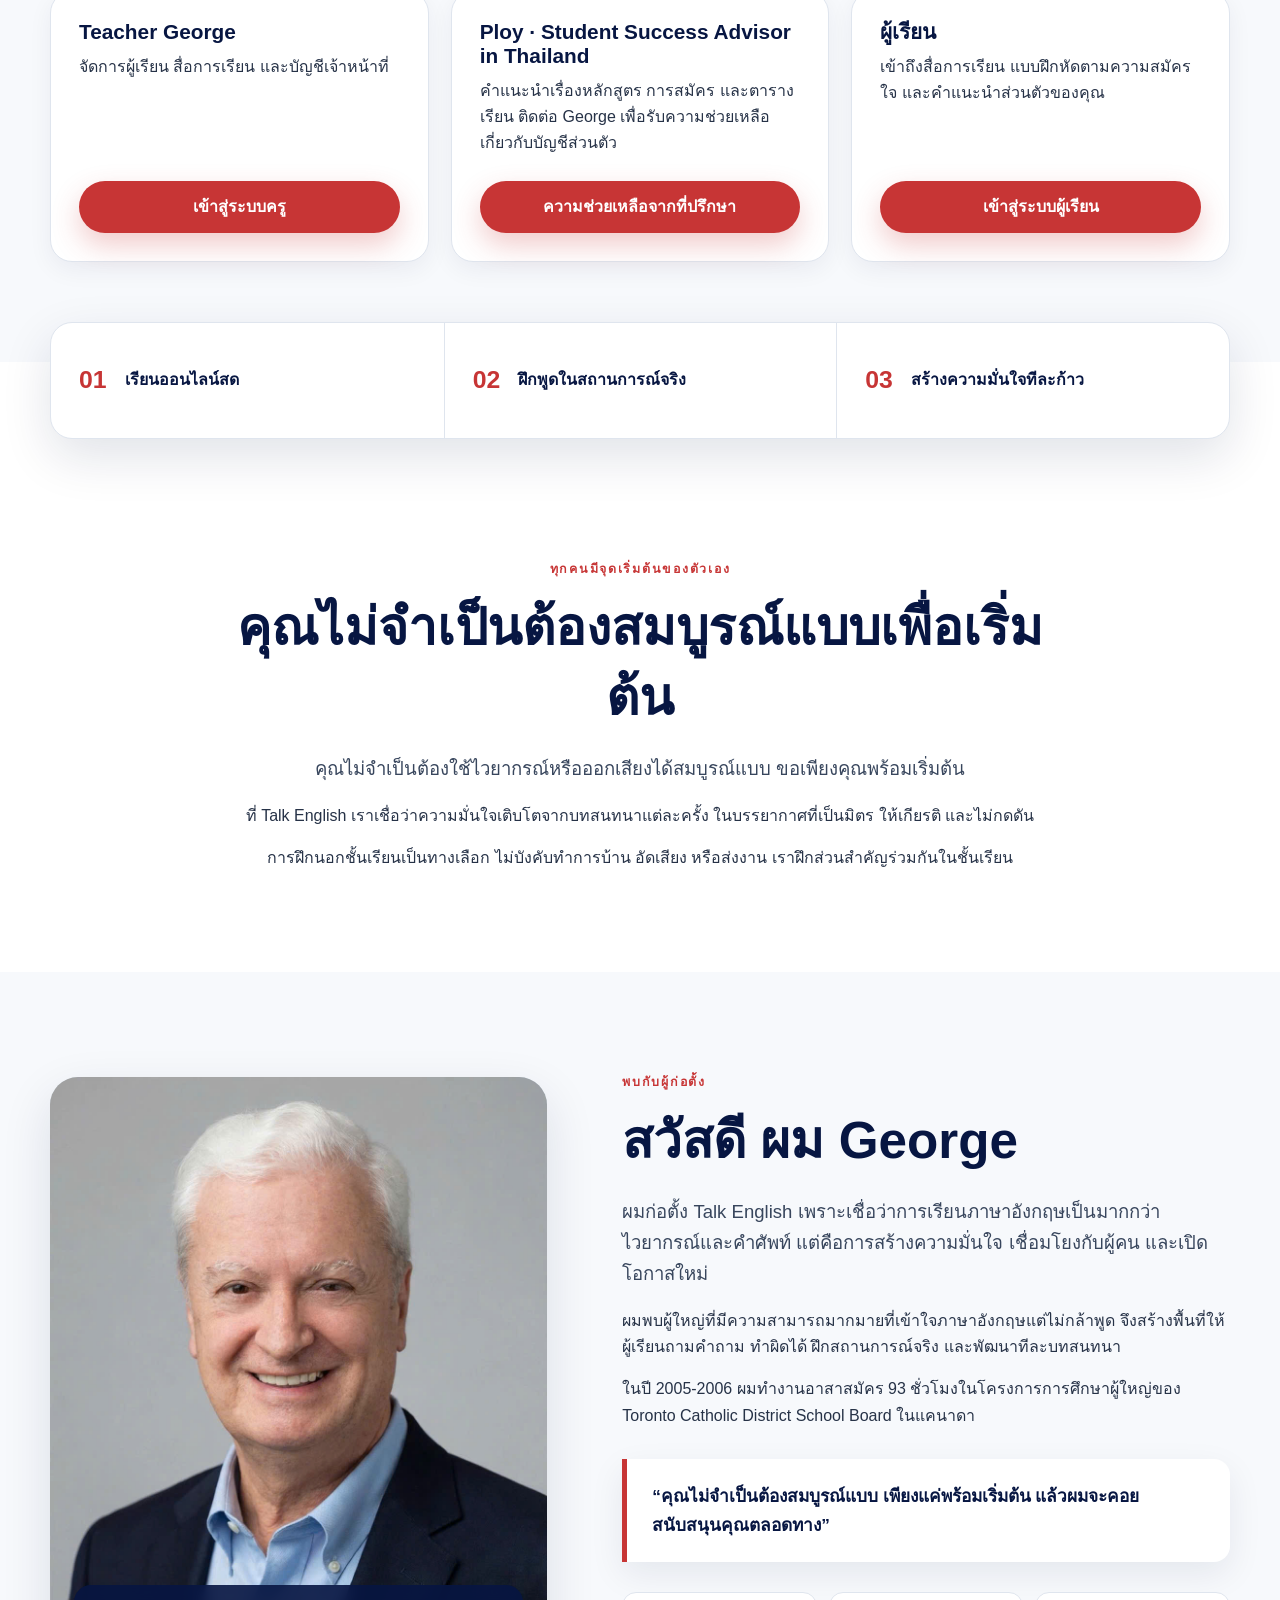
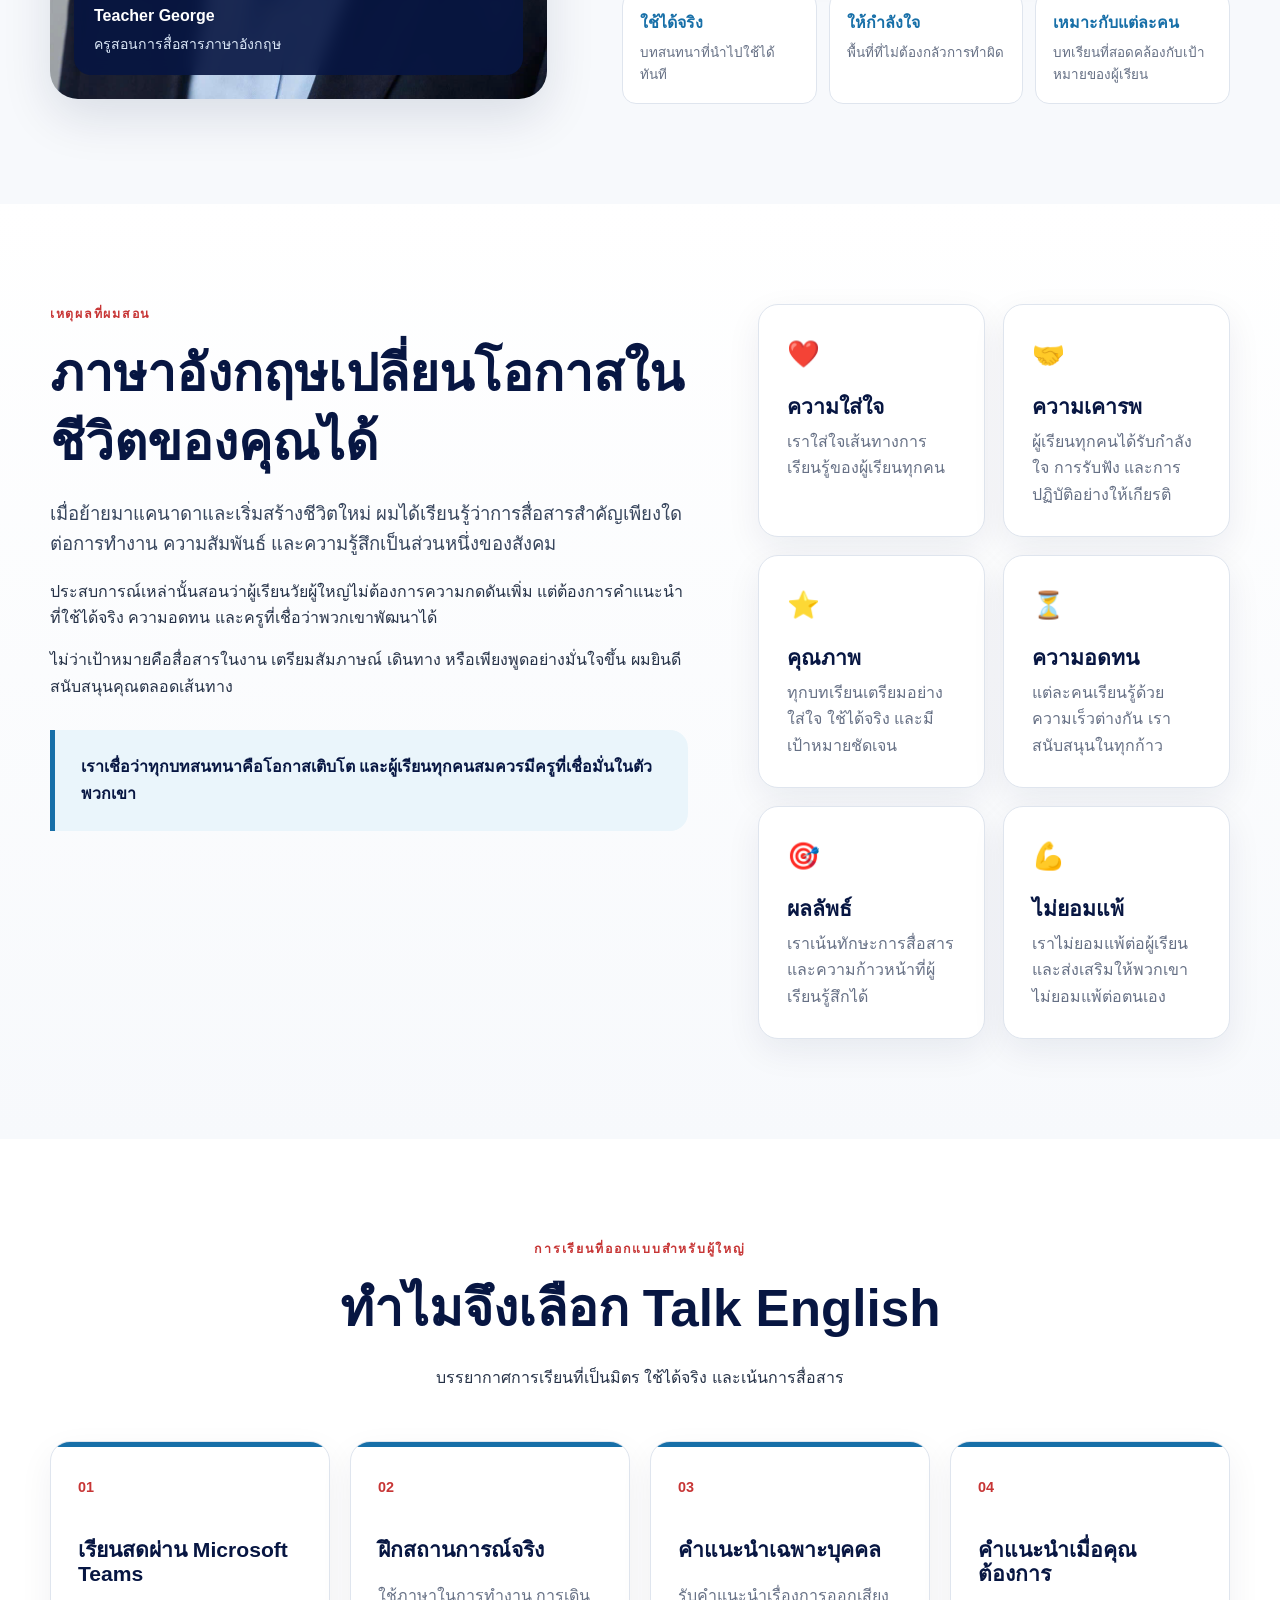
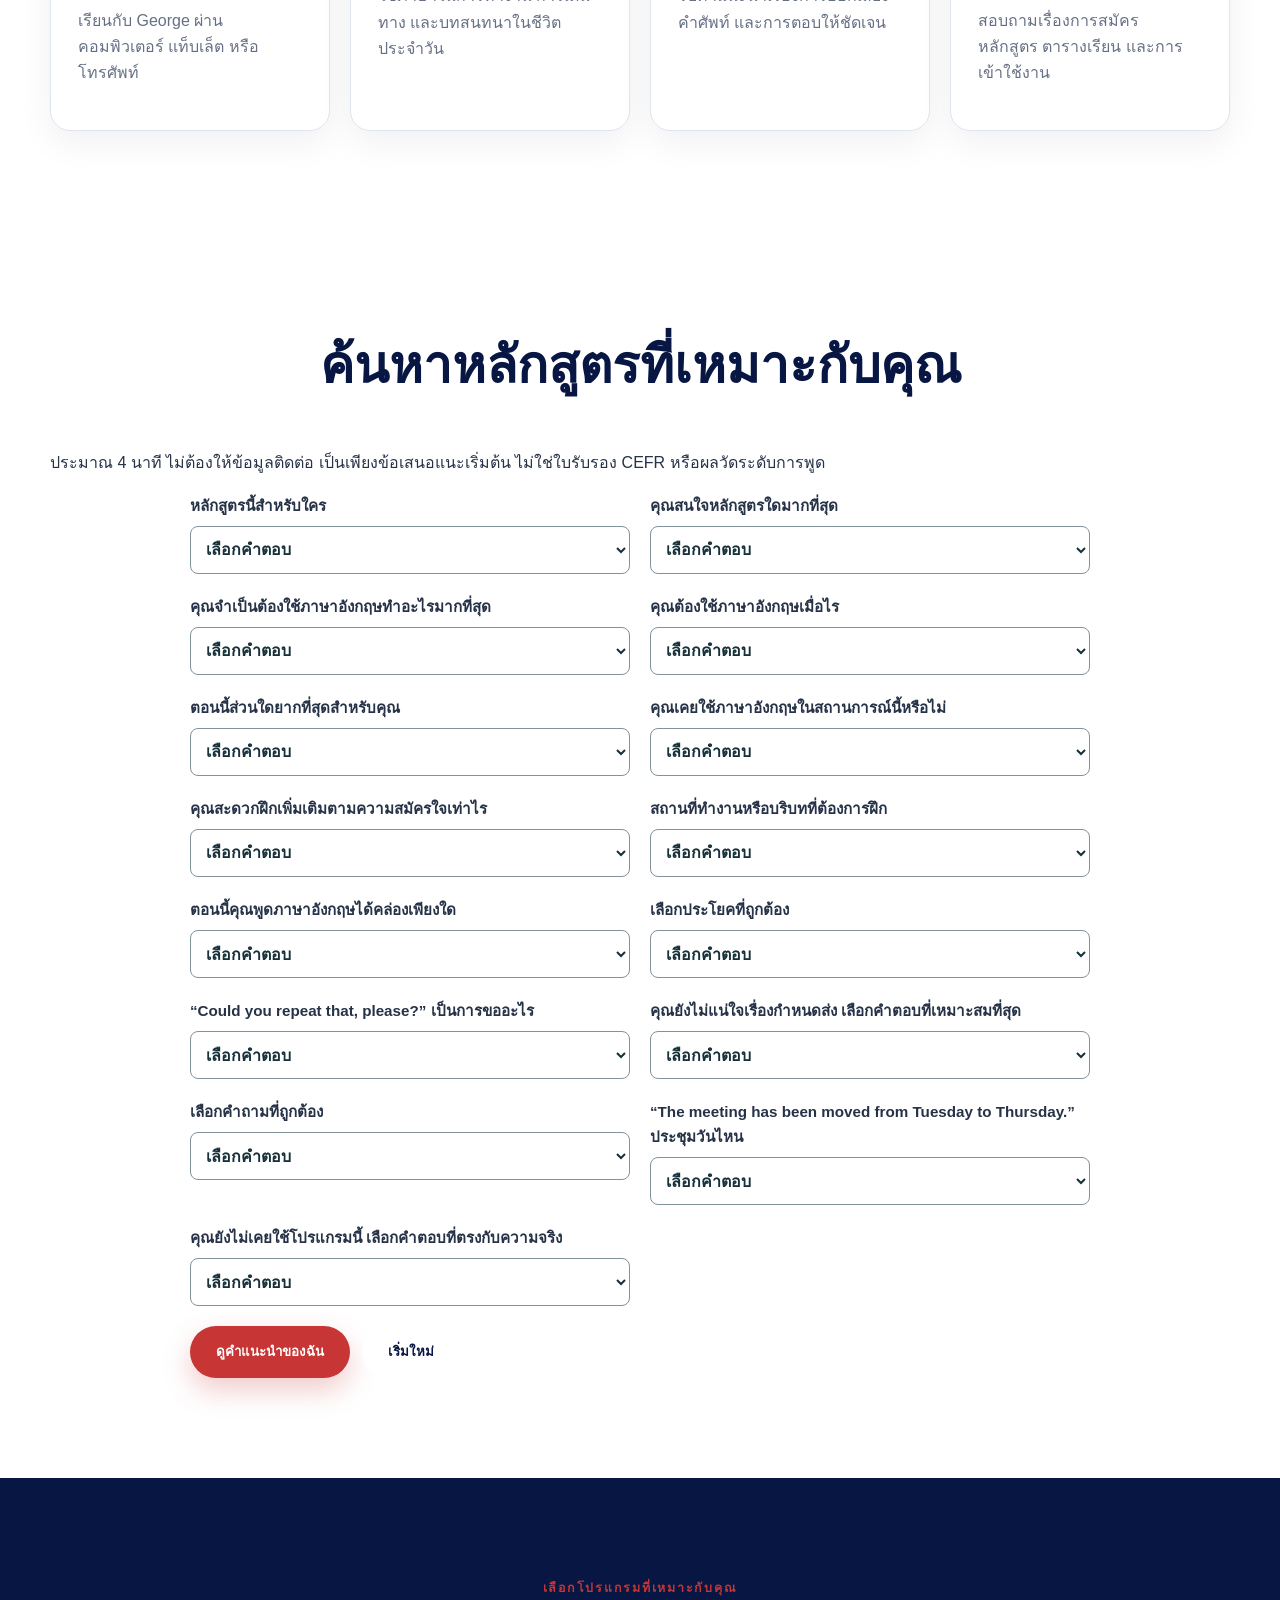
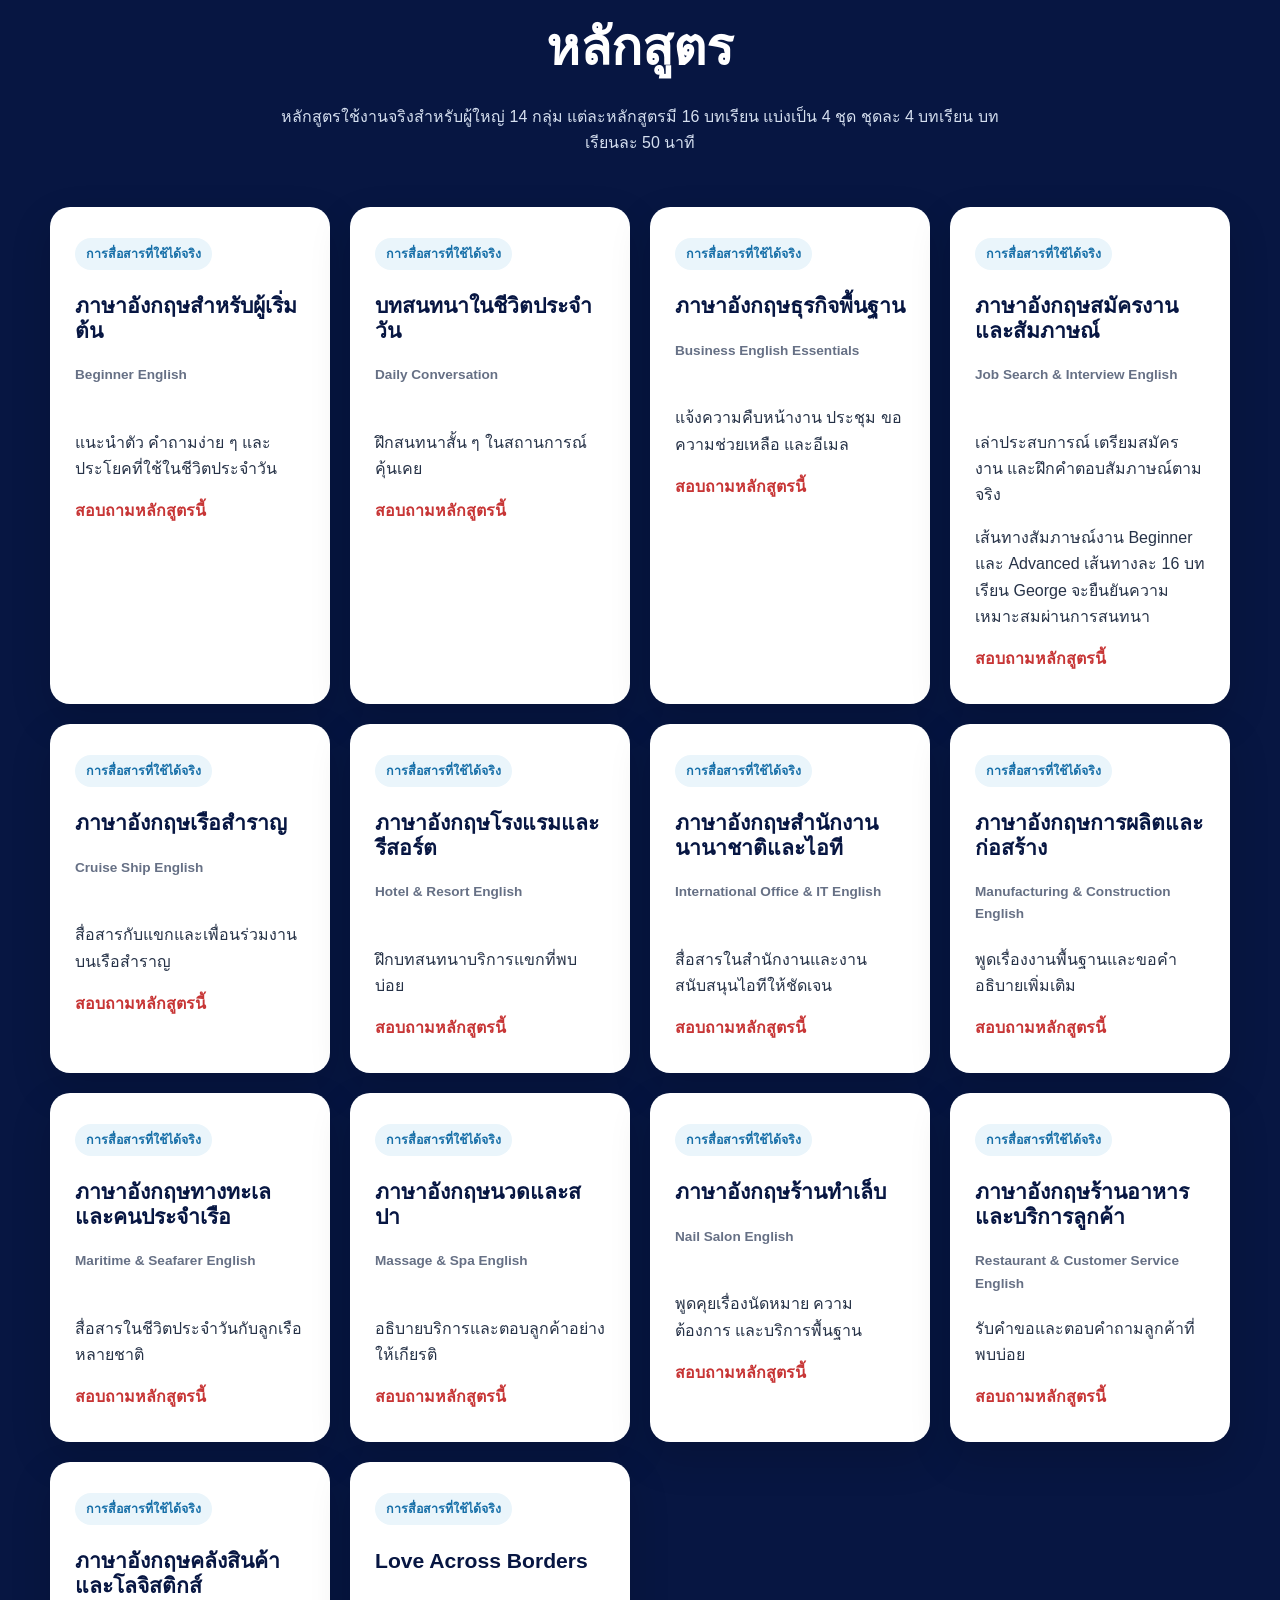
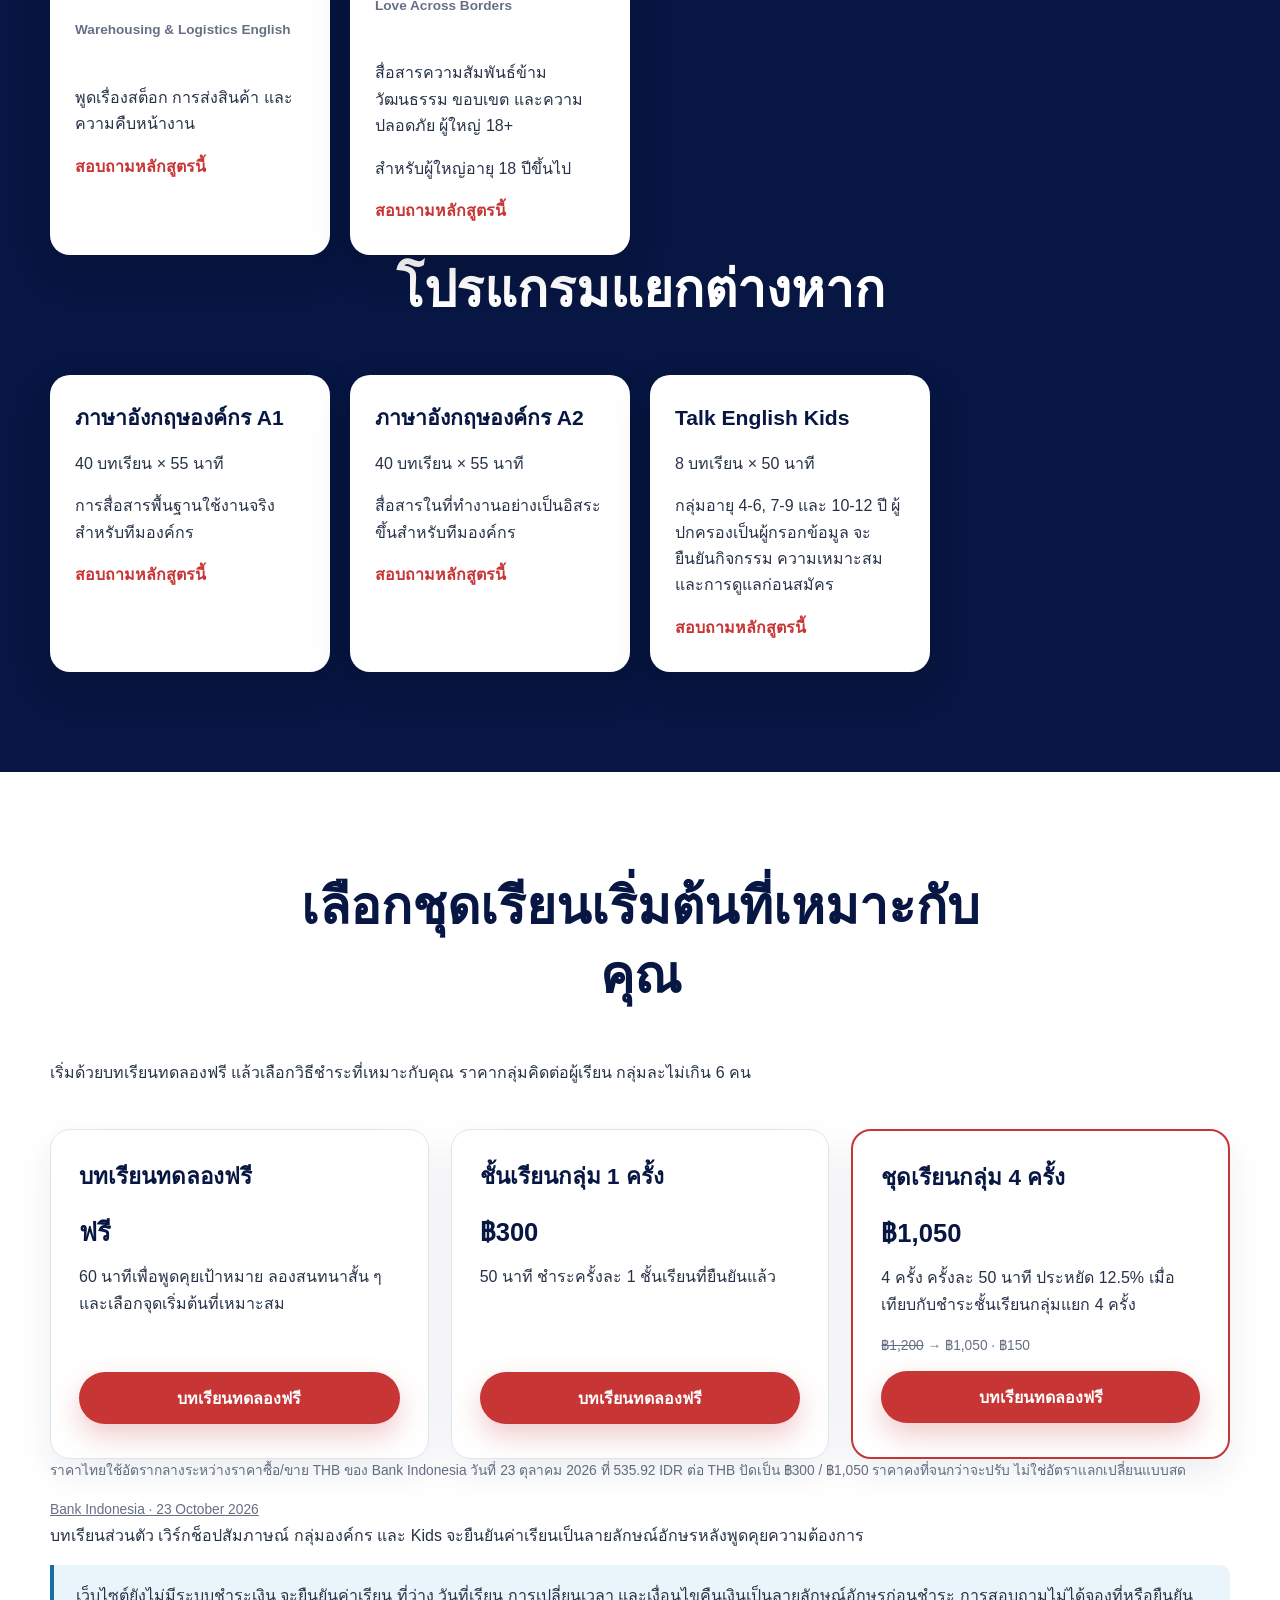
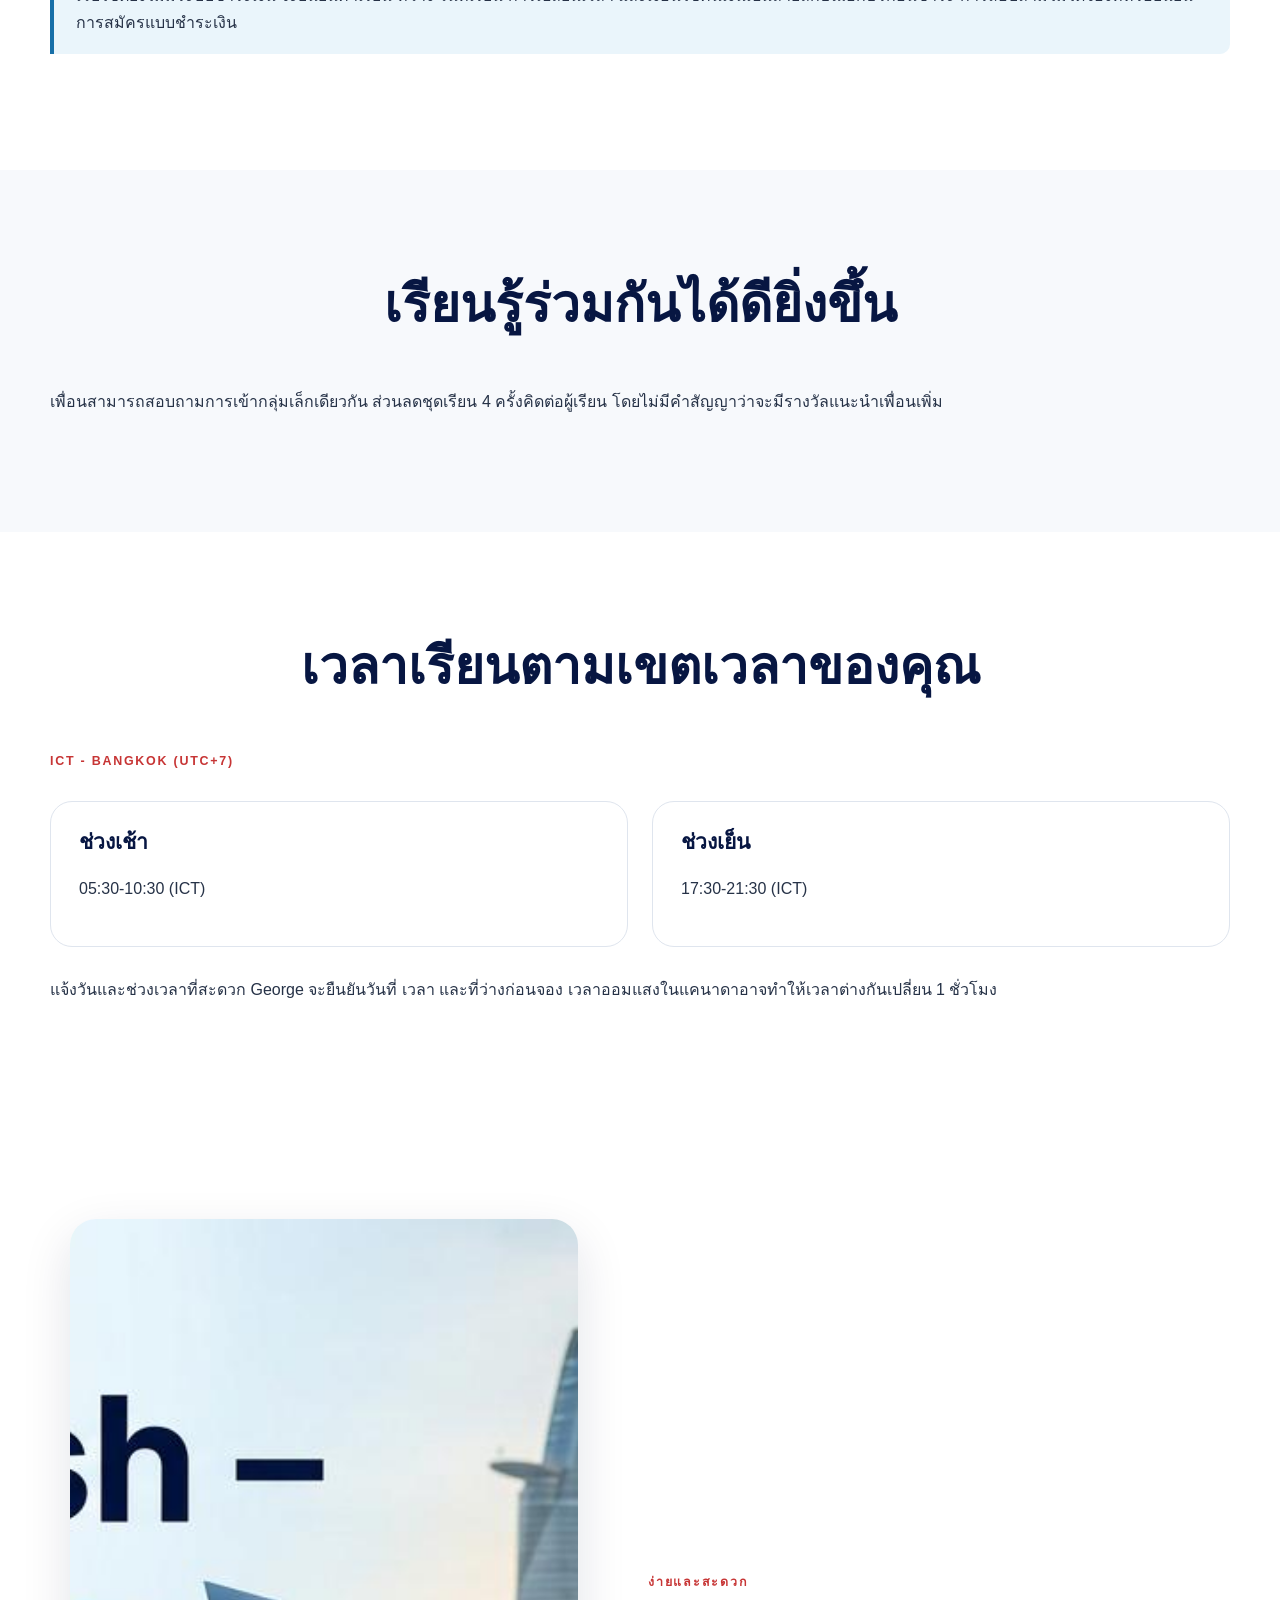
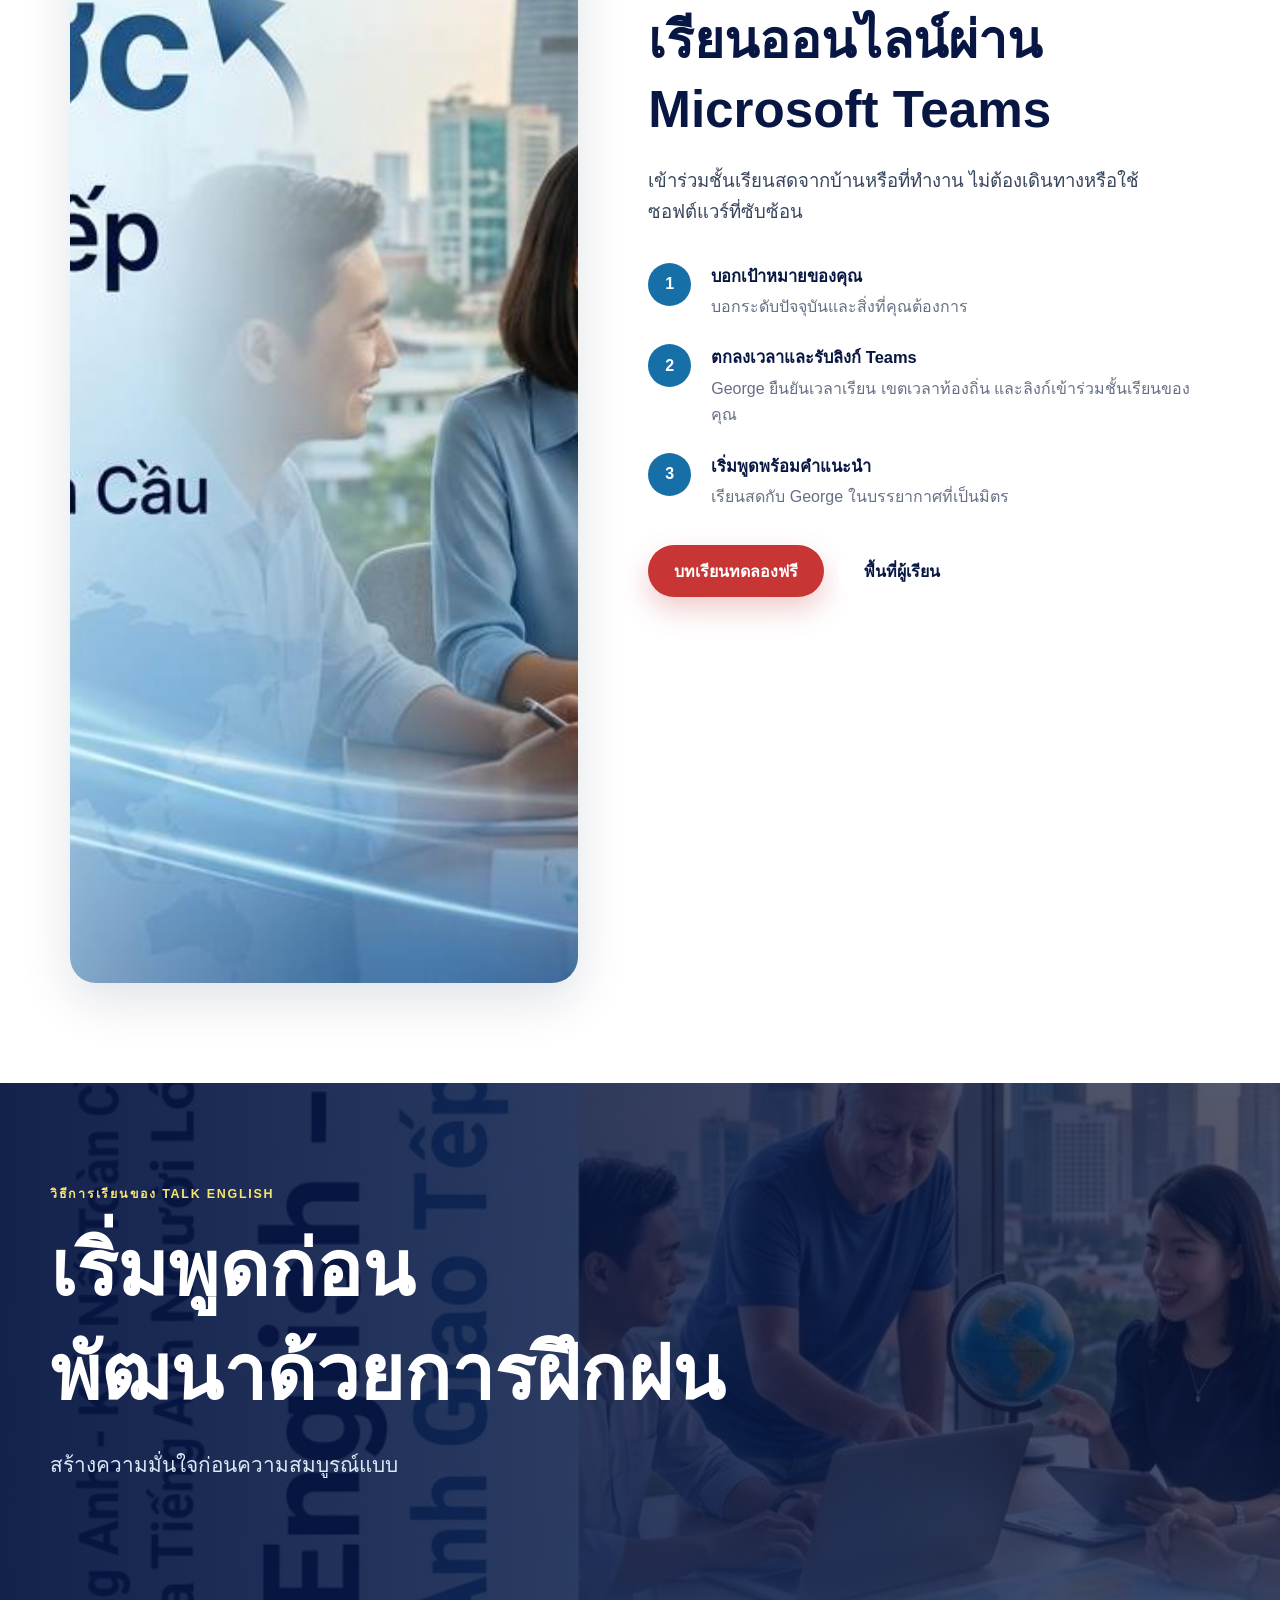
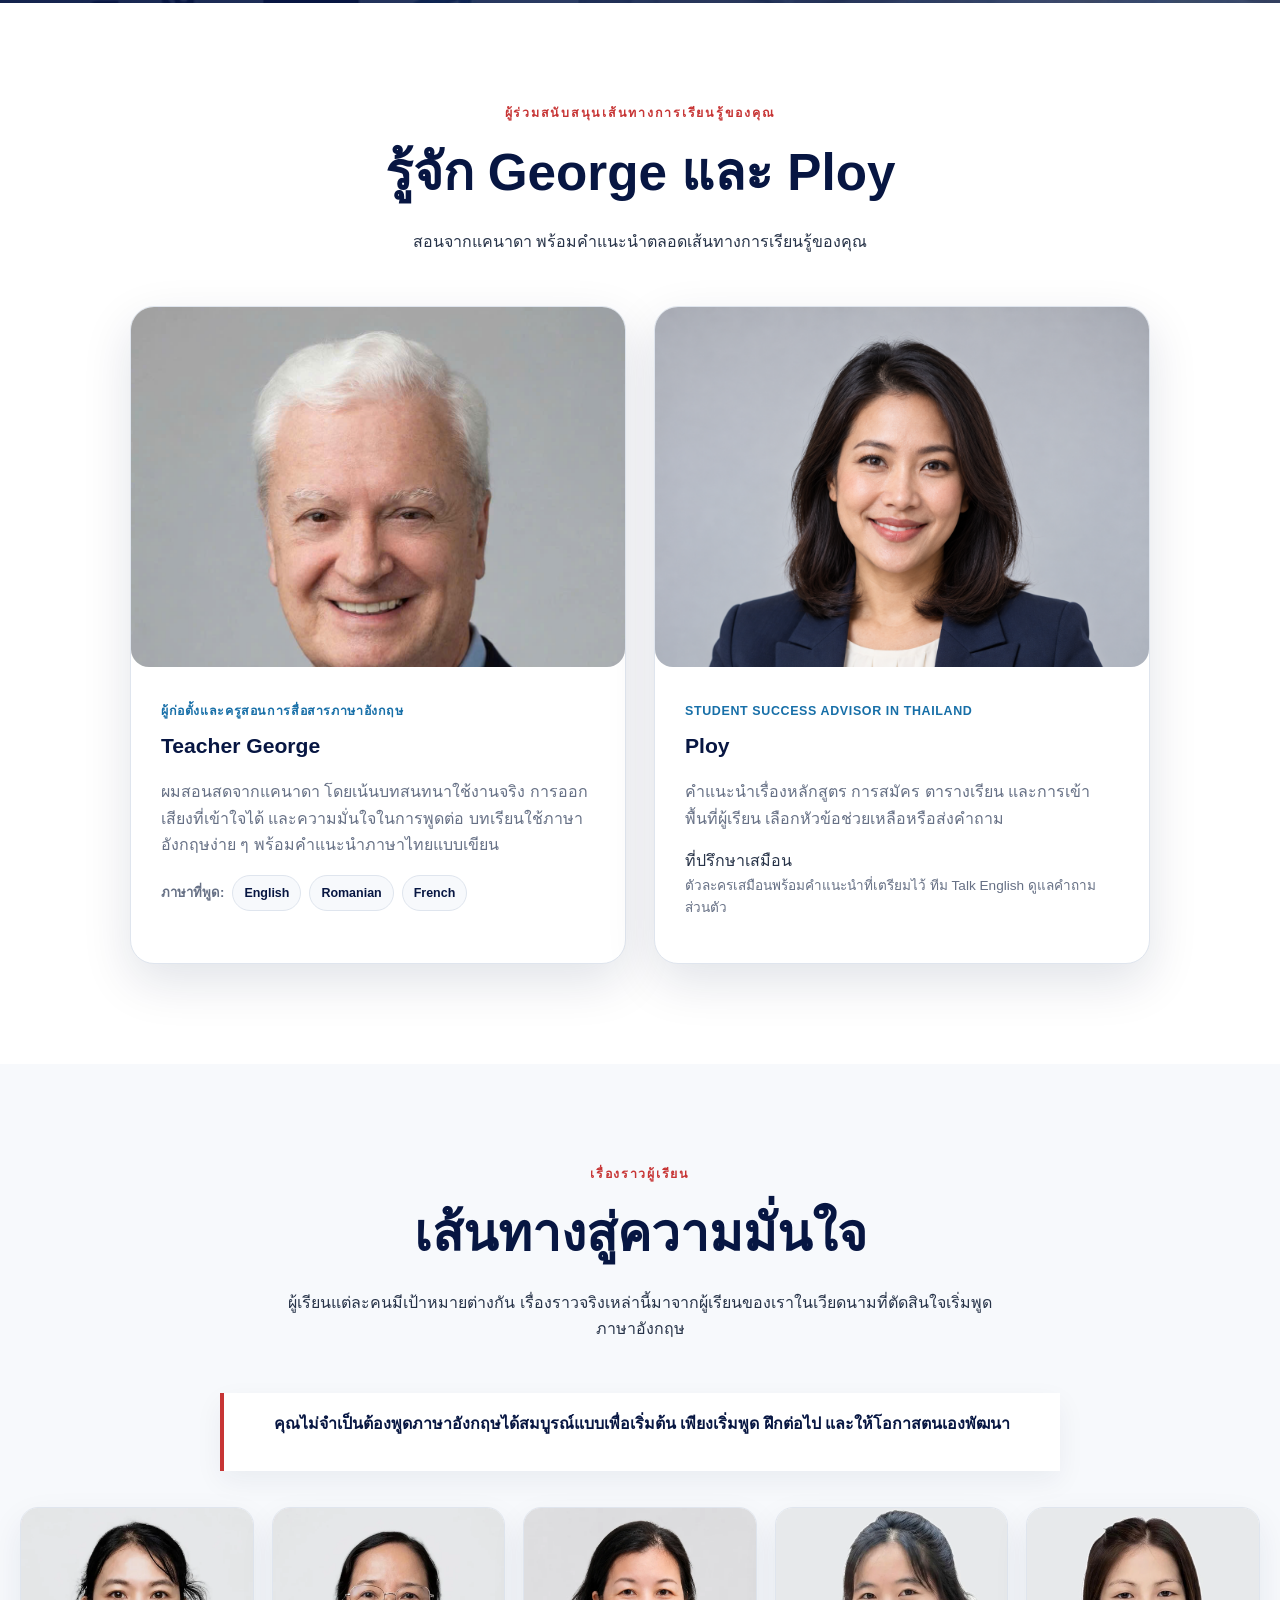
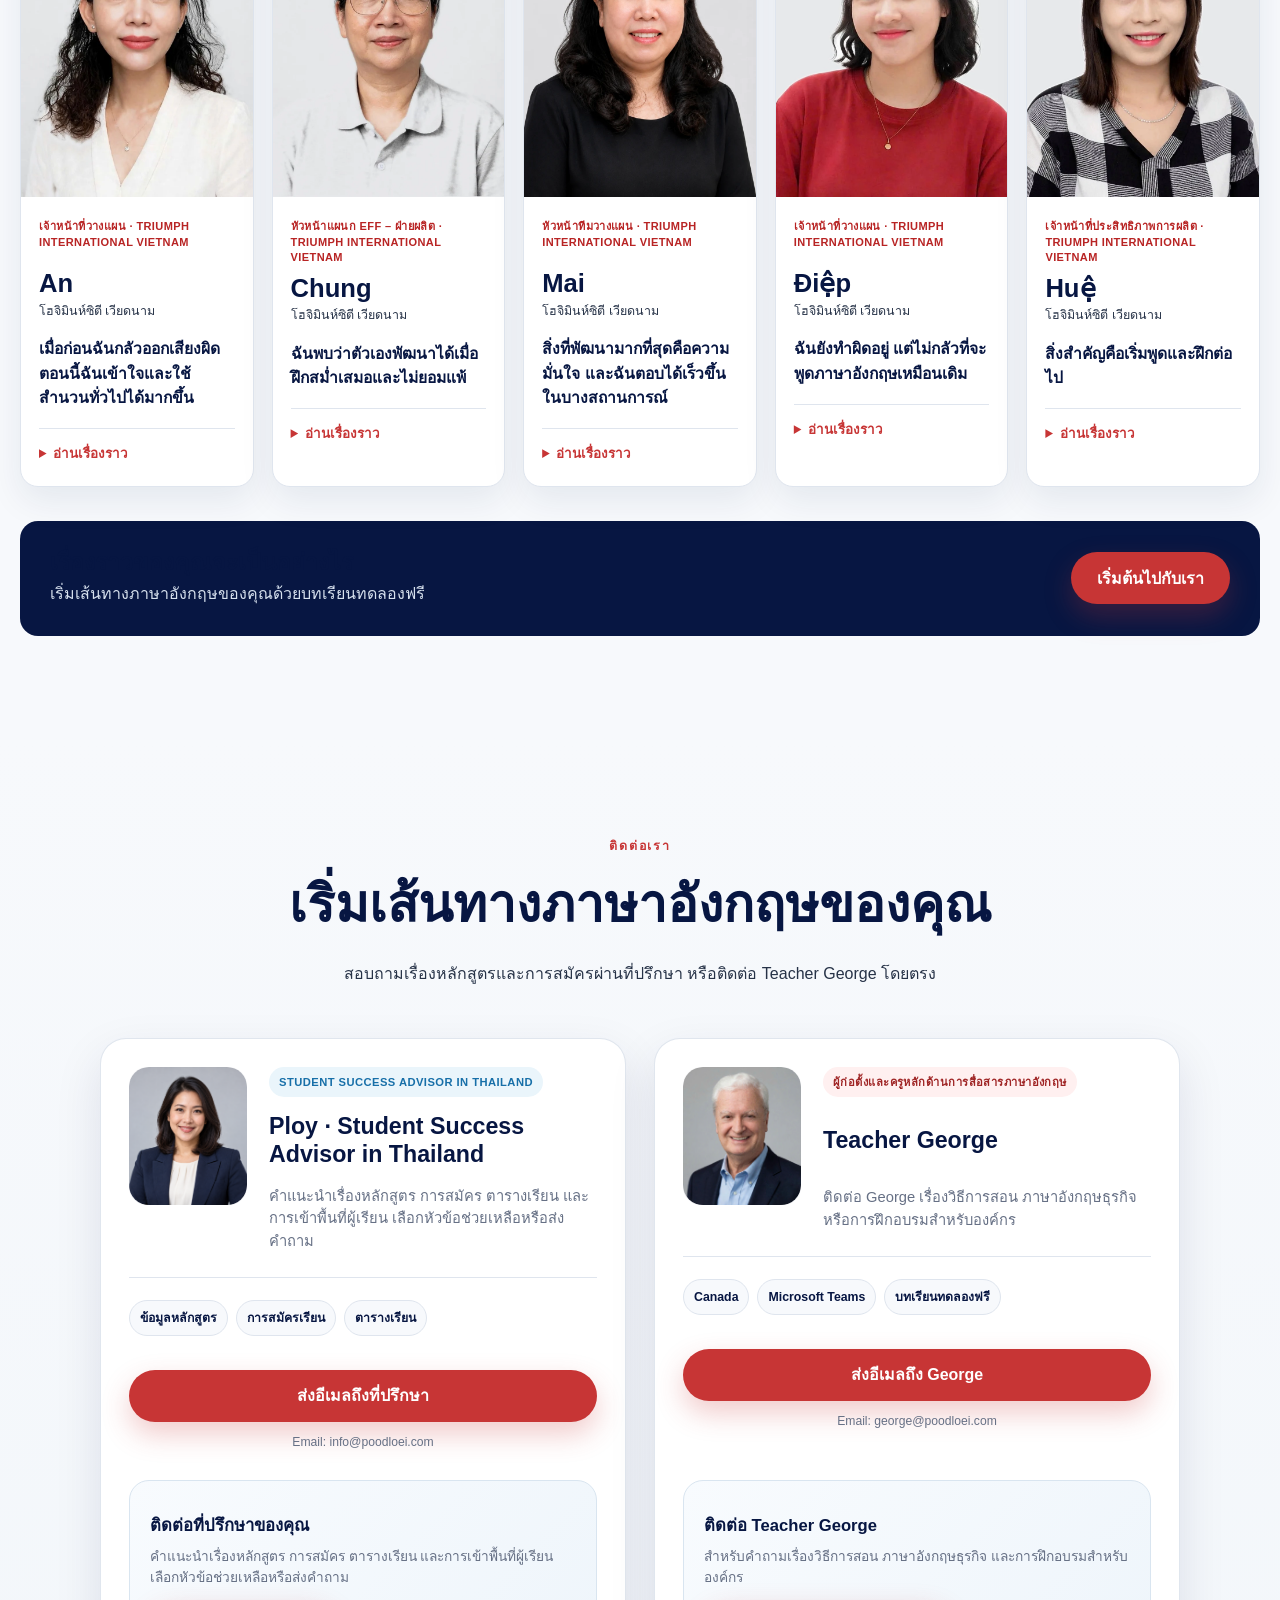
==== commit 230b0fcd: "Restore Vietnam reference layout and localized content" ====
--- a/index.html
+++ b/index.html
@@ -1 +1,494 @@
-<!doctype html><html lang="th"><head><meta charset="utf-8"><meta name="viewport" content="width=device-width,initial-scale=1"><title>สร้างความมั่นใจ เปิดโอกาสใหม่ | Talk English Thailand</title><meta name="description" content="ภาษาอังกฤษเพื่อการสื่อสารสำหรับผู้ใหญ่ที่ต้องการความมั่นใจในการทำงานและชีวิตประจำวัน"><link rel="canonical" href="https://poodloei.com/"><meta property="og:url" content="https://poodloei.com/"><meta property="og:type" content="website"><meta property="og:title" content="สร้างความมั่นใจ เปิดโอกาสใหม่ | Talk English Thailand"><meta property="og:description" content="ภาษาอังกฤษเพื่อการสื่อสารสำหรับผู้ใหญ่ที่ต้องการความมั่นใจในการทำงานและชีวิตประจำวัน"><meta property="og:locale" content="th_TH"><meta property="og:image" content="https://poodloei.com/images/country-logo.png"><meta name="twitter:card" content="summary"><meta name="theme-color" content="#071642"><meta name="color-scheme" content="light"><script type="application/ld+json">{"@context": "https://schema.org", "@type": "EducationalOrganization", "name": "Talk English Thailand", "url": "https://poodloei.com/", "email": "info@poodloei.com", "description": "ภาษาอังกฤษเพื่อการสื่อสารสำหรับผู้ใหญ่ที่ต้องการความมั่นใจในการทำงานและชีวิตประจำวัน"}</script><link rel="stylesheet" href="css/style.css?v=20261023-vietnam-portraits-v4"><link rel="stylesheet" href="css/country.css?v=20261023-vietnam-portraits-v4"></head><body data-page-title="hero"><a class="skip-link" href="#main-content"><span data-i18n="skip" >ข้ามไปเนื้อหาหลัก</span></a><header class="site-header"><div class="header-container"><a class="brand" href="index.html"><img src="images/country-logo.png" alt="Talk English Thailand" class="site-logo" width="72" height="72"><span class="brand-copy"><strong>Talk English</strong><small>Thailand</small></span></a><div class="header-tools"><div class="language-switch" aria-label="Language"><button type="button" class="language-button" data-language="th" aria-pressed="true">TH</button><button type="button" class="language-button" data-language="en" aria-pressed="false">EN</button></div><button type="button" class="menu-toggle" aria-controls="main-navigation" aria-expanded="false"><span data-i18n="menu" >เมนู</span></button></div><nav class="main-navigation" id="main-navigation" aria-label="Main navigation"><a href="index.html#top"><span data-i18n="home" >หน้าแรก</span></a><a href="index.html#george"><span data-i18n="about" >เกี่ยวกับ George</span></a><a href="index.html#story"><span data-i18n="story" >เรื่องราวของเรา</span></a><a href="index.html#self-assessment"><span data-i18n="find" >ค้นหาหลักสูตรที่เหมาะกับคุณ</span></a><a href="index.html#courses"><span data-i18n="courses" >หลักสูตร</span></a><a href="index.html#student-stories"><span data-i18n="learners" >เรื่องราวผู้เรียน</span></a><a href="index.html#online"><span data-i18n="online" >เรียนออนไลน์</span></a><a href="index.html#faq"><span data-i18n="faq" >คำถามที่พบบ่อย</span></a><a href="index.html#contact"><span data-i18n="contact" >ติดต่อเรา</span></a><a href="student/"><span data-i18n="login" >พื้นที่ผู้เรียน</span></a><a class="nav-cta" href="#trial-form"><span data-i18n="trial"></span></a></nav></div></header><main id="main-content"><section id="top" class="hero-section"><div class="container hero-grid"><div class="hero-content"><p data-i18n="heroLabel" class="section-label">แนวทางการสอนจากแคนาดา · ภาษาอังกฤษใช้งานจริง</p><h1 data-i18n="hero" >สร้างความมั่นใจ เปิดโอกาสใหม่</h1><p data-i18n="intro" class="hero-description">ภาษาอังกฤษเพื่อการสื่อสารสำหรับผู้ใหญ่ที่ต้องการความมั่นใจในการทำงานและชีวิตประจำวัน</p><div class="hero-actions"><a class="button button-primary" href="#trial-form" ><span data-i18n="trial" >บทเรียนทดลองฟรี</span></a><a class="button button-secondary" href="#self-assessment" ><span data-i18n="find" >ค้นหาหลักสูตรที่เหมาะกับคุณ</span></a></div><p data-i18n="trust" class="hero-trust">บทสนทนาจริง · คำแนะนำอย่างใจเย็น · กลุ่มเล็ก</p></div><div class="hero-portrait"><img src="images/george.jpg" alt="Teacher George" width="420" height="500"><p>Teacher George · Canada</p></div></div></section><section class="section soft-section" id="free-assessment"><div class="container"><div class="section-heading"><h2 data-i18n="promoTitle" >เริ่มพูดภาษาอังกฤษอย่างมั่นใจขึ้น</h2></div><p data-i18n="promoText" >เลือกเป้าหมาย ลองแบบแนะนำหลักสูตรตามความสมัครใจ แล้วพูดคุยกับ Teacher George เพื่อเลือกจุดเริ่มต้น ไม่ต้องชำระเงินหรือสร้างบัญชีเพื่อสอบถามบทเรียนทดลอง</p><div class="action-row"><a class="button button-primary" href="#self-assessment" ><span data-i18n="find" >ค้นหาหลักสูตรที่เหมาะกับคุณ</span></a><a class="button button-secondary" href="#trial-form" ><span data-i18n="trial" >บทเรียนทดลองฟรี</span></a></div><p data-i18n="noPressure" class="small-note">ปรึกษาฟรี ไม่มีข้อผูกมัดในการสมัครเรียน</p></div></section><section class="section " id="confidence"><div class="container"><div class="section-heading"><h2 data-i18n="noPerfect" >ไม่ต้องสมบูรณ์แบบก็เริ่มได้</h2></div><p data-i18n="noPerfectText" >คุณถามคำถาม ทำผิด และฝึกได้ในบรรยากาศที่เป็นมิตรและให้เกียรติ เราสร้างความมั่นใจทีละบทสนทนา</p><p data-i18n="optionalPractice" class="notice">การฝึกนอกชั้นเรียนเป็นทางเลือก ไม่บังคับทำการบ้าน อัดเสียง หรือส่งงาน เราฝึกส่วนสำคัญร่วมกันในชั้นเรียน</p></div></section><section class="section soft-section" id="george"><div class="container"><div class="section-heading"><h2 data-i18n="founderTitle" >สวัสดี ผม George</h2></div><div class="split-grid"><img class="profile-image" src="images/george.jpg" alt="Teacher George" loading="lazy" width="340" height="400"><div><p data-i18n="founder" class="section-label">พบกับผู้ก่อตั้ง</p><p data-i18n="founderText" >ผมสอนสดจากแคนาดา โดยเน้นบทสนทนาใช้งานจริง การออกเสียงที่เข้าใจได้ และความมั่นใจในการพูดต่อ บทเรียนใช้ภาษาอังกฤษง่าย ๆ พร้อมคำแนะนำภาษาไทยแบบเขียน</p><p data-i18n="founderExperience" >ในปี 2005-2006 ผมทำงานอาสาสมัคร 93 ชั่วโมงในโครงการการศึกษาผู้ใหญ่ของ Toronto Catholic District School Board ในแคนาดา</p><p data-i18n="expansion" class="notice">สอนผู้เรียนในเวียดนาม และกำลังต้อนรับผู้เรียนในไทยและอินโดนีเซีย</p></div></div></div></section><section class="section " id="story"><div class="container"><div class="section-heading"><h2 data-i18n="storyTitle" >ภาษาเปิดโอกาสได้</h2></div><p data-i18n="storyText" >การย้ายมาแคนาดาทำให้ผมเห็นความสำคัญของการสื่อสารต่อการทำงาน ความสัมพันธ์ และความรู้สึกเป็นส่วนหนึ่ง ผู้ใหญ่ควรได้รับคำแนะนำที่ใช้ได้จริงและกำลังใจอย่างใจเย็น</p></div></section><section class="section soft-section" id="why"><div class="container"><div class="section-heading"><h2 data-i18n="why" >ทำไมจึงเลือก Talk English</h2></div><div class="benefit-grid"><article class="benefit-card"><h3 data-i18n="liveTitle" >เรียนสดผ่าน Microsoft Teams</h3><p data-i18n="liveText" >เรียนกับ George ผ่านคอมพิวเตอร์ แท็บเล็ต หรือโทรศัพท์</p></article><article class="benefit-card"><h3 data-i18n="realTitle" >ฝึกสถานการณ์จริง</h3><p data-i18n="realText" >ใช้ภาษาในการทำงาน การเดินทาง และบทสนทนาในชีวิตประจำวัน</p></article><article class="benefit-card"><h3 data-i18n="feedbackTitle" >คำแนะนำเฉพาะบุคคล</h3><p data-i18n="feedbackText" >รับคำแนะนำเรื่องการออกเสียง คำศัพท์ และการตอบให้ชัดเจน</p></article><article class="benefit-card"><h3 data-i18n="supportTitle" >คำแนะนำเมื่อคุณต้องการ</h3><p data-i18n="supportText" >สอบถามเรื่องการสมัคร หลักสูตร ตารางเรียน และการเข้าใช้งาน</p></article></div></div></section><section class="section " id="self-assessment"><div class="container"><div class="section-heading"><h2 data-i18n="find" >ค้นหาหลักสูตรที่เหมาะกับคุณ</h2></div><p data-i18n="assessmentIntro" >ประมาณ 4 นาที ไม่ต้องให้ข้อมูลติดต่อ เป็นเพียงข้อเสนอแนะเริ่มต้น ไม่ใช่ใบรับรอง CEFR หรือผลวัดระดับการพูด</p><form id="course-assessment" class="assessment-form" data-assessment-root="standalone"><label class="field" for="a-audience" data-group="shared"><span data-i18n="audience" id="label-a-audience">หลักสูตรนี้สำหรับใคร</span><select id="a-audience" aria-labelledby="label-a-audience" name="audience" data-assessment-name="audience" required><option value="" data-i18n="select">เลือกคำตอบ</option><option value="adult" data-i18n="adult">ผู้เรียนผู้ใหญ่</option><option value="kids" data-i18n="kids">เด็กอายุ 4-12 ปี ผู้ปกครองเป็นผู้กรอก</option></select></label><label class="field" for="a-interest" data-group="adult"><span data-i18n="interest" id="label-a-interest">คุณสนใจหลักสูตรใดมากที่สุด</span><select id="a-interest" aria-labelledby="label-a-interest" name="interest" data-assessment-name="interest" required><option value="" data-i18n="select">เลือกคำตอบ</option><option value="unsure" data-i18n="unsure">ยังไม่แน่ใจ ช่วยแนะนำให้ฉัน</option><option value="beginner" data-i18n="course_beginner">ภาษาอังกฤษสำหรับผู้เริ่มต้น</option><option value="daily" data-i18n="course_daily">บทสนทนาในชีวิตประจำวัน</option><option value="business" data-i18n="course_business">ภาษาอังกฤษธุรกิจพื้นฐาน</option><option value="interview" data-i18n="course_interview">ภาษาอังกฤษสมัครงานและสัมภาษณ์</option><option value="cruise" data-i18n="course_cruise">ภาษาอังกฤษเรือสำราญ</option><option value="hotel" data-i18n="course_hotel">ภาษาอังกฤษโรงแรมและรีสอร์ต</option><option value="office-it" data-i18n="course_office-it">ภาษาอังกฤษสำนักงานนานาชาติและไอที</option><option value="manufacturing-construction" data-i18n="course_manufacturing-construction">ภาษาอังกฤษการผลิตและก่อสร้าง</option><option value="maritime" data-i18n="course_maritime">ภาษาอังกฤษทางทะเลและคนประจำเรือ</option><option value="massage-spa" data-i18n="course_massage-spa">ภาษาอังกฤษนวดและสปา</option><option value="nail" data-i18n="course_nail">ภาษาอังกฤษร้านทำเล็บ</option><option value="restaurant-service" data-i18n="course_restaurant-service">ภาษาอังกฤษร้านอาหารและบริการลูกค้า</option><option value="warehousing-logistics" data-i18n="course_warehousing-logistics">ภาษาอังกฤษคลังสินค้าและโลจิสติกส์</option><option value="love-across-borders" data-i18n="course_love-across-borders">Love Across Borders</option><option value="corporate-a1" data-i18n="course_corporate-a1">ภาษาอังกฤษองค์กร A1</option><option value="corporate-a2" data-i18n="course_corporate-a2">ภาษาอังกฤษองค์กร A2</option></select></label><label class="field" for="a-task" data-group="adult"><span data-i18n="task" id="label-a-task">คุณจำเป็นต้องใช้ภาษาอังกฤษทำอะไรมากที่สุด</span><select id="a-task" aria-labelledby="label-a-task" name="task" data-assessment-name="task" required><option value="" data-i18n="select">เลือกคำตอบ</option><option value="daily" data-i18n="everyday">สนทนาในชีวิตประจำวัน</option><option value="business" data-i18n="work">การทำงาน การประชุม และอีเมล</option><option value="interview" data-i18n="interviewTask">การสมัครงานและสัมภาษณ์</option><option value="service" data-i18n="service">พูดคุยกับลูกค้า</option><option value="relationship" data-i18n="relationship">ความสัมพันธ์ข้ามวัฒนธรรม (18+)</option><option value="corporate" data-i18n="corporate">หลักสูตรสำหรับทีมองค์กร</option><option value="travel" data-i18n="travel">การเดินทางและสถานการณ์ทั่วไป</option></select></label><label class="field" for="a-urgency" data-group="adult"><span data-i18n="urgency" id="label-a-urgency">คุณต้องใช้ภาษาอังกฤษเมื่อไร</span><select id="a-urgency" aria-labelledby="label-a-urgency" name="urgency" data-assessment-name="urgency" required><option value="" data-i18n="select">เลือกคำตอบ</option><option value="now" data-i18n="now">เดือนนี้</option><option value="soon" data-i18n="soon">ภายใน 3 เดือน</option><option value="explore" data-i18n="explore">ยังไม่มีกำหนด</option></select></label><label class="field" for="a-skill" data-group="adult"><span data-i18n="skill" id="label-a-skill">ตอนนี้ส่วนใดยากที่สุดสำหรับคุณ</span><select id="a-skill" aria-labelledby="label-a-skill" name="skill" data-assessment-name="skill" required><option value="" data-i18n="select">เลือกคำตอบ</option><option value="start" data-i18n="skillStart">การสร้างประโยคง่าย ๆ</option><option value="listen" data-i18n="skillListen">การเข้าใจคำถาม</option><option value="reply" data-i18n="skillReply">การตอบคำถามต่อเนื่อง</option><option value="words" data-i18n="skillWords">การนึกคำศัพท์ที่เหมาะสม</option></select></label><label class="field" for="a-experience" data-group="adult"><span data-i18n="experience" id="label-a-experience">คุณเคยใช้ภาษาอังกฤษในสถานการณ์นี้หรือไม่</span><select id="a-experience" aria-labelledby="label-a-experience" name="experience" data-assessment-name="experience" required><option value="" data-i18n="select">เลือกคำตอบ</option><option value="never" data-i18n="never">ยังไม่เคย</option><option value="helped" data-i18n="helped">โดยมีคนช่วย</option><option value="independent" data-i18n="independent">ด้วยตนเอง</option></select></label><label class="field" for="a-practice" data-group="adult"><span data-i18n="practice" id="label-a-practice">คุณสะดวกฝึกเพิ่มเติมตามความสมัครใจเท่าไร</span><select id="a-practice" aria-labelledby="label-a-practice" name="practice" data-assessment-name="practice" required><option value="" data-i18n="select">เลือกคำตอบ</option><option value="little" data-i18n="little">น้อยมาก เน้นฝึกในชั้นเรียน</option><option value="some" data-i18n="some">เล็กน้อยระหว่างบทเรียน</option><option value="more" data-i18n="more">ฝึกเพิ่มเติมสม่ำเสมอตามความสมัครใจ</option></select></label><label class="field" for="a-sector" data-group="adult"><span data-i18n="sector" id="label-a-sector">สถานที่ทำงานหรือบริบทที่ต้องการฝึก</span><select id="a-sector" aria-labelledby="label-a-sector" name="sector" data-assessment-name="sector" required><option value="" data-i18n="select">เลือกคำตอบ</option><option value="none" data-i18n="unsure">ยังไม่แน่ใจ ช่วยแนะนำให้ฉัน</option><option value="cruise" data-i18n="course_cruise">ภาษาอังกฤษเรือสำราญ</option><option value="hotel" data-i18n="course_hotel">ภาษาอังกฤษโรงแรมและรีสอร์ต</option><option value="office-it" data-i18n="course_office-it">ภาษาอังกฤษสำนักงานนานาชาติและไอที</option><option value="manufacturing-construction" data-i18n="course_manufacturing-construction">ภาษาอังกฤษการผลิตและก่อสร้าง</option><option value="maritime" data-i18n="course_maritime">ภาษาอังกฤษทางทะเลและคนประจำเรือ</option><option value="massage-spa" data-i18n="course_massage-spa">ภาษาอังกฤษนวดและสปา</option><option value="nail" data-i18n="course_nail">ภาษาอังกฤษร้านทำเล็บ</option><option value="restaurant-service" data-i18n="course_restaurant-service">ภาษาอังกฤษร้านอาหารและบริการลูกค้า</option><option value="warehousing-logistics" data-i18n="course_warehousing-logistics">ภาษาอังกฤษคลังสินค้าและโลจิสติกส์</option></select></label><label class="field" for="a-confidence" data-group="adult"><span data-i18n="confidence" id="label-a-confidence">ตอนนี้คุณพูดภาษาอังกฤษได้คล่องเพียงใด</span><select id="a-confidence" aria-labelledby="label-a-confidence" name="confidence" data-assessment-name="confidence" required><option value="" data-i18n="select">เลือกคำตอบ</option><option value="0" data-i18n="confidence0">เพิ่งเริ่ม ต้องการความช่วยเหลือมาก</option><option value="1" data-i18n="confidence1">พูดประโยคสั้น ๆ โดยมีหยุดคิด</option><option value="2" data-i18n="confidence2">ตอบคำถามต่อเนื่องได้ด้วยตนเอง</option></select></label><label class="field" for="a-age" data-group="child"><span data-i18n="age" id="label-a-age">กลุ่มอายุของเด็ก</span><select id="a-age" aria-labelledby="label-a-age" name="age" data-assessment-name="age" required><option value="" data-i18n="select">เลือกคำตอบ</option><option value="4-6" data-i18n="age46">4-6</option><option value="7-9" data-i18n="age79">7-9</option><option value="10-12" data-i18n="age1012">10-12</option></select></label><label class="field" for="a-childGoal" data-group="child"><span data-i18n="childGoal" id="label-a-childGoal">เป้าหมายหลักของเด็ก</span><select id="a-childGoal" aria-labelledby="label-a-childGoal" name="childGoal" data-assessment-name="childGoal" required><option value="" data-i18n="select">เลือกคำตอบ</option><option value="speaking" data-i18n="childSpeaking">มั่นใจในการใช้ภาษาอังกฤษง่าย ๆ</option><option value="play" data-i18n="childPlay">เพลง นิทาน และกิจกรรมสนุก ๆ</option></select></label><label class="field" for="a-childSetting" data-group="child"><span data-i18n="childSetting" id="label-a-childSetting">รูปแบบการเรียนที่ต้องการ</span><select id="a-childSetting" aria-labelledby="label-a-childSetting" name="childSetting" data-assessment-name="childSetting" required><option value="" data-i18n="select">เลือกคำตอบ</option><option value="parent" data-i18n="parent">พูดคุยกับผู้ปกครอง</option><option value="group" data-i18n="smallGroup">กลุ่มเล็ก</option></select></label><label class="field" for="a-q1" data-group="adult"><span data-i18n="q1" id="label-a-q1">เลือกประโยคที่ถูกต้อง</span><select id="a-q1" aria-labelledby="label-a-q1" name="q1" data-assessment-name="q1" required><option value="" data-i18n="select">เลือกคำตอบ</option><option value="0" data-i18n="q1a">She work here.</option><option value="1" data-i18n="q1b">She works here.</option><option value="0b" data-i18n="q1c">She working here.</option></select></label><label class="field" for="a-q2" data-group="adult"><span data-i18n="q2" id="label-a-q2">“Could you repeat that, please?” เป็นการขออะไร</span><select id="a-q2" aria-labelledby="label-a-q2" name="q2" data-assessment-name="q2" required><option value="" data-i18n="select">เลือกคำตอบ</option><option value="0" data-i18n="endCall">จบการโทร</option><option value="0b" data-i18n="confirmUnderstanding">ยืนยันว่าเข้าใจ</option><option value="1" data-i18n="repeat">ขอให้พูดอีกครั้ง</option></select></label><label class="field" for="a-q3" data-group="adult"><span data-i18n="q3" id="label-a-q3">คุณยังไม่แน่ใจเรื่องกำหนดส่ง เลือกคำตอบที่เหมาะสมที่สุด</span><select id="a-q3" aria-labelledby="label-a-q3" name="q3" data-assessment-name="q3" required><option value="" data-i18n="select">เลือกคำตอบ</option><option value="1" data-i18n="q3a">Could you confirm the deadline, please?</option><option value="0" data-i18n="q3b">I guarantee it is finished.</option><option value="0b" data-i18n="q3c">I will guess the time.</option></select></label><label class="field" for="a-q4" data-group="adult"><span data-i18n="q4" id="label-a-q4">เลือกคำถามที่ถูกต้อง</span><select id="a-q4" aria-labelledby="label-a-q4" name="q4" data-assessment-name="q4" required><option value="" data-i18n="select">เลือกคำตอบ</option><option value="0" data-i18n="q4a">Where you work?</option><option value="1" data-i18n="q4b">Where do you work?</option><option value="0b" data-i18n="q4c">Where does you work?</option></select></label><label class="field" for="a-q5" data-group="adult"><span data-i18n="q5" id="label-a-q5">“The meeting has been moved from Tuesday to Thursday.” ประชุมวันไหน</span><select id="a-q5" aria-labelledby="label-a-q5" name="q5" data-assessment-name="q5" required><option value="" data-i18n="select">เลือกคำตอบ</option><option value="0" data-i18n="tuesday">Tuesday</option><option value="1" data-i18n="thursday">Thursday</option><option value="0b" data-i18n="bothDays">ทั้งสองวัน</option></select></label><label class="field" for="a-q6" data-group="adult"><span data-i18n="q6" id="label-a-q6">คุณยังไม่เคยใช้โปรแกรมนี้ เลือกคำตอบที่ตรงกับความจริง</span><select id="a-q6" aria-labelledby="label-a-q6" name="q6" data-assessment-name="q6" required><option value="" data-i18n="select">เลือกคำตอบ</option><option value="0" data-i18n="q6a">I am an expert in it.</option><option value="0b" data-i18n="q6b">I have used it for years.</option><option value="1" data-i18n="q6c">I have not used it yet, but I am willing to learn.</option></select></label><div class="form-full action-row"><button type="submit" class="button button-primary"><span data-i18n="recommend" >ดูคำแนะนำของฉัน</span></button><button type="reset" class="button button-secondary"><span data-i18n="reset" >เริ่มใหม่</span></button></div></form><section class="assessment-result" id="assessment-result" hidden tabindex="-1" aria-labelledby="result-heading"><h3 data-i18n="recommendation" id="result-heading">จุดเริ่มต้นที่แนะนำ</h3><p id="assessment-course" class="result-course"></p><p id="assessment-reason" class="preserve-lines"></p><a class="button button-primary" href="#trial-form" id="assessment-register"><span data-i18n="registerWithResult" >ขอทดลองเรียนพร้อมคำแนะนำนี้</span></a></section></div></section><section class="section soft-section" id="courses"><div class="container"><div class="section-heading"><h2 data-i18n="courses" >หลักสูตร</h2></div><p data-i18n="catalogIntro" >หลักสูตรใช้งานจริงสำหรับผู้ใหญ่ 14 กลุ่ม แต่ละหลักสูตรมี 16 บทเรียน แบ่งเป็น 4 ชุด ชุดละ 4 บทเรียน บทเรียนละ 50 นาที</p><p data-i18n="materialsNotice" class="notice">สื่อภาษาไทยฉบับเต็มยังอยู่ระหว่างตรวจทาน การสอบถามหลักสูตรไม่ได้ยืนยันว่าทุกบทเรียนพร้อมในพื้นที่ผู้เรียน จะยืนยันความพร้อมก่อนสมัคร</p><h3 data-i18n="adultCourses" >หลักสูตรผู้ใหญ่และภาษาอังกฤษเฉพาะงาน</h3><div class="course-grid"><article class="course-card" data-course="beginner"><h3 data-i18n="course_beginner" >ภาษาอังกฤษสำหรับผู้เริ่มต้น</h3><p class="course-english">Beginner English</p><p data-i18n="desc_beginner" >แนะนำตัว คำถามง่าย ๆ และประโยคที่ใช้ในชีวิตประจำวัน</p><p class="course-duration">16 × 50 min</p><a href="#trial-form" class="course-enquiry" data-course-select="beginner"><span data-i18n="enquireCourse" >สอบถามหลักสูตรนี้</span> →</a></article><article class="course-card" data-course="daily"><h3 data-i18n="course_daily" >บทสนทนาในชีวิตประจำวัน</h3><p class="course-english">Daily Conversation</p><p data-i18n="desc_daily" >ฝึกสนทนาสั้น ๆ ในสถานการณ์คุ้นเคย</p><p class="course-duration">16 × 50 min</p><a href="#trial-form" class="course-enquiry" data-course-select="daily"><span data-i18n="enquireCourse" >สอบถามหลักสูตรนี้</span> →</a></article><article class="course-card" data-course="business"><h3 data-i18n="course_business" >ภาษาอังกฤษธุรกิจพื้นฐาน</h3><p class="course-english">Business English Essentials</p><p data-i18n="desc_business" >แจ้งความคืบหน้างาน ประชุม ขอความช่วยเหลือ และอีเมล</p><p class="course-duration">16 × 50 min</p><a href="#trial-form" class="course-enquiry" data-course-select="business"><span data-i18n="enquireCourse" >สอบถามหลักสูตรนี้</span> →</a></article><article class="course-card" data-course="interview"><h3 data-i18n="course_interview" >ภาษาอังกฤษสมัครงานและสัมภาษณ์</h3><p class="course-english">Job Search &amp; Interview English</p><p data-i18n="desc_interview" >เล่าประสบการณ์ เตรียมสมัครงาน และฝึกคำตอบสัมภาษณ์ตามจริง</p><p class="course-duration">16 × 50 min</p><a href="#trial-form" class="course-enquiry" data-course-select="interview"><span data-i18n="enquireCourse" >สอบถามหลักสูตรนี้</span> →</a></article><article class="course-card" data-course="cruise"><h3 data-i18n="course_cruise" >ภาษาอังกฤษเรือสำราญ</h3><p class="course-english">Cruise Ship English</p><p data-i18n="desc_cruise" >สื่อสารกับแขกและเพื่อนร่วมงานบนเรือสำราญ</p><p class="course-duration">16 × 50 min</p><a href="#trial-form" class="course-enquiry" data-course-select="cruise"><span data-i18n="enquireCourse" >สอบถามหลักสูตรนี้</span> →</a></article><article class="course-card" data-course="hotel"><h3 data-i18n="course_hotel" >ภาษาอังกฤษโรงแรมและรีสอร์ต</h3><p class="course-english">Hotel &amp; Resort English</p><p data-i18n="desc_hotel" >ฝึกบทสนทนาบริการแขกที่พบบ่อย</p><p class="course-duration">16 × 50 min</p><a href="#trial-form" class="course-enquiry" data-course-select="hotel"><span data-i18n="enquireCourse" >สอบถามหลักสูตรนี้</span> →</a></article><article class="course-card" data-course="office-it"><h3 data-i18n="course_office-it" >ภาษาอังกฤษสำนักงานนานาชาติและไอที</h3><p class="course-english">International Office &amp; IT English</p><p data-i18n="desc_office-it" >สื่อสารในสำนักงานและงานสนับสนุนไอทีให้ชัดเจน</p><p class="course-duration">16 × 50 min</p><a href="#trial-form" class="course-enquiry" data-course-select="office-it"><span data-i18n="enquireCourse" >สอบถามหลักสูตรนี้</span> →</a></article><article class="course-card" data-course="manufacturing-construction"><h3 data-i18n="course_manufacturing-construction" >ภาษาอังกฤษการผลิตและก่อสร้าง</h3><p class="course-english">Manufacturing &amp; Construction English</p><p data-i18n="desc_manufacturing-construction" >พูดเรื่องงานพื้นฐานและขอคำอธิบายเพิ่มเติม</p><p class="course-duration">16 × 50 min</p><a href="#trial-form" class="course-enquiry" data-course-select="manufacturing-construction"><span data-i18n="enquireCourse" >สอบถามหลักสูตรนี้</span> →</a></article><article class="course-card" data-course="maritime"><h3 data-i18n="course_maritime" >ภาษาอังกฤษทางทะเลและคนประจำเรือ</h3><p class="course-english">Maritime &amp; Seafarer English</p><p data-i18n="desc_maritime" >สื่อสารในชีวิตประจำวันกับลูกเรือหลายชาติ</p><p class="course-duration">16 × 50 min</p><a href="#trial-form" class="course-enquiry" data-course-select="maritime"><span data-i18n="enquireCourse" >สอบถามหลักสูตรนี้</span> →</a></article><article class="course-card" data-course="massage-spa"><h3 data-i18n="course_massage-spa" >ภาษาอังกฤษนวดและสปา</h3><p class="course-english">Massage &amp; Spa English</p><p data-i18n="desc_massage-spa" >อธิบายบริการและตอบลูกค้าอย่างให้เกียรติ</p><p class="course-duration">16 × 50 min</p><a href="#trial-form" class="course-enquiry" data-course-select="massage-spa"><span data-i18n="enquireCourse" >สอบถามหลักสูตรนี้</span> →</a></article><article class="course-card" data-course="nail"><h3 data-i18n="course_nail" >ภาษาอังกฤษร้านทำเล็บ</h3><p class="course-english">Nail Salon English</p><p data-i18n="desc_nail" >พูดคุยเรื่องนัดหมาย ความต้องการ และบริการพื้นฐาน</p><p class="course-duration">16 × 50 min</p><a href="#trial-form" class="course-enquiry" data-course-select="nail"><span data-i18n="enquireCourse" >สอบถามหลักสูตรนี้</span> →</a></article><article class="course-card" data-course="restaurant-service"><h3 data-i18n="course_restaurant-service" >ภาษาอังกฤษร้านอาหารและบริการลูกค้า</h3><p class="course-english">Restaurant &amp; Customer Service English</p><p data-i18n="desc_restaurant-service" >รับคำขอและตอบคำถามลูกค้าที่พบบ่อย</p><p class="course-duration">16 × 50 min</p><a href="#trial-form" class="course-enquiry" data-course-select="restaurant-service"><span data-i18n="enquireCourse" >สอบถามหลักสูตรนี้</span> →</a></article><article class="course-card" data-course="warehousing-logistics"><h3 data-i18n="course_warehousing-logistics" >ภาษาอังกฤษคลังสินค้าและโลจิสติกส์</h3><p class="course-english">Warehousing &amp; Logistics English</p><p data-i18n="desc_warehousing-logistics" >พูดเรื่องสต็อก การส่งสินค้า และความคืบหน้างาน</p><p class="course-duration">16 × 50 min</p><a href="#trial-form" class="course-enquiry" data-course-select="warehousing-logistics"><span data-i18n="enquireCourse" >สอบถามหลักสูตรนี้</span> →</a></article><article class="course-card" data-course="love-across-borders"><h3 data-i18n="course_love-across-borders" >Love Across Borders</h3><p class="course-english">Love Across Borders</p><p data-i18n="desc_love-across-borders" >สื่อสารความสัมพันธ์ข้ามวัฒนธรรม ขอบเขต และความปลอดภัย ผู้ใหญ่ 18+</p><p class="course-duration">16 × 50 min</p><a href="#trial-form" class="course-enquiry" data-course-select="love-across-borders"><span data-i18n="enquireCourse" >สอบถามหลักสูตรนี้</span> →</a></article></div><h3 data-i18n="specialPrograms" >โปรแกรมแยกต่างหาก</h3><div class="course-grid"><article class="course-card" data-course="corporate-a1"><h3 data-i18n="course_corporate-a1" >ภาษาอังกฤษองค์กร A1</h3><p class="course-english">Corporate English A1</p><p data-i18n="desc_corporate-a1" >การสื่อสารพื้นฐานใช้งานจริงสำหรับทีมองค์กร</p><p class="course-duration">40 × 55 min</p><a href="#trial-form" class="course-enquiry" data-course-select="corporate-a1"><span data-i18n="enquireCourse" >สอบถามหลักสูตรนี้</span> →</a></article><article class="course-card" data-course="corporate-a2"><h3 data-i18n="course_corporate-a2" >ภาษาอังกฤษองค์กร A2</h3><p class="course-english">Corporate English A2</p><p data-i18n="desc_corporate-a2" >สื่อสารในที่ทำงานอย่างเป็นอิสระขึ้นสำหรับทีมองค์กร</p><p class="course-duration">40 × 55 min</p><a href="#trial-form" class="course-enquiry" data-course-select="corporate-a2"><span data-i18n="enquireCourse" >สอบถามหลักสูตรนี้</span> →</a></article><article class="course-card" data-course="kids"><h3 data-i18n="course_kids" >Talk English Kids</h3><p class="course-english">Talk English Kids</p><p data-i18n="desc_kids" >เพลง นิทาน และภาษาใช้งานจริงผ่านกิจกรรมเหมาะกับวัย</p><p class="course-duration">8 × 50 min</p><a href="#trial-form" class="course-enquiry" data-course-select="kids"><span data-i18n="enquireCourse" >สอบถามหลักสูตรนี้</span> →</a></article></div><p data-i18n="interviewNotice" class="small-note">เส้นทางสัมภาษณ์งาน Beginner และ Advanced เส้นทางละ 16 บทเรียน George จะยืนยันความเหมาะสมผ่านการสนทนา</p><p data-i18n="kidsNotice" class="notice">กลุ่มอายุ 4-6, 7-9 และ 10-12 ปี ผู้ปกครองเป็นผู้กรอกข้อมูล จะยืนยันกิจกรรม ความเหมาะสม และการดูแลก่อนสมัคร</p><p data-i18n="practicalNotice" class="small-note">ภาษาอังกฤษพื้นฐานที่ใช้ได้จริง ไม่ใช่วุฒิการศึกษาหรือใบรับรองวิชาชีพ Love Across Borders สำหรับผู้ใหญ่ 18 ปีขึ้นไป ชั้นเรียนองค์กรแยกจากหลักสูตรผู้ใหญ่ครั้งละ 50 นาที</p></div></section><section class="section " id="pricing"><div class="container"><div class="section-heading"><h2 data-i18n="pricing" >เลือกชุดเรียนเริ่มต้นที่เหมาะกับคุณ</h2></div><p data-i18n="pricingIntro" >เริ่มด้วยบทเรียนทดลองฟรี แล้วเลือกวิธีชำระที่เหมาะกับคุณ ราคากลุ่มคิดต่อผู้เรียน กลุ่มละไม่เกิน 6 คน</p><div class="pricing-grid"><article class="price-card "><h3 data-i18n="trial" >บทเรียนทดลองฟรี</h3><p class="price-amount"><strong data-i18n="free" >ฟรี</strong></p><p data-i18n="trialDetail" >60 นาทีเพื่อพูดคุยเป้าหมาย ลองสนทนาสั้น ๆ และเลือกจุดเริ่มต้นที่เหมาะสม</p><a class="button button-primary" href="#trial-form" ><span data-i18n="trial" >บทเรียนทดลองฟรี</span></a></article><article class="price-card "><h3 data-i18n="single" >ชั้นเรียนกลุ่ม 1 ครั้ง</h3><p class="price-amount"><strong>฿300</strong></p><p data-i18n="singleDetail" >50 นาที ชำระครั้งละ 1 ชั้นเรียนที่ยืนยันแล้ว</p><a class="button button-primary" href="#trial-form" ><span data-i18n="trial" >บทเรียนทดลองฟรี</span></a></article><article class="price-card featured"><h3 data-i18n="bundle" >ชุดเรียนกลุ่ม 4 ครั้ง</h3><p class="price-amount"><strong>฿1,050</strong></p><p data-i18n="bundleDetail" >4 ครั้ง ครั้งละ 50 นาที ประหยัด 12.5% เมื่อเทียบกับชำระชั้นเรียนกลุ่มแยก 4 ครั้ง</p><p class="small-note"><s>฿1,200</s> → ฿1,050 · ฿150</p><a class="button button-primary" href="#trial-form" ><span data-i18n="trial" >บทเรียนทดลองฟรี</span></a></article></div><p data-i18n="fxNote" class="small-note">ราคาไทยใช้อัตรากลางระหว่างราคาซื้อ/ขาย THB ของ Bank Indonesia วันที่ 23 ตุลาคม 2026 ที่ 535.92 IDR ต่อ THB ปัดเป็น ฿300 / ฿1,050 ราคาคงที่จนกว่าจะปรับ ไม่ใช่อัตราแลกเปลี่ยนแบบสด</p><a class="small-note" href="https://www.bi.go.id/en/statistik/informasi-kurs/transaksi-bi/default.aspx" target="_blank" rel="noopener noreferrer">Bank Indonesia · 23 October 2026</a><p data-i18n="otherPrices" >บทเรียนส่วนตัว เวิร์กช็อปสัมภาษณ์ กลุ่มองค์กร และ Kids จะยืนยันค่าเรียนเป็นลายลักษณ์อักษรหลังพูดคุยความต้องการ</p><p data-i18n="paymentPolicy" class="notice">เว็บไซต์ยังไม่มีระบบชำระเงิน จะยืนยันค่าเรียน ที่ว่าง วันที่เรียน การเปลี่ยนเวลา และเงื่อนไขคืนเงินเป็นลายลักษณ์อักษรก่อนชำระ การสอบถามไม่ได้จองที่หรือยืนยันการสมัครแบบชำระเงิน</p></div></section><section class="section soft-section" id="group-saving"><div class="container"><div class="section-heading"><h2 data-i18n="referral" >เรียนรู้ร่วมกันได้ดียิ่งขึ้น</h2></div><p data-i18n="referralText" >เพื่อนสามารถสอบถามการเข้ากลุ่มเล็กเดียวกัน ส่วนลดชุดเรียน 4 ครั้งคิดต่อผู้เรียน โดยไม่มีคำสัญญาว่าจะมีรางวัลแนะนำเพื่อนเพิ่ม</p></div></section><section class="section " id="schedule"><div class="container"><div class="section-heading"><h2 data-i18n="schedule" >เวลาเรียนตามเขตเวลาของคุณ</h2></div><p class="section-label">ICT - Bangkok (UTC+7)</p><div class="two-grid"><article class="benefit-card"><h3 data-i18n="morning" >ช่วงเช้า</h3><p>05:30-10:30 (ICT)</p></article><article class="benefit-card"><h3 data-i18n="evening" >ช่วงเย็น</h3><p>17:30-21:30 (ICT)</p></article></div><p data-i18n="scheduleText" >แจ้งวันและช่วงเวลาที่สะดวก George จะยืนยันวันที่ เวลา และที่ว่างก่อนจอง เวลาออมแสงในแคนาดาอาจทำให้เวลาต่างกันเปลี่ยน 1 ชั่วโมง</p></div></section><section class="section soft-section" id="online"><div class="container"><div class="section-heading"><h2 data-i18n="onlineIntro" >เรียนสดได้จากที่ที่คุณสะดวก</h2></div><div class="steps-grid"><article class="step-card"><strong>01</strong><h3 data-i18n="step1" >บอกเป้าหมายของคุณ</h3></article><article class="step-card"><strong>02</strong><h3 data-i18n="step2" >ตกลงเวลาและรับลิงก์ Teams</h3></article><article class="step-card"><strong>03</strong><h3 data-i18n="step3" >เริ่มพูดพร้อมคำแนะนำ</h3></article></div><p data-i18n="liveText" >เรียนกับ George ผ่านคอมพิวเตอร์ แท็บเล็ต หรือโทรศัพท์</p></div></section><section class="section " id="team"><div class="container"><div class="section-heading"><h2 data-i18n="team" >การสอนและการดูแลของคุณ</h2></div><article class="team-card"><img src="images/george.jpg" alt="Teacher George" width="260" height="300" loading="lazy"><div><h3>Teacher George</h3><p data-i18n="georgeRole" >ผู้ก่อตั้งและครูสอนการสื่อสารภาษาอังกฤษ</p><p data-i18n="founderText" >ผมสอนสดจากแคนาดา โดยเน้นบทสนทนาใช้งานจริง การออกเสียงที่เข้าใจได้ และความมั่นใจในการพูดต่อ บทเรียนใช้ภาษาอังกฤษง่าย ๆ พร้อมคำแนะนำภาษาไทยแบบเขียน</p><a href="mailto:george@poodloei.com">george@poodloei.com</a></div></article><article class="team-card"><img src="images/support-avatar.png" alt="Ploy - virtual advisor" width="260" height="260" loading="lazy"><div><h3>Ploy</h3><p class="advisor-title">Student Success Advisor in Thailand</p><p data-i18n="virtual" class="virtual-label">ที่ปรึกษาเสมือน</p><p data-i18n="advisorText" >คำแนะนำเรื่องหลักสูตร การสมัคร ตารางเรียน และการเข้าพื้นที่ผู้เรียน เลือกหัวข้อช่วยเหลือหรือส่งคำถาม</p><p data-i18n="advisorDisclosure" class="small-note">ตัวละครเสมือนพร้อมคำแนะนำที่เตรียมไว้ ทีม Talk English ดูแลคำถามส่วนตัว</p><div class="action-row"><a class="button button-primary" href="https://wa.me/16475512695?text=%5BThailand%20Advisor%20-%20Ploy%5D%20Student%20Success%20Advisor%20in%20Thailand%0ASource%3A%20https%3A//poodloei.com/%0AStudent%20support%20enquiry" data-advisor-link><span data-i18n="contactAdvisor" >ติดต่อที่ปรึกษาของคุณ</span></a><a class="button button-secondary" href="help/" ><span data-i18n="help" >ความช่วยเหลือผู้เรียน</span></a></div><a href="mailto:info@poodloei.com?subject=%5BThailand%20Advisor%20-%20Ploy%5D%20Student%20Success%20Advisor%20in%20Thailand"><span data-i18n="emailAdvisor" >ส่งอีเมลถึงที่ปรึกษา</span></a></div></article></div></section><section class="section soft-section" id="student-stories"><div class="container"><div class="section-heading"><h2 data-i18n="vietnamStories" >ประสบการณ์จากผู้เรียนของเราในเวียดนาม</h2></div><p data-i18n="expansion" >สอนผู้เรียนในเวียดนาม และกำลังต้อนรับผู้เรียนในไทยและอินโดนีเซีย</p><p data-i18n="storiesIntro" >เรื่องราวเหล่านี้มาจากชั้นเรียนในเวียดนาม ไม่ใช่ผู้เรียนในไทยหรืออินโดนีเซีย ประสบการณ์ของแต่ละคนแตกต่างกัน</p><div class="testimonial-grid"><article class="testimonial-card"><picture><img src="images/student-an.webp" alt="An, Vietnam learner" width="180" height="180" loading="lazy"></picture><div class="testimonial-body"><h3>An</h3><p>Ho Chi Minh City · Vietnam</p><blockquote><span data-i18n="storyAn" >เมื่อก่อนฉันกลัวออกเสียงผิด ตอนนี้ฉันเข้าใจและใช้สำนวนทั่วไปได้มากขึ้น</span></blockquote><p data-i18n="translatedQuote" class="small-note">คำแปลเรื่องราวผู้เรียน · โฮจิมินห์ซิตี เวียดนาม</p></div></article><article class="testimonial-card"><picture><img src="images/student-chung.webp" alt="Chung, Vietnam learner" width="180" height="180" loading="lazy"></picture><div class="testimonial-body"><h3>Chung</h3><p>Ho Chi Minh City · Vietnam</p><blockquote><span data-i18n="storyChung" >ฉันพบว่าตัวเองพัฒนาได้เมื่อฝึกสม่ำเสมอและไม่ยอมแพ้</span></blockquote><p data-i18n="translatedQuote" class="small-note">คำแปลเรื่องราวผู้เรียน · โฮจิมินห์ซิตี เวียดนาม</p></div></article><article class="testimonial-card"><picture><img src="images/student-mai.webp" alt="Mai, Vietnam learner" width="180" height="180" loading="lazy"></picture><div class="testimonial-body"><h3>Mai</h3><p>Ho Chi Minh City · Vietnam</p><blockquote><span data-i18n="storyMai" >สิ่งที่พัฒนามากที่สุดคือความมั่นใจ และฉันตอบได้เร็วขึ้นในบางสถานการณ์</span></blockquote><p data-i18n="translatedQuote" class="small-note">คำแปลเรื่องราวผู้เรียน · โฮจิมินห์ซิตี เวียดนาม</p></div></article><article class="testimonial-card"><picture><img src="images/student-diep.webp" alt="Điệp, Vietnam learner" width="180" height="180" loading="lazy"></picture><div class="testimonial-body"><h3>Điệp</h3><p>Ho Chi Minh City · Vietnam</p><blockquote><span data-i18n="storyDiep" >ฉันยังทำผิดอยู่ แต่ไม่กลัวที่จะพูดภาษาอังกฤษเหมือนเดิม</span></blockquote><p data-i18n="translatedQuote" class="small-note">คำแปลเรื่องราวผู้เรียน · โฮจิมินห์ซิตี เวียดนาม</p></div></article><article class="testimonial-card"><picture><img src="images/student-hue.webp" alt="Huệ, Vietnam learner" width="180" height="180" loading="lazy"></picture><div class="testimonial-body"><h3>Huệ</h3><p>Ho Chi Minh City · Vietnam</p><blockquote><span data-i18n="storyHue" >สิ่งสำคัญคือเริ่มพูดและฝึกต่อไป</span></blockquote><p data-i18n="translatedQuote" class="small-note">คำแปลเรื่องราวผู้เรียน · โฮจิมินห์ซิตี เวียดนาม</p></div></article></div></div></section><section class="section " id="contact"><div class="container"><div class="section-heading"><h2 data-i18n="contactTitle" >บอกเราว่าคุณอยากทำอะไรได้</h2></div><p><a href="mailto:info@poodloei.com">info@poodloei.com</a> · <a href="mailto:george@poodloei.com">george@poodloei.com</a></p><p data-i18n="safeContact" >อย่าส่งรหัสผ่านหรือข้อมูลการชำระเงิน การสอบถามยังไม่ยืนยันการจอง</p><div id="trial-form"><p data-i18n="formIntro" >กรอกข้อมูลก่อน แบบแนะนำหลักสูตรเป็นทางเลือก ตรวจสอบข้อมูลก่อนส่งคำขอบทเรียนทดลองฟรี</p><form action="https://formsubmit.co/info@poodloei.com" method="POST" id="enquiry-form" class="enquiry-form"><input type="hidden" name="_subject" value="Thailand free trial request"><input type="hidden" name="_template" value="table"><input type="hidden" name="_next" value="https://poodloei.com/?registration=success#trial-form"><input type="hidden" name="_url" value="https://poodloei.com/"><input type="hidden" name="country" value="Thailand"><input type="hidden" name="advisor_source" value="Ploy - Student Success Advisor in Thailand"><input type="text" name="_honey" class="honeypot" tabindex="-1" autocomplete="off" aria-hidden="true"><label class="field" for="student-name"><span data-i18n="name" >ชื่อ-นามสกุล / ชื่อผู้ปกครอง</span><input id="student-name" name="name" type="text" required autocomplete="name" maxlength="180"></label><label class="field" for="student-phone"><span data-i18n="phone" >หมายเลขโทรศัพท์ / WhatsApp</span><input id="student-phone" name="phone" type="tel" required autocomplete="tel" maxlength="180"></label><label class="field" for="student-email"><span data-i18n="email" >อีเมล (ไม่บังคับ)</span><input id="student-email" name="email" type="email" autocomplete="email" maxlength="180"></label><label class="field" for="student-referred_by"><span data-i18n="referred" >ผู้แนะนำ (ไม่บังคับ)</span><input id="student-referred_by" name="referred_by" type="text" autocomplete="off" maxlength="180"></label><label class="field" for="student-level" ><span data-i18n="level" id="label-student-level">ระดับภาษาอังกฤษปัจจุบัน</span><select id="student-level" aria-labelledby="label-student-level" name="level"  required><option value="" data-i18n="select">เลือกคำตอบ</option><option value="beginner" data-i18n="beginnerLevel">เพิ่งเริ่ม / Beginner</option><option value="basic" data-i18n="basicLevel">ประโยคพื้นฐาน</option><option value="conversation" data-i18n="conversationLevel">สนทนาได้</option></select></label><label class="field" for="student-course" ><span data-i18n="courseInterest" id="label-student-course">หลักสูตรที่สนใจ (ไม่บังคับ)</span><select id="student-course" aria-labelledby="label-student-course" name="course"  ><option value="" data-i18n="select">เลือกคำตอบ</option><option value="beginner" data-i18n="course_beginner">ภาษาอังกฤษสำหรับผู้เริ่มต้น</option><option value="daily" data-i18n="course_daily">บทสนทนาในชีวิตประจำวัน</option><option value="business" data-i18n="course_business">ภาษาอังกฤษธุรกิจพื้นฐาน</option><option value="interview" data-i18n="course_interview">ภาษาอังกฤษสมัครงานและสัมภาษณ์</option><option value="cruise" data-i18n="course_cruise">ภาษาอังกฤษเรือสำราญ</option><option value="hotel" data-i18n="course_hotel">ภาษาอังกฤษโรงแรมและรีสอร์ต</option><option value="office-it" data-i18n="course_office-it">ภาษาอังกฤษสำนักงานนานาชาติและไอที</option><option value="manufacturing-construction" data-i18n="course_manufacturing-construction">ภาษาอังกฤษการผลิตและก่อสร้าง</option><option value="maritime" data-i18n="course_maritime">ภาษาอังกฤษทางทะเลและคนประจำเรือ</option><option value="massage-spa" data-i18n="course_massage-spa">ภาษาอังกฤษนวดและสปา</option><option value="nail" data-i18n="course_nail">ภาษาอังกฤษร้านทำเล็บ</option><option value="restaurant-service" data-i18n="course_restaurant-service">ภาษาอังกฤษร้านอาหารและบริการลูกค้า</option><option value="warehousing-logistics" data-i18n="course_warehousing-logistics">ภาษาอังกฤษคลังสินค้าและโลจิสติกส์</option><option value="love-across-borders" data-i18n="course_love-across-borders">Love Across Borders</option><option value="corporate-a1" data-i18n="course_corporate-a1">ภาษาอังกฤษองค์กร A1</option><option value="corporate-a2" data-i18n="course_corporate-a2">ภาษาอังกฤษองค์กร A2</option><option value="kids" data-i18n="course_kids">Talk English Kids</option></select></label><label class="field" for="student-track" ><span data-i18n="track" id="label-student-track">เส้นทางสัมภาษณ์ (ไม่บังคับ)</span><select id="student-track" aria-labelledby="label-student-track" name="track"  ><option value="" data-i18n="select">เลือกคำตอบ</option><option value="unsure" data-i18n="unsure">ยังไม่แน่ใจ ช่วยแนะนำให้ฉัน</option><option value="beginner" data-i18n="beginnerLevel">เพิ่งเริ่ม / Beginner</option><option value="advanced" data-i18n="advanced">Advanced</option></select></label><label class="field" for="student-goal" ><span data-i18n="goal" id="label-student-goal">เป้าหมายหลักในการเรียน</span><select id="student-goal" aria-labelledby="label-student-goal" name="goal"  required><option value="" data-i18n="select">เลือกคำตอบ</option><option value="daily" data-i18n="everyday">สนทนาในชีวิตประจำวัน</option><option value="business" data-i18n="work">การทำงาน การประชุม และอีเมล</option><option value="interview" data-i18n="interviewTask">การสมัครงานและสัมภาษณ์</option><option value="service" data-i18n="service">พูดคุยกับลูกค้า</option><option value="relationship" data-i18n="relationship">ความสัมพันธ์ข้ามวัฒนธรรม (18+)</option><option value="corporate" data-i18n="corporate">หลักสูตรสำหรับทีมองค์กร</option><option value="kids" data-i18n="kids">เด็กอายุ 4-12 ปี ผู้ปกครองเป็นผู้กรอก</option><option value="travel" data-i18n="travel">การเดินทางและสถานการณ์ทั่วไป</option></select></label><label class="field" for="student-timezone" ><span data-i18n="zone" id="label-student-timezone">เขตเวลาของคุณ</span><select id="student-timezone" aria-labelledby="label-student-timezone" name="timezone"  required><option value="" data-i18n="select">เลือกคำตอบ</option><option value="Asia/Bangkok" data-i18n="zoneBangkok">ICT - Bangkok (UTC+7)</option></select></label><label class="field" for="student-time" ><span data-i18n="time" id="label-student-time">ช่วงเวลาที่สะดวกเรียน</span><select id="student-time" aria-labelledby="label-student-time" name="time"  required><option value="" data-i18n="select">เลือกคำตอบ</option><option value="morning" data-i18n="morning">ช่วงเช้า</option><option value="evening" data-i18n="evening">ช่วงเย็น</option><option value="flexible" data-i18n="flexible">ยืดหยุ่น พูดคุยเวลาที่เหมาะสม</option></select></label><label class="field form-full" for="student-message"><span data-i18n="message" >ข้อความ (ไม่บังคับ)</span><textarea id="student-message" name="message" rows="4" maxlength="3000"></textarea></label><details class="form-full optional-assessment" id="registration-assessment-details"><summary><span data-i18n="optionalAssessment" >ช่วยฉันเลือกหลักสูตร - ไม่บังคับ</span></summary><p data-i18n="optionalNote" >คุณส่งคำขอได้โดยไม่ทำส่วนนี้ ผลแบบประเมินที่ทำเสร็จรวมถึงการทำซ้ำจะถูกแนบไปกับคำขอ</p><fieldset id="registration-assessment" class="assessment-form" data-assessment-root="inline"><legend><span data-i18n="find" >ค้นหาหลักสูตรที่เหมาะกับคุณ</span></legend><label class="field" for="r-audience" data-group="shared"><span data-i18n="audience" id="label-r-audience">หลักสูตรนี้สำหรับใคร</span><select id="r-audience" aria-labelledby="label-r-audience" name="audience" data-assessment-name="audience" ><option value="" data-i18n="select">เลือกคำตอบ</option><option value="adult" data-i18n="adult">ผู้เรียนผู้ใหญ่</option><option value="kids" data-i18n="kids">เด็กอายุ 4-12 ปี ผู้ปกครองเป็นผู้กรอก</option></select></label><label class="field" for="r-interest" data-group="adult"><span data-i18n="interest" id="label-r-interest">คุณสนใจหลักสูตรใดมากที่สุด</span><select id="r-interest" aria-labelledby="label-r-interest" name="interest" data-assessment-name="interest" ><option value="" data-i18n="select">เลือกคำตอบ</option><option value="unsure" data-i18n="unsure">ยังไม่แน่ใจ ช่วยแนะนำให้ฉัน</option><option value="beginner" data-i18n="course_beginner">ภาษาอังกฤษสำหรับผู้เริ่มต้น</option><option value="daily" data-i18n="course_daily">บทสนทนาในชีวิตประจำวัน</option><option value="business" data-i18n="course_business">ภาษาอังกฤษธุรกิจพื้นฐาน</option><option value="interview" data-i18n="course_interview">ภาษาอังกฤษสมัครงานและสัมภาษณ์</option><option value="cruise" data-i18n="course_cruise">ภาษาอังกฤษเรือสำราญ</option><option value="hotel" data-i18n="course_hotel">ภาษาอังกฤษโรงแรมและรีสอร์ต</option><option value="office-it" data-i18n="course_office-it">ภาษาอังกฤษสำนักงานนานาชาติและไอที</option><option value="manufacturing-construction" data-i18n="course_manufacturing-construction">ภาษาอังกฤษการผลิตและก่อสร้าง</option><option value="maritime" data-i18n="course_maritime">ภาษาอังกฤษทางทะเลและคนประจำเรือ</option><option value="massage-spa" data-i18n="course_massage-spa">ภาษาอังกฤษนวดและสปา</option><option value="nail" data-i18n="course_nail">ภาษาอังกฤษร้านทำเล็บ</option><option value="restaurant-service" data-i18n="course_restaurant-service">ภาษาอังกฤษร้านอาหารและบริการลูกค้า</option><option value="warehousing-logistics" data-i18n="course_warehousing-logistics">ภาษาอังกฤษคลังสินค้าและโลจิสติกส์</option><option value="love-across-borders" data-i18n="course_love-across-borders">Love Across Borders</option><option value="corporate-a1" data-i18n="course_corporate-a1">ภาษาอังกฤษองค์กร A1</option><option value="corporate-a2" data-i18n="course_corporate-a2">ภาษาอังกฤษองค์กร A2</option></select></label><label class="field" for="r-task" data-group="adult"><span data-i18n="task" id="label-r-task">คุณจำเป็นต้องใช้ภาษาอังกฤษทำอะไรมากที่สุด</span><select id="r-task" aria-labelledby="label-r-task" name="task" data-assessment-name="task" ><option value="" data-i18n="select">เลือกคำตอบ</option><option value="daily" data-i18n="everyday">สนทนาในชีวิตประจำวัน</option><option value="business" data-i18n="work">การทำงาน การประชุม และอีเมล</option><option value="interview" data-i18n="interviewTask">การสมัครงานและสัมภาษณ์</option><option value="service" data-i18n="service">พูดคุยกับลูกค้า</option><option value="relationship" data-i18n="relationship">ความสัมพันธ์ข้ามวัฒนธรรม (18+)</option><option value="corporate" data-i18n="corporate">หลักสูตรสำหรับทีมองค์กร</option><option value="travel" data-i18n="travel">การเดินทางและสถานการณ์ทั่วไป</option></select></label><label class="field" for="r-urgency" data-group="adult"><span data-i18n="urgency" id="label-r-urgency">คุณต้องใช้ภาษาอังกฤษเมื่อไร</span><select id="r-urgency" aria-labelledby="label-r-urgency" name="urgency" data-assessment-name="urgency" ><option value="" data-i18n="select">เลือกคำตอบ</option><option value="now" data-i18n="now">เดือนนี้</option><option value="soon" data-i18n="soon">ภายใน 3 เดือน</option><option value="explore" data-i18n="explore">ยังไม่มีกำหนด</option></select></label><label class="field" for="r-skill" data-group="adult"><span data-i18n="skill" id="label-r-skill">ตอนนี้ส่วนใดยากที่สุดสำหรับคุณ</span><select id="r-skill" aria-labelledby="label-r-skill" name="skill" data-assessment-name="skill" ><option value="" data-i18n="select">เลือกคำตอบ</option><option value="start" data-i18n="skillStart">การสร้างประโยคง่าย ๆ</option><option value="listen" data-i18n="skillListen">การเข้าใจคำถาม</option><option value="reply" data-i18n="skillReply">การตอบคำถามต่อเนื่อง</option><option value="words" data-i18n="skillWords">การนึกคำศัพท์ที่เหมาะสม</option></select></label><label class="field" for="r-experience" data-group="adult"><span data-i18n="experience" id="label-r-experience">คุณเคยใช้ภาษาอังกฤษในสถานการณ์นี้หรือไม่</span><select id="r-experience" aria-labelledby="label-r-experience" name="experience" data-assessment-name="experience" ><option value="" data-i18n="select">เลือกคำตอบ</option><option value="never" data-i18n="never">ยังไม่เคย</option><option value="helped" data-i18n="helped">โดยมีคนช่วย</option><option value="independent" data-i18n="independent">ด้วยตนเอง</option></select></label><label class="field" for="r-practice" data-group="adult"><span data-i18n="practice" id="label-r-practice">คุณสะดวกฝึกเพิ่มเติมตามความสมัครใจเท่าไร</span><select id="r-practice" aria-labelledby="label-r-practice" name="practice" data-assessment-name="practice" ><option value="" data-i18n="select">เลือกคำตอบ</option><option value="little" data-i18n="little">น้อยมาก เน้นฝึกในชั้นเรียน</option><option value="some" data-i18n="some">เล็กน้อยระหว่างบทเรียน</option><option value="more" data-i18n="more">ฝึกเพิ่มเติมสม่ำเสมอตามความสมัครใจ</option></select></label><label class="field" for="r-sector" data-group="adult"><span data-i18n="sector" id="label-r-sector">สถานที่ทำงานหรือบริบทที่ต้องการฝึก</span><select id="r-sector" aria-labelledby="label-r-sector" name="sector" data-assessment-name="sector" ><option value="" data-i18n="select">เลือกคำตอบ</option><option value="none" data-i18n="unsure">ยังไม่แน่ใจ ช่วยแนะนำให้ฉัน</option><option value="cruise" data-i18n="course_cruise">ภาษาอังกฤษเรือสำราญ</option><option value="hotel" data-i18n="course_hotel">ภาษาอังกฤษโรงแรมและรีสอร์ต</option><option value="office-it" data-i18n="course_office-it">ภาษาอังกฤษสำนักงานนานาชาติและไอที</option><option value="manufacturing-construction" data-i18n="course_manufacturing-construction">ภาษาอังกฤษการผลิตและก่อสร้าง</option><option value="maritime" data-i18n="course_maritime">ภาษาอังกฤษทางทะเลและคนประจำเรือ</option><option value="massage-spa" data-i18n="course_massage-spa">ภาษาอังกฤษนวดและสปา</option><option value="nail" data-i18n="course_nail">ภาษาอังกฤษร้านทำเล็บ</option><option value="restaurant-service" data-i18n="course_restaurant-service">ภาษาอังกฤษร้านอาหารและบริการลูกค้า</option><option value="warehousing-logistics" data-i18n="course_warehousing-logistics">ภาษาอังกฤษคลังสินค้าและโลจิสติกส์</option></select></label><label class="field" for="r-confidence" data-group="adult"><span data-i18n="confidence" id="label-r-confidence">ตอนนี้คุณพูดภาษาอังกฤษได้คล่องเพียงใด</span><select id="r-confidence" aria-labelledby="label-r-confidence" name="confidence" data-assessment-name="confidence" ><option value="" data-i18n="select">เลือกคำตอบ</option><option value="0" data-i18n="confidence0">เพิ่งเริ่ม ต้องการความช่วยเหลือมาก</option><option value="1" data-i18n="confidence1">พูดประโยคสั้น ๆ โดยมีหยุดคิด</option><option value="2" data-i18n="confidence2">ตอบคำถามต่อเนื่องได้ด้วยตนเอง</option></select></label><label class="field" for="r-age" data-group="child"><span data-i18n="age" id="label-r-age">กลุ่มอายุของเด็ก</span><select id="r-age" aria-labelledby="label-r-age" name="age" data-assessment-name="age" ><option value="" data-i18n="select">เลือกคำตอบ</option><option value="4-6" data-i18n="age46">4-6</option><option value="7-9" data-i18n="age79">7-9</option><option value="10-12" data-i18n="age1012">10-12</option></select></label><label class="field" for="r-childGoal" data-group="child"><span data-i18n="childGoal" id="label-r-childGoal">เป้าหมายหลักของเด็ก</span><select id="r-childGoal" aria-labelledby="label-r-childGoal" name="childGoal" data-assessment-name="childGoal" ><option value="" data-i18n="select">เลือกคำตอบ</option><option value="speaking" data-i18n="childSpeaking">มั่นใจในการใช้ภาษาอังกฤษง่าย ๆ</option><option value="play" data-i18n="childPlay">เพลง นิทาน และกิจกรรมสนุก ๆ</option></select></label><label class="field" for="r-childSetting" data-group="child"><span data-i18n="childSetting" id="label-r-childSetting">รูปแบบการเรียนที่ต้องการ</span><select id="r-childSetting" aria-labelledby="label-r-childSetting" name="childSetting" data-assessment-name="childSetting" ><option value="" data-i18n="select">เลือกคำตอบ</option><option value="parent" data-i18n="parent">พูดคุยกับผู้ปกครอง</option><option value="group" data-i18n="smallGroup">กลุ่มเล็ก</option></select></label><label class="field" for="r-q1" data-group="adult"><span data-i18n="q1" id="label-r-q1">เลือกประโยคที่ถูกต้อง</span><select id="r-q1" aria-labelledby="label-r-q1" name="q1" data-assessment-name="q1" ><option value="" data-i18n="select">เลือกคำตอบ</option><option value="0" data-i18n="q1a">She work here.</option><option value="1" data-i18n="q1b">She works here.</option><option value="0b" data-i18n="q1c">She working here.</option></select></label><label class="field" for="r-q2" data-group="adult"><span data-i18n="q2" id="label-r-q2">“Could you repeat that, please?” เป็นการขออะไร</span><select id="r-q2" aria-labelledby="label-r-q2" name="q2" data-assessment-name="q2" ><option value="" data-i18n="select">เลือกคำตอบ</option><option value="0" data-i18n="endCall">จบการโทร</option><option value="0b" data-i18n="confirmUnderstanding">ยืนยันว่าเข้าใจ</option><option value="1" data-i18n="repeat">ขอให้พูดอีกครั้ง</option></select></label><label class="field" for="r-q3" data-group="adult"><span data-i18n="q3" id="label-r-q3">คุณยังไม่แน่ใจเรื่องกำหนดส่ง เลือกคำตอบที่เหมาะสมที่สุด</span><select id="r-q3" aria-labelledby="label-r-q3" name="q3" data-assessment-name="q3" ><option value="" data-i18n="select">เลือกคำตอบ</option><option value="1" data-i18n="q3a">Could you confirm the deadline, please?</option><option value="0" data-i18n="q3b">I guarantee it is finished.</option><option value="0b" data-i18n="q3c">I will guess the time.</option></select></label><label class="field" for="r-q4" data-group="adult"><span data-i18n="q4" id="label-r-q4">เลือกคำถามที่ถูกต้อง</span><select id="r-q4" aria-labelledby="label-r-q4" name="q4" data-assessment-name="q4" ><option value="" data-i18n="select">เลือกคำตอบ</option><option value="0" data-i18n="q4a">Where you work?</option><option value="1" data-i18n="q4b">Where do you work?</option><option value="0b" data-i18n="q4c">Where does you work?</option></select></label><label class="field" for="r-q5" data-group="adult"><span data-i18n="q5" id="label-r-q5">“The meeting has been moved from Tuesday to Thursday.” ประชุมวันไหน</span><select id="r-q5" aria-labelledby="label-r-q5" name="q5" data-assessment-name="q5" ><option value="" data-i18n="select">เลือกคำตอบ</option><option value="0" data-i18n="tuesday">Tuesday</option><option value="1" data-i18n="thursday">Thursday</option><option value="0b" data-i18n="bothDays">ทั้งสองวัน</option></select></label><label class="field" for="r-q6" data-group="adult"><span data-i18n="q6" id="label-r-q6">คุณยังไม่เคยใช้โปรแกรมนี้ เลือกคำตอบที่ตรงกับความจริง</span><select id="r-q6" aria-labelledby="label-r-q6" name="q6" data-assessment-name="q6" ><option value="" data-i18n="select">เลือกคำตอบ</option><option value="0" data-i18n="q6a">I am an expert in it.</option><option value="0b" data-i18n="q6b">I have used it for years.</option><option value="1" data-i18n="q6c">I have not used it yet, but I am willing to learn.</option></select></label><div class="form-full"><button class="button button-secondary" type="button" id="registration-assessment-complete"><span data-i18n="recommend" >ดูคำแนะนำของฉัน</span></button></div></fieldset><p id="registration-assessment-result" class="preserve-lines" aria-live="polite"></p></details><p class="form-full" id="registration-assessment-status" aria-live="polite"></p><label class="consent-row form-full"><input name="consent" type="checkbox" required value="Agreed"><span data-i18n="consent" >ฉันยินยอมให้ติดต่อเรื่องคำขอทดลองเรียน ชั้นเรียน และตารางเรียน และได้อ่านประกาศความเป็นส่วนตัวแล้ว</span></label><a class="form-full" href="privacy.html"><span data-i18n="privacy" >ความเป็นส่วนตัว</span></a><details id="registration-review" class="form-full"><summary><span data-i18n="review" >ตรวจสอบข้อมูลและผลประเมินก่อนส่ง</span></summary><pre id="registration-preview"></pre></details><div class="form-full action-row"><button type="submit" class="button button-primary" id="registration-submit"><span data-i18n="submit" >ส่งคำขอทดลองเรียน</span></button><button type="button" class="button button-secondary" id="registration-email"><span data-i18n="emailFallback" >ส่งผ่านแอปอีเมล</span></button><button type="button" class="button button-secondary" id="registration-copy"><span data-i18n="copy" >คัดลอกคำขอ</span></button></div><p class="form-full small-note"><span data-i18n="deliveryNote" >อีเมลไม่บังคับ หากไม่มีจะติดต่อทางโทรศัพท์/WhatsApp คำขอจะส่งไปยังอีเมลทีมดูแลของเรา ปุ่มอีเมลเปิดฉบับร่าง คุณต้องกดส่งในแอป</span></p><p class="form-full" id="form-status" aria-live="polite"></p></form></div></div></section><section class="section soft-section" id="faq"><div class="container"><div class="section-heading"><h2 data-i18n="faq" >คำถามที่พบบ่อย</h2></div><div class="faq-list"><details><summary><span data-i18n="faq1" >ผู้เริ่มต้นเรียนได้ไหม</span></summary><p data-i18n="faq1a" >ได้ เราเริ่มด้วยคำศัพท์ที่ใช้ได้ ประโยคง่าย ๆ และการฝึกพูดอย่างใจเย็น ไม่ต้องใช้ไวยากรณ์ได้สมบูรณ์แบบ</p></details><details><summary><span data-i18n="faq2" >บทเรียนออนไลน์เป็นอย่างไร</span></summary><p data-i18n="faq2a" >เรียนสดผ่าน Microsoft Teams ต้องมีอินเทอร์เน็ต ไมโครโฟน หูฟังหรือลำโพง และที่เงียบ ยืนยันวันที่ เขตเวลา และลิงก์ก่อนเรียน</p></details><details><summary><span data-i18n="faq3" >ต้องทำแบบประเมินไหม</span></summary><p data-i18n="faq3a" >ไม่จำเป็น คุณขอทดลองเรียนได้โดยไม่ทำ ผลที่ทำเสร็จช่วยให้เราเตรียมตัว และจะถูกส่งเมื่อคุณส่งหรือแชร์คำขอเท่านั้น</p></details><details><summary><span data-i18n="faq4" >หลักสูตรนี้เป็นวุฒิการศึกษาหรือใบรับรองวิชาชีพไหม</span></summary><p data-i18n="faq4a" >ไม่ใช่ เป็นหลักสูตรภาษาอังกฤษพื้นฐานที่ใช้ได้จริง ไม่รับรองความสามารถทางวิชาชีพหรือแทนการฝึกอาชีพ</p></details><details><summary><span data-i18n="faq5" >จะได้รับบัญชีผู้เรียนอย่างไร</span></summary><p data-i18n="faq5a" >จะจัดบัญชีให้เป็นการส่วนตัวหลังยืนยันการสมัคร การสอบถามทดลองเรียนไม่สร้างบัญชี ใช้บัญชีของตนและไม่แชร์รหัสผ่าน</p></details><details><summary><span data-i18n="faq6" >หากต้องการเปลี่ยนเวลาหรือขอคืนเงินต้องทำอย่างไร</span></summary><p data-i18n="faq6a" >ติดต่อทีมดูแลโดยเร็วที่สุด ขึ้นอยู่กับที่ว่างและเงื่อนไขที่ตกลงเป็นลายลักษณ์อักษรก่อนชำระ วันทดแทนยังไม่ยืนยันจนกว่าจะตกลงเป็นลายลักษณ์อักษร</p></details><details><summary><span data-i18n="faq7" >บังคับทำการบ้านไหม</span></summary><p data-i18n="faq7a" >ไม่บังคับ การฝึกนอกชั้นเรียนเป็นทางเลือก ขอคำแนะนำให้เหมาะกับเวลาและความมั่นใจของคุณได้</p></details><details><summary><span data-i18n="faq8" >ใครเรียน Kids และ Love Across Borders ได้บ้าง</span></summary><p data-i18n="faq8a" >Kids สำหรับอายุ 4-12 ปี โดยผู้ปกครองจัดการสมัคร Love Across Borders สำหรับผู้ใหญ่ 18 ปีขึ้นไป เน้นการสื่อสารที่ให้เกียรติและความปลอดภัย</p></details><details><summary><span data-i18n="faq9" >ใช้ข้อมูลของฉันอย่างไร</span></summary><p data-i18n="faq9a" >เราใช้ข้อมูลคำขอเพื่อติดต่อเรื่องคำขอ หลักสูตร และตารางเรียน เราไม่ขายข้อมูลส่วนบุคคล อ่านหน้าความเป็นส่วนตัวเพื่อดูผู้ให้บริการและวิธีติดต่อ</p></details><details><summary><span data-i18n="faq10" >ลืมรหัสผ่านควรทำอย่างไร</span></summary><p data-i18n="faq10a" >ติดต่อผ่านช่องทางที่ใช้ลงทะเบียน ต้องตรวจสอบตัวตนก่อนรีเซ็ตสิทธิ์เข้าใช้งาน ห้ามส่งรหัสผ่านเดิม</p></details><details><summary><span data-i18n="faq11" >ที่ปรึกษาเปลี่ยนการจองให้อัตโนมัติได้ไหม</span></summary><p data-i18n="faq11a" >ที่ปรึกษาเสมือนให้คำแนะนำที่เตรียมไว้ คำขอเกี่ยวกับการจอง บัญชี และการชำระเงินต้องรอคำตอบจากทีม Talk English</p></details></div></div></section><section class="section " id="portal-login"><div class="container"><div class="section-heading"><h2 data-i18n="login" >พื้นที่ผู้เรียน</h2></div><p data-i18n="studentText" >บทเรียนส่วนตัว การฝึกตามความสมัครใจ และคำแนะนำ ใช้บัญชีที่ได้รับหลังยืนยันการสมัคร</p><a class="button button-primary" href="student/" ><span data-i18n="login" >พื้นที่ผู้เรียน</span></a></div></section></main><footer class="site-footer"><div class="container footer-grid"><div><strong>Talk English Thailand</strong><p><span data-i18n="expansion" >สอนผู้เรียนในเวียดนาม และกำลังต้อนรับผู้เรียนในไทยและอินโดนีเซีย</span></p></div><div><a href="mailto:info@poodloei.com">info@poodloei.com</a><br><a href="mailto:george@poodloei.com">george@poodloei.com</a></div><div><a href="privacy.html"><span data-i18n="privacy" >ความเป็นส่วนตัว</span></a> · <a href="help/"><span data-i18n="help" >ความช่วยเหลือผู้เรียน</span></a><p>© 2026 Talk English</p></div></div></footer><script src="js/site-data.js?v=20261023-vietnam-portraits-v4"></script><script src="js/site.js?v=20261023-vietnam-portraits-v4" defer></script></body></html>+<!DOCTYPE html>
+
+<html lang="th">
+<head>
+<meta charset="utf-8"/>
+<meta content="width=device-width, initial-scale=1.0" name="viewport"/>
+<meta content="ภาษาอังกฤษใช้งานจริงสำหรับผู้ใหญ่ชาวไทยที่ต้องการสื่อสารอย่างมั่นใจในการทำงานและชีวิตประจำวัน" name="description"/>
+<title>Talk English Thailand</title>
+<link href="https://poodloei.com/" rel="canonical"/>
+<meta content="https://poodloei.com/" property="og:url"/>
+<meta content="website" property="og:type"/>
+<meta content="Talk English Thailand" property="og:title"/>
+<meta content="ภาษาอังกฤษใช้งานจริงสำหรับผู้ใหญ่ชาวไทยที่ต้องการสื่อสารอย่างมั่นใจในการทำงานและชีวิตประจำวัน" property="og:description"/>
+<meta content="th_TH" property="og:locale"/>
+
+<link href="css/style.css?v=20261026-parity" rel="stylesheet"/>
+
+<meta content="#a71930" name="theme-color"/><meta content="light" name="color-scheme"/><link href="css/parity.css?v=20261026-parity" rel="stylesheet"/></head>
+<body class="reference-parity" data-page-title="hero" id="top"><a class="skip-link" href="#main-content">Skip to main content</a>
+<header class="site-header">
+<div class="header-container">
+<a aria-label="Talk English Thailand" class="brand" href="#top">
+<img alt="Talk English Thailand" class="site-logo" decoding="async" height="1024" loading="eager" src="images/country-logo.png" width="1024"/>
+<span class="brand-copy">
+<strong data-i18n="ref_brand_name">Talk English</strong>
+<small data-i18n="ref_brand_tagline">Thailand</small>
+</span>
+</a>
+<button aria-controls="main-navigation" aria-expanded="false" aria-label="Talk English Thailand" class="menu-toggle" type="button">
+<span></span>
+<span></span>
+<span></span>
+</button>
+<div aria-label="Talk English Thailand" class="language-switcher">
+<button aria-pressed="true" class="language-button is-active" data-language="th" type="button">TH</button>
+<span aria-hidden="true">/</span>
+<button aria-pressed="false" class="language-button" data-language="en" type="button">EN</button>
+</div><nav aria-label="Talk English Thailand" class="main-navigation" id="main-navigation">
+<a data-i18n="ref_nav_home" href="#top">หน้าแรก</a>
+<a data-i18n="ref_nav_about" href="#george">เกี่ยวกับ George</a>
+<a data-i18n="ref_nav_story" href="#story">เรื่องราวของเรา</a>
+<a data-i18n="find" href="#self-assessment">ค้นหาหลักสูตรที่เหมาะกับคุณ</a>
+<a data-i18n="ref_nav_courses" href="#courses">หลักสูตร</a>
+<a data-i18n="ref_nav_students" href="#student-stories">เรื่องราวผู้เรียน</a>
+<a data-i18n="ref_nav_online" href="#online">เรียนออนไลน์</a>
+<a data-i18n="ref_nav_faq" href="#faq">คำถามที่พบบ่อย</a>
+<a data-i18n="ref_nav_portal" href="#portal-login">พื้นที่ผู้เรียน</a>
+<a data-i18n="ref_nav_contact" href="#contact">ติดต่อเรา</a>
+<a class="nav-cta" data-i18n="ref_nav_trial" href="#trial-form">บทเรียนทดลองฟรี</a>
+</nav>
+</div>
+</header>
+<main id="main-content" tabindex="-1">
+<section aria-labelledby="hero-title" class="hero">
+<div class="hero-overlay"></div>
+<div class="hero-content">
+<p class="eyebrow" data-i18n="ref_hero_eyebrow">แนวทางการสอนจากแคนาดา · ออกแบบสำหรับผู้ใหญ่ชาวไทย</p>
+<h1 data-i18n="ref_hero_title" id="hero-title">สร้างความมั่นใจ<br/><span>เปิดโอกาสใหม่</span></h1>
+<p class="hero-intro" data-i18n="ref_hero_intro">ภาษาอังกฤษใช้งานจริงสำหรับผู้ใหญ่ชาวไทยที่ต้องการสื่อสารอย่างมั่นใจในการทำงานและชีวิตประจำวัน</p>
+<div class="hero-actions">
+<a class="button button-primary" data-i18n="ref_trial_button" href="#trial-form">บทเรียนทดลองฟรี</a>
+<a class="button button-light" data-i18n="ref_meet_students_button" href="#student-stories">เรื่องราวผู้เรียน</a>
+</div>
+<div aria-label="Talk English Thailand" class="hero-points">
+<span data-i18n="ref_hero_point_1">✓ บทสนทนาที่ใช้ได้จริง</span>
+<span data-i18n="ref_hero_point_2">✓ คำแนะนำอย่างใจเย็น</span>
+<span data-i18n="ref_hero_point_3">✓ ชั้นเรียนกลุ่มเล็ก</span>
+</div>
+</div>
+</section>
+<section aria-labelledby="free-assessment-heading" class="section free-assessment-promo" id="free-assessment">
+<div class="free-assessment-inner">
+<div><p class="section-label" data-i18n="ref_promo_label">ปรึกษาและประเมินเบื้องต้นฟรี</p>
+<h2 data-i18n="ref_promo_title" id="free-assessment-heading">เริ่มพูดภาษาอังกฤษอย่างมั่นใจขึ้น</h2>
+<p class="lead" data-i18n="ref_promo_intro">ยังไม่รู้จะเริ่มตรงไหนใช่ไหม ลองทำแบบประเมินตนเองสั้น ๆ แล้วพูดคุยกับ Teacher George เพื่อเลือกหลักสูตรที่เหมาะกับเป้าหมายและความช่วยเหลือที่คุณต้องการ</p>
+<p data-i18n="ref_promo_practical">ภาษาอังกฤษพื้นฐานที่ใช้ได้จริงในชีวิตและการทำงาน แบบประเมินแนะนำจุดเริ่มต้น โดย George จะยืนยันในบทเรียนทดลองผ่าน Microsoft Teams</p>
+<div class="hero-actions"><a class="button button-primary" data-i18n="ref_promo_find" href="#self-assessment">ค้นหาหลักสูตรที่เหมาะกับคุณ</a><a class="button button-secondary" data-i18n="ref_promo_register" href="#trial-form">ขอรับคำปรึกษาฟรี</a></div></div>
+<div class="free-assessment-details"><h3 data-i18n="ref_promo_free">ปรึกษาฟรี ไม่มีข้อผูกมัดในการสมัครเรียน</h3><ul><li data-i18n="ref_promo_step_1">เลือกเป้าหมายและทำแบบประเมินตนเอง</li><li data-i18n="ref_promo_step_2">ส่งคำขอและช่วงเวลาที่สะดวกตามเวลาท้องถิ่นของคุณ</li><li data-i18n="ref_promo_step_3">รับเวลาที่ยืนยันเพื่อนัดพูดคุยกับ George โดยตรง</li></ul><p data-i18n="ref_promo_an">Ploy — Student Success Advisor in Thailand ให้คำแนะนำเรื่องหลักสูตรและการสมัคร คำถามส่วนตัวส่งถึง George</p><p class="form-note" data-i18n="ref_promo_terms">เว็บไซต์ยังไม่มีระบบชำระเงิน จะยืนยันค่าเรียน ที่ว่าง วันที่เรียน การเปลี่ยนเวลา และเงื่อนไขคืนเงินเป็นลายลักษณ์อักษรก่อนชำระ การสอบถามไม่ได้จองที่หรือยืนยันการสมัครแบบชำระเงิน</p></div>
+</div></section>
+<section aria-labelledby="portal-login-title" class="section portal-login-section" id="portal-login">
+<div class="portal-login-heading"><p class="section-label" data-i18n="ref_portal_label">พื้นที่การเรียนรู้ส่วนตัว</p><h2 data-i18n="ref_portal_title" id="portal-login-title">เข้าสู่ระบบ Talk English Thailand</h2><p data-i18n="ref_portal_intro">เลือกช่องทางเพื่อเข้าถึงสื่อการเรียน แบบฝึกหัดตามความสมัครใจ และการจัดการผู้เรียน</p></div>
+<div class="portal-login-grid">
+<article class="portal-login-card">
+<h3 data-i18n="ref_portal_teacher_title">Teacher George</h3>
+<p data-i18n="ref_portal_teacher_copy">จัดการผู้เรียน สื่อการเรียน และบัญชีเจ้าหน้าที่</p>
+<a class="button button-primary" data-i18n="ref_portal_teacher_login" href="student/">เข้าสู่ระบบครู</a>
+</article>
+<article class="portal-login-card">
+<h3 data-i18n="ref_portal_advisor_title">Ploy · Student Success Advisor in Thailand</h3>
+<p data-i18n="ref_portal_advisor_copy">คำแนะนำเรื่องหลักสูตร การสมัคร และตารางเรียน ติดต่อ George เพื่อรับความช่วยเหลือเกี่ยวกับบัญชีส่วนตัว</p>
+<a class="button button-primary" data-i18n="ref_portal_advisor_login" href="help/">ความช่วยเหลือจากที่ปรึกษา</a>
+</article>
+<article class="portal-login-card">
+<h3 data-i18n="ref_portal_student_title">ผู้เรียน</h3>
+<p data-i18n="ref_portal_student_copy">เข้าถึงสื่อการเรียน แบบฝึกหัดตามความสมัครใจ และคำแนะนำส่วนตัวของคุณ</p>
+<a class="button button-primary" data-i18n="ref_portal_student_login" href="student/">เข้าสู่ระบบผู้เรียน</a>
+</article>
+</div>
+</section>
+<section aria-label="Talk English Thailand" class="trust-strip">
+<div>
+<strong>01</strong>
+<span data-i18n="ref_trust_1">เรียนออนไลน์สด</span>
+</div>
+<div>
+<strong>02</strong>
+<span data-i18n="ref_trust_2">ฝึกพูดในสถานการณ์จริง</span>
+</div>
+<div>
+<strong>03</strong>
+<span data-i18n="ref_trust_3">สร้างความมั่นใจทีละก้าว</span>
+</div>
+</section>
+<section aria-labelledby="section-1" class="section intro-section">
+<div class="narrow-copy">
+<p class="section-label" data-i18n="ref_intro_label">ทุกคนมีจุดเริ่มต้นของตัวเอง</p>
+<h2 data-i18n="ref_intro_title" id="section-1">คุณไม่จำเป็นต้องสมบูรณ์แบบเพื่อเริ่มต้น</h2>
+<p class="lead" data-i18n="ref_intro_lead">คุณไม่จำเป็นต้องใช้ไวยากรณ์หรือออกเสียงได้สมบูรณ์แบบ ขอเพียงคุณพร้อมเริ่มต้น</p>
+<p data-i18n="ref_intro_body">ที่ Talk English เราเชื่อว่าความมั่นใจเติบโตจากบทสนทนาแต่ละครั้ง ในบรรยากาศที่เป็นมิตร ให้เกียรติ และไม่กดดัน</p>
+<p data-i18n="ref_practice_policy">การฝึกนอกชั้นเรียนเป็นทางเลือก ไม่บังคับทำการบ้าน อัดเสียง หรือส่งงาน เราฝึกส่วนสำคัญร่วมกันในชั้นเรียน</p>
+</div>
+</section>
+<section aria-labelledby="section-2" class="section about-section" id="george">
+<div class="section-grid about-grid">
+<div class="portrait-frame">
+<img alt="Teacher George" class="george-photo" decoding="async" height="1280" loading="lazy" src="images/george.jpg" width="1024"/>
+<div class="portrait-badge">
+<strong data-i18n="ref_george_name">Teacher George</strong>
+<span data-i18n="ref_george_role">ครูสอนการสื่อสารภาษาอังกฤษ</span>
+</div>
+</div>
+<div class="about-copy">
+<p class="section-label" data-i18n="ref_about_label">พบกับผู้ก่อตั้ง</p>
+<h2 data-i18n="ref_about_title" id="section-2">สวัสดี ผม George</h2>
+<p class="lead" data-i18n="ref_about_lead">ผมก่อตั้ง Talk English เพราะเชื่อว่าการเรียนภาษาอังกฤษเป็นมากกว่าไวยากรณ์และคำศัพท์ แต่คือการสร้างความมั่นใจ เชื่อมโยงกับผู้คน และเปิดโอกาสใหม่</p>
+<p data-i18n="ref_about_body">ผมพบผู้ใหญ่ที่มีความสามารถมากมายที่เข้าใจภาษาอังกฤษแต่ไม่กล้าพูด จึงสร้างพื้นที่ให้ผู้เรียนถามคำถาม ทำผิดได้ ฝึกสถานการณ์จริง และพัฒนาทีละบทสนทนา</p>
+<p data-i18n="ref_george_experience">ในปี 2005-2006 ผมทำงานอาสาสมัคร 93 ชั่วโมงในโครงการการศึกษาผู้ใหญ่ของ Toronto Catholic District School Board ในแคนาดา</p>
+<blockquote data-i18n="ref_about_quote">“คุณไม่จำเป็นต้องสมบูรณ์แบบ เพียงแค่พร้อมเริ่มต้น แล้วผมจะคอยสนับสนุนคุณตลอดทาง”</blockquote>
+<div class="feature-list">
+<div>
+<strong data-i18n="ref_feature_1_title">ใช้ได้จริง</strong>
+<span data-i18n="ref_feature_1_body">บทสนทนาที่นำไปใช้ได้ทันที</span>
+</div>
+<div>
+<strong data-i18n="ref_feature_2_title">ให้กำลังใจ</strong>
+<span data-i18n="ref_feature_2_body">พื้นที่ที่ไม่ต้องกลัวการทำผิด</span>
+</div>
+<div>
+<strong data-i18n="ref_feature_3_title">เหมาะกับแต่ละคน</strong>
+<span data-i18n="ref_feature_3_body">บทเรียนที่สอดคล้องกับเป้าหมายของผู้เรียน</span>
+</div>
+</div>
+</div>
+</div>
+</section>
+<section aria-labelledby="section-3" class="section founder-story-section" id="story">
+<div class="founder-story-grid">
+<div class="founder-story-copy">
+<p class="section-label" data-i18n="ref_story_label">เหตุผลที่ผมสอน</p>
+<h2 data-i18n="ref_story_title" id="section-3">ภาษาอังกฤษเปลี่ยนโอกาสในชีวิตของคุณได้</h2>
+<p class="lead" data-i18n="ref_story_lead">เมื่อย้ายมาแคนาดาและเริ่มสร้างชีวิตใหม่ ผมได้เรียนรู้ว่าการสื่อสารสำคัญเพียงใดต่อการทำงาน ความสัมพันธ์ และความรู้สึกเป็นส่วนหนึ่งของสังคม</p>
+<p data-i18n="ref_story_body_1">ประสบการณ์เหล่านั้นสอนว่าผู้เรียนวัยผู้ใหญ่ไม่ต้องการความกดดันเพิ่ม แต่ต้องการคำแนะนำที่ใช้ได้จริง ความอดทน และครูที่เชื่อว่าพวกเขาพัฒนาได้</p>
+<p data-i18n="ref_story_body_2">ไม่ว่าเป้าหมายคือสื่อสารในงาน เตรียมสัมภาษณ์ เดินทาง หรือเพียงพูดอย่างมั่นใจขึ้น ผมยินดีสนับสนุนคุณตลอดเส้นทาง</p>
+<div class="story-highlight" data-i18n="ref_story_highlight">เราเชื่อว่าทุกบทสนทนาคือโอกาสเติบโต และผู้เรียนทุกคนสมควรมีครูที่เชื่อมั่นในตัวพวกเขา</div>
+</div>
+<div class="founder-values"><article><span>❤️</span><h3 data-i18n="ref_value_1_title">ความใส่ใจ</h3><p data-i18n="ref_value_1_body">เราใส่ใจเส้นทางการเรียนรู้ของผู้เรียนทุกคน</p></article><article><span>🤝</span><h3 data-i18n="ref_value_2_title">ความเคารพ</h3><p data-i18n="ref_value_2_body">ผู้เรียนทุกคนได้รับกำลังใจ การรับฟัง และการปฏิบัติอย่างให้เกียรติ</p></article><article><span>⭐</span><h3 data-i18n="ref_value_3_title">คุณภาพ</h3><p data-i18n="ref_value_3_body">ทุกบทเรียนเตรียมอย่างใส่ใจ ใช้ได้จริง และมีเป้าหมายชัดเจน</p></article><article><span>⏳</span><h3 data-i18n="ref_value_4_title">ความอดทน</h3><p data-i18n="ref_value_4_body">แต่ละคนเรียนรู้ด้วยความเร็วต่างกัน เราสนับสนุนในทุกก้าว</p></article><article><span>🎯</span><h3 data-i18n="ref_value_5_title">ผลลัพธ์</h3><p data-i18n="ref_value_5_body">เราเน้นทักษะการสื่อสารและความก้าวหน้าที่ผู้เรียนรู้สึกได้</p></article><article><span>💪</span><h3 data-i18n="ref_value_6_title">ไม่ยอมแพ้</h3><p data-i18n="ref_value_6_body">เราไม่ยอมแพ้ต่อผู้เรียน และส่งเสริมให้พวกเขาไม่ยอมแพ้ต่อตนเอง</p></article></div>
+</div>
+</section>
+<section aria-labelledby="section-4" class="section why-section">
+<div class="section-heading">
+<p class="section-label" data-i18n="ref_why_label">การเรียนที่ออกแบบสำหรับผู้ใหญ่</p>
+<h2 data-i18n="ref_why_title" id="section-4">ทำไมจึงเลือก Talk English</h2>
+<p data-i18n="ref_why_intro">บรรยากาศการเรียนที่เป็นมิตร ใช้ได้จริง และเน้นการสื่อสาร</p>
+</div>
+<div class="card-grid">
+<article class="info-card">
+<span class="card-number">01</span>
+<h3 data-i18n="ref_why_1_title">เรียนสดผ่าน Microsoft Teams</h3>
+<p data-i18n="ref_why_1_body">เรียนกับ George ผ่านคอมพิวเตอร์ แท็บเล็ต หรือโทรศัพท์</p>
+</article>
+<article class="info-card">
+<span class="card-number">02</span>
+<h3 data-i18n="ref_why_2_title">ฝึกสถานการณ์จริง</h3>
+<p data-i18n="ref_why_2_body">ใช้ภาษาในการทำงาน การเดินทาง และบทสนทนาในชีวิตประจำวัน</p>
+</article>
+<article class="info-card">
+<span class="card-number">03</span>
+<h3 data-i18n="ref_why_3_title">คำแนะนำเฉพาะบุคคล</h3>
+<p data-i18n="ref_why_3_body">รับคำแนะนำเรื่องการออกเสียง คำศัพท์ และการตอบให้ชัดเจน</p>
+</article>
+<article class="info-card">
+<span class="card-number">04</span>
+<h3 data-i18n="ref_why_4_title">คำแนะนำเมื่อคุณต้องการ</h3>
+<p data-i18n="ref_why_4_body">สอบถามเรื่องการสมัคร หลักสูตร ตารางเรียน และการเข้าใช้งาน</p>
+</article>
+</div>
+</section>
+<section class="section" id="self-assessment"><div class="container"><div class="section-heading"><h2 data-i18n="find">ค้นหาหลักสูตรที่เหมาะกับคุณ</h2></div><p data-i18n="assessmentIntro">ประมาณ 4 นาที ไม่ต้องให้ข้อมูลติดต่อ เป็นเพียงข้อเสนอแนะเริ่มต้น ไม่ใช่ใบรับรอง CEFR หรือผลวัดระดับการพูด</p><form class="assessment-form" data-assessment-root="standalone" id="course-assessment"><label class="field" data-group="shared" for="a-audience"><span data-i18n="audience" id="label-a-audience">หลักสูตรนี้สำหรับใคร</span><select aria-labelledby="label-a-audience" data-assessment-name="audience" id="a-audience" name="audience" required=""><option data-i18n="select" value="">เลือกคำตอบ</option><option data-i18n="adult" value="adult">ผู้เรียนผู้ใหญ่</option><option data-i18n="kids" value="kids">เด็กอายุ 4-12 ปี ผู้ปกครองเป็นผู้กรอก</option></select></label><label class="field" data-group="adult" for="a-interest"><span data-i18n="interest" id="label-a-interest">คุณสนใจหลักสูตรใดมากที่สุด</span><select aria-labelledby="label-a-interest" data-assessment-name="interest" id="a-interest" name="interest" required=""><option data-i18n="select" value="">เลือกคำตอบ</option><option data-i18n="unsure" value="unsure">ยังไม่แน่ใจ ช่วยแนะนำให้ฉัน</option><option data-i18n="course_beginner" value="beginner">ภาษาอังกฤษสำหรับผู้เริ่มต้น</option><option data-i18n="course_daily" value="daily">บทสนทนาในชีวิตประจำวัน</option><option data-i18n="course_business" value="business">ภาษาอังกฤษธุรกิจพื้นฐาน</option><option data-i18n="course_interview" value="interview">ภาษาอังกฤษสมัครงานและสัมภาษณ์</option><option data-i18n="course_cruise" value="cruise">ภาษาอังกฤษเรือสำราญ</option><option data-i18n="course_hotel" value="hotel">ภาษาอังกฤษโรงแรมและรีสอร์ต</option><option data-i18n="course_office-it" value="office-it">ภาษาอังกฤษสำนักงานนานาชาติและไอที</option><option data-i18n="course_manufacturing-construction" value="manufacturing-construction">ภาษาอังกฤษการผลิตและก่อสร้าง</option><option data-i18n="course_maritime" value="maritime">ภาษาอังกฤษทางทะเลและคนประจำเรือ</option><option data-i18n="course_massage-spa" value="massage-spa">ภาษาอังกฤษนวดและสปา</option><option data-i18n="course_nail" value="nail">ภาษาอังกฤษร้านทำเล็บ</option><option data-i18n="course_restaurant-service" value="restaurant-service">ภาษาอังกฤษร้านอาหารและบริการลูกค้า</option><option data-i18n="course_warehousing-logistics" value="warehousing-logistics">ภาษาอังกฤษคลังสินค้าและโลจิสติกส์</option><option data-i18n="course_love-across-borders" value="love-across-borders">Love Across Borders</option><option data-i18n="course_corporate-a1" value="corporate-a1">ภาษาอังกฤษองค์กร A1</option><option data-i18n="course_corporate-a2" value="corporate-a2">ภาษาอังกฤษองค์กร A2</option></select></label><label class="field" data-group="adult" for="a-task"><span data-i18n="task" id="label-a-task">คุณจำเป็นต้องใช้ภาษาอังกฤษทำอะไรมากที่สุด</span><select aria-labelledby="label-a-task" data-assessment-name="task" id="a-task" name="task" required=""><option data-i18n="select" value="">เลือกคำตอบ</option><option data-i18n="everyday" value="daily">สนทนาในชีวิตประจำวัน</option><option data-i18n="work" value="business">การทำงาน การประชุม และอีเมล</option><option data-i18n="interviewTask" value="interview">การสมัครงานและสัมภาษณ์</option><option data-i18n="service" value="service">พูดคุยกับลูกค้า</option><option data-i18n="relationship" value="relationship">ความสัมพันธ์ข้ามวัฒนธรรม (18+)</option><option data-i18n="corporate" value="corporate">หลักสูตรสำหรับทีมองค์กร</option><option data-i18n="travel" value="travel">การเดินทางและสถานการณ์ทั่วไป</option></select></label><label class="field" data-group="adult" for="a-urgency"><span data-i18n="urgency" id="label-a-urgency">คุณต้องใช้ภาษาอังกฤษเมื่อไร</span><select aria-labelledby="label-a-urgency" data-assessment-name="urgency" id="a-urgency" name="urgency" required=""><option data-i18n="select" value="">เลือกคำตอบ</option><option data-i18n="now" value="now">เดือนนี้</option><option data-i18n="soon" value="soon">ภายใน 3 เดือน</option><option data-i18n="explore" value="explore">ยังไม่มีกำหนด</option></select></label><label class="field" data-group="adult" for="a-skill"><span data-i18n="skill" id="label-a-skill">ตอนนี้ส่วนใดยากที่สุดสำหรับคุณ</span><select aria-labelledby="label-a-skill" data-assessment-name="skill" id="a-skill" name="skill" required=""><option data-i18n="select" value="">เลือกคำตอบ</option><option data-i18n="skillStart" value="start">การสร้างประโยคง่าย ๆ</option><option data-i18n="skillListen" value="listen">การเข้าใจคำถาม</option><option data-i18n="skillReply" value="reply">การตอบคำถามต่อเนื่อง</option><option data-i18n="skillWords" value="words">การนึกคำศัพท์ที่เหมาะสม</option></select></label><label class="field" data-group="adult" for="a-experience"><span data-i18n="experience" id="label-a-experience">คุณเคยใช้ภาษาอังกฤษในสถานการณ์นี้หรือไม่</span><select aria-labelledby="label-a-experience" data-assessment-name="experience" id="a-experience" name="experience" required=""><option data-i18n="select" value="">เลือกคำตอบ</option><option data-i18n="never" value="never">ยังไม่เคย</option><option data-i18n="helped" value="helped">โดยมีคนช่วย</option><option data-i18n="independent" value="independent">ด้วยตนเอง</option></select></label><label class="field" data-group="adult" for="a-practice"><span data-i18n="practice" id="label-a-practice">คุณสะดวกฝึกเพิ่มเติมตามความสมัครใจเท่าไร</span><select aria-labelledby="label-a-practice" data-assessment-name="practice" id="a-practice" name="practice" required=""><option data-i18n="select" value="">เลือกคำตอบ</option><option data-i18n="little" value="little">น้อยมาก เน้นฝึกในชั้นเรียน</option><option data-i18n="some" value="some">เล็กน้อยระหว่างบทเรียน</option><option data-i18n="more" value="more">ฝึกเพิ่มเติมสม่ำเสมอตามความสมัครใจ</option></select></label><label class="field" data-group="adult" for="a-sector"><span data-i18n="sector" id="label-a-sector">สถานที่ทำงานหรือบริบทที่ต้องการฝึก</span><select aria-labelledby="label-a-sector" data-assessment-name="sector" id="a-sector" name="sector" required=""><option data-i18n="select" value="">เลือกคำตอบ</option><option data-i18n="unsure" value="none">ยังไม่แน่ใจ ช่วยแนะนำให้ฉัน</option><option data-i18n="course_cruise" value="cruise">ภาษาอังกฤษเรือสำราญ</option><option data-i18n="course_hotel" value="hotel">ภาษาอังกฤษโรงแรมและรีสอร์ต</option><option data-i18n="course_office-it" value="office-it">ภาษาอังกฤษสำนักงานนานาชาติและไอที</option><option data-i18n="course_manufacturing-construction" value="manufacturing-construction">ภาษาอังกฤษการผลิตและก่อสร้าง</option><option data-i18n="course_maritime" value="maritime">ภาษาอังกฤษทางทะเลและคนประจำเรือ</option><option data-i18n="course_massage-spa" value="massage-spa">ภาษาอังกฤษนวดและสปา</option><option data-i18n="course_nail" value="nail">ภาษาอังกฤษร้านทำเล็บ</option><option data-i18n="course_restaurant-service" value="restaurant-service">ภาษาอังกฤษร้านอาหารและบริการลูกค้า</option><option data-i18n="course_warehousing-logistics" value="warehousing-logistics">ภาษาอังกฤษคลังสินค้าและโลจิสติกส์</option></select></label><label class="field" data-group="adult" for="a-confidence"><span data-i18n="confidence" id="label-a-confidence">ตอนนี้คุณพูดภาษาอังกฤษได้คล่องเพียงใด</span><select aria-labelledby="label-a-confidence" data-assessment-name="confidence" id="a-confidence" name="confidence" required=""><option data-i18n="select" value="">เลือกคำตอบ</option><option data-i18n="confidence0" value="0">เพิ่งเริ่ม ต้องการความช่วยเหลือมาก</option><option data-i18n="confidence1" value="1">พูดประโยคสั้น ๆ โดยมีหยุดคิด</option><option data-i18n="confidence2" value="2">ตอบคำถามต่อเนื่องได้ด้วยตนเอง</option></select></label><label class="field" data-group="child" for="a-age"><span data-i18n="age" id="label-a-age">กลุ่มอายุของเด็ก</span><select aria-labelledby="label-a-age" data-assessment-name="age" id="a-age" name="age" required=""><option data-i18n="select" value="">เลือกคำตอบ</option><option data-i18n="age46" value="4-6">4-6</option><option data-i18n="age79" value="7-9">7-9</option><option data-i18n="age1012" value="10-12">10-12</option></select></label><label class="field" data-group="child" for="a-childGoal"><span data-i18n="childGoal" id="label-a-childGoal">เป้าหมายหลักของเด็ก</span><select aria-labelledby="label-a-childGoal" data-assessment-name="childGoal" id="a-childGoal" name="childGoal" required=""><option data-i18n="select" value="">เลือกคำตอบ</option><option data-i18n="childSpeaking" value="speaking">มั่นใจในการใช้ภาษาอังกฤษง่าย ๆ</option><option data-i18n="childPlay" value="play">เพลง นิทาน และกิจกรรมสนุก ๆ</option></select></label><label class="field" data-group="child" for="a-childSetting"><span data-i18n="childSetting" id="label-a-childSetting">รูปแบบการเรียนที่ต้องการ</span><select aria-labelledby="label-a-childSetting" data-assessment-name="childSetting" id="a-childSetting" name="childSetting" required=""><option data-i18n="select" value="">เลือกคำตอบ</option><option data-i18n="parent" value="parent">พูดคุยกับผู้ปกครอง</option><option data-i18n="smallGroup" value="group">กลุ่มเล็ก</option></select></label><label class="field" data-group="adult" for="a-q1"><span data-i18n="q1" id="label-a-q1">เลือกประโยคที่ถูกต้อง</span><select aria-labelledby="label-a-q1" data-assessment-name="q1" id="a-q1" name="q1" required=""><option data-i18n="select" value="">เลือกคำตอบ</option><option data-i18n="q1a" value="0">She work here.</option><option data-i18n="q1b" value="1">She works here.</option><option data-i18n="q1c" value="0b">She working here.</option></select></label><label class="field" data-group="adult" for="a-q2"><span data-i18n="q2" id="label-a-q2">“Could you repeat that, please?” เป็นการขออะไร</span><select aria-labelledby="label-a-q2" data-assessment-name="q2" id="a-q2" name="q2" required=""><option data-i18n="select" value="">เลือกคำตอบ</option><option data-i18n="endCall" value="0">จบการโทร</option><option data-i18n="confirmUnderstanding" value="0b">ยืนยันว่าเข้าใจ</option><option data-i18n="repeat" value="1">ขอให้พูดอีกครั้ง</option></select></label><label class="field" data-group="adult" for="a-q3"><span data-i18n="q3" id="label-a-q3">คุณยังไม่แน่ใจเรื่องกำหนดส่ง เลือกคำตอบที่เหมาะสมที่สุด</span><select aria-labelledby="label-a-q3" data-assessment-name="q3" id="a-q3" name="q3" required=""><option data-i18n="select" value="">เลือกคำตอบ</option><option data-i18n="q3a" value="1">Could you confirm the deadline, please?</option><option data-i18n="q3b" value="0">I guarantee it is finished.</option><option data-i18n="q3c" value="0b">I will guess the time.</option></select></label><label class="field" data-group="adult" for="a-q4"><span data-i18n="q4" id="label-a-q4">เลือกคำถามที่ถูกต้อง</span><select aria-labelledby="label-a-q4" data-assessment-name="q4" id="a-q4" name="q4" required=""><option data-i18n="select" value="">เลือกคำตอบ</option><option data-i18n="q4a" value="0">Where you work?</option><option data-i18n="q4b" value="1">Where do you work?</option><option data-i18n="q4c" value="0b">Where does you work?</option></select></label><label class="field" data-group="adult" for="a-q5"><span data-i18n="q5" id="label-a-q5">“The meeting has been moved from Tuesday to Thursday.” ประชุมวันไหน</span><select aria-labelledby="label-a-q5" data-assessment-name="q5" id="a-q5" name="q5" required=""><option data-i18n="select" value="">เลือกคำตอบ</option><option data-i18n="tuesday" value="0">Tuesday</option><option data-i18n="thursday" value="1">Thursday</option><option data-i18n="bothDays" value="0b">ทั้งสองวัน</option></select></label><label class="field" data-group="adult" for="a-q6"><span data-i18n="q6" id="label-a-q6">คุณยังไม่เคยใช้โปรแกรมนี้ เลือกคำตอบที่ตรงกับความจริง</span><select aria-labelledby="label-a-q6" data-assessment-name="q6" id="a-q6" name="q6" required=""><option data-i18n="select" value="">เลือกคำตอบ</option><option data-i18n="q6a" value="0">I am an expert in it.</option><option data-i18n="q6b" value="0b">I have used it for years.</option><option data-i18n="q6c" value="1">I have not used it yet, but I am willing to learn.</option></select></label><div class="form-full action-row"><button class="button button-primary" type="submit"><span data-i18n="recommend">ดูคำแนะนำของฉัน</span></button><button class="button button-secondary" type="reset"><span data-i18n="reset">เริ่มใหม่</span></button></div></form><section aria-labelledby="result-heading" class="assessment-result" hidden="" id="assessment-result" tabindex="-1"><h3 data-i18n="recommendation" id="result-heading">จุดเริ่มต้นที่แนะนำ</h3><p class="result-course" id="assessment-course"></p><p class="preserve-lines" id="assessment-reason"></p><a class="button button-primary" href="#trial-form" id="assessment-register"><span data-i18n="registerWithResult">ขอทดลองเรียนพร้อมคำแนะนำนี้</span></a></section></div></section>
+<section aria-labelledby="section-5" class="section courses-section" id="courses"><div class="section-heading"><p class="section-label" data-i18n="ref_courses_label">เลือกโปรแกรมที่เหมาะกับคุณ</p><h2 data-i18n="ref_courses_title" id="section-5">หลักสูตร</h2><p data-i18n="ref_courses_intro">หลักสูตรใช้งานจริงสำหรับผู้ใหญ่ 14 กลุ่ม แต่ละหลักสูตรมี 16 บทเรียน แบ่งเป็น 4 ชุด ชุดละ 4 บทเรียน บทเรียนละ 50 นาที</p></div><div class="course-grid"><article class="course-card" data-course="beginner"><span class="course-level" data-i18n="ref_catalogue_beginner_type">การสื่อสารที่ใช้ได้จริง</span><h3 data-i18n="ref_catalogue_beginner_title">ภาษาอังกฤษสำหรับผู้เริ่มต้น</h3><p class="course-vietnamese">Beginner English</p><p data-i18n="ref_catalogue_beginner_description">แนะนำตัว คำถามง่าย ๆ และประโยคที่ใช้ในชีวิตประจำวัน</p><a data-course-select="beginner" data-i18n="ref_course_link" href="#trial-form">สอบถามหลักสูตรนี้</a></article><article class="course-card" data-course="daily"><span class="course-level" data-i18n="ref_catalogue_daily_type">การสื่อสารที่ใช้ได้จริง</span><h3 data-i18n="ref_catalogue_daily_title">บทสนทนาในชีวิตประจำวัน</h3><p class="course-vietnamese">Daily Conversation</p><p data-i18n="ref_catalogue_daily_description">ฝึกสนทนาสั้น ๆ ในสถานการณ์คุ้นเคย</p><a data-course-select="daily" data-i18n="ref_course_link" href="#trial-form">สอบถามหลักสูตรนี้</a></article><article class="course-card" data-course="business"><span class="course-level" data-i18n="ref_catalogue_business_type">การสื่อสารที่ใช้ได้จริง</span><h3 data-i18n="ref_catalogue_business_title">ภาษาอังกฤษธุรกิจพื้นฐาน</h3><p class="course-vietnamese">Business English Essentials</p><p data-i18n="ref_catalogue_business_description">แจ้งความคืบหน้างาน ประชุม ขอความช่วยเหลือ และอีเมล</p><a data-course-select="business" data-i18n="ref_course_link" href="#trial-form">สอบถามหลักสูตรนี้</a></article><article class="course-card" data-course="interview"><span class="course-level" data-i18n="ref_catalogue_interview_type">การสื่อสารที่ใช้ได้จริง</span><h3 data-i18n="ref_catalogue_interview_title">ภาษาอังกฤษสมัครงานและสัมภาษณ์</h3><p class="course-vietnamese">Job Search &amp; Interview English</p><p data-i18n="ref_catalogue_interview_description">เล่าประสบการณ์ เตรียมสมัครงาน และฝึกคำตอบสัมภาษณ์ตามจริง</p><p data-i18n="ref_catalogue_interview_tracks">เส้นทางสัมภาษณ์งาน Beginner และ Advanced เส้นทางละ 16 บทเรียน George จะยืนยันความเหมาะสมผ่านการสนทนา</p><a data-course-select="interview" data-i18n="ref_course_link" href="#trial-form">สอบถามหลักสูตรนี้</a></article><article class="course-card" data-course="cruise"><span class="course-level" data-i18n="ref_catalogue_cruise_type">การสื่อสารที่ใช้ได้จริง</span><h3 data-i18n="ref_catalogue_cruise_title">ภาษาอังกฤษเรือสำราญ</h3><p class="course-vietnamese">Cruise Ship English</p><p data-i18n="ref_catalogue_cruise_description">สื่อสารกับแขกและเพื่อนร่วมงานบนเรือสำราญ</p><a data-course-select="cruise" data-i18n="ref_course_link" href="#trial-form">สอบถามหลักสูตรนี้</a></article><article class="course-card" data-course="hotel"><span class="course-level" data-i18n="ref_catalogue_hotel_type">การสื่อสารที่ใช้ได้จริง</span><h3 data-i18n="ref_catalogue_hotel_title">ภาษาอังกฤษโรงแรมและรีสอร์ต</h3><p class="course-vietnamese">Hotel &amp; Resort English</p><p data-i18n="ref_catalogue_hotel_description">ฝึกบทสนทนาบริการแขกที่พบบ่อย</p><a data-course-select="hotel" data-i18n="ref_course_link" href="#trial-form">สอบถามหลักสูตรนี้</a></article><article class="course-card" data-course="office-it"><span class="course-level" data-i18n="ref_catalogue_office-it_type">การสื่อสารที่ใช้ได้จริง</span><h3 data-i18n="ref_catalogue_office-it_title">ภาษาอังกฤษสำนักงานนานาชาติและไอที</h3><p class="course-vietnamese">International Office &amp; IT English</p><p data-i18n="ref_catalogue_office-it_description">สื่อสารในสำนักงานและงานสนับสนุนไอทีให้ชัดเจน</p><a data-course-select="office-it" data-i18n="ref_course_link" href="#trial-form">สอบถามหลักสูตรนี้</a></article><article class="course-card" data-course="manufacturing-construction"><span class="course-level" data-i18n="ref_catalogue_manufacturing-construction_type">การสื่อสารที่ใช้ได้จริง</span><h3 data-i18n="ref_catalogue_manufacturing-construction_title">ภาษาอังกฤษการผลิตและก่อสร้าง</h3><p class="course-vietnamese">Manufacturing &amp; Construction English</p><p data-i18n="ref_catalogue_manufacturing-construction_description">พูดเรื่องงานพื้นฐานและขอคำอธิบายเพิ่มเติม</p><a data-course-select="manufacturing-construction" data-i18n="ref_course_link" href="#trial-form">สอบถามหลักสูตรนี้</a></article><article class="course-card" data-course="maritime"><span class="course-level" data-i18n="ref_catalogue_maritime_type">การสื่อสารที่ใช้ได้จริง</span><h3 data-i18n="ref_catalogue_maritime_title">ภาษาอังกฤษทางทะเลและคนประจำเรือ</h3><p class="course-vietnamese">Maritime &amp; Seafarer English</p><p data-i18n="ref_catalogue_maritime_description">สื่อสารในชีวิตประจำวันกับลูกเรือหลายชาติ</p><a data-course-select="maritime" data-i18n="ref_course_link" href="#trial-form">สอบถามหลักสูตรนี้</a></article><article class="course-card" data-course="massage-spa"><span class="course-level" data-i18n="ref_catalogue_massage-spa_type">การสื่อสารที่ใช้ได้จริง</span><h3 data-i18n="ref_catalogue_massage-spa_title">ภาษาอังกฤษนวดและสปา</h3><p class="course-vietnamese">Massage &amp; Spa English</p><p data-i18n="ref_catalogue_massage-spa_description">อธิบายบริการและตอบลูกค้าอย่างให้เกียรติ</p><a data-course-select="massage-spa" data-i18n="ref_course_link" href="#trial-form">สอบถามหลักสูตรนี้</a></article><article class="course-card" data-course="nail"><span class="course-level" data-i18n="ref_catalogue_nail_type">การสื่อสารที่ใช้ได้จริง</span><h3 data-i18n="ref_catalogue_nail_title">ภาษาอังกฤษร้านทำเล็บ</h3><p class="course-vietnamese">Nail Salon English</p><p data-i18n="ref_catalogue_nail_description">พูดคุยเรื่องนัดหมาย ความต้องการ และบริการพื้นฐาน</p><a data-course-select="nail" data-i18n="ref_course_link" href="#trial-form">สอบถามหลักสูตรนี้</a></article><article class="course-card" data-course="restaurant-service"><span class="course-level" data-i18n="ref_catalogue_restaurant-service_type">การสื่อสารที่ใช้ได้จริง</span><h3 data-i18n="ref_catalogue_restaurant-service_title">ภาษาอังกฤษร้านอาหารและบริการลูกค้า</h3><p class="course-vietnamese">Restaurant &amp; Customer Service English</p><p data-i18n="ref_catalogue_restaurant-service_description">รับคำขอและตอบคำถามลูกค้าที่พบบ่อย</p><a data-course-select="restaurant-service" data-i18n="ref_course_link" href="#trial-form">สอบถามหลักสูตรนี้</a></article><article class="course-card" data-course="warehousing-logistics"><span class="course-level" data-i18n="ref_catalogue_warehousing-logistics_type">การสื่อสารที่ใช้ได้จริง</span><h3 data-i18n="ref_catalogue_warehousing-logistics_title">ภาษาอังกฤษคลังสินค้าและโลจิสติกส์</h3><p class="course-vietnamese">Warehousing &amp; Logistics English</p><p data-i18n="ref_catalogue_warehousing-logistics_description">พูดเรื่องสต็อก การส่งสินค้า และความคืบหน้างาน</p><a data-course-select="warehousing-logistics" data-i18n="ref_course_link" href="#trial-form">สอบถามหลักสูตรนี้</a></article><article class="course-card" data-course="love-across-borders"><span class="course-level" data-i18n="ref_catalogue_love-across-borders_type">การสื่อสารที่ใช้ได้จริง</span><h3 data-i18n="ref_catalogue_love-across-borders_title">Love Across Borders</h3><p class="course-vietnamese">Love Across Borders</p><p data-i18n="ref_catalogue_love-across-borders_description">สื่อสารความสัมพันธ์ข้ามวัฒนธรรม ขอบเขต และความปลอดภัย ผู้ใหญ่ 18+</p><p data-i18n="ref_catalogue_love-across-borders_age">สำหรับผู้ใหญ่อายุ 18 ปีขึ้นไป</p><a data-course-select="love-across-borders" data-i18n="ref_course_link" href="#trial-form">สอบถามหลักสูตรนี้</a></article></div><div class="section-heading"><h2 data-i18n="ref_separate_programmes_title">โปรแกรมแยกต่างหาก</h2></div><div class="course-grid"><article class="course-card" data-course="corporate-a1"><h3 data-i18n="ref_catalogue_corporate-a1_title">ภาษาอังกฤษองค์กร A1</h3><p data-i18n="ref_catalogue_corporate-a1_structure">40 บทเรียน × 55 นาที</p><p data-i18n="ref_catalogue_corporate-a1_details">การสื่อสารพื้นฐานใช้งานจริงสำหรับทีมองค์กร</p><a data-course-select="corporate-a1" data-i18n="ref_programme_link" href="#trial-form">สอบถามหลักสูตรนี้</a></article><article class="course-card" data-course="corporate-a2"><h3 data-i18n="ref_catalogue_corporate-a2_title">ภาษาอังกฤษองค์กร A2</h3><p data-i18n="ref_catalogue_corporate-a2_structure">40 บทเรียน × 55 นาที</p><p data-i18n="ref_catalogue_corporate-a2_details">สื่อสารในที่ทำงานอย่างเป็นอิสระขึ้นสำหรับทีมองค์กร</p><a data-course-select="corporate-a2" data-i18n="ref_programme_link" href="#trial-form">สอบถามหลักสูตรนี้</a></article><article class="course-card" data-course="kids"><h3 data-i18n="ref_catalogue_kids_title">Talk English Kids</h3><p data-i18n="ref_catalogue_kids_structure">8 บทเรียน × 50 นาที</p><p data-i18n="ref_catalogue_kids_details">กลุ่มอายุ 4-6, 7-9 และ 10-12 ปี ผู้ปกครองเป็นผู้กรอกข้อมูล จะยืนยันกิจกรรม ความเหมาะสม และการดูแลก่อนสมัคร</p><a data-course-select="kids" data-i18n="ref_programme_link" href="#trial-form">สอบถามหลักสูตรนี้</a></article></div></section>
+<section class="section" id="pricing"><div class="container"><div class="section-heading"><h2 data-i18n="pricing">เลือกชุดเรียนเริ่มต้นที่เหมาะกับคุณ</h2></div><p data-i18n="pricingIntro">เริ่มด้วยบทเรียนทดลองฟรี แล้วเลือกวิธีชำระที่เหมาะกับคุณ ราคากลุ่มคิดต่อผู้เรียน กลุ่มละไม่เกิน 6 คน</p><div class="pricing-grid"><article class="price-card"><h3 data-i18n="trial">บทเรียนทดลองฟรี</h3><p class="price-amount"><strong data-i18n="free">ฟรี</strong></p><p data-i18n="trialDetail">60 นาทีเพื่อพูดคุยเป้าหมาย ลองสนทนาสั้น ๆ และเลือกจุดเริ่มต้นที่เหมาะสม</p><a class="button button-primary" href="#trial-form"><span data-i18n="trial">บทเรียนทดลองฟรี</span></a></article><article class="price-card"><h3 data-i18n="single">ชั้นเรียนกลุ่ม 1 ครั้ง</h3><p class="price-amount"><strong>฿300</strong></p><p data-i18n="singleDetail">50 นาที ชำระครั้งละ 1 ชั้นเรียนที่ยืนยันแล้ว</p><a class="button button-primary" href="#trial-form"><span data-i18n="trial">บทเรียนทดลองฟรี</span></a></article><article class="price-card featured"><h3 data-i18n="bundle">ชุดเรียนกลุ่ม 4 ครั้ง</h3><p class="price-amount"><strong>฿1,050</strong></p><p data-i18n="bundleDetail">4 ครั้ง ครั้งละ 50 นาที ประหยัด 12.5% เมื่อเทียบกับชำระชั้นเรียนกลุ่มแยก 4 ครั้ง</p><p class="small-note"><s>฿1,200</s> → ฿1,050 · ฿150</p><a class="button button-primary" href="#trial-form"><span data-i18n="trial">บทเรียนทดลองฟรี</span></a></article></div><p class="small-note" data-i18n="fxNote">ราคาไทยใช้อัตรากลางระหว่างราคาซื้อ/ขาย THB ของ Bank Indonesia วันที่ 23 ตุลาคม 2026 ที่ 535.92 IDR ต่อ THB ปัดเป็น ฿300 / ฿1,050 ราคาคงที่จนกว่าจะปรับ ไม่ใช่อัตราแลกเปลี่ยนแบบสด</p><a class="small-note" href="https://www.bi.go.id/en/statistik/informasi-kurs/transaksi-bi/default.aspx" rel="noopener noreferrer" target="_blank">Bank Indonesia · 23 October 2026</a><p data-i18n="otherPrices">บทเรียนส่วนตัว เวิร์กช็อปสัมภาษณ์ กลุ่มองค์กร และ Kids จะยืนยันค่าเรียนเป็นลายลักษณ์อักษรหลังพูดคุยความต้องการ</p><p class="notice" data-i18n="paymentPolicy">เว็บไซต์ยังไม่มีระบบชำระเงิน จะยืนยันค่าเรียน ที่ว่าง วันที่เรียน การเปลี่ยนเวลา และเงื่อนไขคืนเงินเป็นลายลักษณ์อักษรก่อนชำระ การสอบถามไม่ได้จองที่หรือยืนยันการสมัครแบบชำระเงิน</p></div></section><section class="section soft-section" id="group-saving"><div class="container"><div class="section-heading"><h2 data-i18n="referral">เรียนรู้ร่วมกันได้ดียิ่งขึ้น</h2></div><p data-i18n="referralText">เพื่อนสามารถสอบถามการเข้ากลุ่มเล็กเดียวกัน ส่วนลดชุดเรียน 4 ครั้งคิดต่อผู้เรียน โดยไม่มีคำสัญญาว่าจะมีรางวัลแนะนำเพื่อนเพิ่ม</p></div></section>
+<section class="section" id="schedule"><div class="container"><div class="section-heading"><h2 data-i18n="schedule">เวลาเรียนตามเขตเวลาของคุณ</h2></div><p class="section-label">ICT - Bangkok (UTC+7)</p><div class="two-grid"><article class="benefit-card"><h3 data-i18n="morning">ช่วงเช้า</h3><p>05:30-10:30 (ICT)</p></article><article class="benefit-card"><h3 data-i18n="evening">ช่วงเย็น</h3><p>17:30-21:30 (ICT)</p></article></div><p data-i18n="scheduleText">แจ้งวันและช่วงเวลาที่สะดวก George จะยืนยันวันที่ เวลา และที่ว่างก่อนจอง เวลาออมแสงในแคนาดาอาจทำให้เวลาต่างกันเปลี่ยน 1 ชั่วโมง</p></div></section>
+<section aria-labelledby="section-7" class="section online-section" id="online">
+<div class="online-image">
+<img alt="Practical English conversation" decoding="async" height="1364" loading="lazy" src="images/talk-english-team-banner.jpeg" width="768"/>
+</div>
+<div class="online-copy">
+<p class="section-label" data-i18n="ref_online_label">ง่ายและสะดวก</p>
+<h2 data-i18n="ref_online_title" id="section-7">เรียนออนไลน์ผ่าน Microsoft Teams</h2>
+<p class="lead" data-i18n="ref_online_lead">เข้าร่วมชั้นเรียนสดจากบ้านหรือที่ทำงาน ไม่ต้องเดินทางหรือใช้ซอฟต์แวร์ที่ซับซ้อน</p>
+<ol class="steps">
+<li>
+<span>1</span>
+<div>
+<strong data-i18n="ref_step_1_title">บอกเป้าหมายของคุณ</strong>
+<p data-i18n="ref_step_1_body">บอกระดับปัจจุบันและสิ่งที่คุณต้องการ</p>
+</div>
+</li>
+<li>
+<span>2</span>
+<div>
+<strong data-i18n="ref_step_2_title">ตกลงเวลาและรับลิงก์ Teams</strong>
+<p data-i18n="ref_step_2_body">George ยืนยันเวลาเรียน เขตเวลาท้องถิ่น และลิงก์เข้าร่วมชั้นเรียนของคุณ</p>
+</div>
+</li>
+<li>
+<span>3</span>
+<div>
+<strong data-i18n="ref_step_3_title">เริ่มพูดพร้อมคำแนะนำ</strong>
+<p data-i18n="ref_step_3_body">เรียนสดกับ George ในบรรยากาศที่เป็นมิตร</p>
+</div>
+</li>
+</ol>
+<div class="hero-actions">
+<a class="button button-primary" data-i18n="ref_online_button" href="#trial-form">บทเรียนทดลองฟรี</a>
+<a class="button button-secondary" data-i18n="ref_nav_portal" href="student/">พื้นที่ผู้เรียน</a>
+</div>
+</div>
+</section>
+<section aria-labelledby="section-8" class="philosophy-section">
+<div class="philosophy-content">
+<p class="section-label section-label-light" data-i18n="ref_philosophy_label">วิธีการเรียนของ Talk English</p>
+<h2 data-i18n="ref_philosophy_title" id="section-8">เริ่มพูดก่อน<br/>พัฒนาด้วยการฝึกฝน</h2>
+<p data-i18n="ref_philosophy_body">สร้างความมั่นใจก่อนความสมบูรณ์แบบ</p>
+</div>
+</section>
+<section aria-labelledby="section-9" class="section team-section" id="team">
+<div class="section-heading">
+<p class="section-label" data-i18n="ref_team_label">ผู้ร่วมสนับสนุนเส้นทางการเรียนรู้ของคุณ</p>
+<h2 data-i18n="ref_team_title" id="section-9">รู้จัก George และ Ploy</h2>
+<p data-i18n="ref_team_intro">สอนจากแคนาดา พร้อมคำแนะนำตลอดเส้นทางการเรียนรู้ของคุณ</p>
+</div>
+<div class="team-grid">
+<article class="team-card">
+<button aria-haspopup="dialog" aria-label="Open Teacher George profile" class="profile-photo-button" data-profile-open="george-profile" type="button"><img alt="Teacher George" class="team-photo" decoding="async" height="1280" loading="lazy" src="images/george.jpg" width="1024"/><span class="photo-overlay" data-i18n="ref_view_profile">ดูประวัติ</span></button>
+<div class="team-card-copy">
+<span class="team-role" data-i18n="ref_team_george_role">ผู้ก่อตั้งและครูสอนการสื่อสารภาษาอังกฤษ</span>
+<h3>Teacher George</h3>
+<p data-i18n="ref_team_george_body">ผมสอนสดจากแคนาดา โดยเน้นบทสนทนาใช้งานจริง การออกเสียงที่เข้าใจได้ และความมั่นใจในการพูดต่อ บทเรียนใช้ภาษาอังกฤษง่าย ๆ พร้อมคำแนะนำภาษาไทยแบบเขียน</p>
+<div aria-label="Languages spoken: English, Romanian and French" class="language-tags">
+<strong data-i18n="ref_languages_spoken">ภาษาที่พูด:</strong><span>English</span><span>Romanian</span><span>French</span>
+</div>
+</div>
+</article>
+<article class="team-card">
+<button aria-haspopup="dialog" aria-label="Open An Bui profile" class="profile-photo-button" data-profile-open="an-profile" type="button"><img alt="Ploy · Student Success Advisor in Thailand" class="team-photo" decoding="async" height="1280" loading="lazy" src="images/support-avatar.png" width="1024"/><span class="photo-overlay" data-i18n="ref_view_profile">ดูประวัติ</span></button>
+<div class="team-card-copy">
+<span class="team-role" data-i18n="ref_team_an_role">Student Success Advisor in Thailand</span>
+<h3>Ploy</h3>
+<p data-i18n="ref_team_an_body">คำแนะนำเรื่องหลักสูตร การสมัคร ตารางเรียน และการเข้าพื้นที่ผู้เรียน เลือกหัวข้อช่วยเหลือหรือส่งคำถาม</p>
+<div class="language-tags">ที่ปรึกษาเสมือน</div>
+<p class="advisor-disclosure" data-i18n="advisorDisclosure">ตัวละครเสมือนพร้อมคำแนะนำที่เตรียมไว้ ทีม Talk English ดูแลคำถามส่วนตัว</p></div>
+</article>
+</div>
+</section>
+<section aria-labelledby="section-10" class="section stories-section" id="student-stories">
+<div class="section-heading">
+<p class="section-label" data-i18n="ref_stories_label">เรื่องราวผู้เรียน</p>
+<h2 data-i18n="ref_stories_title" id="section-10">เส้นทางสู่ความมั่นใจ</h2>
+<p data-i18n="ref_stories_intro">ผู้เรียนแต่ละคนมีเป้าหมายต่างกัน เรื่องราวจริงเหล่านี้มาจากผู้เรียนของเราในเวียดนามที่ตัดสินใจเริ่มพูดภาษาอังกฤษ</p>
+</div>
+<div class="stories-lead">
+<p data-i18n="ref_stories_lead">คุณไม่จำเป็นต้องพูดภาษาอังกฤษได้สมบูรณ์แบบเพื่อเริ่มต้น เพียงเริ่มพูด ฝึกต่อไป และให้โอกาสตนเองพัฒนา</p>
+</div>
+<div class="stories-grid">
+<article class="story-card">
+<picture><source srcset="images/student-an.webp" type="image/webp"/><img alt="An, Planner at Triumph International Vietnam" decoding="async" height="1000" loading="lazy" src="images/student-an.webp" width="800"/></picture>
+<div class="story-card-body"><span class="story-role" data-i18n="ref_an_role">เจ้าหน้าที่วางแผน · Triumph International Vietnam</span><h3>An</h3><p class="story-location" data-i18n="ref_student_location">โฮจิมินห์ซิตี เวียดนาม</p><blockquote data-i18n="ref_an_quote">เมื่อก่อนฉันกลัวออกเสียงผิด ตอนนี้ฉันเข้าใจและใช้สำนวนทั่วไปได้มากขึ้น</blockquote><details><summary data-i18n="ref_read_story">อ่านเรื่องราว</summary><p data-i18n="ref_an_story">An เรียนภาษาอังกฤษเพื่อการทำงาน ชีวิตประจำวัน และสื่อสารกับคู่รักที่พูดภาษาอังกฤษได้ดีขึ้น เธอชอบบทเรียนที่ใช้ได้จริง คำอธิบายที่เข้าใจง่าย และการช่วยแก้การออกเสียงอย่างใจเย็น</p></details></div>
+</article>
+<article class="story-card">
+<picture><source srcset="images/student-chung.webp" type="image/webp"/><img alt="Chung, EFF Section Head - Production at Triumph International Vietnam" decoding="async" height="1000" loading="lazy" src="images/student-chung.webp" width="800"/></picture>
+<div class="story-card-body"><span class="story-role" data-i18n="ref_chung_role">หัวหน้าแผนก EFF – ฝ่ายผลิต · Triumph International Vietnam</span><h3>Chung</h3><p class="story-location" data-i18n="ref_student_location">โฮจิมินห์ซิตี เวียดนาม</p><blockquote data-i18n="ref_chung_quote">ฉันพบว่าตัวเองพัฒนาได้เมื่อฝึกสม่ำเสมอและไม่ยอมแพ้</blockquote><details><summary data-i18n="ref_read_story">อ่านเรื่องราว</summary><p data-i18n="ref_chung_story">Chung เคยคิดว่าภาษาอังกฤษยากเกินไปและมักหลีกเลี่ยงการใช้ภาษา แต่การฝึกสถานการณ์จริงและได้พูดในทุกบทเรียนทำให้เธอมองความสามารถในการเรียนภาษาของตนเองเปลี่ยนไป</p></details></div>
+</article>
+<article class="story-card">
+<picture><source srcset="images/student-mai.webp" type="image/webp"/><img alt="Mai, Leader Planner at Triumph International Vietnam" decoding="async" height="1000" loading="lazy" src="images/student-mai.webp" width="800"/></picture>
+<div class="story-card-body"><span class="story-role" data-i18n="ref_mai_role">หัวหน้าทีมวางแผน · Triumph International Vietnam</span><h3>Mai</h3><p class="story-location" data-i18n="ref_student_location">โฮจิมินห์ซิตี เวียดนาม</p><blockquote data-i18n="ref_mai_quote">สิ่งที่พัฒนามากที่สุดคือความมั่นใจ และฉันตอบได้เร็วขึ้นในบางสถานการณ์</blockquote><details><summary data-i18n="ref_read_story">อ่านเรื่องราว</summary><p data-i18n="ref_mai_story">Mai ต้องการใช้ภาษาอังกฤษเพื่อเชื่อมโยงกับผู้คนมากขึ้น กำลังใจอย่างใจเย็นและบรรยากาศที่ผ่อนคลายทำให้เธอกล้าพูดและอยากเรียนต่อ</p></details></div>
+</article>
+<article class="story-card">
+<picture><source srcset="images/student-diep.webp" type="image/webp"/><img alt="Diep, Planner at Triumph International Vietnam" decoding="async" height="1000" loading="lazy" src="images/student-diep.webp" width="800"/></picture>
+<div class="story-card-body"><span class="story-role" data-i18n="ref_diep_role">เจ้าหน้าที่วางแผน · Triumph International Vietnam</span><h3>Điệp</h3><p class="story-location" data-i18n="ref_student_location">โฮจิมินห์ซิตี เวียดนาม</p><blockquote data-i18n="ref_diep_quote">ฉันยังทำผิดอยู่ แต่ไม่กลัวที่จะพูดภาษาอังกฤษเหมือนเดิม</blockquote><details><summary data-i18n="ref_read_story">อ่านเรื่องราว</summary><p data-i18n="ref_diep_story">Điệp ต้องการเพิ่มโอกาสในงานปัจจุบันและอาชีพในอนาคต เธอเรียนรู้ว่าการทำผิดเป็นส่วนหนึ่งของการเรียน และชั้นเรียนที่ไม่กดดันช่วยให้พูดได้ง่ายขึ้น</p></details></div>
+</article>
+<article class="story-card">
+<picture><source srcset="images/student-hue.webp" type="image/webp"/><img alt="Hue, Efficiency Staff Member at Triumph International Vietnam" decoding="async" height="1000" loading="lazy" src="images/student-hue.webp" width="800"/></picture>
+<div class="story-card-body"><span class="story-role" data-i18n="ref_hue_role">เจ้าหน้าที่ประสิทธิภาพการผลิต · Triumph International Vietnam</span><h3>Huệ</h3><p class="story-location" data-i18n="ref_student_location">โฮจิมินห์ซิตี เวียดนาม</p><blockquote data-i18n="ref_hue_quote">สิ่งสำคัญคือเริ่มพูดและฝึกต่อไป</blockquote><details><summary data-i18n="ref_read_story">อ่านเรื่องราว</summary><p data-i18n="ref_hue_story">Huệ เข้าใจคำและประโยคง่าย ๆ บางส่วน แต่ยังตอบเป็นประโยคสมบูรณ์ได้ยาก เธอเห็นคุณค่าของการได้พูด ถามคำถาม ฝึกฝน และรับคำแนะนำที่เหมาะกับปัญหาของผู้เรียนแต่ละคน</p></details></div>
+</article>
+</div>
+<div class="stories-cta"><div><h3 data-i18n="ref_stories_cta_title">เรื่องราวของคุณจะเป็นอย่างไร</h3><p data-i18n="ref_stories_cta_body">เริ่มเส้นทางภาษาอังกฤษของคุณด้วยบทเรียนทดลองฟรี</p></div><a class="button button-primary" data-i18n="ref_stories_cta_button" href="#trial-form">เริ่มต้นไปกับเรา</a></div>
+</section>
+<section aria-labelledby="section-11" class="section contact-section" id="contact">
+<div class="section-heading">
+<p class="section-label" data-i18n="ref_contact_label">ติดต่อเรา</p>
+<h2 data-i18n="ref_contact_title" id="section-11">เริ่มเส้นทางภาษาอังกฤษของคุณ</h2>
+<p data-i18n="ref_contact_intro">สอบถามเรื่องหลักสูตรและการสมัครผ่านที่ปรึกษา หรือติดต่อ Teacher George โดยตรง</p>
+</div>
+<div class="contact-grid">
+<article class="contact-card admin-card">
+<div class="contact-profile">
+<button aria-haspopup="dialog" aria-label="Open An Bui profile" class="contact-photo-button" data-profile-open="an-profile" type="button"><img alt="Ploy · Student Success Advisor in Thailand" class="contact-photo" decoding="async" height="1280" loading="lazy" src="images/support-avatar.png" width="1024"/><span class="photo-overlay" data-i18n="ref_view_profile">ดูประวัติ</span></button>
+<div class="contact-profile-copy">
+<div class="contact-role" data-i18n="ref_admin_role">Student Success Advisor in Thailand</div>
+<h3 data-i18n="ref_admin_title">Ploy · Student Success Advisor in Thailand</h3>
+<p data-i18n="ref_admin_body">คำแนะนำเรื่องหลักสูตร การสมัคร ตารางเรียน และการเข้าพื้นที่ผู้เรียน เลือกหัวข้อช่วยเหลือหรือส่งคำถาม</p>
+</div>
+</div>
+<div class="contact-services">
+<span data-i18n="ref_admin_service_1">ข้อมูลหลักสูตร</span>
+<span data-i18n="ref_admin_service_2">การสมัครเรียน</span>
+<span data-i18n="ref_admin_service_3">ตารางเรียน</span>
+</div>
+<div class="teacher-email-action an-email-action">
+<a aria-label="Email info@poodloei.com" class="button button-primary full-button" data-i18n="ref_an_email_button" href="mailto:info@poodloei.com">ส่งอีเมลถึงที่ปรึกษา</a>
+<p class="temporary-email-note">Email: info@poodloei.com</p>
+</div>
+<div class="contact-action-box">
+<div class="qr-copy">
+<strong data-i18n="ref_an_zalo_title">ติดต่อที่ปรึกษาของคุณ</strong>
+<p data-i18n="ref_an_zalo_instruction">คำแนะนำเรื่องหลักสูตร การสมัคร ตารางเรียน และการเข้าพื้นที่ผู้เรียน เลือกหัวข้อช่วยเหลือหรือส่งคำถาม</p>
+<a class="button button-primary zalo-direct-button" data-i18n="ref_an_zalo_direct" href="https://wa.me/16475512695?text=%5BThailand%20Advisor%20-%20Ploy%5D%20Student%20Success%20Advisor%20in%20Thailand%0ASource%3A%20https%3A//poodloei.com/%0AStudent%20support%20enquiry" rel="noopener noreferrer" target="_blank">ติดต่อที่ปรึกษาของคุณ</a>
+</div>
+
+</div>
+</article>
+<article class="contact-card teacher-card">
+<div class="contact-profile">
+<button aria-haspopup="dialog" aria-label="Open Teacher George profile" class="contact-photo-button" data-profile-open="george-profile" type="button"><img alt="Teacher George" class="contact-photo" decoding="async" height="1280" loading="lazy" src="images/george.jpg" width="1024"/><span class="photo-overlay" data-i18n="ref_view_profile">ดูประวัติ</span></button>
+<div class="contact-profile-copy">
+<div class="contact-role" data-i18n="ref_teacher_role">ผู้ก่อตั้งและครูหลักด้านการสื่อสารภาษาอังกฤษ</div>
+<h3 data-i18n="ref_teacher_title">Teacher George</h3>
+<p data-i18n="ref_teacher_body">ติดต่อ George เรื่องวิธีการสอน ภาษาอังกฤษธุรกิจ หรือการฝึกอบรมสำหรับองค์กร</p>
+</div>
+</div>
+<div class="contact-services teacher-services">
+<span>Canada</span>
+<span>Microsoft Teams</span>
+<span data-i18n="ref_trial_button">บทเรียนทดลองฟรี</span>
+</div>
+<div class="teacher-email-action">
+<a aria-label="Email george@poodloei.com" class="button button-primary full-button" data-i18n="ref_email_button" href="mailto:george@poodloei.com">ส่งอีเมลถึง George</a>
+<p class="temporary-email-note">Email: george@poodloei.com</p>
+</div>
+<div class="contact-action-box george-contact-box">
+<div class="qr-copy">
+<strong data-i18n="ref_george_contact_title">ติดต่อ Teacher George</strong>
+<p data-i18n="ref_george_contact_instruction">สำหรับคำถามเรื่องวิธีการสอน ภาษาอังกฤษธุรกิจ และการฝึกอบรมสำหรับองค์กร</p>
+<a class="button button-primary zalo-direct-button" data-i18n="ref_george_zalo_direct" href="https://wa.me/16475512695?text=%5BThailand%20Website%5D%20Enquiry%20for%20Teacher%20George" rel="noopener noreferrer" target="_blank">ส่งข้อความถึง Teacher George</a>
+</div>
+
+</div>
+</article>
+</div>
+<div class="enquiry-panel" id="trial-form">
+<div class="enquiry-copy">
+<p class="section-label" data-i18n="ref_form_label">บทเรียนทดลองฟรี</p>
+<h3 data-i18n="ref_form_title">บอกเราว่าคุณอยากทำอะไรได้</h3>
+<p data-i18n="ref_form_intro">กรอกข้อมูลก่อน แบบแนะนำหลักสูตรเป็นทางเลือก ตรวจสอบข้อมูลก่อนส่งคำขอบทเรียนทดลองฟรี</p>
+<div class="form-trust-points">
+<span data-i18n="ref_form_trust_1">✓ ไม่จำเป็นต้องมีบัญชี Gmail</span>
+<span data-i18n="ref_form_trust_2">อีเมล (ไม่บังคับ)</span>
+<span data-i18n="ref_form_trust_3">✓ George ดูแลคำถามส่วนตัว</span>
+</div>
+</div>
+<form action="https://formsubmit.co/info@poodloei.com" class="enquiry-form" id="enquiry-form" method="POST"><input name="_subject" type="hidden" value="Thailand free trial request"/><input name="_template" type="hidden" value="table"/><input name="_next" type="hidden" value="https://poodloei.com/?registration=success#trial-form"/><input name="_url" type="hidden" value="https://poodloei.com/"/><input name="country" type="hidden" value="Thailand"/><input name="advisor_source" type="hidden" value="Ploy - Student Success Advisor in Thailand"/><input aria-hidden="true" autocomplete="off" class="honeypot" name="_honey" tabindex="-1" type="text"/><label class="field" for="student-name"><span data-i18n="name">ชื่อ-นามสกุล / ชื่อผู้ปกครอง</span><input autocomplete="name" id="student-name" maxlength="180" name="name" required="" type="text"/></label><label class="field" for="student-phone"><span data-i18n="phone">หมายเลขโทรศัพท์ / WhatsApp</span><input autocomplete="tel" id="student-phone" maxlength="180" name="phone" required="" type="tel"/></label><label class="field" for="student-email"><span data-i18n="email">อีเมล (ไม่บังคับ)</span><input autocomplete="email" id="student-email" maxlength="180" name="email" type="email"/></label><label class="field" for="student-referred_by"><span data-i18n="referred">ผู้แนะนำ (ไม่บังคับ)</span><input autocomplete="off" id="student-referred_by" maxlength="180" name="referred_by" type="text"/></label><label class="field" for="student-level"><span data-i18n="level" id="label-student-level">ระดับภาษาอังกฤษปัจจุบัน</span><select aria-labelledby="label-student-level" id="student-level" name="level" required=""><option data-i18n="select" value="">เลือกคำตอบ</option><option data-i18n="beginnerLevel" value="beginner">เพิ่งเริ่ม / Beginner</option><option data-i18n="basicLevel" value="basic">ประโยคพื้นฐาน</option><option data-i18n="conversationLevel" value="conversation">สนทนาได้</option></select></label><label class="field" for="student-course"><span data-i18n="courseInterest" id="label-student-course">หลักสูตรที่สนใจ (ไม่บังคับ)</span><select aria-labelledby="label-student-course" id="student-course" name="course"><option data-i18n="select" value="">เลือกคำตอบ</option><option data-i18n="course_beginner" value="beginner">ภาษาอังกฤษสำหรับผู้เริ่มต้น</option><option data-i18n="course_daily" value="daily">บทสนทนาในชีวิตประจำวัน</option><option data-i18n="course_business" value="business">ภาษาอังกฤษธุรกิจพื้นฐาน</option><option data-i18n="course_interview" value="interview">ภาษาอังกฤษสมัครงานและสัมภาษณ์</option><option data-i18n="course_cruise" value="cruise">ภาษาอังกฤษเรือสำราญ</option><option data-i18n="course_hotel" value="hotel">ภาษาอังกฤษโรงแรมและรีสอร์ต</option><option data-i18n="course_office-it" value="office-it">ภาษาอังกฤษสำนักงานนานาชาติและไอที</option><option data-i18n="course_manufacturing-construction" value="manufacturing-construction">ภาษาอังกฤษการผลิตและก่อสร้าง</option><option data-i18n="course_maritime" value="maritime">ภาษาอังกฤษทางทะเลและคนประจำเรือ</option><option data-i18n="course_massage-spa" value="massage-spa">ภาษาอังกฤษนวดและสปา</option><option data-i18n="course_nail" value="nail">ภาษาอังกฤษร้านทำเล็บ</option><option data-i18n="course_restaurant-service" value="restaurant-service">ภาษาอังกฤษร้านอาหารและบริการลูกค้า</option><option data-i18n="course_warehousing-logistics" value="warehousing-logistics">ภาษาอังกฤษคลังสินค้าและโลจิสติกส์</option><option data-i18n="course_love-across-borders" value="love-across-borders">Love Across Borders</option><option data-i18n="course_corporate-a1" value="corporate-a1">ภาษาอังกฤษองค์กร A1</option><option data-i18n="course_corporate-a2" value="corporate-a2">ภาษาอังกฤษองค์กร A2</option><option data-i18n="course_kids" value="kids">Talk English Kids</option></select></label><label class="field" for="student-track"><span data-i18n="track" id="label-student-track">เส้นทางสัมภาษณ์ (ไม่บังคับ)</span><select aria-labelledby="label-student-track" id="student-track" name="track"><option data-i18n="select" value="">เลือกคำตอบ</option><option data-i18n="unsure" value="unsure">ยังไม่แน่ใจ ช่วยแนะนำให้ฉัน</option><option data-i18n="beginnerLevel" value="beginner">เพิ่งเริ่ม / Beginner</option><option data-i18n="advanced" value="advanced">Advanced</option></select></label><label class="field" for="student-goal"><span data-i18n="goal" id="label-student-goal">เป้าหมายหลักในการเรียน</span><select aria-labelledby="label-student-goal" id="student-goal" name="goal" required=""><option data-i18n="select" value="">เลือกคำตอบ</option><option data-i18n="everyday" value="daily">สนทนาในชีวิตประจำวัน</option><option data-i18n="work" value="business">การทำงาน การประชุม และอีเมล</option><option data-i18n="interviewTask" value="interview">การสมัครงานและสัมภาษณ์</option><option data-i18n="service" value="service">พูดคุยกับลูกค้า</option><option data-i18n="relationship" value="relationship">ความสัมพันธ์ข้ามวัฒนธรรม (18+)</option><option data-i18n="corporate" value="corporate">หลักสูตรสำหรับทีมองค์กร</option><option data-i18n="kids" value="kids">เด็กอายุ 4-12 ปี ผู้ปกครองเป็นผู้กรอก</option><option data-i18n="travel" value="travel">การเดินทางและสถานการณ์ทั่วไป</option></select></label><label class="field" for="student-timezone"><span data-i18n="zone" id="label-student-timezone">เขตเวลาของคุณ</span><select aria-labelledby="label-student-timezone" id="student-timezone" name="timezone" required=""><option data-i18n="select" value="">เลือกคำตอบ</option><option data-i18n="zoneBangkok" value="Asia/Bangkok">ICT - Bangkok (UTC+7)</option></select></label><label class="field" for="student-time"><span data-i18n="time" id="label-student-time">ช่วงเวลาที่สะดวกเรียน</span><select aria-labelledby="label-student-time" id="student-time" name="time" required=""><option data-i18n="select" value="">เลือกคำตอบ</option><option data-i18n="morning" value="morning">ช่วงเช้า</option><option data-i18n="evening" value="evening">ช่วงเย็น</option><option data-i18n="flexible" value="flexible">ยืดหยุ่น พูดคุยเวลาที่เหมาะสม</option></select></label><label class="field form-full" for="student-message"><span data-i18n="message">ข้อความ (ไม่บังคับ)</span><textarea id="student-message" maxlength="3000" name="message" rows="4"></textarea></label><details class="form-full optional-assessment" id="registration-assessment-details"><summary><span data-i18n="optionalAssessment">ช่วยฉันเลือกหลักสูตร - ไม่บังคับ</span></summary><p data-i18n="optionalNote">คุณส่งคำขอได้โดยไม่ทำส่วนนี้ ผลแบบประเมินที่ทำเสร็จรวมถึงการทำซ้ำจะถูกแนบไปกับคำขอ</p><fieldset class="assessment-form" data-assessment-root="inline" id="registration-assessment"><legend><span data-i18n="find">ค้นหาหลักสูตรที่เหมาะกับคุณ</span></legend><label class="field" data-group="shared" for="r-audience"><span data-i18n="audience" id="label-r-audience">หลักสูตรนี้สำหรับใคร</span><select aria-labelledby="label-r-audience" data-assessment-name="audience" id="r-audience" name="audience"><option data-i18n="select" value="">เลือกคำตอบ</option><option data-i18n="adult" value="adult">ผู้เรียนผู้ใหญ่</option><option data-i18n="kids" value="kids">เด็กอายุ 4-12 ปี ผู้ปกครองเป็นผู้กรอก</option></select></label><label class="field" data-group="adult" for="r-interest"><span data-i18n="interest" id="label-r-interest">คุณสนใจหลักสูตรใดมากที่สุด</span><select aria-labelledby="label-r-interest" data-assessment-name="interest" id="r-interest" name="interest"><option data-i18n="select" value="">เลือกคำตอบ</option><option data-i18n="unsure" value="unsure">ยังไม่แน่ใจ ช่วยแนะนำให้ฉัน</option><option data-i18n="course_beginner" value="beginner">ภาษาอังกฤษสำหรับผู้เริ่มต้น</option><option data-i18n="course_daily" value="daily">บทสนทนาในชีวิตประจำวัน</option><option data-i18n="course_business" value="business">ภาษาอังกฤษธุรกิจพื้นฐาน</option><option data-i18n="course_interview" value="interview">ภาษาอังกฤษสมัครงานและสัมภาษณ์</option><option data-i18n="course_cruise" value="cruise">ภาษาอังกฤษเรือสำราญ</option><option data-i18n="course_hotel" value="hotel">ภาษาอังกฤษโรงแรมและรีสอร์ต</option><option data-i18n="course_office-it" value="office-it">ภาษาอังกฤษสำนักงานนานาชาติและไอที</option><option data-i18n="course_manufacturing-construction" value="manufacturing-construction">ภาษาอังกฤษการผลิตและก่อสร้าง</option><option data-i18n="course_maritime" value="maritime">ภาษาอังกฤษทางทะเลและคนประจำเรือ</option><option data-i18n="course_massage-spa" value="massage-spa">ภาษาอังกฤษนวดและสปา</option><option data-i18n="course_nail" value="nail">ภาษาอังกฤษร้านทำเล็บ</option><option data-i18n="course_restaurant-service" value="restaurant-service">ภาษาอังกฤษร้านอาหารและบริการลูกค้า</option><option data-i18n="course_warehousing-logistics" value="warehousing-logistics">ภาษาอังกฤษคลังสินค้าและโลจิสติกส์</option><option data-i18n="course_love-across-borders" value="love-across-borders">Love Across Borders</option><option data-i18n="course_corporate-a1" value="corporate-a1">ภาษาอังกฤษองค์กร A1</option><option data-i18n="course_corporate-a2" value="corporate-a2">ภาษาอังกฤษองค์กร A2</option></select></label><label class="field" data-group="adult" for="r-task"><span data-i18n="task" id="label-r-task">คุณจำเป็นต้องใช้ภาษาอังกฤษทำอะไรมากที่สุด</span><select aria-labelledby="label-r-task" data-assessment-name="task" id="r-task" name="task"><option data-i18n="select" value="">เลือกคำตอบ</option><option data-i18n="everyday" value="daily">สนทนาในชีวิตประจำวัน</option><option data-i18n="work" value="business">การทำงาน การประชุม และอีเมล</option><option data-i18n="interviewTask" value="interview">การสมัครงานและสัมภาษณ์</option><option data-i18n="service" value="service">พูดคุยกับลูกค้า</option><option data-i18n="relationship" value="relationship">ความสัมพันธ์ข้ามวัฒนธรรม (18+)</option><option data-i18n="corporate" value="corporate">หลักสูตรสำหรับทีมองค์กร</option><option data-i18n="travel" value="travel">การเดินทางและสถานการณ์ทั่วไป</option></select></label><label class="field" data-group="adult" for="r-urgency"><span data-i18n="urgency" id="label-r-urgency">คุณต้องใช้ภาษาอังกฤษเมื่อไร</span><select aria-labelledby="label-r-urgency" data-assessment-name="urgency" id="r-urgency" name="urgency"><option data-i18n="select" value="">เลือกคำตอบ</option><option data-i18n="now" value="now">เดือนนี้</option><option data-i18n="soon" value="soon">ภายใน 3 เดือน</option><option data-i18n="explore" value="explore">ยังไม่มีกำหนด</option></select></label><label class="field" data-group="adult" for="r-skill"><span data-i18n="skill" id="label-r-skill">ตอนนี้ส่วนใดยากที่สุดสำหรับคุณ</span><select aria-labelledby="label-r-skill" data-assessment-name="skill" id="r-skill" name="skill"><option data-i18n="select" value="">เลือกคำตอบ</option><option data-i18n="skillStart" value="start">การสร้างประโยคง่าย ๆ</option><option data-i18n="skillListen" value="listen">การเข้าใจคำถาม</option><option data-i18n="skillReply" value="reply">การตอบคำถามต่อเนื่อง</option><option data-i18n="skillWords" value="words">การนึกคำศัพท์ที่เหมาะสม</option></select></label><label class="field" data-group="adult" for="r-experience"><span data-i18n="experience" id="label-r-experience">คุณเคยใช้ภาษาอังกฤษในสถานการณ์นี้หรือไม่</span><select aria-labelledby="label-r-experience" data-assessment-name="experience" id="r-experience" name="experience"><option data-i18n="select" value="">เลือกคำตอบ</option><option data-i18n="never" value="never">ยังไม่เคย</option><option data-i18n="helped" value="helped">โดยมีคนช่วย</option><option data-i18n="independent" value="independent">ด้วยตนเอง</option></select></label><label class="field" data-group="adult" for="r-practice"><span data-i18n="practice" id="label-r-practice">คุณสะดวกฝึกเพิ่มเติมตามความสมัครใจเท่าไร</span><select aria-labelledby="label-r-practice" data-assessment-name="practice" id="r-practice" name="practice"><option data-i18n="select" value="">เลือกคำตอบ</option><option data-i18n="little" value="little">น้อยมาก เน้นฝึกในชั้นเรียน</option><option data-i18n="some" value="some">เล็กน้อยระหว่างบทเรียน</option><option data-i18n="more" value="more">ฝึกเพิ่มเติมสม่ำเสมอตามความสมัครใจ</option></select></label><label class="field" data-group="adult" for="r-sector"><span data-i18n="sector" id="label-r-sector">สถานที่ทำงานหรือบริบทที่ต้องการฝึก</span><select aria-labelledby="label-r-sector" data-assessment-name="sector" id="r-sector" name="sector"><option data-i18n="select" value="">เลือกคำตอบ</option><option data-i18n="unsure" value="none">ยังไม่แน่ใจ ช่วยแนะนำให้ฉัน</option><option data-i18n="course_cruise" value="cruise">ภาษาอังกฤษเรือสำราญ</option><option data-i18n="course_hotel" value="hotel">ภาษาอังกฤษโรงแรมและรีสอร์ต</option><option data-i18n="course_office-it" value="office-it">ภาษาอังกฤษสำนักงานนานาชาติและไอที</option><option data-i18n="course_manufacturing-construction" value="manufacturing-construction">ภาษาอังกฤษการผลิตและก่อสร้าง</option><option data-i18n="course_maritime" value="maritime">ภาษาอังกฤษทางทะเลและคนประจำเรือ</option><option data-i18n="course_massage-spa" value="massage-spa">ภาษาอังกฤษนวดและสปา</option><option data-i18n="course_nail" value="nail">ภาษาอังกฤษร้านทำเล็บ</option><option data-i18n="course_restaurant-service" value="restaurant-service">ภาษาอังกฤษร้านอาหารและบริการลูกค้า</option><option data-i18n="course_warehousing-logistics" value="warehousing-logistics">ภาษาอังกฤษคลังสินค้าและโลจิสติกส์</option></select></label><label class="field" data-group="adult" for="r-confidence"><span data-i18n="confidence" id="label-r-confidence">ตอนนี้คุณพูดภาษาอังกฤษได้คล่องเพียงใด</span><select aria-labelledby="label-r-confidence" data-assessment-name="confidence" id="r-confidence" name="confidence"><option data-i18n="select" value="">เลือกคำตอบ</option><option data-i18n="confidence0" value="0">เพิ่งเริ่ม ต้องการความช่วยเหลือมาก</option><option data-i18n="confidence1" value="1">พูดประโยคสั้น ๆ โดยมีหยุดคิด</option><option data-i18n="confidence2" value="2">ตอบคำถามต่อเนื่องได้ด้วยตนเอง</option></select></label><label class="field" data-group="child" for="r-age"><span data-i18n="age" id="label-r-age">กลุ่มอายุของเด็ก</span><select aria-labelledby="label-r-age" data-assessment-name="age" id="r-age" name="age"><option data-i18n="select" value="">เลือกคำตอบ</option><option data-i18n="age46" value="4-6">4-6</option><option data-i18n="age79" value="7-9">7-9</option><option data-i18n="age1012" value="10-12">10-12</option></select></label><label class="field" data-group="child" for="r-childGoal"><span data-i18n="childGoal" id="label-r-childGoal">เป้าหมายหลักของเด็ก</span><select aria-labelledby="label-r-childGoal" data-assessment-name="childGoal" id="r-childGoal" name="childGoal"><option data-i18n="select" value="">เลือกคำตอบ</option><option data-i18n="childSpeaking" value="speaking">มั่นใจในการใช้ภาษาอังกฤษง่าย ๆ</option><option data-i18n="childPlay" value="play">เพลง นิทาน และกิจกรรมสนุก ๆ</option></select></label><label class="field" data-group="child" for="r-childSetting"><span data-i18n="childSetting" id="label-r-childSetting">รูปแบบการเรียนที่ต้องการ</span><select aria-labelledby="label-r-childSetting" data-assessment-name="childSetting" id="r-childSetting" name="childSetting"><option data-i18n="select" value="">เลือกคำตอบ</option><option data-i18n="parent" value="parent">พูดคุยกับผู้ปกครอง</option><option data-i18n="smallGroup" value="group">กลุ่มเล็ก</option></select></label><label class="field" data-group="adult" for="r-q1"><span data-i18n="q1" id="label-r-q1">เลือกประโยคที่ถูกต้อง</span><select aria-labelledby="label-r-q1" data-assessment-name="q1" id="r-q1" name="q1"><option data-i18n="select" value="">เลือกคำตอบ</option><option data-i18n="q1a" value="0">She work here.</option><option data-i18n="q1b" value="1">She works here.</option><option data-i18n="q1c" value="0b">She working here.</option></select></label><label class="field" data-group="adult" for="r-q2"><span data-i18n="q2" id="label-r-q2">“Could you repeat that, please?” เป็นการขออะไร</span><select aria-labelledby="label-r-q2" data-assessment-name="q2" id="r-q2" name="q2"><option data-i18n="select" value="">เลือกคำตอบ</option><option data-i18n="endCall" value="0">จบการโทร</option><option data-i18n="confirmUnderstanding" value="0b">ยืนยันว่าเข้าใจ</option><option data-i18n="repeat" value="1">ขอให้พูดอีกครั้ง</option></select></label><label class="field" data-group="adult" for="r-q3"><span data-i18n="q3" id="label-r-q3">คุณยังไม่แน่ใจเรื่องกำหนดส่ง เลือกคำตอบที่เหมาะสมที่สุด</span><select aria-labelledby="label-r-q3" data-assessment-name="q3" id="r-q3" name="q3"><option data-i18n="select" value="">เลือกคำตอบ</option><option data-i18n="q3a" value="1">Could you confirm the deadline, please?</option><option data-i18n="q3b" value="0">I guarantee it is finished.</option><option data-i18n="q3c" value="0b">I will guess the time.</option></select></label><label class="field" data-group="adult" for="r-q4"><span data-i18n="q4" id="label-r-q4">เลือกคำถามที่ถูกต้อง</span><select aria-labelledby="label-r-q4" data-assessment-name="q4" id="r-q4" name="q4"><option data-i18n="select" value="">เลือกคำตอบ</option><option data-i18n="q4a" value="0">Where you work?</option><option data-i18n="q4b" value="1">Where do you work?</option><option data-i18n="q4c" value="0b">Where does you work?</option></select></label><label class="field" data-group="adult" for="r-q5"><span data-i18n="q5" id="label-r-q5">“The meeting has been moved from Tuesday to Thursday.” ประชุมวันไหน</span><select aria-labelledby="label-r-q5" data-assessment-name="q5" id="r-q5" name="q5"><option data-i18n="select" value="">เลือกคำตอบ</option><option data-i18n="tuesday" value="0">Tuesday</option><option data-i18n="thursday" value="1">Thursday</option><option data-i18n="bothDays" value="0b">ทั้งสองวัน</option></select></label><label class="field" data-group="adult" for="r-q6"><span data-i18n="q6" id="label-r-q6">คุณยังไม่เคยใช้โปรแกรมนี้ เลือกคำตอบที่ตรงกับความจริง</span><select aria-labelledby="label-r-q6" data-assessment-name="q6" id="r-q6" name="q6"><option data-i18n="select" value="">เลือกคำตอบ</option><option data-i18n="q6a" value="0">I am an expert in it.</option><option data-i18n="q6b" value="0b">I have used it for years.</option><option data-i18n="q6c" value="1">I have not used it yet, but I am willing to learn.</option></select></label><div class="form-full"><button class="button button-secondary" id="registration-assessment-complete" type="button"><span data-i18n="recommend">ดูคำแนะนำของฉัน</span></button></div></fieldset><p aria-live="polite" class="preserve-lines" id="registration-assessment-result"></p></details><p aria-live="polite" class="form-full" id="registration-assessment-status"></p><label class="consent-row form-full"><input name="consent" required="" type="checkbox" value="Agreed"/><span data-i18n="consent">ฉันยินยอมให้ติดต่อเรื่องคำขอทดลองเรียน ชั้นเรียน และตารางเรียน และได้อ่านประกาศความเป็นส่วนตัวแล้ว</span></label><a class="form-full" href="privacy.html"><span data-i18n="privacy">ความเป็นส่วนตัว</span></a><details class="form-full" id="registration-review"><summary><span data-i18n="review">ตรวจสอบข้อมูลและผลประเมินก่อนส่ง</span></summary><pre id="registration-preview"></pre></details><div class="form-full action-row"><button class="button button-primary" id="registration-submit" type="submit"><span data-i18n="submit">ส่งคำขอทดลองเรียน</span></button><button class="button button-secondary" id="registration-email" type="button"><span data-i18n="emailFallback">ส่งผ่านแอปอีเมล</span></button><button class="button button-secondary" id="registration-copy" type="button"><span data-i18n="copy">คัดลอกคำขอ</span></button></div><p class="form-full small-note"><span data-i18n="deliveryNote">อีเมลไม่บังคับ หากไม่มีจะติดต่อทางโทรศัพท์/WhatsApp คำขอจะส่งไปยังอีเมลทีมดูแลของเรา ปุ่มอีเมลเปิดฉบับร่าง คุณต้องกดส่งในแอป</span></p><p aria-live="polite" class="form-full" id="form-status"></p></form>
+</div>
+</section>
+<section aria-labelledby="section-12" class="section progress-section" id="progress">
+<div class="section-heading">
+<p class="section-label" data-i18n="ref_progress_label">ความก้าวหน้าที่ใช้ได้จริง</p>
+<h2 data-i18n="ref_progress_title" id="section-12">ทุกก้าวที่พัฒนามีความหมาย</h2>
+<p data-i18n="ref_progress_intro">เราจะแบ่งปันเรื่องราวผู้เรียนเมื่อได้รับอนุญาตเท่านั้น เพื่อเห็นคุณค่าของความก้าวหน้าที่เกิดขึ้นจริง ไม่ใช่สร้างคำโฆษณาที่สมบูรณ์แบบ</p>
+</div>
+<div class="progress-grid">
+<article class="progress-card">
+<span class="progress-icon">01</span>
+<h3 data-i18n="ref_progress_1_title">แนะนำตัวอย่างมั่นใจ</h3>
+<p data-i18n="ref_progress_1_body">จากประโยคสั้น ๆ สู่การแนะนำตัวอย่างชัดเจนในการทำงานและชีวิตประจำวัน</p>
+</article>
+<article class="progress-card">
+<span class="progress-icon">02</span>
+<h3 data-i18n="ref_progress_2_title">อธิบายงานของคุณเป็นภาษาอังกฤษ</h3>
+<p data-i18n="ref_progress_2_body">ผู้เรียนฝึกอธิบายหน้าที่ ขั้นตอน และความรับผิดชอบของตนเอง</p>
+</article>
+<article class="progress-card">
+<span class="progress-icon">03</span>
+<h3 data-i18n="ref_progress_3_title">กลัวการทำผิดน้อยลง</h3>
+<p data-i18n="ref_progress_3_body">ความก้าวหน้าเริ่มเมื่อผู้เรียนกล้าพูด รับคำแนะนำ และลองอีกครั้ง</p>
+</article>
+</div>
+</section>
+<section class="section soft-section" id="faq"><div class="container"><div class="section-heading"><h2 data-i18n="faq">คำถามที่พบบ่อย</h2></div><div class="faq-list"><details><summary><span data-i18n="faq1">ผู้เริ่มต้นเรียนได้ไหม</span></summary><p data-i18n="faq1a">ได้ เราเริ่มด้วยคำศัพท์ที่ใช้ได้ ประโยคง่าย ๆ และการฝึกพูดอย่างใจเย็น ไม่ต้องใช้ไวยากรณ์ได้สมบูรณ์แบบ</p></details><details><summary><span data-i18n="faq2">บทเรียนออนไลน์เป็นอย่างไร</span></summary><p data-i18n="faq2a">เรียนสดผ่าน Microsoft Teams ต้องมีอินเทอร์เน็ต ไมโครโฟน หูฟังหรือลำโพง และที่เงียบ ยืนยันวันที่ เขตเวลา และลิงก์ก่อนเรียน</p></details><details><summary><span data-i18n="faq3">ต้องทำแบบประเมินไหม</span></summary><p data-i18n="faq3a">ไม่จำเป็น คุณขอทดลองเรียนได้โดยไม่ทำ ผลที่ทำเสร็จช่วยให้เราเตรียมตัว และจะถูกส่งเมื่อคุณส่งหรือแชร์คำขอเท่านั้น</p></details><details><summary><span data-i18n="faq4">หลักสูตรนี้เป็นวุฒิการศึกษาหรือใบรับรองวิชาชีพไหม</span></summary><p data-i18n="faq4a">ไม่ใช่ เป็นหลักสูตรภาษาอังกฤษพื้นฐานที่ใช้ได้จริง ไม่รับรองความสามารถทางวิชาชีพหรือแทนการฝึกอาชีพ</p></details><details><summary><span data-i18n="faq5">จะได้รับบัญชีผู้เรียนอย่างไร</span></summary><p data-i18n="faq5a">จะจัดบัญชีให้เป็นการส่วนตัวหลังยืนยันการสมัคร การสอบถามทดลองเรียนไม่สร้างบัญชี ใช้บัญชีของตนและไม่แชร์รหัสผ่าน</p></details><details><summary><span data-i18n="faq6">หากต้องการเปลี่ยนเวลาหรือขอคืนเงินต้องทำอย่างไร</span></summary><p data-i18n="faq6a">ติดต่อทีมดูแลโดยเร็วที่สุด ขึ้นอยู่กับที่ว่างและเงื่อนไขที่ตกลงเป็นลายลักษณ์อักษรก่อนชำระ วันทดแทนยังไม่ยืนยันจนกว่าจะตกลงเป็นลายลักษณ์อักษร</p></details><details><summary><span data-i18n="faq7">บังคับทำการบ้านไหม</span></summary><p data-i18n="faq7a">ไม่บังคับ การฝึกนอกชั้นเรียนเป็นทางเลือก ขอคำแนะนำให้เหมาะกับเวลาและความมั่นใจของคุณได้</p></details><details><summary><span data-i18n="faq8">ใครเรียน Kids และ Love Across Borders ได้บ้าง</span></summary><p data-i18n="faq8a">Kids สำหรับอายุ 4-12 ปี โดยผู้ปกครองจัดการสมัคร Love Across Borders สำหรับผู้ใหญ่ 18 ปีขึ้นไป เน้นการสื่อสารที่ให้เกียรติและความปลอดภัย</p></details><details><summary><span data-i18n="faq9">ใช้ข้อมูลของฉันอย่างไร</span></summary><p data-i18n="faq9a">เราใช้ข้อมูลคำขอเพื่อติดต่อเรื่องคำขอ หลักสูตร และตารางเรียน เราไม่ขายข้อมูลส่วนบุคคล อ่านหน้าความเป็นส่วนตัวเพื่อดูผู้ให้บริการและวิธีติดต่อ</p></details><details><summary><span data-i18n="faq10">ลืมรหัสผ่านควรทำอย่างไร</span></summary><p data-i18n="faq10a">ติดต่อผ่านช่องทางที่ใช้ลงทะเบียน ต้องตรวจสอบตัวตนก่อนรีเซ็ตสิทธิ์เข้าใช้งาน ห้ามส่งรหัสผ่านเดิม</p></details><details><summary><span data-i18n="faq11">ที่ปรึกษาเปลี่ยนการจองให้อัตโนมัติได้ไหม</span></summary><p data-i18n="faq11a">ที่ปรึกษาเสมือนให้คำแนะนำที่เตรียมไว้ คำขอเกี่ยวกับการจอง บัญชี และการชำระเงินต้องรอคำตอบจากทีม Talk English</p></details></div></div></section>
+<div aria-hidden="true" aria-labelledby="george-profile-title" aria-modal="true" class="profile-modal" id="george-profile" role="dialog">
+<div class="profile-modal-backdrop" data-profile-close=""></div>
+<div class="profile-modal-panel" role="document">
+<button aria-label="Close profile" class="profile-modal-close" data-profile-close="" type="button">×</button>
+<img alt="Teacher George" class="profile-modal-photo" decoding="async" height="1280" loading="lazy" src="images/george.jpg" width="1024"/>
+<div class="profile-modal-content">
+<span class="team-role" data-i18n="ref_team_george_role">ผู้ก่อตั้งและครูสอนการสื่อสารภาษาอังกฤษ</span>
+<h2 id="george-profile-title">Teacher George</h2>
+<p data-i18n="ref_george_modal_intro">ผมช่วยผู้ใหญ่สร้างความมั่นใจและใช้ภาษาอังกฤษได้จริงในการทำงานและชีวิตประจำวัน</p>
+<p data-i18n="ref_george_experience">ในปี 2005-2006 ผมทำงานอาสาสมัคร 93 ชั่วโมงในโครงการการศึกษาผู้ใหญ่ของ Toronto Catholic District School Board ในแคนาดา</p>
+<h3 data-i18n="ref_george_modal_heading">ผมช่วยคุณได้อย่างไร</h3>
+<ul>
+<li data-i18n="ref_george_modal_item_1">ฝึกพูดและออกเสียงให้เข้าใจง่าย</li>
+<li data-i18n="ref_george_modal_item_2">ภาษาอังกฤษธุรกิจและการสื่อสารในที่ทำงาน</li>
+<li data-i18n="ref_george_modal_item_3">บทเรียนที่ใช้ได้จริง ใจเย็น และไม่กดดัน</li>
+</ul>
+<p class="profile-welcome" data-i18n="ref_george_modal_welcome">ผมหวังว่าจะได้พบคุณและช่วยให้คุณบรรลุเป้าหมายภาษาอังกฤษ</p>
+<div class="profile-modal-actions">
+<a class="button button-primary" data-i18n="ref_trial_button" data-profile-close="" href="#trial-form">บทเรียนทดลองฟรี</a>
+<a aria-label="Email george@poodloei.com" class="button button-secondary" data-i18n="ref_email_button" href="mailto:george@poodloei.com">ส่งอีเมลถึง George</a>
+</div>
+</div>
+</div>
+</div>
+<div aria-hidden="true" aria-labelledby="an-profile-title" aria-modal="true" class="profile-modal" id="an-profile" role="dialog">
+<div class="profile-modal-backdrop" data-profile-close=""></div>
+<div class="profile-modal-panel" role="document">
+<button aria-label="Close profile" class="profile-modal-close" data-profile-close="" type="button">×</button>
+<img alt="Ploy · Student Success Advisor in Thailand" class="profile-modal-photo" decoding="async" height="1280" loading="lazy" src="images/support-avatar.png" width="1024"/>
+<div class="profile-modal-content">
+<span class="team-role" data-i18n="ref_team_an_role">Student Success Advisor in Thailand</span>
+<h2 id="an-profile-title">Ploy</h2>
+<p data-i18n="ref_an_modal_intro">คำแนะนำเรื่องหลักสูตร การสมัคร ตารางเรียน และการเข้าพื้นที่ผู้เรียน เลือกหัวข้อช่วยเหลือหรือส่งคำถาม</p>
+<h3 data-i18n="ref_an_modal_heading">คำแนะนำสำหรับคุณ</h3>
+<ul>
+<li data-i18n="ref_an_modal_item_1">หลักสูตรที่สนใจ (ไม่บังคับ)</li>
+<li data-i18n="ref_an_modal_item_2">เวลาเรียนตามเขตเวลาของคุณ</li>
+<li data-i18n="ref_an_modal_item_3">ความช่วยเหลือผู้เรียน</li>
+</ul>
+<p class="profile-welcome" data-i18n="ref_an_modal_welcome">ติดต่อ George เพื่อสอบถามเป็นการส่วนตัวและเริ่มเส้นทางการเรียนรู้ของคุณ</p>
+<div class="profile-modal-actions">
+<a aria-label="Email info@poodloei.com" class="button button-primary" data-i18n="ref_an_email_button" href="mailto:info@poodloei.com">ส่งอีเมลถึงที่ปรึกษา</a>
+<a class="button button-secondary" data-i18n="ref_an_zalo_title" data-profile-close="" href="#contact">ติดต่อที่ปรึกษาของคุณ</a>
+</div>
+<p class="advisor-disclosure" data-i18n="advisorDisclosure">ตัวละครเสมือนพร้อมคำแนะนำที่เตรียมไว้ ทีม Talk English ดูแลคำถามส่วนตัว</p></div>
+</div>
+</div>
+<p class="academy-signature" data-i18n="ref_academy_signature">“วันหนึ่ง เราหวังว่าเรื่องราวของคุณจะเป็นแรงบันดาลใจให้ใครอีกคนเริ่มต้น”</p><section aria-labelledby="section-14" class="final-cta">
+<div>
+<p class="section-label section-label-light" data-i18n="ref_final_label">เริ่มต้นวันนี้</p>
+<h2 data-i18n="ref_final_title" id="section-14">คุณไม่จำเป็นต้องสมบูรณ์แบบ<br/>เพียงแค่เริ่มต้น</h2>
+</div>
+<a class="button button-light" data-i18n="ref_trial_button" href="#trial-form">บทเรียนทดลองฟรี</a>
+</section>
+</main>
+<footer class="site-footer">
+<div class="footer-container">
+<div class="footer-brand">
+<img alt="Talk English Thailand" class="footer-logo" decoding="async" height="1024" loading="eager" src="images/country-logo.png" width="1024"/>
+<div>
+<strong data-i18n="ref_footer_brand">Talk English Thailand</strong>
+<p data-i18n="ref_footer_tagline">ภาษาอังกฤษใช้งานจริงสำหรับผู้ใหญ่ชาวไทยที่ต้องการสื่อสารอย่างมั่นใจในการทำงานและชีวิตประจำวัน</p>
+</div>
+</div>
+<div class="footer-links">
+<a data-i18n="ref_nav_portal" href="student/">พื้นที่ผู้เรียน</a>
+<a data-i18n="ref_nav_about" href="#george">เกี่ยวกับ George</a>
+<a data-i18n="ref_nav_story" href="#story">เรื่องราวของเรา</a>
+<a data-i18n="find" href="#self-assessment">ค้นหาหลักสูตรที่เหมาะกับคุณ</a>
+<a data-i18n="ref_nav_courses" href="#courses">หลักสูตร</a>
+<a data-i18n="ref_nav_students" href="#student-stories">เรื่องราวผู้เรียน</a>
+<a data-i18n="ref_nav_online" href="#online">เรียนออนไลน์</a>
+<a data-i18n="ref_nav_faq" href="#faq">คำถามที่พบบ่อย</a>
+<a data-i18n="ref_nav_contact" href="#contact">ติดต่อเรา</a>
+</div>
+<div class="footer-details">
+<span data-i18n="ref_footer_location">โทรอนโต แคนาดา · เรียนออนไลน์สดผ่าน Microsoft Teams</span>
+<span data-i18n="ref_footer_support">Teacher George · Ploy – Student Success Advisor in Thailand</span>
+<a aria-label="Email info@poodloei.com" class="footer-email" href="mailto:info@poodloei.com">info@poodloei.com</a>
+</div>
+<p class="copyright" data-i18n="ref_copyright">© 2026 Talk English Thailand สงวนลิขสิทธิ์</p>
+<p class="release-version">Website release 2026-10-26 · Country design alignment</p></div>
+</footer>
+
+<script defer="" src="js/site-data.js?v=20261026-parity"></script><script defer="" src="js/site.js?v=20261026-parity"></script><script defer="" src="js/parity.js?v=20261026-parity"></script></body>
+</html>
--- a/css/parity.css
+++ b/css/parity.css
@@ -0,0 +1,44 @@
+/* Original reference stylesheet remains authoritative. These rules only fit
+   retained local forms, commercial offers and translated text. */
+[hidden]{display:none!important}
+.container{width:min(100%,var(--max-width));margin-inline:auto}
+.soft-section{background:var(--off-white)}
+.action-row{display:flex;gap:12px;flex-wrap:wrap;align-items:center}
+.small-note{font-size:.86rem;color:var(--muted);line-height:1.7}
+.notice{padding:18px 22px;border-left:4px solid var(--blue);background:var(--blue-light);border-radius:0 10px 10px 0}
+.two-grid{display:grid;grid-template-columns:repeat(2,minmax(0,1fr));gap:24px;margin:30px 0}
+.two-grid article{padding:28px;border:1px solid var(--border);border-radius:var(--radius);background:white}
+#pricing .pricing-grid{grid-template-columns:repeat(3,minmax(0,1fr))}
+.price-card.featured{border:2px solid var(--red)}
+.price-card .price-amount{font-size:2rem;font-weight:700}
+.assessment-form .field{min-width:0}
+.assessment-form .field>span{font-size:.95rem}
+.assessment-form .button{cursor:pointer}
+.assessment-result{background:var(--blue-light);border-color:var(--blue);color:var(--navy)}
+.result-course{font-size:1.4rem;font-weight:700}
+.preserve-lines{white-space:pre-line}
+.enquiry-form .field{min-width:0}
+.enquiry-form .optional-assessment{min-width:0;padding:18px;border:1px solid var(--border);border-radius:12px;background:white;color:var(--text)}
+.optional-assessment summary{cursor:pointer;font-weight:700;color:var(--navy)}
+.optional-assessment fieldset{border:0;padding:20px 0 0;margin:0}
+.optional-assessment .field,.optional-assessment legend{color:var(--text)}
+.optional-assessment select{border:1px solid #81929b}
+.enquiry-form .consent-row{display:flex;align-items:flex-start;gap:10px;font-weight:400}
+.enquiry-form .consent-row input{width:20px;min-height:20px;height:20px;flex:0 0 20px;padding:0;margin-top:3px}
+#registration-preview{font:inherit;font-size:.85rem;white-space:pre-wrap;overflow-wrap:anywhere;color:var(--text);background:white;padding:18px;border-radius:10px;max-height:500px;overflow:auto}
+#registration-review,#registration-assessment-status,#form-status,.enquiry-form .small-note,.enquiry-form>a{color:white}
+#registration-review summary{cursor:pointer;font-weight:700}
+.honeypot{display:none!important}
+.advisor-disclosure{font-size:.85rem;color:var(--muted)}
+.contact-card .contact-action-box{grid-template-columns:1fr}
+.course-vietnamese{font-size:.85rem;color:var(--muted)}
+html[lang=en] .course-vietnamese{display:none}
+body.modal-open{overflow:hidden}
+.profile-modal [data-profile-close]{cursor:pointer}
+.enquiry-form .button{white-space:normal}
+html[lang=th] body{font-family:Tahoma,"Segoe UI",Arial,sans-serif}
+html[lang=th] h1,html[lang=th] h2{letter-spacing:normal;line-height:1.35}
+@media(min-width:1021px){.header-container{gap:16px}.main-navigation{gap:16px}.main-navigation a{min-width:0;overflow-wrap:normal}.brand{flex-shrink:0}.language-switcher{flex-shrink:0}}
+@media(max-width:1300px){.main-navigation{display:none;position:absolute;top:100%;left:20px;right:20px;flex-direction:column;align-items:stretch;gap:0;padding:14px;background:white;border:1px solid var(--border);border-radius:14px;box-shadow:var(--shadow);max-height:calc(100dvh - 100px);overflow:auto}.main-navigation.is-open{display:flex}.main-navigation a{display:block;padding:12px}.menu-toggle{display:block;flex-shrink:0;margin-left:auto}.language-switcher{flex-shrink:0}}
+@media(max-width:760px){#pricing .pricing-grid,.two-grid{grid-template-columns:1fr}.enquiry-form{grid-template-columns:1fr}.form-full{grid-column:1}.action-row .button{max-width:100%;text-align:center}.enquiry-panel{padding:24px 18px}.hero-actions{flex-wrap:wrap}html[lang=th] .hero h1{font-size:clamp(2.2rem,8vw,3rem)}.optional-assessment{padding:14px}.section .container{min-width:0}}
+@media(prefers-reduced-motion:reduce){html{scroll-behavior:auto}*,*::before,*::after{animation-duration:.01ms!important;transition-duration:.01ms!important}}
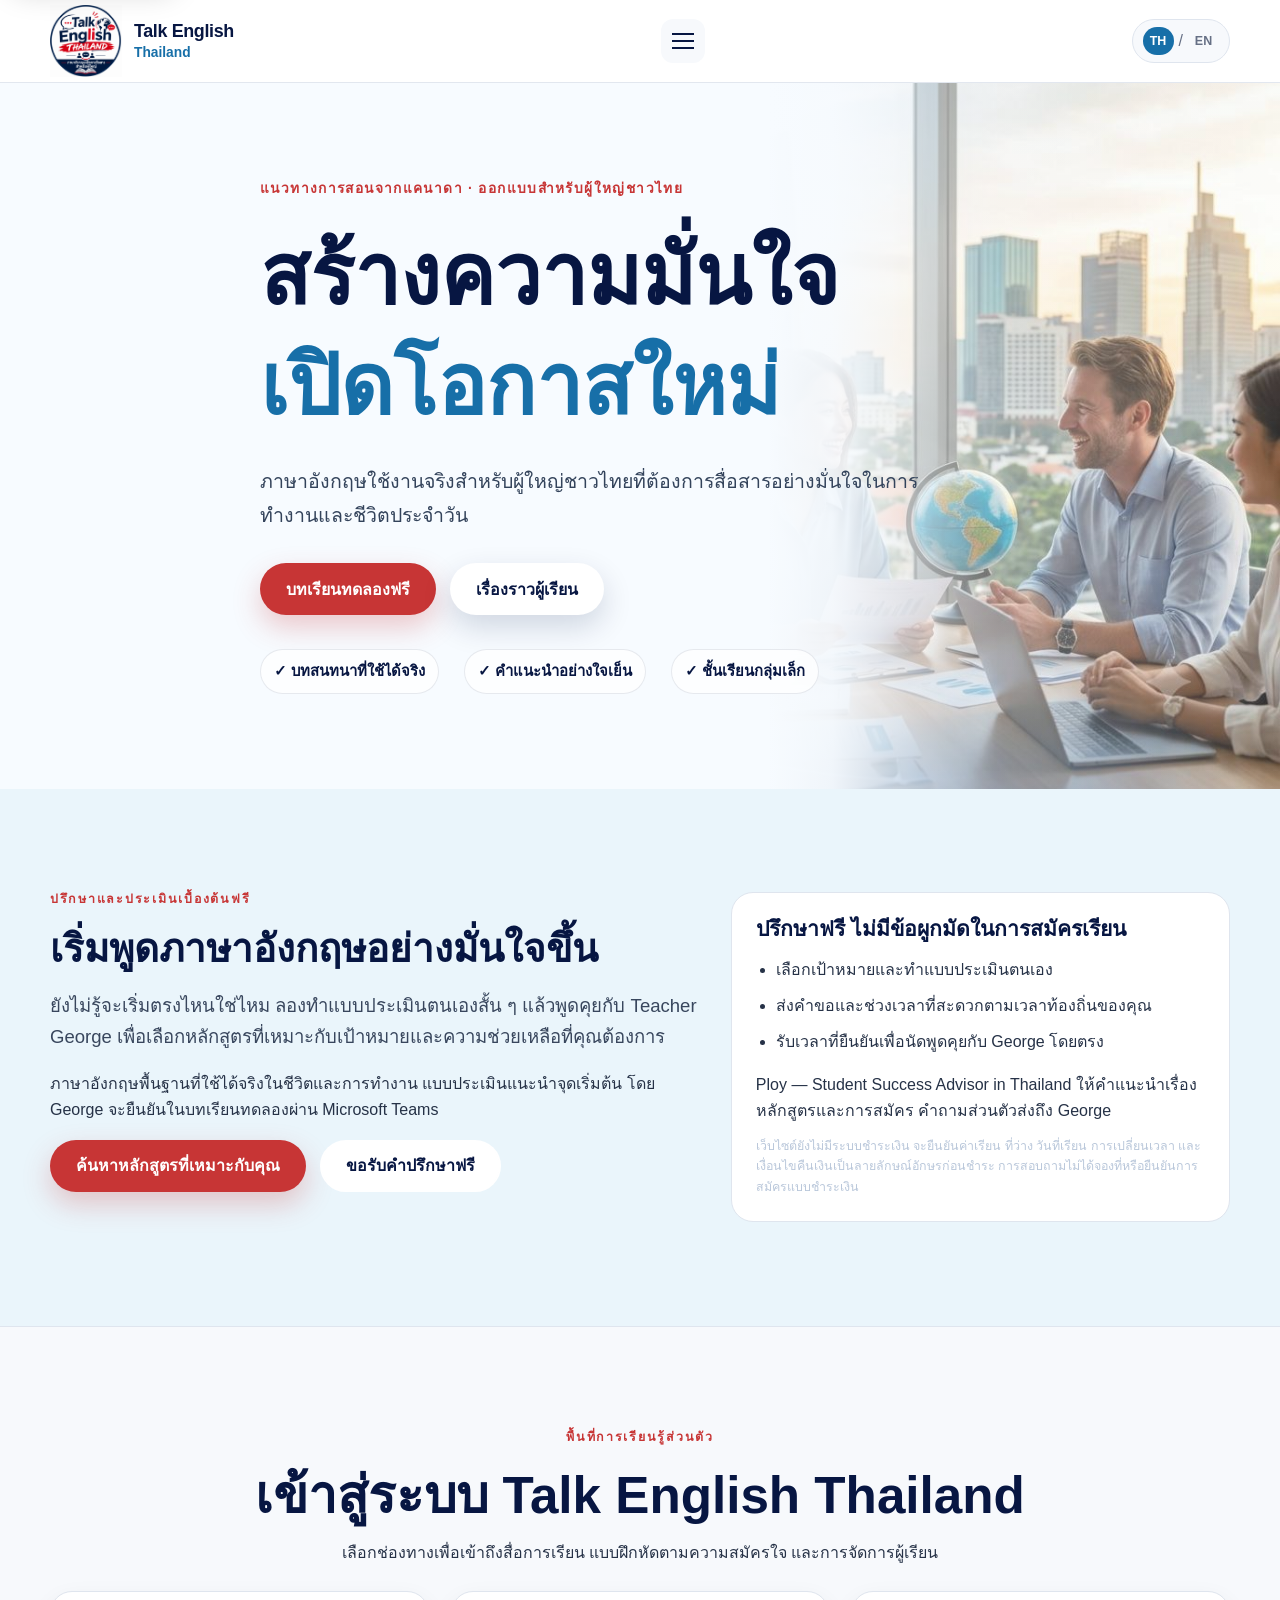
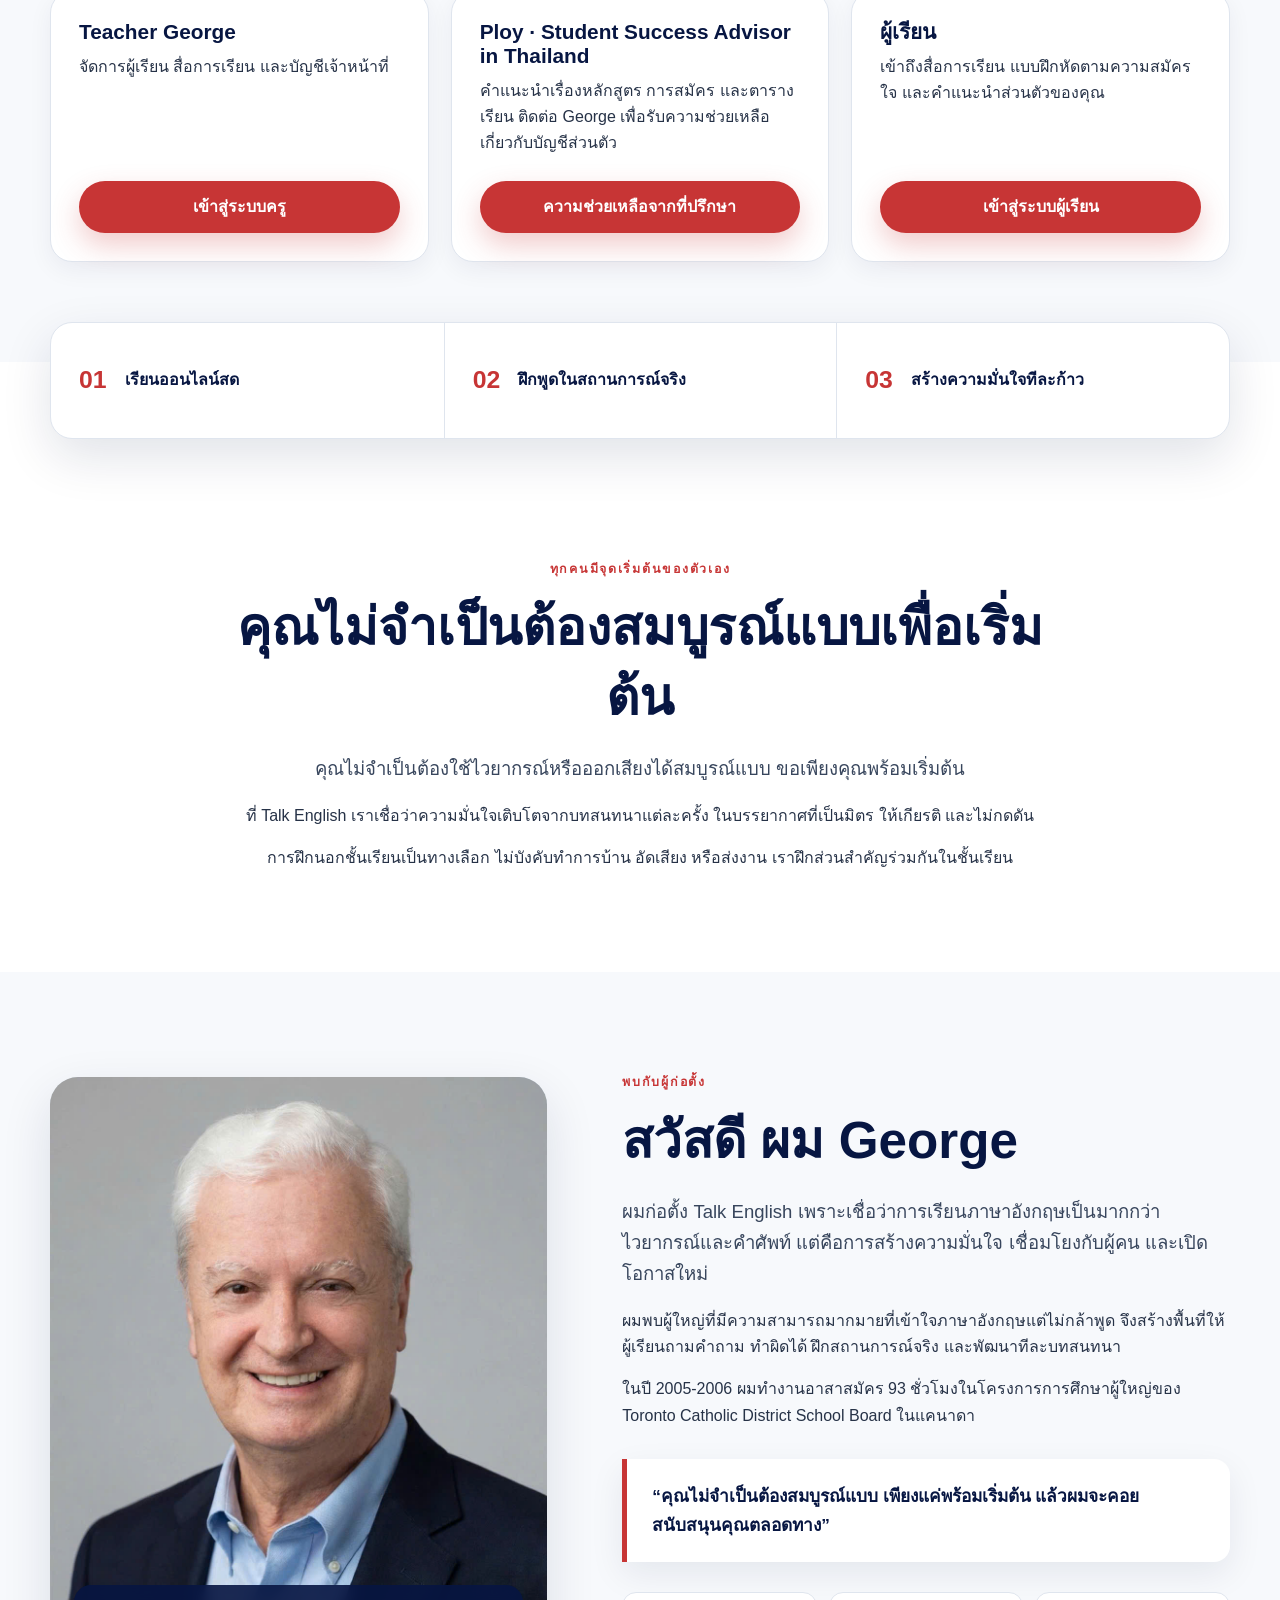
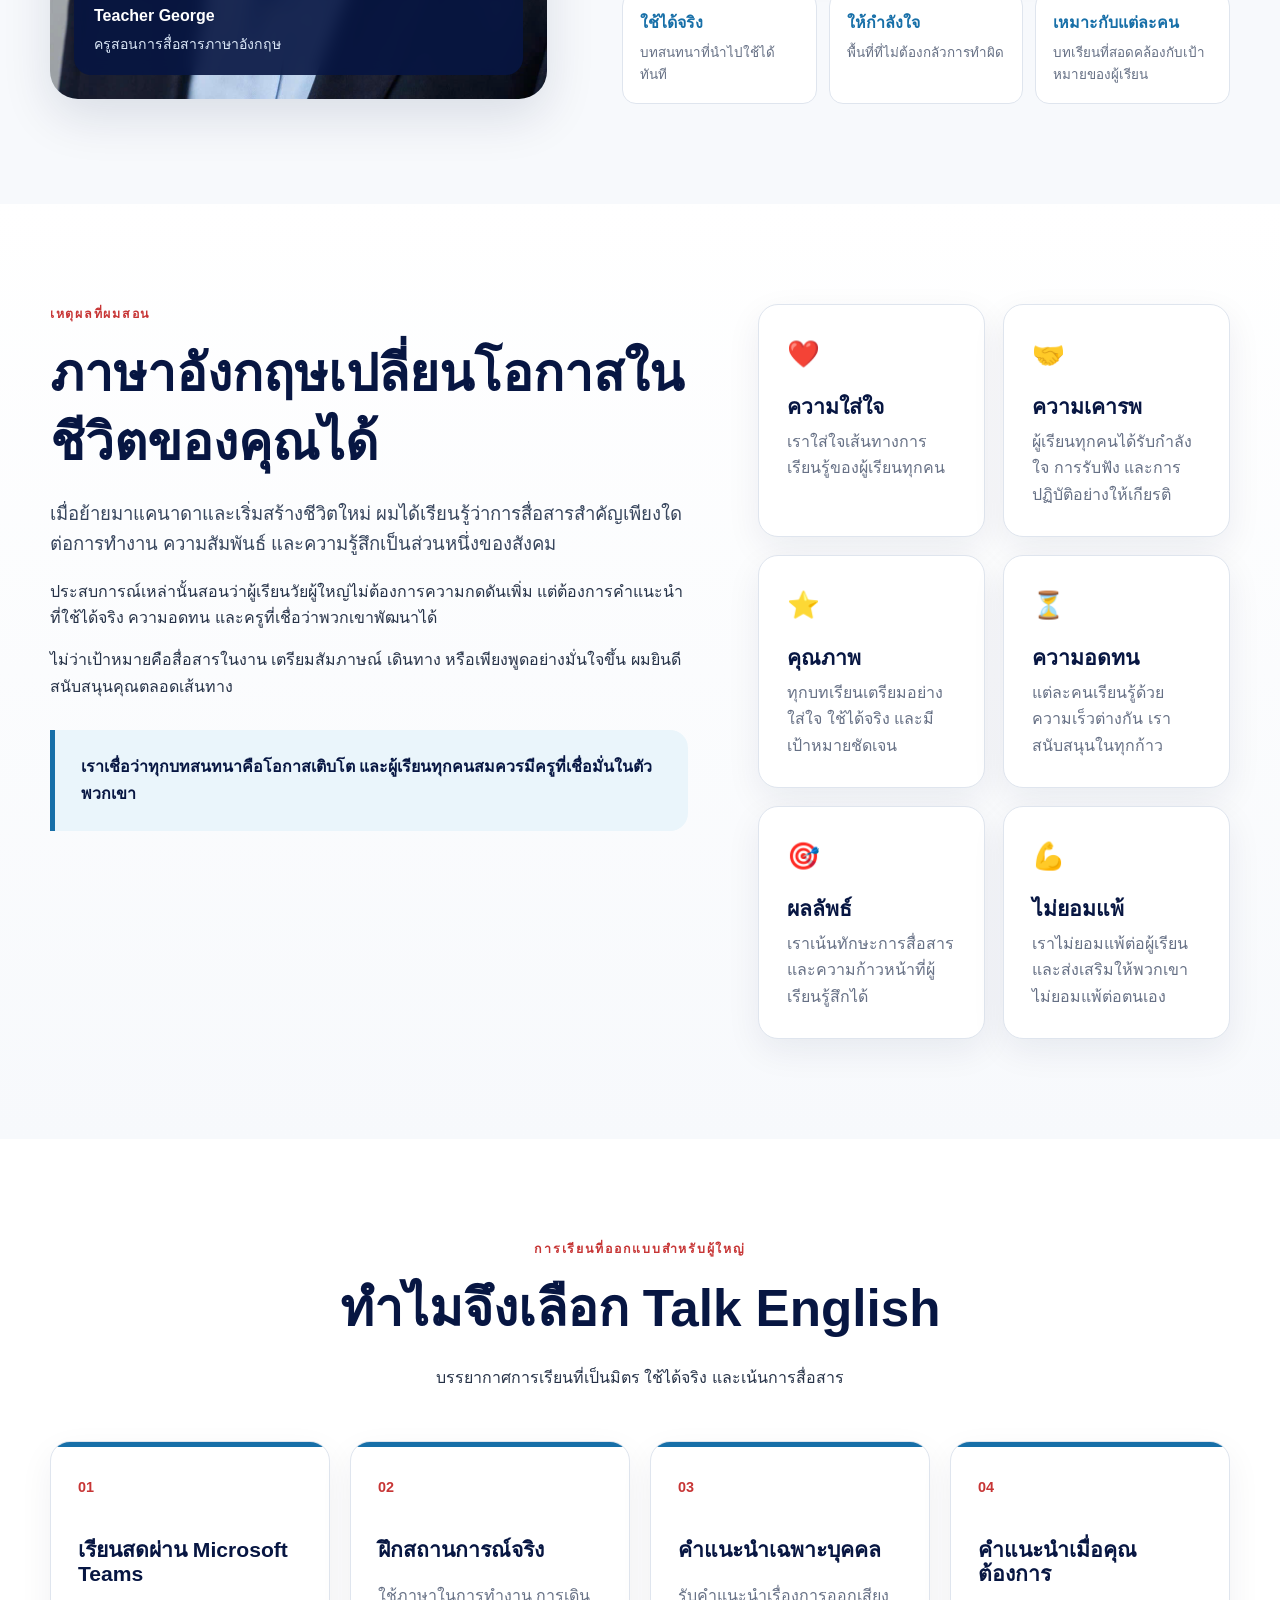
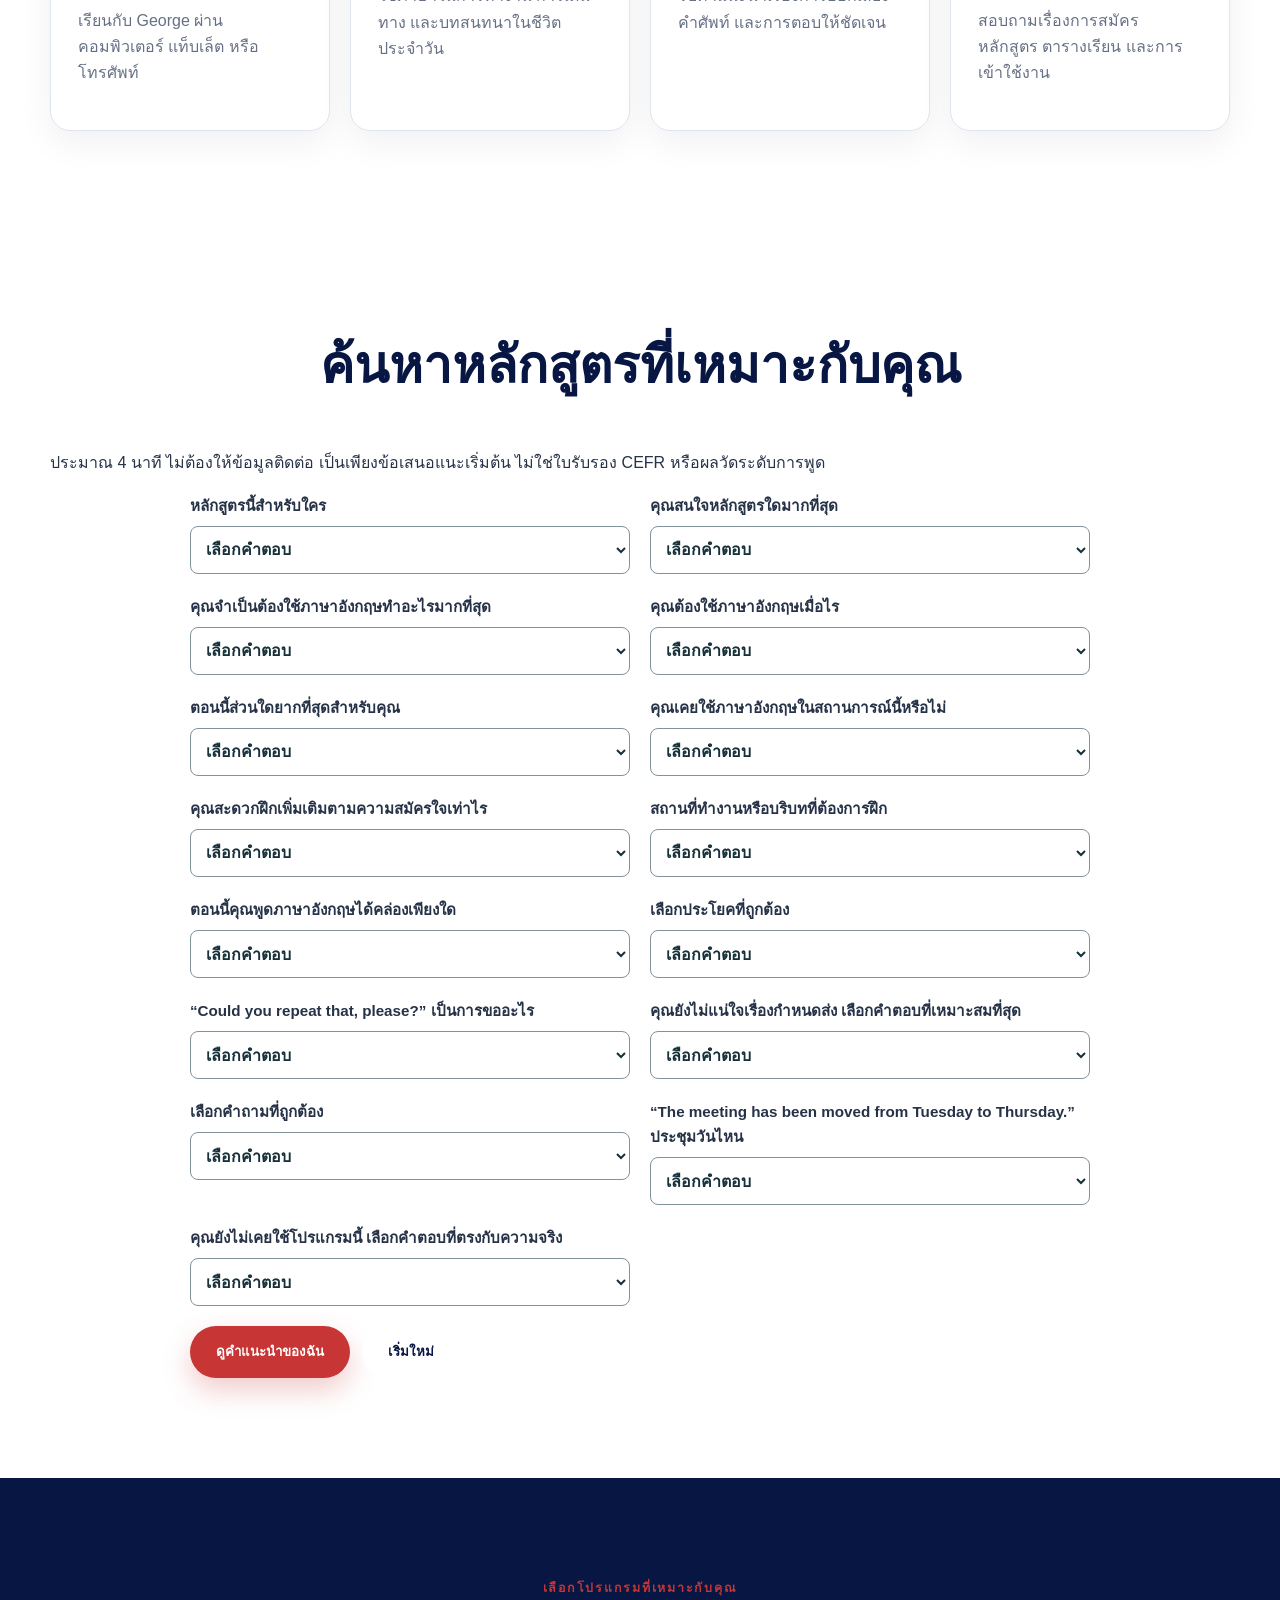
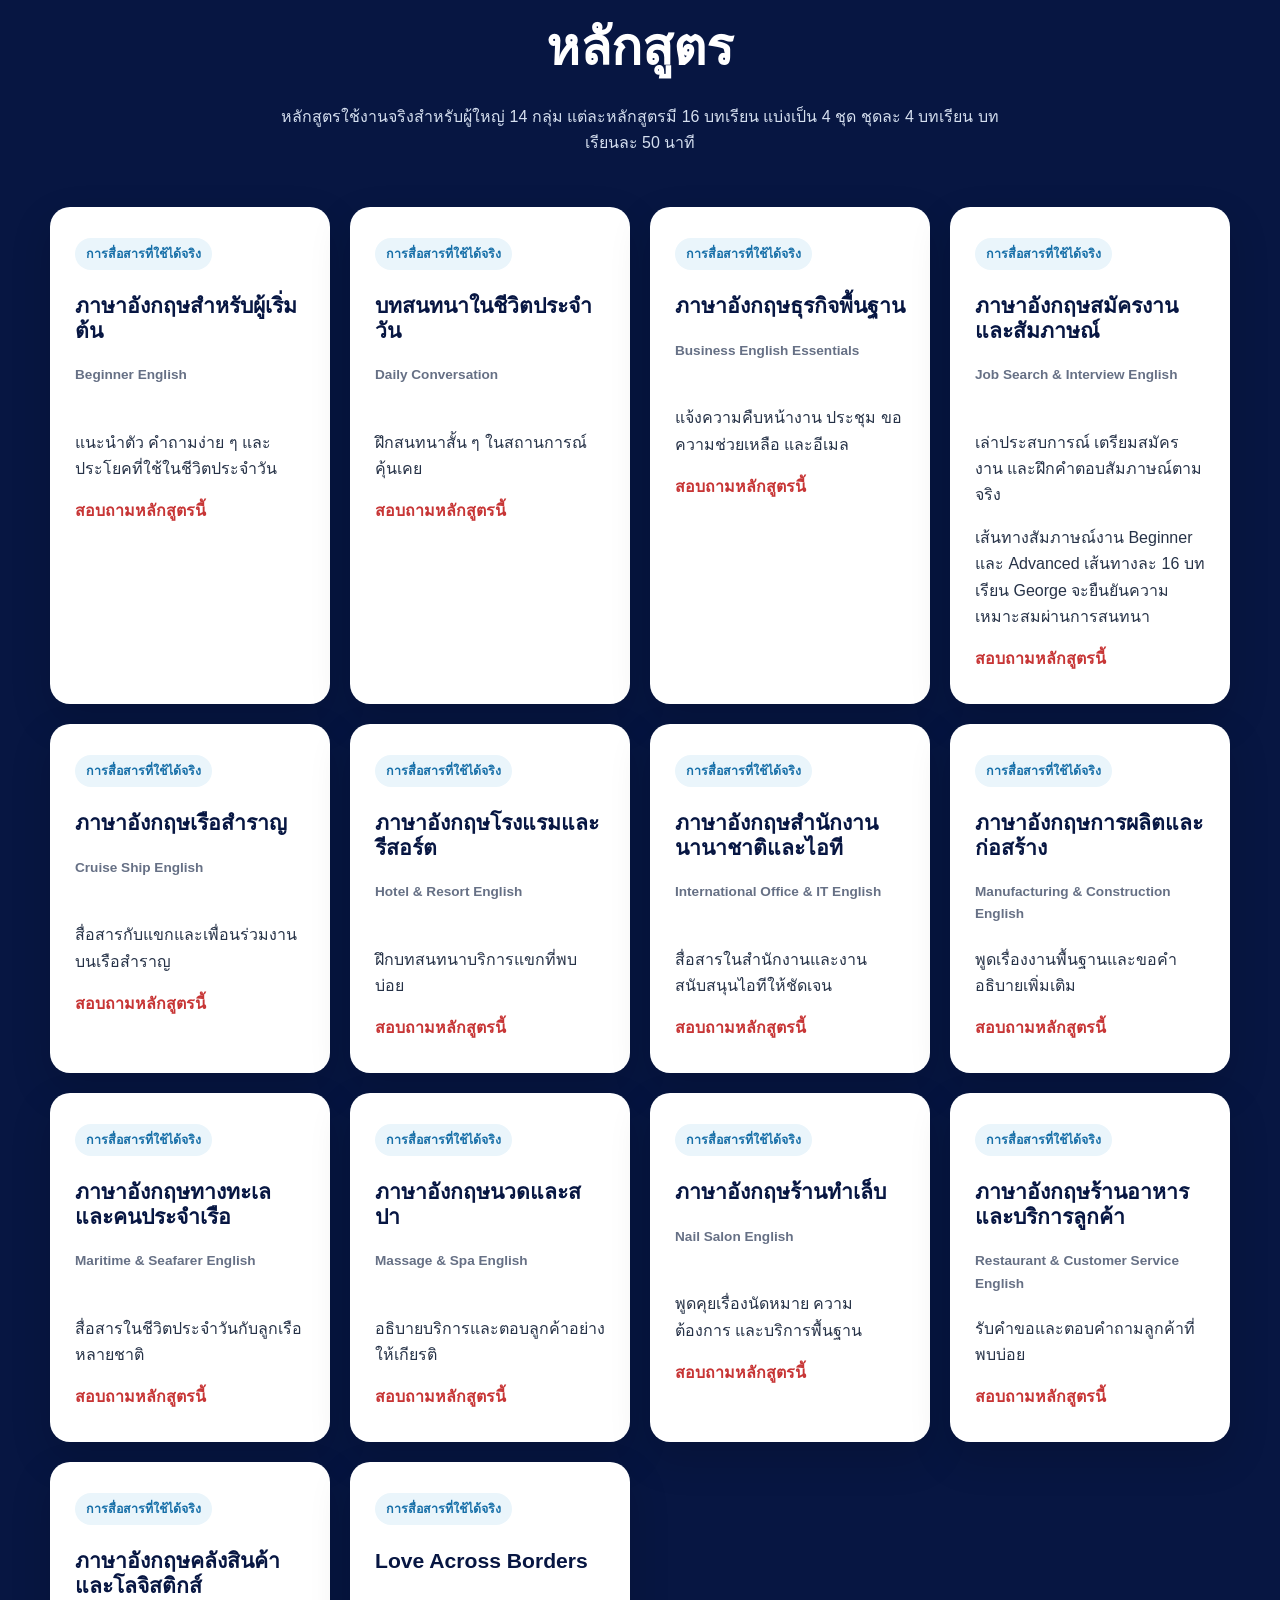
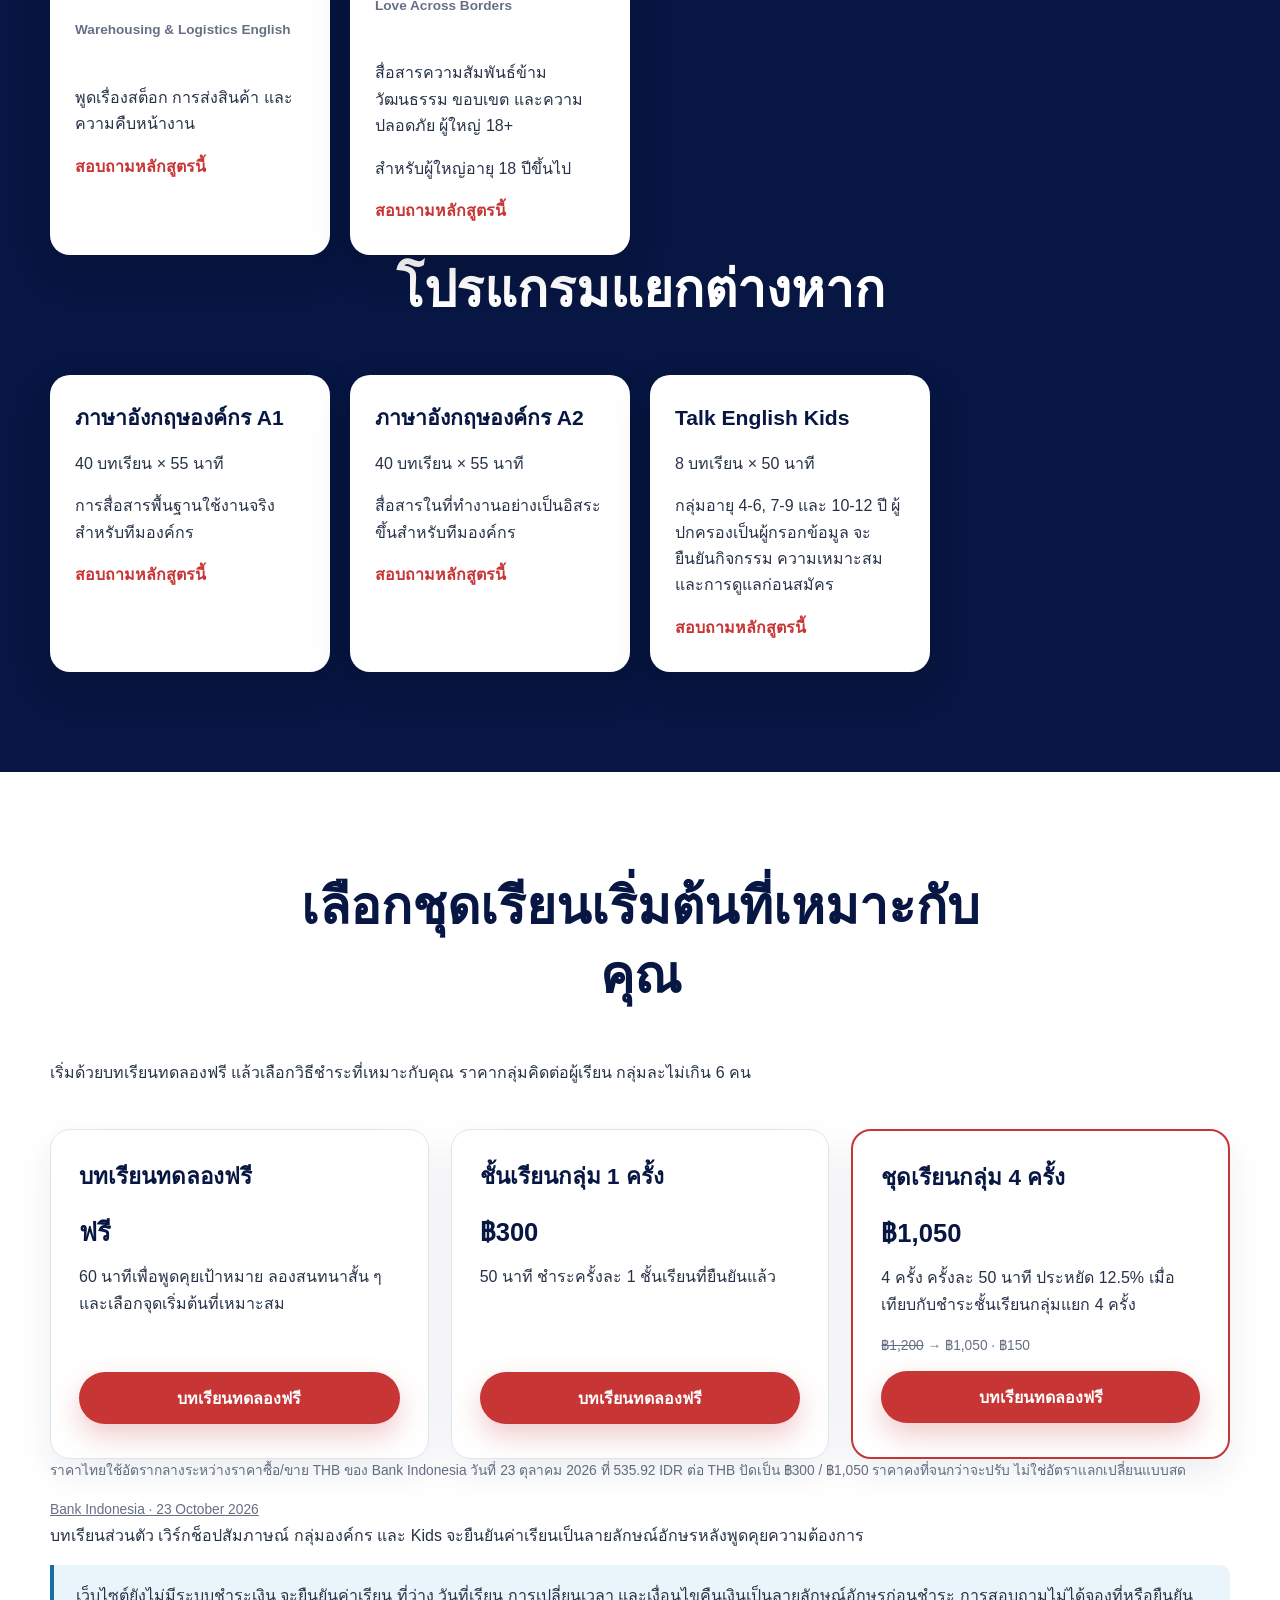
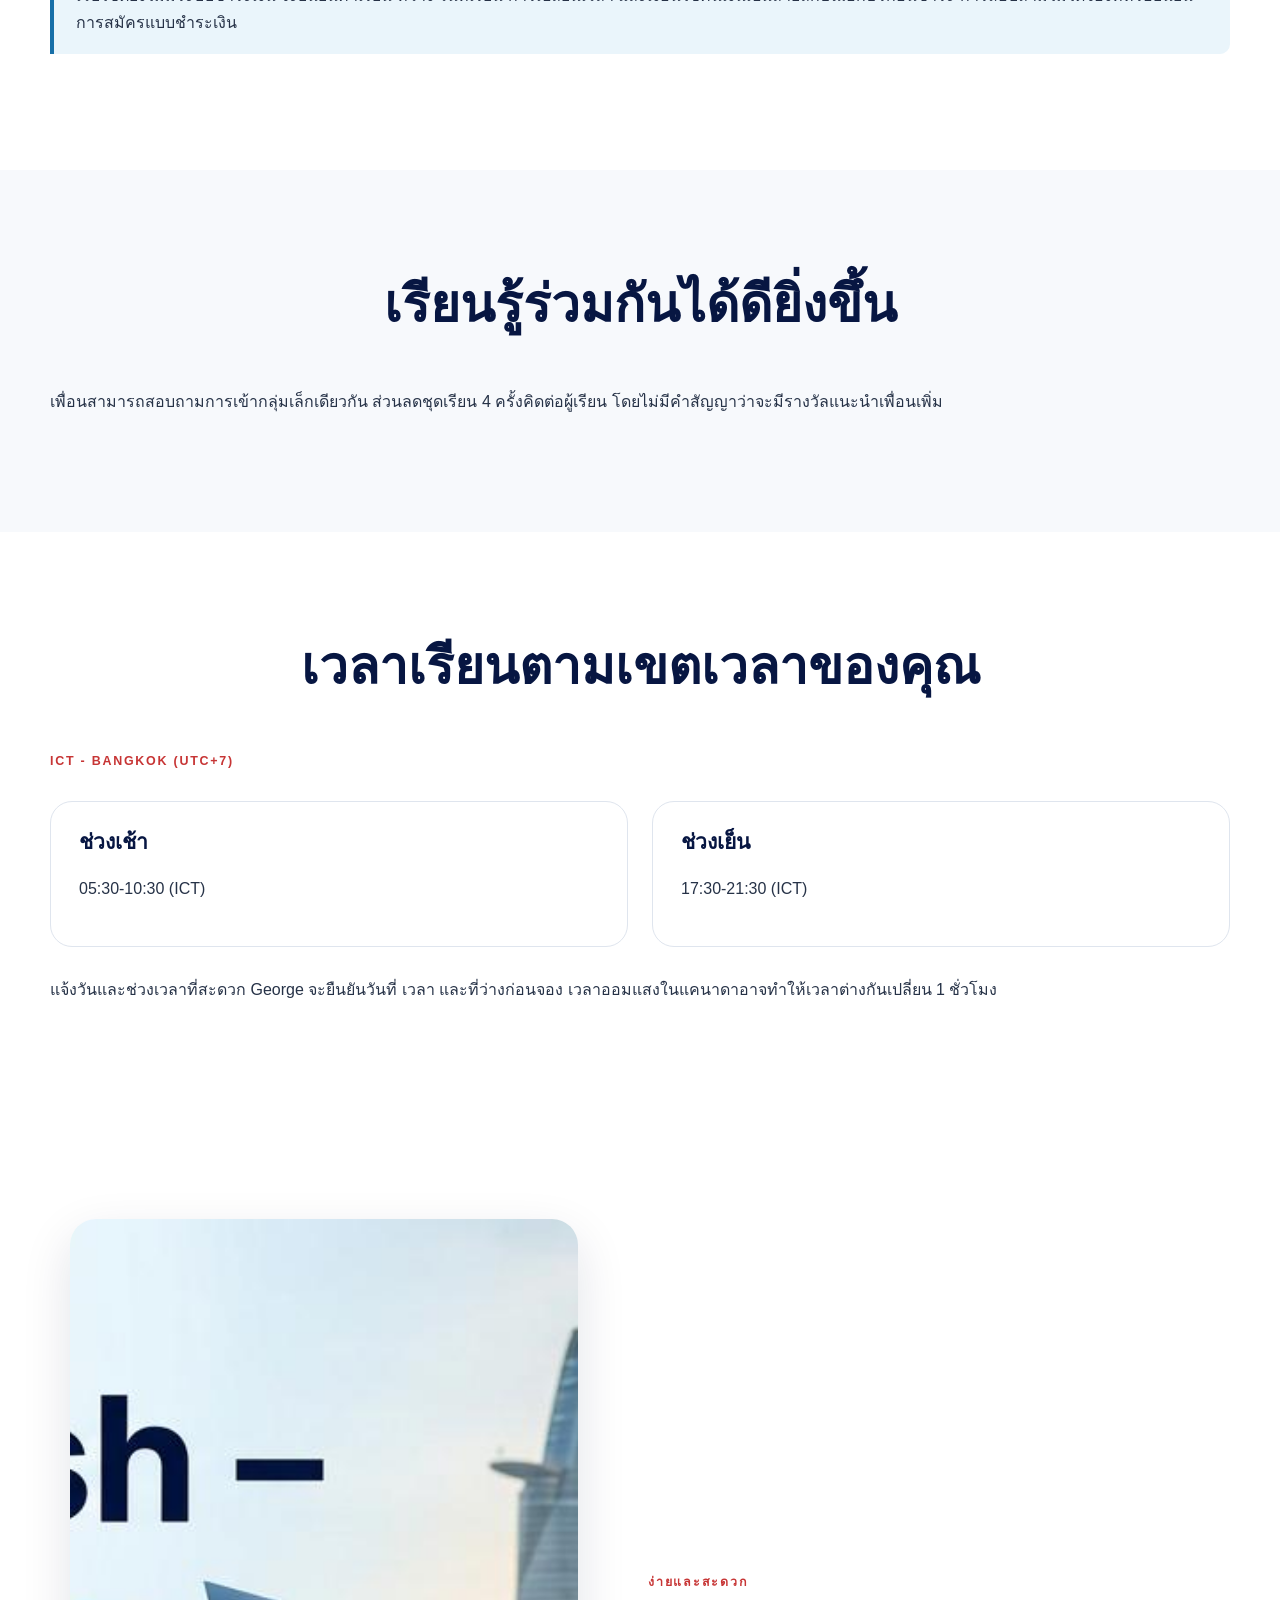
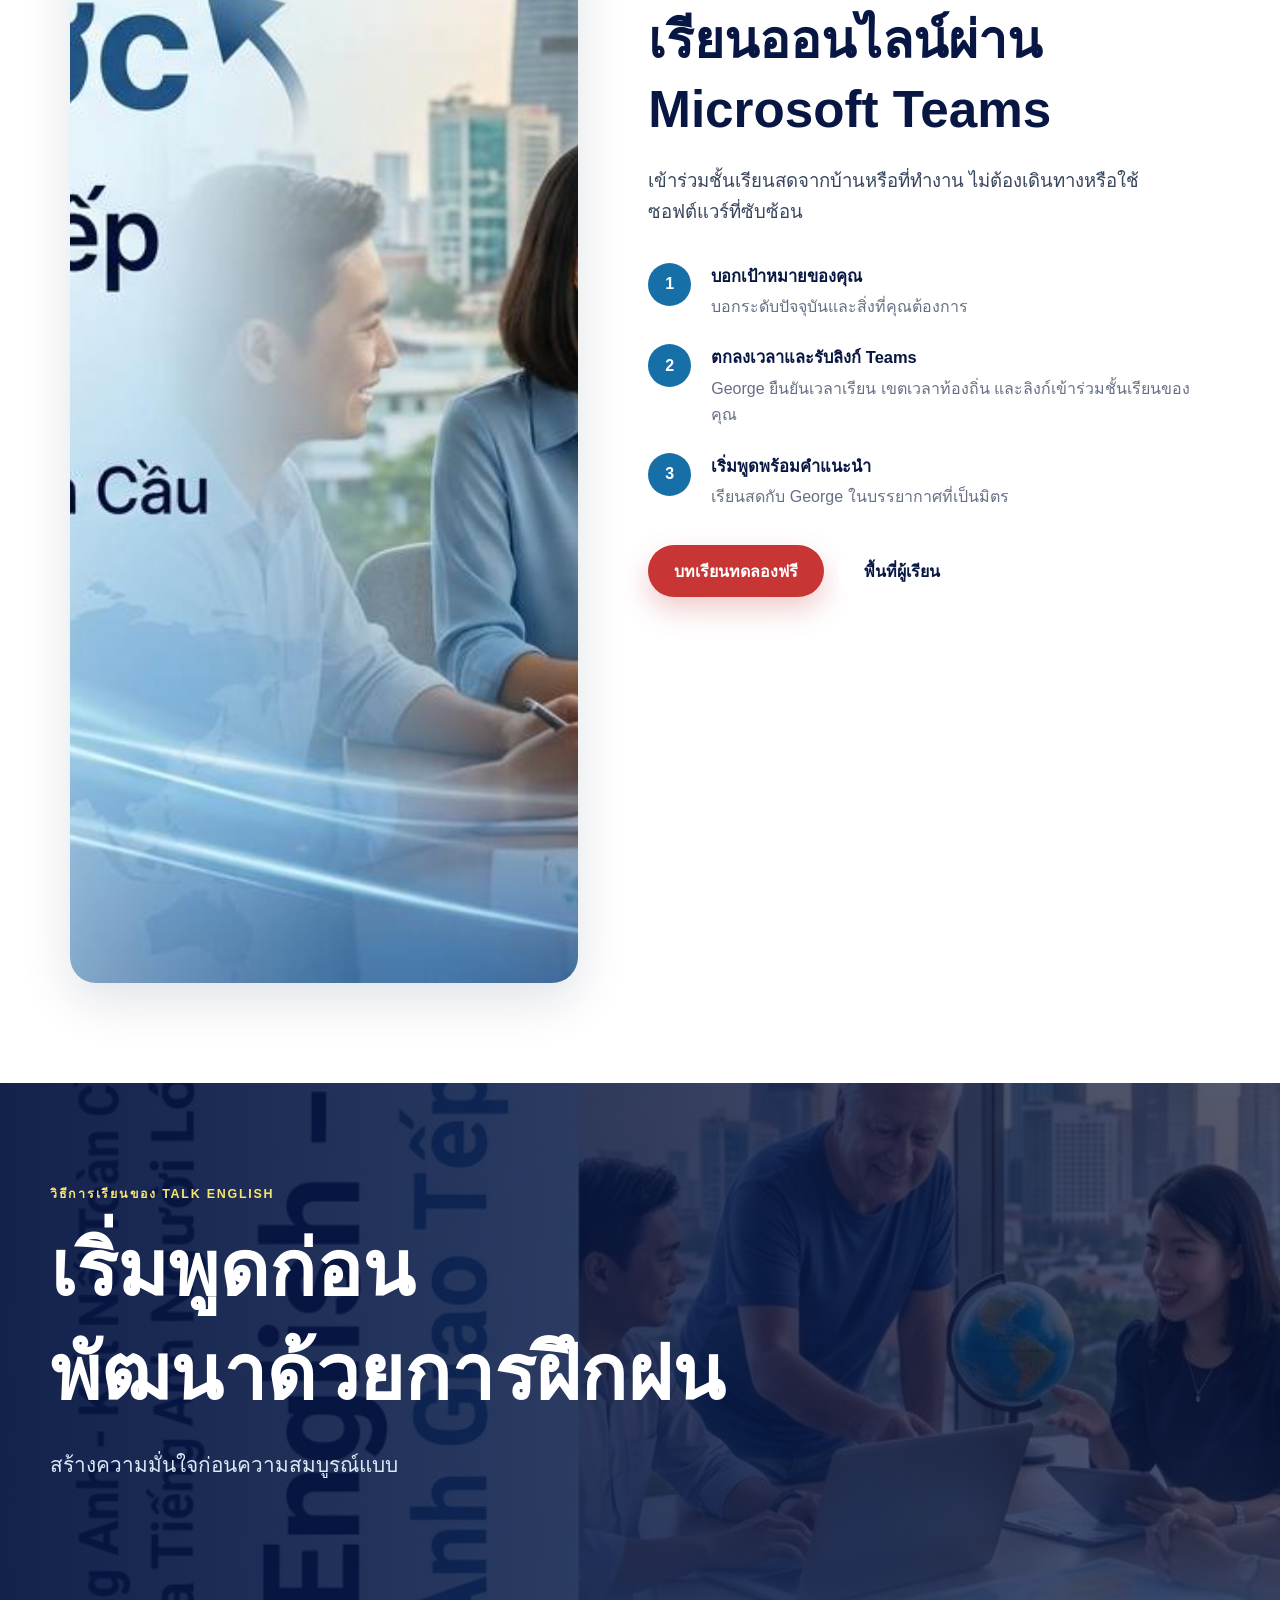
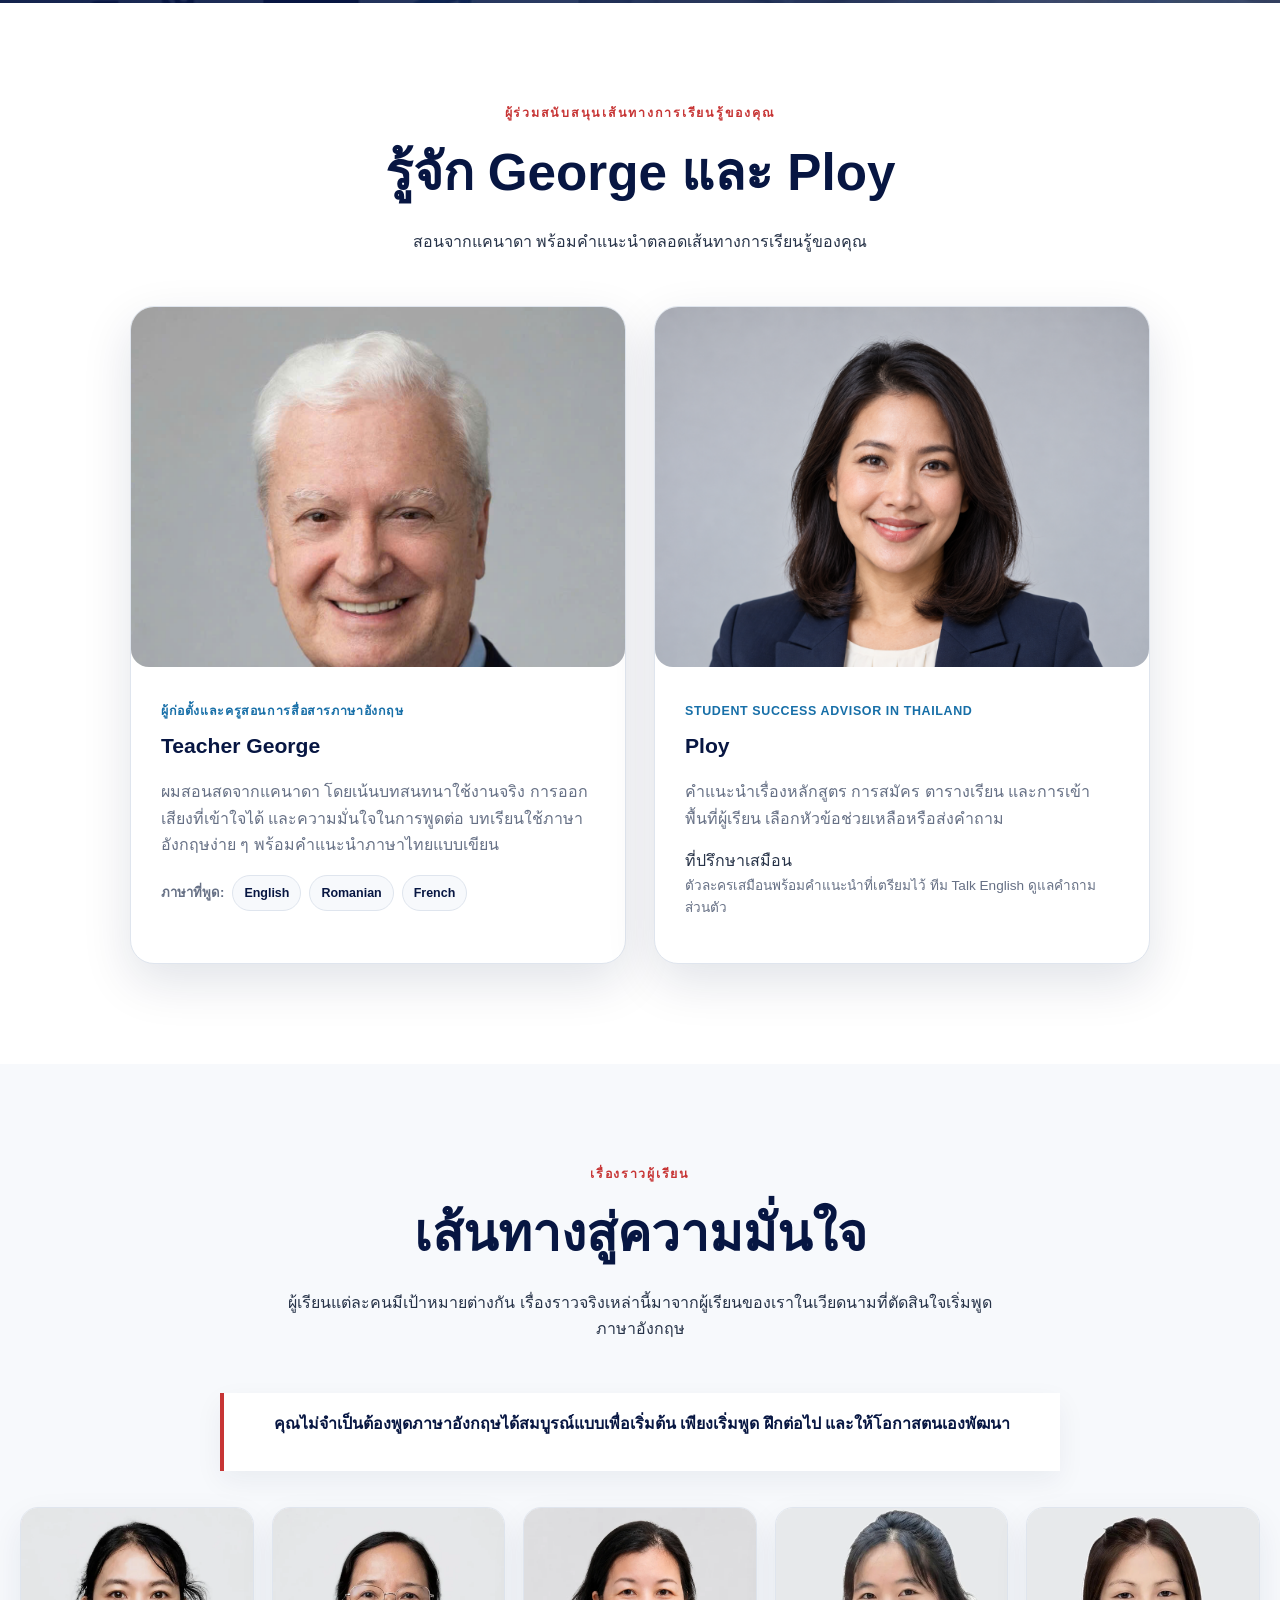
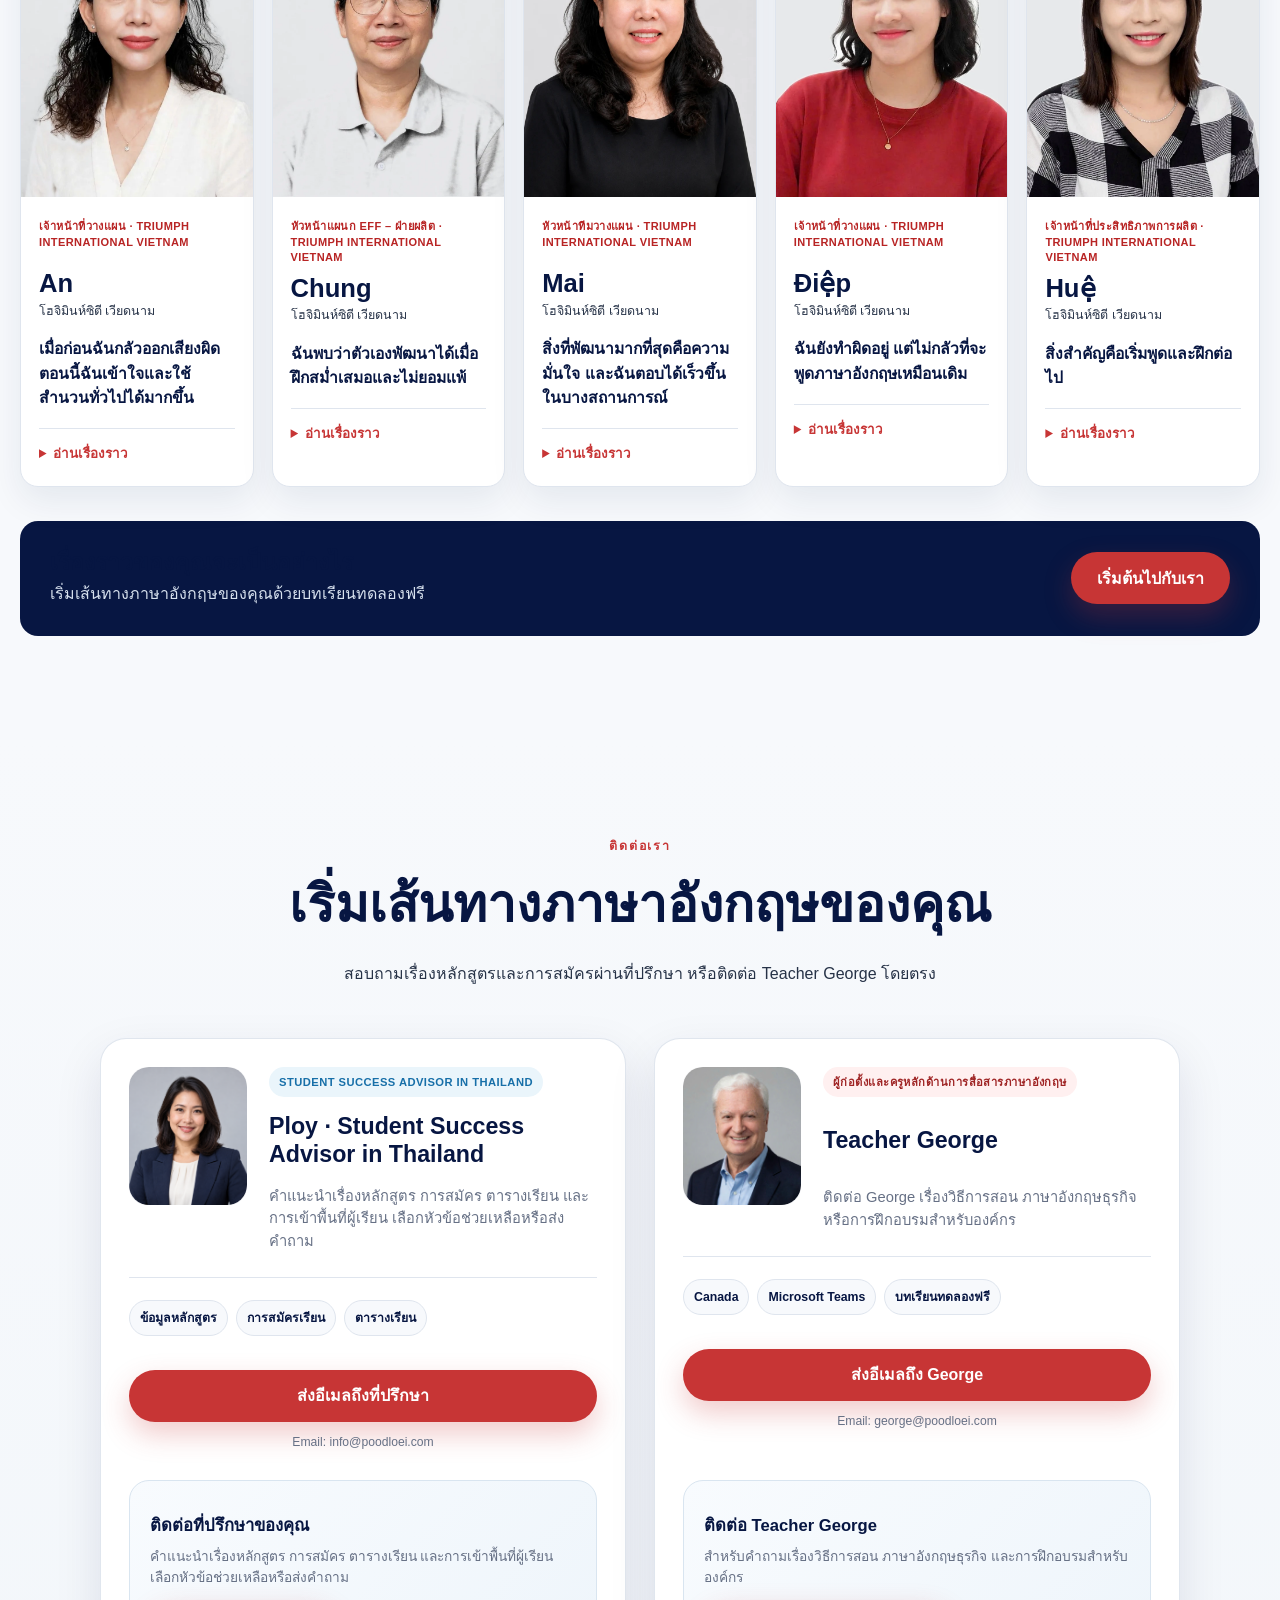
==== commit 135984f2: "Mask source-language image text and localize navigation labels" ====
--- a/index.html
+++ b/index.html
@@ -13,10 +13,10 @@
 <meta content="ภาษาอังกฤษใช้งานจริงสำหรับผู้ใหญ่ชาวไทยที่ต้องการสื่อสารอย่างมั่นใจในการทำงานและชีวิตประจำวัน" property="og:description"/>
 <meta content="th_TH" property="og:locale"/>
 
-<link href="css/style.css?v=20261026-parity" rel="stylesheet"/>
-
-<meta content="#a71930" name="theme-color"/><meta content="light" name="color-scheme"/><link href="css/parity.css?v=20261026-parity" rel="stylesheet"/></head>
-<body class="reference-parity" data-page-title="hero" id="top"><a class="skip-link" href="#main-content">Skip to main content</a>
+<link href="css/style.css?v=20261026-parity2" rel="stylesheet"/>
+
+<meta content="#a71930" name="theme-color"/><meta content="light" name="color-scheme"/><link href="css/parity.css?v=20261026-parity2" rel="stylesheet"/></head>
+<body class="reference-parity" data-page-title="hero" id="top"><a class="skip-link" data-i18n="skip" href="#main-content">ข้ามไปเนื้อหาหลัก</a>
 <header class="site-header">
 <div class="header-container">
 <a aria-label="Talk English Thailand" class="brand" href="#top">
@@ -490,5 +490,5 @@
 <p class="release-version">Website release 2026-10-26 · Country design alignment</p></div>
 </footer>
 
-<script defer="" src="js/site-data.js?v=20261026-parity"></script><script defer="" src="js/site.js?v=20261026-parity"></script><script defer="" src="js/parity.js?v=20261026-parity"></script></body>
+<script defer="" src="js/site-data.js?v=20261026-parity2"></script><script defer="" src="js/site.js?v=20261026-parity2"></script><script defer="" src="js/parity.js?v=20261026-parity2"></script></body>
 </html>
--- a/css/parity.css
+++ b/css/parity.css
@@ -42,3 +42,7 @@
 @media(max-width:1300px){.main-navigation{display:none;position:absolute;top:100%;left:20px;right:20px;flex-direction:column;align-items:stretch;gap:0;padding:14px;background:white;border:1px solid var(--border);border-radius:14px;box-shadow:var(--shadow);max-height:calc(100dvh - 100px);overflow:auto}.main-navigation.is-open{display:flex}.main-navigation a{display:block;padding:12px}.menu-toggle{display:block;flex-shrink:0;margin-left:auto}.language-switcher{flex-shrink:0}}
 @media(max-width:760px){#pricing .pricing-grid,.two-grid{grid-template-columns:1fr}.enquiry-form{grid-template-columns:1fr}.form-full{grid-column:1}.action-row .button{max-width:100%;text-align:center}.enquiry-panel{padding:24px 18px}.hero-actions{flex-wrap:wrap}html[lang=th] .hero h1{font-size:clamp(2.2rem,8vw,3rem)}.optional-assessment{padding:14px}.section .container{min-width:0}}
 @media(prefers-reduced-motion:reduce){html{scroll-behavior:auto}*,*::before,*::after{animation-duration:.01ms!important;transition-duration:.01ms!important}}
+
+/* Mask Vietnamese lettering baked into the shared reference photograph. */
+.hero-overlay{background:linear-gradient(90deg,#f7fbff 0%,#f7fbff 60%,rgba(247,251,255,.94) 65%,rgba(247,251,255,.25) 78%,rgba(247,251,255,0) 100%)}
+@media(max-width:760px){.hero-overlay{background:rgba(247,251,255,.98)}}
